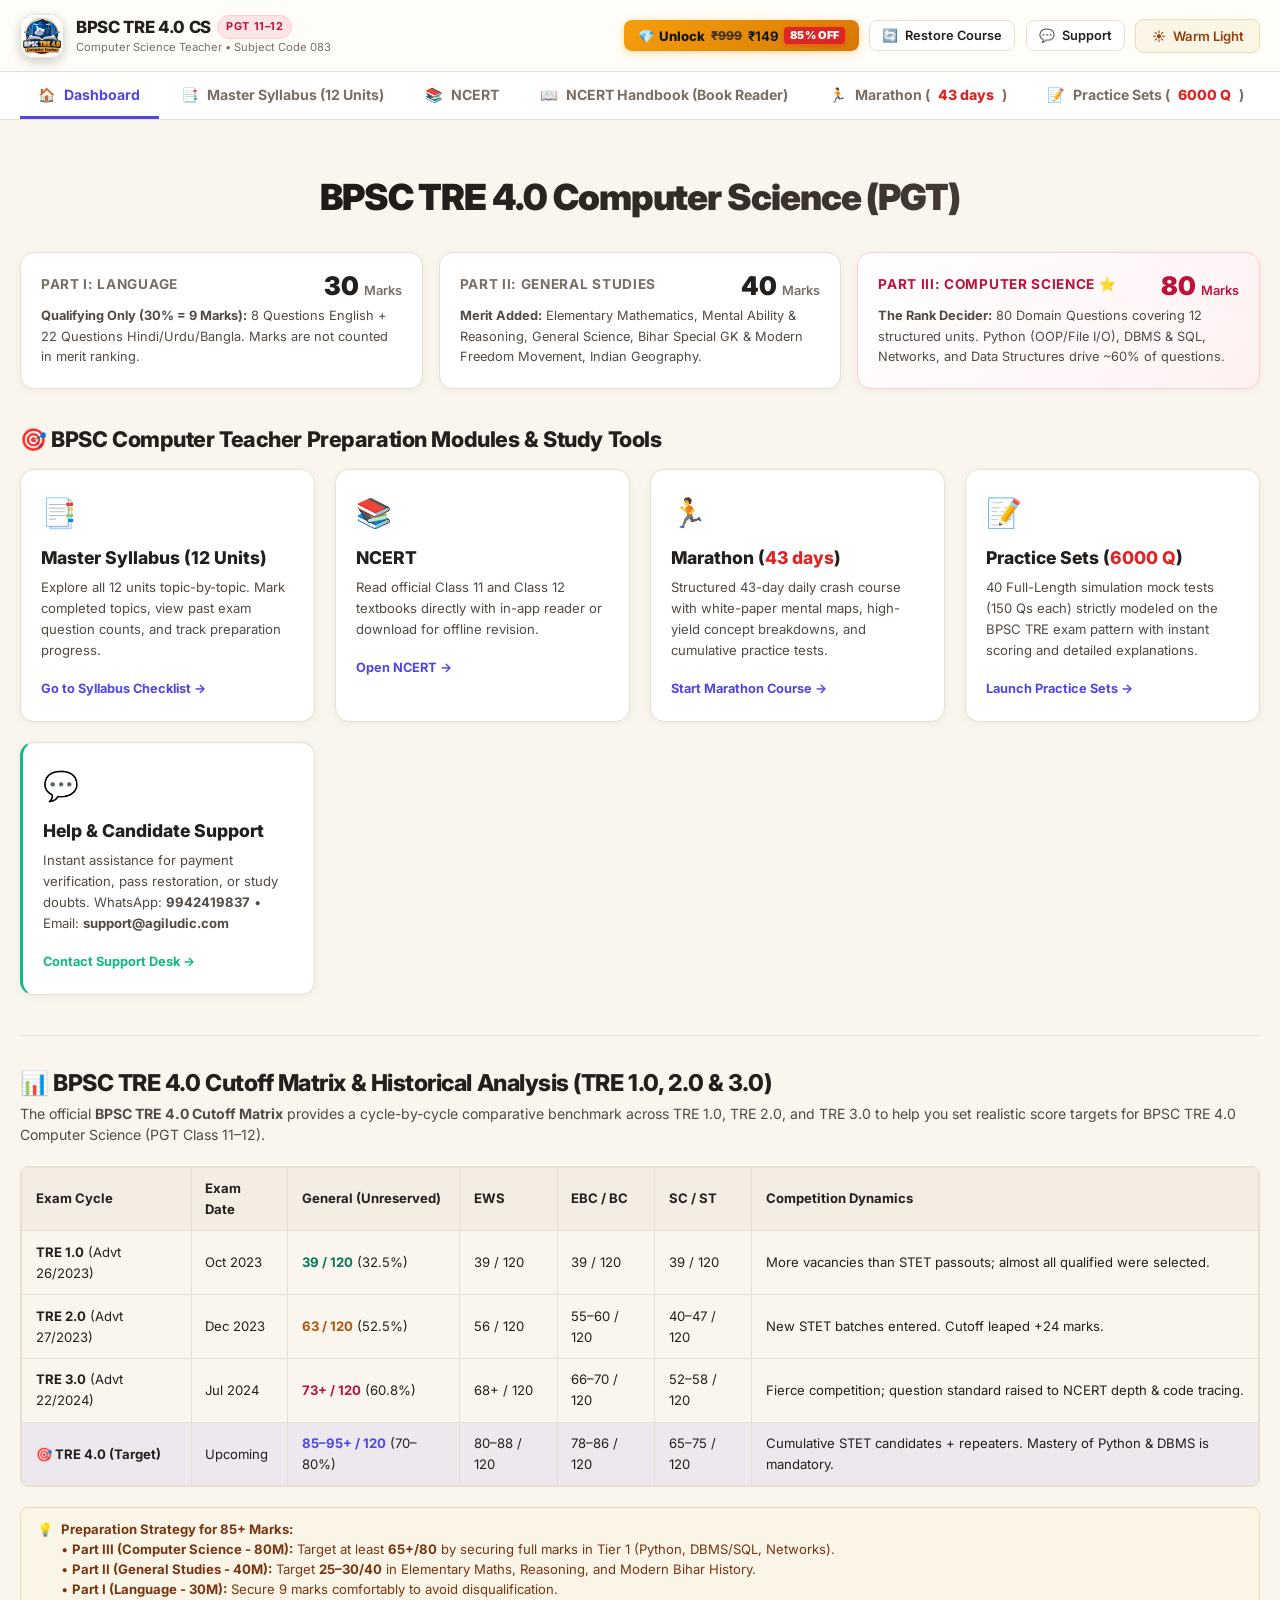
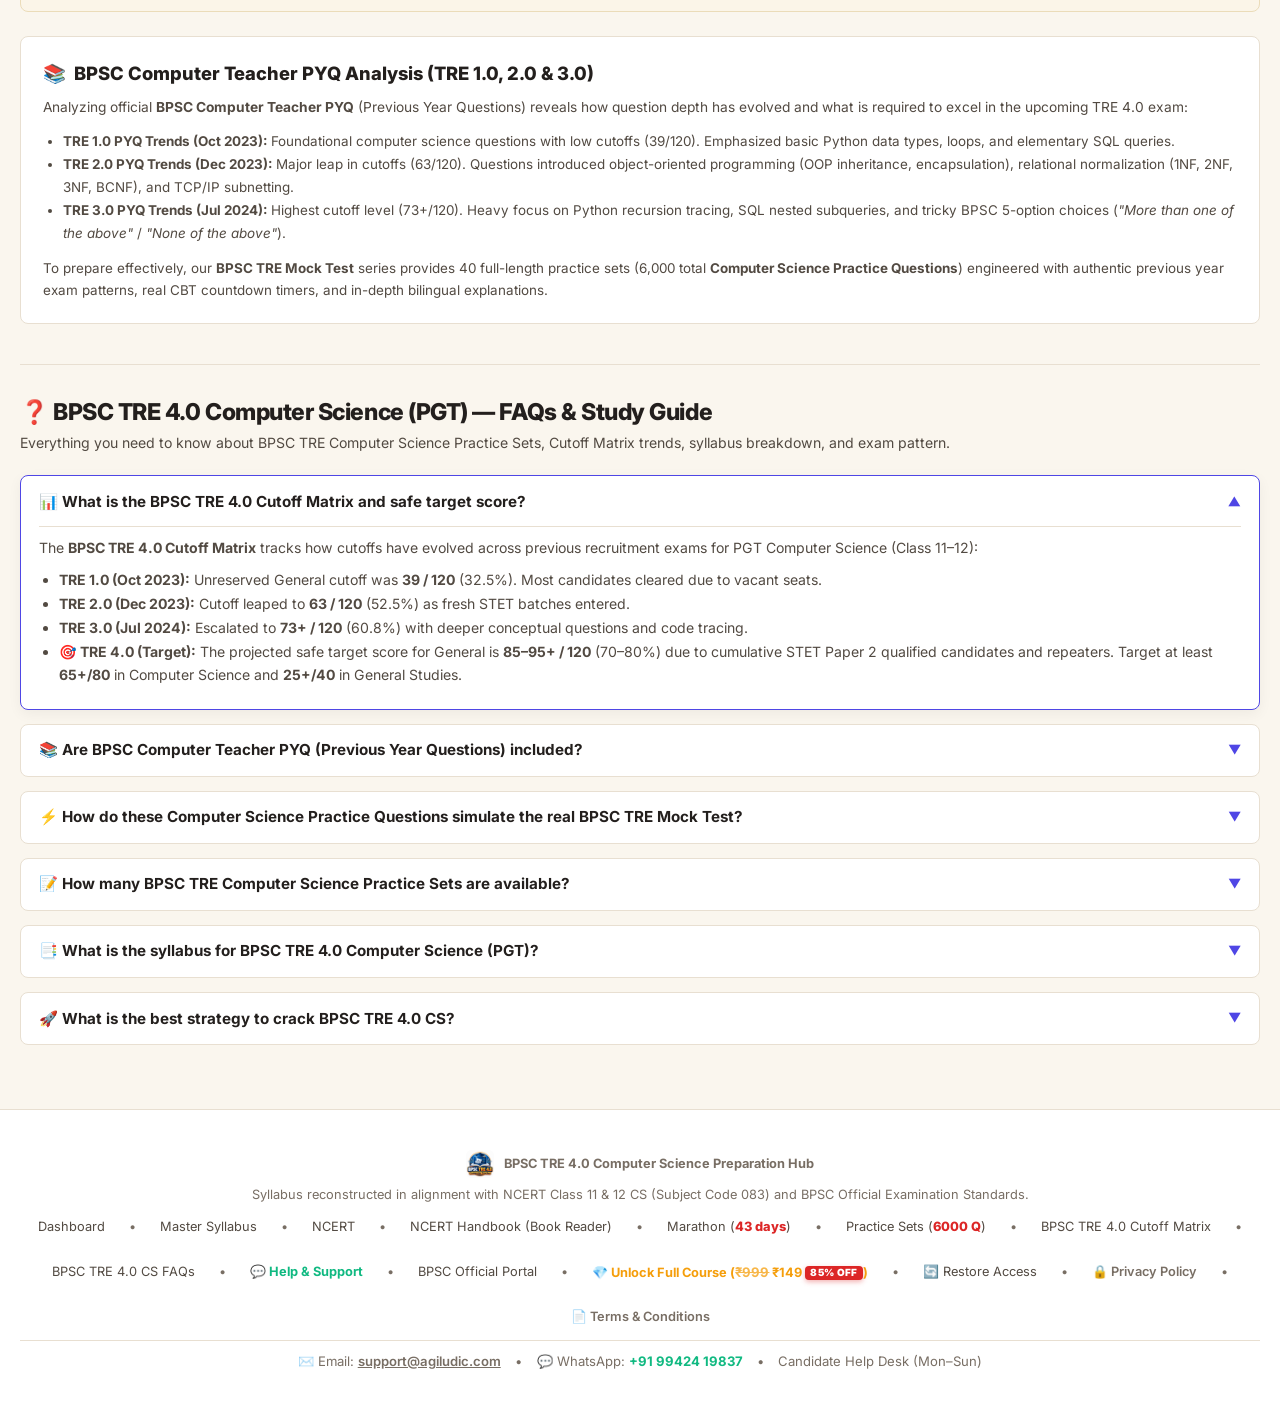
==== index.html @ 174e6bf7 "feat(seo): configure notegov.com as primary domain for ads.txt, canonical URLs, sitemaps, and Razorp" ====
<!DOCTYPE html>
<html lang="en" data-theme="warm">
<head>
  <!-- Google Analytics 4 (GA4) -->
  <script async src="https://www.googletagmanager.com/gtag/js?id=G-Q5CJ9T8TCC"></script>
  <script>
    window.dataLayer = window.dataLayer || [];
    function gtag(){dataLayer.push(arguments);}
    gtag('js', new Date());
    gtag('config', 'G-Q5CJ9T8TCC');
  </script>

  <!-- Google AdSense -->
  <script async src="https://pagead2.googlesyndication.com/pagead/js/adsbygoogle.js?client=ca-pub-3684459472315971"
       crossorigin="anonymous"></script>

  <meta charset="UTF-8">
  <meta name="viewport" content="width=device-width, initial-scale=1.0">
  <title>BPSC TRE 4.0 Computer Science (PGT) — 40 Mock Tests, PYQs &amp; Practice Sets</title>
  <meta name="description" content="Master BPSC TRE 4.0 Computer Science (PGT Class 11-12). Access 40 BPSC TRE Mock Tests (6,000 Practice Questions), TRE 1.0/2.0/3.0 PYQ analysis, Cutoff Matrix &amp; NCERT notes.">
  <meta name="keywords" content="BPSC TRE 4.0 Computer Science, BPSC Computer Teacher PYQ, BPSC TRE Mock Test, Computer Science Practice Questions, BPSC TRE Computer Science Practice Sets, BPSC TRE 4.0 Cutoff Matrix, BPSC Computer Teacher PGT, BPSC TRE 3.0 CS Cutoff, Bihar STET Computer Science Paper 2, BPSC TRE CS Question Bank, BPSC TRE 4.0 Syllabus">
  <meta name="robots" content="index, follow, max-image-preview:large, max-snippet:-1, max-video-preview:-1">
  <link rel="canonical" href="https://notegov.com/">

  <!-- Open Graph / Facebook -->
  <meta property="og:type" content="website">
  <meta property="og:url" content="https://notegov.com/">
  <meta property="og:title" content="BPSC TRE 4.0 Computer Science (PGT) — 40 Mock Tests, PYQs &amp; Practice Sets">
  <meta property="og:description" content="Master BPSC TRE 4.0 Computer Science (PGT 11-12) with 40 BPSC TRE Mock Tests (6,000 Practice Questions), Cutoff Matrix analysis (TRE 1.0/2.0/3.0 PYQs), and 43-Day Marathon.">
  <meta property="og:image" content="https://notegov.com/assets/banner_landscape.jpg">
  <meta property="og:site_name" content="BPSC TRE 4.0 Computer Science Prep Hub">

  <!-- Twitter Card -->
  <meta name="twitter:card" content="summary_large_image">
  <meta name="twitter:url" content="https://notegov.com/">
  <meta name="twitter:title" content="BPSC TRE 4.0 Computer Science (PGT) — 40 Mock Tests, PYQs &amp; Practice Sets">
  <meta name="twitter:description" content="BPSC TRE 4.0 CS portal: 40 full-length mock tests (6,000 Practice Questions), BPSC Computer Teacher PYQ analysis, Cutoff Matrix benchmark, and 43-day marathon.">
  <meta name="twitter:image" content="https://notegov.com/assets/banner_landscape.jpg">

  <!-- Schema.org Structured Data (JSON-LD) -->
  <script type="application/ld+json">
  {
    "@context": "https://schema.org",
    "@graph": [
      {
        "@type": "WebSite",
        "@id": "https://notegov.com/#website",
        "url": "https://notegov.com/",
        "name": "BPSC TRE 4.0 Computer Science (PGT) Prep Hub",
        "alternateName": "BPSC Computer Teacher PYQ & Mock Test Portal",
        "description": "Comprehensive preparation portal for BPSC TRE 4.0 Computer Science (PGT) featuring 40 Mock Tests (6,000 Practice Questions), Cutoff Matrix analysis, and NCERT companion.",
        "publisher": {
          "@id": "https://notegov.com/#organization"
        },
        "inLanguage": ["en-IN", "hi-IN"]
      },
      {
        "@type": "EducationalOrganization",
        "@id": "https://notegov.com/#organization",
        "name": "BPSC TRE 4.0 Computer Science Prep Hub",
        "alternateName": ["NoteGov BPSC Prep", "Agiludic BPSC Prep", "BPSC Computer Teacher Hub"],
        "url": "https://notegov.com/",
        "logo": {
          "@type": "ImageObject",
          "@id": "https://notegov.com/#logo",
          "url": "https://notegov.com/assets/logo.jpg",
          "caption": "BPSC TRE 4.0 Computer Science Prep Hub Logo"
        },
        "image": "https://notegov.com/assets/banner_landscape.jpg",
        "email": "support@agiludic.com",
        "telephone": "+91-99424-19837",
        "contactPoint": [
          {
            "@type": "ContactPoint",
            "telephone": "+91-99424-19837",
            "contactType": "Customer Support",
            "email": "support@agiludic.com",
            "areaServed": "IN",
            "availableLanguage": ["en", "hi"]
          }
        ]
      },
      {
        "@type": "BreadcrumbList",
        "@id": "https://notegov.com/#breadcrumb",
        "itemListElement": [
          {
            "@type": "ListItem",
            "position": 1,
            "name": "Home",
            "item": "https://notegov.com/"
          },
          {
            "@type": "ListItem",
            "position": 2,
            "name": "Master Syllabus",
            "item": "https://notegov.com/#syllabus"
          },
          {
            "@type": "ListItem",
            "position": 3,
            "name": "40 Practice Sets & Mock Tests",
            "item": "https://notegov.com/#practice"
          },
          {
            "@type": "ListItem",
            "position": 4,
            "name": "Cutoff Matrix & PYQ Analysis",
            "item": "https://notegov.com/#cutoff-matrix"
          }
        ]
      },
      {
        "@type": "Course",
        "@id": "https://notegov.com/#course",
        "name": "BPSC TRE 4.0 Computer Science (PGT) Master Course & Practice Questions",
        "description": "Comprehensive preparation course for BPSC TRE 4.0 CS (PGT 11-12) with 40 full-length mock tests (6,000 practice questions), TRE 1.0/2.0/3.0 PYQ breakdown, 43-day marathon crash course, and NCERT digital companion.",
        "provider": {
          "@id": "https://notegov.com/#organization"
        },
        "educationalLevel": "Post Graduate Teacher (Class 11-12) / Bihar STET Paper 2",
        "about": [
          "Computer Science",
          "BPSC TRE 4.0",
          "Python Programming",
          "Database Management Systems",
          "Computer Networks",
          "Operating Systems",
          "Digital Logic and Boolean Algebra"
        ],
        "inLanguage": ["en-IN", "hi-IN"],
        "offers": {
          "@type": "Offer",
          "price": "149",
          "priceCurrency": "INR",
          "availability": "https://schema.org/InStock",
          "validFrom": "2026-01-01",
          "category": "Educational Course"
        }
      },
      {
        "@type": "Quiz",
        "@id": "https://notegov.com/#quiz",
        "name": "BPSC TRE Computer Science Mock Tests & Practice Questions (40 Full-Length Mocks / 6,000 Questions)",
        "description": "40 real-pattern simulation practice sets for BPSC TRE 4.0 CS (PGT 11-12) featuring 150 questions per set (Language 30, General Studies 40, Computer Science 80) with instant scoring and detailed answer keys.",
        "educationalLevel": "Class 11-12 PGT / STET Paper 2 Aspirants"
      },
      {
        "@type": "FAQPage",
        "@id": "https://notegov.com/#faq",
        "mainEntity": [
          {
            "@type": "Question",
            "name": "What is the BPSC TRE 4.0 Cutoff Matrix and safe target score?",
            "acceptedAnswer": {
              "@type": "Answer",
              "text": "The BPSC TRE 4.0 Cutoff Matrix tracks qualifying marks across cycles: TRE 1.0 (Oct 2023) general cutoff was 39/120; TRE 2.0 (Dec 2023) rose to 63/120; TRE 3.0 (Jul 2024) escalated to 73+/120. For TRE 4.0, the safe projected target for General (Unreserved) is 85–95+/120 (70–80%) due to thousands of STET Paper 2 qualified candidates. Target at least 65+/80 in Computer Science and 25+/40 in General Studies."
            }
          },
          {
            "@type": "Question",
            "name": "Where can I find BPSC Computer Teacher PYQ (Previous Year Questions)?",
            "acceptedAnswer": {
              "@type": "Answer",
              "text": "This portal provides comprehensive BPSC Computer Teacher PYQ analysis from TRE 1.0, TRE 2.0, and TRE 3.0 mapped unit-by-unit across the 12 syllabus units. Every previous year question trend—from Python syntax in TRE 1.0 to complex code tracing and SQL subqueries in TRE 3.0—is integrated into our 40 full-length practice sets with detailed step-by-step solutions."
            }
          },
          {
            "@type": "Question",
            "name": "Where can I take a full-length BPSC TRE Mock Test with Computer Science Practice Questions?",
            "acceptedAnswer": {
              "@type": "Answer",
              "text": "This portal features 40 Full-Length BPSC TRE Mock Tests comprising 6,000 Computer Science Practice Questions. Each mock test follows the official 150-question 150-minute NTA-style format (Part I: 30 Language Qs, Part II: 40 General Studies Qs, Part III: 80 Computer Science Qs) with live countdown timers, question palette navigation, instant score cards, and bilingual explanations."
            }
          },
          {
            "@type": "Question",
            "name": "What is the syllabus structure for BPSC TRE 4.0 Computer Science (PGT)?",
            "acceptedAnswer": {
              "@type": "Answer",
              "text": "The BPSC TRE 4.0 CS PGT syllabus is organized into 12 structured units aligned with NCERT Class 11 and 12 Computer Science: Computer Systems & Architecture, Python Programming & Data Structures, Object-Oriented Programming (OOP), Database Management Systems (DBMS) & Relational Algebra, Advanced SQL, Computer Networks & Protocol Suites, Cyber Security & Digital Ethics, Boolean Algebra & Digital Electronics, Web Development Basics, Operating Systems Concepts, Software Engineering, and Emerging AI/Cloud Trends."
            }
          },
          {
            "@type": "Question",
            "name": "What is the best strategy to score 85+ in BPSC TRE 4.0 CS?",
            "acceptedAnswer": {
              "@type": "Answer",
              "text": "To score 85+ in BPSC TRE 4.0 CS: 1) Secure 65+/80 in Computer Science by mastering Tier 1 topics (Python OOP/File Handling, SQL Joins, DBMS Normalization, and TCP/IP Networks). 2) Score 25+/40 in General Studies. 3) Complete the 43-Day Marathon curriculum. 4) Practice consistently across the 40 simulated mock tests."
            }
          }
        ]
      }
    ]
  }
  </script>

  <link rel="preconnect" href="https://fonts.googleapis.com">
  <link rel="preconnect" href="https://fonts.gstatic.com" crossorigin>
  <link href="https://fonts.googleapis.com/css2?family=Inter:wght@400;500;600;700;800;900&family=JetBrains+Mono:wght@500;700&display=swap" rel="stylesheet">
  <link rel="stylesheet" href="css/style.css">
  <link rel="stylesheet" href="css/practice.css">
  <link rel="icon" type="image/jpeg" href="assets/logo.jpg">
  <link rel="apple-touch-icon" href="assets/logo.jpg">
</head>
<body>

  <!-- Top Sticky Header & Tab Navigation Bar (tre4ct style) -->
  <header class="top-header-wrapper">
    <nav class="navbar" role="navigation">
      <div class="nav-container">
        <a href="#dashboard" class="brand" onclick="switchTab('tab-dashboard'); return false;" aria-label="BPSC TRE 4.0 CS Syllabus">
          <div class="brand-icon">
            <img src="assets/logo.jpg" alt="BPSC TRE 4.0 Computer Teacher Logo" class="brand-logo-img" width="36" height="36" fetchpriority="high">
          </div>
          <div>
            <div style="display:flex; align-items:center; gap:0.4rem; flex-wrap:wrap;">
              <span class="brand-title">BPSC TRE 4.0 CS</span>
              <span class="brand-badge">PGT 11–12</span>
            </div>
            <span style="font-size:0.7rem; color:var(--text-muted); display:block;">Computer Science Teacher • Subject Code 083</span>
          </div>
        </a>

        <div class="nav-actions">
          <button class="btn btn-primary btn-unlock-header" id="btnHeaderUnlock" onclick="window.openPaywallModal('Header CTA')" style="background:linear-gradient(135deg, #f59e0b, #d97706); color:#0f172a; font-weight:800; border:none; padding:0.45rem 0.85rem; font-size:0.82rem; border-radius:var(--radius-sm); display:inline-flex; align-items:center; gap:0.35rem; cursor:pointer; box-shadow:0 2px 8px rgba(245,158,11,0.35);" title="Unlock Full Course: ₹999 ₹149 (85% OFF — Limited Time Launch Pass)">
            <span>💎</span> <span class="hide-mobile">Unlock</span> <s style="opacity:0.75; font-size:0.76rem; text-decoration:line-through;">₹999</s> <strong>₹149</strong> <span class="discount-sticker-pill">85% OFF</span>
          </button>
          <button class="btn btn-outline" id="btnHeaderRestore" onclick="window.openRestoreModal()" title="Restore course via Razorpay Payment ID" style="font-size:0.8rem; padding:0.45rem 0.75rem;">
            <span>🔄</span> <span class="hide-mobile">Restore Course</span>
          </button>
          <button class="btn btn-outline" id="btnHeaderSupport" onclick="switchTab('tab-support')" title="Help &amp; Support Desk (WhatsApp &amp; Email)" style="font-size:0.8rem; padding:0.45rem 0.75rem;">
            <span>💬</span> <span class="hide-mobile">Support</span>
          </button>
          <button class="btn btn-outline" id="themeToggleBtn" aria-label="Toggle Theme" title="Switch between Warm Light &amp; Night Mode">
            <span id="themeIcon">☀️</span>
            <span class="hide-mobile" id="themeLabel">Warm Light</span>
          </button>
        </div>
      </div>
    </nav>

    <!-- Navigation Tabs Bar (tre4ct.aiwazir.com style) -->
    <nav class="nav-tabs-bar" aria-label="Main Tabs Navigation">
      <div class="nav-tabs-container">
        <button class="nav-tab-btn active" data-tab="tab-dashboard">
          <span>🏠</span> Dashboard
        </button>
        <button class="nav-tab-btn" data-tab="tab-syllabus">
          <span>📑</span> Master Syllabus (12 Units)
        </button>
        <button class="nav-tab-btn" data-tab="tab-ncert">
          <span>📚</span> NCERT
        </button>
        <button class="nav-tab-btn" data-tab="tab-cheatsheet">
          <span>📖</span> NCERT Handbook (Book Reader)
        </button>
        <button class="nav-tab-btn" data-tab="tab-marathon">
          <span>🏃</span> Marathon (<span class="tab-red-mark">43 days</span>)
        </button>
        <button class="nav-tab-btn" data-tab="tab-practice">
          <span>📝</span> Practice Sets (<span class="tab-red-mark">6000 Q</span>)
        </button>
        <button class="nav-tab-btn" data-tab="tab-support">
          <span>💬</span> Support
        </button>
      </div>
    </nav>
  </header>

  <!-- Main Container with Tab Panes -->
  <main class="main-container">

    <!-- ========================================================
         TAB 1: DASHBOARD
         ======================================================== -->
    <section class="tab-pane active" id="tab-dashboard">

      <!-- Hero Header -->
      <div class="hero-header" style="text-align:center; max-width:850px; margin:1.5rem auto 2rem;">
        <h1 class="hero-title">BPSC TRE 4.0 Computer Science (PGT)</h1>
      </div>

      <!-- 3-Part Exam Framework Cards -->
      <div class="exam-cards-grid">
        <div class="exam-card">
          <div class="exam-card-header">
            <span class="exam-card-title">Part I: Language</span>
            <span class="exam-card-marks">30 <small style="font-size:0.8rem; font-weight:600; color:var(--text-muted);">Marks</small></span>
          </div>
          <p class="exam-card-desc">
            <strong>Qualifying Only (30% = 9 Marks):</strong> 8 Questions English + 22 Questions Hindi/Urdu/Bangla. Marks are not counted in merit ranking.
          </p>
        </div>

        <div class="exam-card">
          <div class="exam-card-header">
            <span class="exam-card-title">Part II: General Studies</span>
            <span class="exam-card-marks">40 <small style="font-size:0.8rem; font-weight:600; color:var(--text-muted);">Marks</small></span>
          </div>
          <p class="exam-card-desc">
            <strong>Merit Added:</strong> Elementary Mathematics, Mental Ability &amp; Reasoning, General Science, Bihar Special GK &amp; Modern Freedom Movement, Indian Geography.
          </p>
        </div>

        <div class="exam-card decisive">
          <div class="exam-card-header">
            <span class="exam-card-title" style="color:var(--tier-1-color);">Part III: Computer Science ⭐</span>
            <span class="exam-card-marks">80 <small style="font-size:0.8rem; font-weight:600; color:var(--tier-1-color);">Marks</small></span>
          </div>
          <p class="exam-card-desc">
            <strong>The Rank Decider:</strong> 80 Domain Questions covering 12 structured units. Python (OOP/File I/O), DBMS &amp; SQL, Networks, and Data Structures drive ~60% of questions.
          </p>
        </div>
      </div>

      <!-- Quick Action Navigation Cards -->
      <h2 class="section-main-heading" style="margin: 2.25rem 0 1rem; font-size: 1.35rem;">🎯 BPSC Computer Teacher Preparation Modules &amp; Study Tools</h2>
      <div style="display:grid; grid-template-columns:repeat(auto-fit, minmax(280px, 1fr)); gap:1.25rem;">
        <div class="exam-card" style="cursor:pointer;" onclick="switchTab('tab-syllabus')">
          <div style="font-size:1.8rem; margin-bottom:0.5rem;">📑</div>
          <h3 style="font-size:1.1rem; font-weight:800; margin-bottom:0.35rem;">Master Syllabus (12 Units)</h3>
          <p style="font-size:0.82rem; color:var(--text-secondary); margin-bottom:0.85rem;">
            Explore all 12 units topic-by-topic. Mark completed topics, view past exam question counts, and track preparation progress.
          </p>
          <span style="font-size:0.8rem; font-weight:700; color:var(--accent-primary);">Go to Syllabus Checklist →</span>
        </div>

        <div class="exam-card" style="cursor:pointer;" onclick="switchTab('tab-ncert')">
          <div style="font-size:1.8rem; margin-bottom:0.5rem;">📚</div>
          <h3 style="font-size:1.1rem; font-weight:800; margin-bottom:0.35rem;">NCERT</h3>
          <p style="font-size:0.82rem; color:var(--text-secondary); margin-bottom:0.85rem;">
            Read official Class 11 and Class 12 textbooks directly with in-app reader or download for offline revision.
          </p>
          <span style="font-size:0.8rem; font-weight:700; color:var(--accent-primary);">Open NCERT →</span>
        </div>

        <div class="exam-card" style="cursor:pointer;" onclick="switchTab('tab-marathon')">
          <div style="font-size:1.8rem; margin-bottom:0.5rem;">🏃</div>
          <h3 style="font-size:1.1rem; font-weight:800; margin-bottom:0.35rem;">Marathon (<span class="tab-red-mark">43 days</span>)</h3>
          <p style="font-size:0.82rem; color:var(--text-secondary); margin-bottom:0.85rem;">
            Structured 43-day daily crash course with white-paper mental maps, high-yield concept breakdowns, and cumulative practice tests.
          </p>
          <span style="font-size:0.8rem; font-weight:700; color:var(--accent-primary);">Start Marathon Course →</span>
        </div>

        <div class="exam-card" style="cursor:pointer;" onclick="switchTab('tab-practice')">
          <div style="font-size:1.8rem; margin-bottom:0.5rem;">📝</div>
          <h3 style="font-size:1.1rem; font-weight:800; margin-bottom:0.35rem;">Practice Sets (<span class="tab-red-mark">6000 Q</span>)</h3>
          <p style="font-size:0.82rem; color:var(--text-secondary); margin-bottom:0.85rem;">
            40 Full-Length simulation mock tests (150 Qs each) strictly modeled on the BPSC TRE exam pattern with instant scoring and detailed explanations.
          </p>
          <span style="font-size:0.8rem; font-weight:700; color:var(--accent-primary);">Launch Practice Sets →</span>
        </div>

        <div class="exam-card" style="cursor:pointer; border-left: 3px solid #10b981;" onclick="switchTab('tab-support')">
          <div style="font-size:1.8rem; margin-bottom:0.5rem;">💬</div>
          <h3 style="font-size:1.1rem; font-weight:800; margin-bottom:0.35rem;">Help &amp; Candidate Support</h3>
          <p style="font-size:0.82rem; color:var(--text-secondary); margin-bottom:0.85rem;">
            Instant assistance for payment verification, pass restoration, or study doubts. WhatsApp: <strong>9942419837</strong> • Email: <strong>support@agiludic.com</strong>
          </p>
          <span style="font-size:0.8rem; font-weight:700; color:#10b981;">Contact Support Desk →</span>
        </div>
      </div>

      <!-- ========================================================
           HISTORICAL CUTOFF MATRIX & EXAM BLUEPRINT (On Dashboard)
           ======================================================== -->
      <div id="blueprintSection" style="margin-top:2.5rem; padding-top:2rem; border-top:1px solid var(--border-color);">
        <div class="section-title-wrap" style="margin-bottom:1.25rem;">
          <div>
            <h2 class="section-main-heading">📊 BPSC TRE 4.0 Cutoff Matrix &amp; Historical Analysis (TRE 1.0, 2.0 &amp; 3.0)</h2>
            <p style="font-size:0.88rem; color:var(--text-secondary); margin-top:0.35rem; line-height:1.5;">
              The official <strong>BPSC TRE 4.0 Cutoff Matrix</strong> provides a cycle-by-cycle comparative benchmark across TRE 1.0, TRE 2.0, and TRE 3.0 to help you set realistic score targets for BPSC TRE 4.0 Computer Science (PGT Class 11–12).
            </p>
          </div>
        </div>

        <div style="overflow-x:auto; margin-bottom:1rem; border-radius:var(--radius-sm); border:1px solid var(--border-color);">
          <table class="data-table" style="margin:0;">
            <thead>
              <tr>
                <th>Exam Cycle</th>
                <th>Exam Date</th>
                <th>General (Unreserved)</th>
                <th>EWS</th>
                <th>EBC / BC</th>
                <th>SC / ST</th>
                <th>Competition Dynamics</th>
              </tr>
            </thead>
            <tbody>
              <tr>
                <td><strong>TRE 1.0</strong> (Advt 26/2023)</td>
                <td>Oct 2023</td>
                <td><strong style="color:#047857;">39 / 120</strong> (32.5%)</td>
                <td>39 / 120</td>
                <td>39 / 120</td>
                <td>39 / 120</td>
                <td>More vacancies than STET passouts; almost all qualified were selected.</td>
              </tr>
              <tr>
                <td><strong>TRE 2.0</strong> (Advt 27/2023)</td>
                <td>Dec 2023</td>
                <td><strong style="color:#b45309;">63 / 120</strong> (52.5%)</td>
                <td>56 / 120</td>
                <td>55–60 / 120</td>
                <td>40–47 / 120</td>
                <td>New STET batches entered. Cutoff leaped +24 marks.</td>
              </tr>
              <tr>
                <td><strong>TRE 3.0</strong> (Advt 22/2024)</td>
                <td>Jul 2024</td>
                <td><strong style="color:#be123c;">73+ / 120</strong> (60.8%)</td>
                <td>68+ / 120</td>
                <td>66–70 / 120</td>
                <td>52–58 / 120</td>
                <td>Fierce competition; question standard raised to NCERT depth &amp; code tracing.</td>
              </tr>
              <tr style="background:rgba(79, 70, 229, 0.08);">
                <td><strong>🎯 TRE 4.0 (Target)</strong></td>
                <td>Upcoming</td>
                <td><strong style="color:var(--accent-primary);">85–95+ / 120</strong> (70–80%)</td>
                <td>80–88 / 120</td>
                <td>78–86 / 120</td>
                <td>65–75 / 120</td>
                <td>Cumulative STET candidates + repeaters. Mastery of Python &amp; DBMS is mandatory.</td>
              </tr>
            </tbody>
          </table>
        </div>

        <div class="pedagogy-callout" style="margin-top:1.25rem;">
          <div>💡</div>
          <div>
            <strong>Preparation Strategy for 85+ Marks:</strong><br>
            • <strong>Part III (Computer Science - 80M):</strong> Target at least <strong>65+/80</strong> by securing full marks in Tier 1 (Python, DBMS/SQL, Networks).<br>
            • <strong>Part II (General Studies - 40M):</strong> Target <strong>25–30/40</strong> in Elementary Maths, Reasoning, and Modern Bihar History.<br>
            • <strong>Part I (Language - 30M):</strong> Secure 9 marks comfortably to avoid disqualification.
          </div>
        </div>

        <!-- BPSC Computer Teacher PYQ & Mock Test Deep Dive Section -->
        <div style="margin-top:1.5rem; background:var(--bg-card); border:1px solid var(--border-color); border-radius:var(--radius-sm); padding:1.35rem;">
          <h3 style="font-size:1.15rem; font-weight:800; color:var(--text-primary); margin-top:0; margin-bottom:0.5rem; display:flex; align-items:center; gap:0.5rem;">
            <span>📚</span> BPSC Computer Teacher PYQ Analysis (TRE 1.0, 2.0 &amp; 3.0)
          </h3>
          <p style="font-size:0.86rem; color:var(--text-secondary); line-height:1.6; margin-bottom:0.75rem;">
            Analyzing official <strong>BPSC Computer Teacher PYQ</strong> (Previous Year Questions) reveals how question depth has evolved and what is required to excel in the upcoming TRE 4.0 exam:
          </p>
          <ul style="font-size:0.84rem; color:var(--text-secondary); line-height:1.7; margin:0 0 0.85rem 1.25rem;">
            <li><strong>TRE 1.0 PYQ Trends (Oct 2023):</strong> Foundational computer science questions with low cutoffs (39/120). Emphasized basic Python data types, loops, and elementary SQL queries.</li>
            <li><strong>TRE 2.0 PYQ Trends (Dec 2023):</strong> Major leap in cutoffs (63/120). Questions introduced object-oriented programming (OOP inheritance, encapsulation), relational normalization (1NF, 2NF, 3NF, BCNF), and TCP/IP subnetting.</li>
            <li><strong>TRE 3.0 PYQ Trends (Jul 2024):</strong> Highest cutoff level (73+/120). Heavy focus on Python recursion tracing, SQL nested subqueries, and tricky BPSC 5-option choices (<em>"More than one of the above"</em> / <em>"None of the above"</em>).</li>
          </ul>
          <p style="font-size:0.84rem; color:var(--text-secondary); line-height:1.6; margin:0;">
            To prepare effectively, our <strong>BPSC TRE Mock Test</strong> series provides 40 full-length practice sets (6,000 total <strong>Computer Science Practice Questions</strong>) engineered with authentic previous year exam patterns, real CBT countdown timers, and in-depth bilingual explanations.
          </p>
        </div>
      </div>

      <!-- ========================================================
           SEO & FREQUENTLY ASKED QUESTIONS (FAQ) SECTION
           Targeting: BPSC TRE Computer Science Practice Sets,
                      BPSC TRE 4.0 Computer Science (PGT),
                      BPSC TRE 4.0 CS, BPSC TRE 4.0 Cutoff Matrix
           ======================================================== -->
      <section id="faqSection" style="margin-top:2.5rem; padding-top:2rem; border-top:1px solid var(--border-color);" aria-labelledby="faqHeading">
        <div class="section-title-wrap" style="margin-bottom:1.25rem;">
          <div>
            <h2 id="faqHeading" class="section-main-heading">❓ BPSC TRE 4.0 Computer Science (PGT) — FAQs &amp; Study Guide</h2>
            <p style="font-size:0.88rem; color:var(--text-secondary); margin-top:0.35rem;">
              Everything you need to know about BPSC TRE Computer Science Practice Sets, Cutoff Matrix trends, syllabus breakdown, and exam pattern.
            </p>
          </div>
        </div>

        <div class="faq-accordion-container">
          <!-- FAQ 1: Cutoff Matrix -->
          <details class="faq-item" open>
            <summary>
              <span>📊 What is the BPSC TRE 4.0 Cutoff Matrix and safe target score?</span>
              <span class="faq-icon">▼</span>
            </summary>
            <div class="faq-content">
              <p>The <strong>BPSC TRE 4.0 Cutoff Matrix</strong> tracks how cutoffs have evolved across previous recruitment exams for PGT Computer Science (Class 11–12):</p>
              <ul style="margin:0.5rem 0 0.5rem 1.25rem; line-height:1.7;">
                <li><strong>TRE 1.0 (Oct 2023):</strong> Unreserved General cutoff was <strong>39 / 120</strong> (32.5%). Most candidates cleared due to vacant seats.</li>
                <li><strong>TRE 2.0 (Dec 2023):</strong> Cutoff leaped to <strong>63 / 120</strong> (52.5%) as fresh STET batches entered.</li>
                <li><strong>TRE 3.0 (Jul 2024):</strong> Escalated to <strong>73+ / 120</strong> (60.8%) with deeper conceptual questions and code tracing.</li>
                <li><strong>🎯 TRE 4.0 (Target):</strong> The projected safe target score for General is <strong>85–95+ / 120</strong> (70–80%) due to cumulative STET Paper 2 qualified candidates and repeaters. Target at least <strong>65+/80</strong> in Computer Science and <strong>25+/40</strong> in General Studies.</li>
              </ul>
            </div>
          </details>

          <!-- FAQ 2: BPSC Computer Teacher PYQ -->
          <details class="faq-item">
            <summary>
              <span>📚 Are BPSC Computer Teacher PYQ (Previous Year Questions) included?</span>
              <span class="faq-icon">▼</span>
            </summary>
            <div class="faq-content">
              <p>Yes, absolutely! Official <strong>BPSC Computer Teacher PYQ</strong> papers from TRE 1.0 (Advt 26/2023), TRE 2.0 (Advt 27/2023), and TRE 3.0 (Advt 22/2024) are deeply analyzed and integrated across the platform. Topic-wise PYQ distributions are highlighted in the Master Syllabus checklist, and authentic question formats have been embedded into all 40 full-length practice sets with detailed bilingual explanations.</p>
            </div>
          </details>

          <!-- FAQ 3: Mock Test & Practice Questions -->
          <details class="faq-item">
            <summary>
              <span>⚡ How do these Computer Science Practice Questions simulate the real BPSC TRE Mock Test?</span>
              <span class="faq-icon">▼</span>
            </summary>
            <div class="faq-content">
              <p>Our <strong>BPSC TRE Mock Test</strong> engine provides 40 full-length tests containing 6,000 authentic <strong>Computer Science Practice Questions</strong>. Each test features:</p>
              <ul style="margin:0.5rem 0 0.5rem 1.25rem; line-height:1.7;">
                <li>Official 150-minute countdown timer with real-time test pause/resume.</li>
                <li>Color-coded NTA-style question palette (Answered, Not Answered, Marked for Review).</li>
                <li>Exact 150-question 3-part layout (30 Language, 40 GS, 80 Computer Science).</li>
                <li>BPSC 5-option format with detailed solutions and negative marking analysis.</li>
              </ul>
            </div>
          </details>

          <!-- FAQ 2: Practice Sets -->
          <details class="faq-item">
            <summary>
              <span>📝 How many BPSC TRE Computer Science Practice Sets are available?</span>
              <span class="faq-icon">▼</span>
            </summary>
            <div class="faq-content">
              <p>Our platform features <strong>40 Full-Length BPSC TRE Computer Science Practice Sets</strong> comprising <strong>6,000 Questions</strong>. Each test follows the official BPSC TRE pattern:</p>
              <ul style="margin:0.5rem 0 0.5rem 1.25rem; line-height:1.7;">
                <li><strong>Part I: Language (30 Qs)</strong> — English (8 Qs) + Hindi/Urdu/Bangla (22 Qs). Qualifying with 30% (9 Marks).</li>
                <li><strong>Part II: General Studies (40 Qs)</strong> — Elementary Maths, Mental Ability, General Science, and Bihar GK.</li>
                <li><strong>Part III: Computer Science (80 Qs)</strong> — Python OOP, SQL, DBMS, Networking, Digital Electronics, and Data Structures.</li>
              </ul>
              <p style="margin-top:0.5rem;">Aspirants can access 13 Free Practice Sets immediately, and unlock all 40 full-length sets with live timer simulation, instant scoring, and step-by-step explanations for ₹149.</p>
            </div>
          </details>

          <!-- FAQ 3: Syllabus -->
          <details class="faq-item">
            <summary>
              <span>📑 What is the syllabus for BPSC TRE 4.0 Computer Science (PGT)?</span>
              <span class="faq-icon">▼</span>
            </summary>
            <div class="faq-content">
              <p>The <strong>BPSC TRE 4.0 CS (PGT 11–12)</strong> syllabus is strictly aligned with NCERT Class 11 and Class 12 Computer Science (Subject Code 083), organized into 12 core units:</p>
              <ol style="margin:0.5rem 0 0.5rem 1.25rem; line-height:1.7;">
                <li>Computer Systems &amp; Organization (Architecture, Memory, Microprocessors)</li>
                <li>Computational Thinking &amp; Python Programming (Flow of control, Functions, Recursion)</li>
                <li>Advanced Python &amp; Data Structures (Strings, Lists, Tuples, Dictionaries, Stacks, Queues)</li>
                <li>Database Management Systems &amp; Relational Algebra</li>
                <li>Structured Query Language (SQL - DDL, DML, Aggregate Functions, Joins)</li>
                <li>Computer Networks &amp; Network Topologies (OSI/TCP-IP models, Protocol Suite)</li>
                <li>Data Communication &amp; Transmission Media</li>
                <li>Cyber Safety, Security &amp; IT Ethics (Indian IT Act, Cyber Crime)</li>
                <li>Boolean Algebra &amp; Logic Circuits (K-Maps, Logic Gates)</li>
                <li>Web Concepts &amp; Full-Stack Fundamentals (HTML5, CSS, Client-Server Architecture)</li>
                <li>Operating Systems Fundamentals (Process scheduling, Memory management, Deadlocks)</li>
                <li>Software Engineering &amp; Emerging Trends (SDLC, AI, Cloud, IoT)</li>
              </ol>
            </div>
          </details>

          <!-- FAQ 4: Preparation Strategy -->
          <details class="faq-item">
            <summary>
              <span>🚀 What is the best strategy to crack BPSC TRE 4.0 CS?</span>
              <span class="faq-icon">▼</span>
            </summary>
            <div class="faq-content">
              <p>To score above 85+ marks in <strong>BPSC TRE 4.0 CS</strong>:</p>
              <ul style="margin:0.5rem 0 0.5rem 1.25rem; line-height:1.7;">
                <li><strong>Master High-Weightage Topics (Tier 1):</strong> Python OOP/File Handling, SQL Joins &amp; Aggregates, Relational Normalization, and TCP/IP Networking contribute 60%+ of Domain questions.</li>
                <li><strong>Complete the 43-Day Marathon:</strong> Follow the day-wise chapter-by-chapter curriculum with high-yield mental maps and revision notes.</li>
                <li><strong>Practice with Full-Length Simulated Mocks:</strong> Attempt the 40 BPSC TRE Computer Science Practice Sets under actual exam time pressure (150 minutes).</li>
                <li><strong>Read Official NCERT:</strong> Directly study the built-in NCERT Class 11 and Class 12 textbook companion.</li>
              </ul>
            </div>
          </details>
        </div>
      </section>

    </section>

    <!-- ========================================================
         TAB 2: MASTER SYLLABUS
         ======================================================== -->
    <section class="tab-pane" id="tab-syllabus">

      <div class="toolbar-section" aria-label="Topic-Wise Questions Section">
        <div class="toolbar-grid">
          <div class="section-title-wrap">
            <h2 class="section-main-heading">Topic-Wise Questions Asked in BPSC Computer Science Teacher Exams</h2>
            <div style="display:flex; align-items:center; gap:0.5rem;">
              <button class="btn btn-outline" id="toggleAllBtn" title="Expand or Collapse All Units">
                <span id="toggleAllIcon">📂</span>
                <span id="toggleAllText">Expand All</span>
              </button>
            </div>
          </div>

          <div class="filter-pills-container" id="filterPillsContainer">
            <button class="filter-pill active" data-filter="ncert-11">📘 Class 11 NCERT</button>
            <button class="filter-pill" data-filter="ncert-12">📙 Class 12 NCERT</button>
            <button class="filter-pill tier-1-pill" data-filter="tier-1">🔴 Tier 1: High Yield (45–50 Qs)</button>
            <button class="filter-pill tier-2-pill" data-filter="tier-2">🟡 Tier 2: Core Engineering (20–25 Qs)</button>
            <button class="filter-pill tier-3-pill" data-filter="tier-3">🟢 Tier 3: Foundation (10–15 Qs)</button>
          </div>
        </div>
      </div>

      <!-- Units Count & Status Bar -->
      <div style="display:flex; align-items:center; justify-content:space-between; margin-bottom:1rem; font-size:0.85rem; color:var(--text-muted); flex-wrap:wrap; gap:0.5rem;">
        <span id="visibleUnitsCount">Showing Units</span>
        <span style="font-size:0.78rem;">💡 Tip: Click any unit header to expand details &amp; checklist • Warm light protects eyes during long study</span>
      </div>

      <!-- Units Cards Dynamic List -->
      <div class="units-container" id="unitsContainer">
        <!-- Populated dynamically by app.js -->
      </div>

      <!-- Empty State -->
      <div id="noResultsState" style="display:none; text-align:center; padding:3.5rem 1rem; background:var(--bg-secondary); border-radius:var(--radius-md); border:1px dashed var(--border-color); margin-top:1rem;">
        <div style="font-size:2.5rem; margin-bottom:0.75rem;">📋</div>
        <h3 style="font-size:1.1rem; font-weight:700; margin-bottom:0.35rem;">No matching units found</h3>
        <p style="font-size:0.85rem; color:var(--text-muted); max-width:400px; margin:0 auto 1.25rem;">
          Try selecting another tier category or view all units.
        </p>
        <button class="btn btn-primary" id="resetSearchBtn">Show All Units</button>
      </div>

    </section>

    <!-- ========================================================
         TAB 3: NCERT DIGITAL COMPANION LIBRARY
         ======================================================== -->
    <section class="tab-pane" id="tab-ncert">

      <div class="ncert-section-header">
        <h2 class="ncert-main-title">
          <span>📚</span> NCERT
        </h2>
        <p class="ncert-sub-title">
          Direct chapter-by-chapter mapping of Class 11 and Class 12 official textbooks for BPSC Computer Science. All 24 PDFs available offline and online for direct study.
        </p>
      </div>

      <!-- NCERT Filter Controls -->
      <div class="ncert-filter-bar" id="ncertFilterBar">
        <button class="btn-ncert-filter active" data-filter="all">All Chapters (24)</button>
        <button class="btn-ncert-filter" data-filter="class11">📘 Class 11 (11 Chapters)</button>
        <button class="btn-ncert-filter" data-filter="class12">📙 Class 12 (13 Chapters)</button>
        <button class="btn-ncert-filter" data-filter="critical">⭐ High &amp; Critical Yield Only</button>
      </div>

      <!-- NCERT Cards Grid -->
      <div class="ncert-grid" id="ncertCardsContainer">
        <!-- Injected dynamically by app.js -->
      </div>

    </section>

    <!-- ========================================================
         TAB 4: NCERT BASIC & HIGH-YIELD BOOK READER
         ======================================================== -->
    <section class="tab-pane" id="tab-cheatsheet">

      <div class="section-intro" style="margin-bottom:1.25rem;">
        <h2 class="ncert-main-title">
          <span>📖</span> NCERT Computer Science Master Handbook &amp; Reader
        </h2>
        <p class="ncert-sub-title">
          Interactive chapter-by-chapter study book featuring high-yield concepts, mental pictures, BPSC interview traps, memory sentences, and SQL/Python pipelines.
        </p>
      </div>

      <!-- Book Reader Stage Container -->
      <div class="book-reader-wrapper reader-theme-dark font-size-md" id="bookReaderWrapper">

        <!-- Top Reader Toolbar -->
        <header class="reader-toolbar" id="bookReaderToolbar">
          <div class="reader-toolbar-left">
            <button class="btn-reader-action" id="btnToggleToc" title="Toggle Table of Contents (Index)">
              <span class="icon">📖</span> <span class="label">Index</span>
            </button>
            <div class="reader-book-meta">
              <span class="reader-tag">NCERT HANDBOOK</span>
              <span class="reader-current-label" id="readerCurrentLabel">Chapter 1 of 12</span>
            </div>
          </div>

          <div class="reader-toolbar-center">
            <div class="reader-progress-wrap" title="Overall Reading Progress">
              <div class="reader-progress-track">
                <div class="reader-progress-fill" id="readerProgressBar" style="width: 8.33%;"></div>
              </div>
              <span class="reader-progress-percent" id="readerProgressPercent">8%</span>
            </div>
          </div>

          <div class="reader-toolbar-right">
            <!-- Text Size Scaler -->
            <div class="reader-control-group font-scaler" title="Adjust Reading Text Size">
              <button class="btn-reader-tool" id="btnFontDec" title="Decrease font size">A-</button>
              <button class="btn-reader-tool active" id="btnFontReset" title="Default font size">A</button>
              <button class="btn-reader-tool" id="btnFontInc" title="Increase font size">A+</button>
            </div>

            <!-- Theme Switcher -->
            <div class="reader-control-group theme-switcher" title="Reading Theme">
              <button class="btn-reader-theme active" data-theme="dark" title="Midnight Dark (OLED-friendly)">🌙</button>
              <button class="btn-reader-theme" data-theme="sepia" title="Warm Sepia / Classic Paper">📜</button>
              <button class="btn-reader-theme" data-theme="paper" title="Crisp Paper White">☀️</button>
            </div>

            <!-- Reading View Mode Switcher -->
            <div class="reader-control-group mode-switcher" title="Switch Reading View">
              <button class="btn-reader-mode active" id="btnModeBook" title="Book Mode (Page by Page)">📖 Book</button>
              <button class="btn-reader-mode" id="btnModeFeed" title="Continuous Feed (All Chapters)">📜 Feed</button>
            </div>
          </div>
        </header>

        <!-- Two-Column Book Reading Desk -->
        <div class="book-desk" id="bookDesk">
          
          <!-- Collapsible Left Sidebar: Table of Contents / Index -->
          <aside class="book-toc-sidebar" id="bookTocSidebar">
            <div class="toc-header">
              <div class="toc-title-row">
                <h3 style="margin:0; font-size:1rem; font-weight:700;">Table of Contents</h3>
                <button class="btn-toc-close" id="btnCloseToc" title="Close Index Drawer">✕</button>
              </div>
              <span class="toc-subtitle">14 NCERT Study Chapters</span>
              <div class="toc-filter-pills" id="tocFilterPills">
                <button class="btn-toc-filter active" data-class="11">📘 Class 11 (2)</button>
                <button class="btn-toc-filter" data-class="12">📙 Class 12 (12)</button>
              </div>
            </div>

            <nav class="toc-list" id="bookTocList">
              <!-- Dynamically populated by app.js -->
            </nav>

            <div class="toc-footer">
              <span class="toc-completed-stat" id="tocCompletedCount">0/12 Chapters Revised</span>
              <button class="btn-toc-reset" id="btnResetReadProgress" title="Reset Reading Checkmarks">Reset</button>
            </div>
          </aside>

          <!-- Backdrop for mobile drawer -->
          <div class="toc-backdrop" id="tocBackdrop"></div>

          <!-- Main Stage: Open Book Page -->
          <main class="book-page-stage" id="bookPageStage">
            
            <!-- Active Book Page Content (Injected by app.js) -->
            <div class="book-page-content" id="bookPageContent">
              <!-- Injected dynamically by app.js -->
            </div>

            <!-- Bottom Page-Turner Bar (Visible in Book Mode) -->
            <nav class="book-page-turner" id="bookPageTurner">
              <button class="btn-turn-page btn-turn-prev" id="btnPrevChapter">
                <span class="turn-arrow">←</span>
                <span class="turn-meta">
                  <span class="turn-sub">PREVIOUS</span>
                  <span class="turn-title" id="prevChapterTitle">Cover</span>
                </span>
              </button>

              <div class="page-indicator-center">
                <span class="page-number-text" id="pageNumberIndicator">Chapter 1 of 12</span>
                <label class="mark-revised-label" title="Toggle chapter completion state">
                  <input type="checkbox" id="chkChapterCompleted">
                  <span class="chk-custom"></span>
                  <span class="mark-revised-text">Mark as Revised</span>
                </label>
                <div class="keyboard-nav-hint hide-mobile">
                  <kbd>←</kbd> <kbd>→</kbd> arrow keys turn pages
                </div>
              </div>

              <button class="btn-turn-page btn-turn-next" id="btnNextChapter">
                <span class="turn-meta">
                  <span class="turn-sub">NEXT</span>
                  <span class="turn-title" id="nextChapterTitle">Ch 2 File Handling</span>
                </span>
                <span class="turn-arrow">→</span>
              </button>
            </nav>

          </main>
        </div>

      </div>

    </section>

    <!-- ========================================================
         TAB 5: MARATHON (FROM DAY 1) — BOOK READER DESK
         ======================================================== -->
    <section class="tab-pane" id="tab-marathon">

      <div class="section-intro" style="margin-bottom:1.25rem;">
        <h2 class="ncert-main-title">
          <span>🏃</span> Marathon (<span class="tab-red-mark">43 days</span>) • Daily Study Book
        </h2>
        <p class="ncert-sub-title">
          Structured high-yield study modules arranged in an interactive book reader. White-paper mental maps, verbatim concept breakdowns, and cumulative practice tests for BPSC TRE 4.0 Computer Science.
        </p>
      </div>

      <!-- Marathon Book Reader Stage Container -->
      <div class="book-reader-wrapper reader-theme-dark font-size-md" id="marathonReaderWrapper">

        <!-- Top Marathon Reader Toolbar -->
        <header class="reader-toolbar" id="marathonReaderToolbar">
          <div class="reader-toolbar-left">
            <button class="btn-reader-action" id="btnToggleMarathonToc" title="Toggle Table of Contents (Day Index)">
              <span class="icon">📖</span> <span class="label">Day Index</span>
            </button>
            <div class="reader-book-meta">
              <span class="reader-tag">MARATHON BOOK</span>
              <span class="reader-current-label" id="marathonCurrentLabel">Day 1 of 10</span>
            </div>
          </div>

          <div class="reader-toolbar-center">
            <div class="reader-progress-wrap" title="Overall Marathon Completion">
              <div class="reader-progress-track">
                <div class="reader-progress-fill" id="marathonProgressBar" style="width: 10%;"></div>
              </div>
              <span class="reader-progress-percent" id="marathonProgressPercent">10%</span>
            </div>
          </div>

          <div class="reader-toolbar-right">
            <!-- Text Size Scaler -->
            <div class="reader-control-group font-scaler" title="Adjust Reading Text Size">
              <button class="btn-reader-tool" id="btnMarathonFontDec" title="Decrease font size">A-</button>
              <button class="btn-reader-tool active" id="btnMarathonFontReset" title="Default font size">A</button>
              <button class="btn-reader-tool" id="btnMarathonFontInc" title="Increase font size">A+</button>
            </div>

            <!-- Theme Switcher -->
            <div class="reader-control-group theme-switcher" title="Reading Theme">
              <button class="btn-reader-theme active" data-theme="dark" id="btnMarathonThemeDark" title="Midnight Dark (OLED-friendly)">🌙</button>
              <button class="btn-reader-theme" data-theme="sepia" id="btnMarathonThemeSepia" title="Warm Sepia / Classic Paper">📜</button>
              <button class="btn-reader-theme" data-theme="paper" id="btnMarathonThemePaper" title="Crisp Paper White">☀️</button>
            </div>

            <!-- Reading View Mode Switcher -->
            <div class="reader-control-group mode-switcher" title="Switch Reading View">
              <button class="btn-reader-mode active" id="btnMarathonModeBook" title="Book Mode (Day by Day)">📖 Book</button>
              <button class="btn-reader-mode" id="btnMarathonModeFeed" title="Continuous Feed (All Days)">📜 Feed</button>
            </div>
          </div>
        </header>

        <!-- Two-Column Book Reading Desk -->
        <div class="book-desk" id="marathonBookDesk">
          
          <!-- Collapsible Left Sidebar: Table of Contents / Day Index -->
          <aside class="book-toc-sidebar" id="marathonTocSidebar">
            <div class="toc-header">
              <div class="toc-title-row">
                <h3 style="margin:0; font-size:1rem; font-weight:700;">Table of Contents</h3>
                <button class="btn-toc-close" id="btnCloseMarathonToc" title="Close Index Drawer">✕</button>
              </div>
              <span class="toc-subtitle">43 Marathon Study Days</span>
              <div class="toc-filter-pills" id="marathonTocFilterPills">
                <button class="btn-toc-filter active" data-filter="all">All (43)</button>
                <button class="btn-toc-filter" data-filter="free" style="color:#10b981; font-weight:700;">🟢 Free (23)</button>
                <button class="btn-toc-filter" data-filter="locked" style="color:#ef4444; font-weight:700;">🔒 Locked (20)</button>
                <button class="btn-toc-filter" data-filter="w1">W1 (7)</button>
                <button class="btn-toc-filter" data-filter="w2">W2 (7)</button>
                <button class="btn-toc-filter" data-filter="w3">W3 (7)</button>
                <button class="btn-toc-filter" data-filter="w4">W4 (7)</button>
                <button class="btn-toc-filter" data-filter="w5">W5 (7)</button>
                <button class="btn-toc-filter" data-filter="w6">W6 (7)</button>
                <button class="btn-toc-filter" data-filter="w7">W7 (1)</button>
              </div>
            </div>

            <nav class="toc-list" id="marathonTocList">
              <!-- Dynamically populated by app.js -->
            </nav>

            <div class="toc-footer">
              <span class="toc-completed-stat" id="marathonTocCompletedCount">0/43 Days Completed</span>
              <button class="btn-toc-reset" id="btnResetMarathonProgress" title="Reset Marathon Streak">Reset</button>
            </div>
          </aside>

          <!-- Backdrop for mobile drawer -->
          <div class="toc-backdrop" id="marathonTocBackdrop"></div>

          <!-- Main Stage: Open Book Page -->
          <main class="book-page-stage" id="marathonPageStage">
            
            <!-- Active Book Page Content (Injected by app.js) -->
            <div class="book-page-content" id="marathonPageContent">
              <!-- Injected dynamically by app.js -->
            </div>

            <!-- Bottom Page-Turner Bar (Visible in Book Mode) -->
            <nav class="book-page-turner" id="marathonPageTurner">
              <button class="btn-turn-page btn-turn-prev" id="btnPrevMarathonDay">
                <span class="turn-arrow">←</span>
                <span class="turn-meta">
                  <span class="turn-sub">PREVIOUS</span>
                  <span class="turn-title" id="prevMarathonDayTitle">Cover</span>
                </span>
              </button>

              <div class="page-indicator-center">
                <span class="page-number-text" id="marathonPageNumberIndicator">Day 1 of 10</span>
                <label class="mark-revised-label" title="Toggle day completion state">
                  <input type="checkbox" id="chkMarathonDayCompleted">
                  <span class="chk-custom"></span>
                  <span class="mark-revised-text" id="markMarathonCompletedText">Mark Day Completed</span>
                </label>
                <div class="keyboard-nav-hint hide-mobile">
                  <kbd>←</kbd> <kbd>→</kbd> arrow keys turn days
                </div>
              </div>

              <button class="btn-turn-page btn-turn-next" id="btnNextMarathonDay">
                <span class="turn-meta">
                  <span class="turn-sub">NEXT</span>
                  <span class="turn-title" id="nextMarathonDayTitle">Day 2: Logic Gates</span>
                </span>
                <span class="turn-arrow">→</span>
              </button>
            </nav>

          </main>
        </div>

      </div>

    </section>

    <!-- ========================================================
         TAB 6: PRACTICE SETS (40) — REAL EXAM SIMULATOR
         ======================================================== -->
    <section class="tab-pane" id="tab-practice">
      <div id="practiceAppRoot">
        <header class="practice-header">
          <div class="practice-top-highlight">
            <span class="red-bullet-pulse">●</span> Practice Sets (<span class="tab-red-mark">6000 Q</span>) • 13 Free Tests + 27 Premium Tests
          </div>
          <h2 class="practice-title"><span>📝</span> BPSC TRE Computer Science Practice Sets</h2>
          <p class="practice-subtitle">
            40 Full-Length Simulation Tests (150 Questions · 150 Marks · 150 Minutes) strictly modeled on the BPSC TRE exam pattern: Part I Language (30 Qs), Part II General Studies (40 Qs), and Part III Computer Science (80 Qs).
          </p>
        </header>
        <div style="padding:1.5rem 0; color:var(--text-secondary); line-height:1.6;">
          <p>Prepare for <strong>BPSC TRE 4.0 Computer Science (PGT Class 11–12)</strong> with comprehensive online mock tests featuring instant scoring, NTA-style question palette, negative marking analysis, and topic breakdown.</p>
        </div>
      </div>
    </section>

    <!-- ========================================================
         TAB 7: CANDIDATE HELP & SUPPORT DESK
         ======================================================== -->
    <section class="tab-pane" id="tab-support">
      <div class="support-container">
        
        <header class="support-header">
          <div style="display:inline-flex; align-items:center; gap:0.4rem; background:rgba(16, 185, 129, 0.1); border:1px solid rgba(16, 185, 129, 0.25); color:#10b981; font-size:0.78rem; font-weight:700; padding:0.25rem 0.75rem; border-radius:var(--radius-full); margin-bottom:0.75rem;">
            <span>🟢</span> Candidate Support Desk • Dedicated Help
          </div>
          <h2 class="support-title"><span>💬</span> Help &amp; Support</h2>
          <p class="support-subtitle">
            Need help with your <strong>₹149 Lifetime Pass</strong>, payment verification, device restoration, or practice sets? Reach out to our support team directly.
          </p>
        </header>

        <!-- Direct Contact Channels Grid -->
        <div class="support-channels-grid">
          
          <!-- Channel 1: WhatsApp Support -->
          <div class="support-channel-card whatsapp">
            <span class="support-channel-badge whatsapp-badge">
              <span>⚡</span> Fastest Response • WhatsApp
            </span>
            <h3 class="support-channel-title">
              <span style="font-size:1.4rem;">💬</span> WhatsApp Support
            </h3>
            <div class="support-channel-val">
              <span>+91 99424 19837</span>
              <button class="btn-copy-chip" onclick="copyTextToClipboard('9942419837', this)" title="Copy WhatsApp Number">📋 Copy</button>
            </div>
            <p class="support-channel-desc">
              Get immediate assistance for instant course activation, payment screenshots, pass restoration, or exam queries. Mon–Sun.
            </p>
            <a href="https://wa.me/919942419837?text=Hello%20BPSC%20TRE%20Support%2C%20I%20am%20preparing%20for%20BPSC%20TRE%204.0%20Computer%20Science%20and%20need%20assistance." target="_blank" rel="noopener noreferrer" class="btn-whatsapp-cta">
              <span>💬</span> Chat on WhatsApp (+91 99424 19837)
            </a>
          </div>

          <!-- Channel 2: Official Email Support -->
          <div class="support-channel-card email">
            <span class="support-channel-badge email-badge">
              <span>✉️</span> Official Support Desk • Email
            </span>
            <h3 class="support-channel-title">
              <span style="font-size:1.4rem;">✉️</span> Email Support
            </h3>
            <div class="support-channel-val">
              <span style="font-size:1.05rem;">support@agiludic.com</span>
              <button class="btn-copy-chip" onclick="copyTextToClipboard('support@agiludic.com', this)" title="Copy Email Address">📋 Copy</button>
            </div>
            <p class="support-channel-desc">
              Send us your payment details, receipts, feedback, or detailed questions. Our support team typically replies promptly.
            </p>
            <a href="mailto:support@agiludic.com?subject=BPSC%20TRE%204.0%20Computer%20Science%20Support%20Request" class="btn-email-cta">
              <span>✉️</span> Send Email to support@agiludic.com
            </a>
          </div>

        </div>

        <!-- Quick Message / Inquiry Form -->
        <div style="background:var(--bg-card); border:1px solid var(--border-color); border-radius:var(--radius-md); padding:1.75rem 1.5rem; margin-bottom:2.5rem; box-shadow:0 4px 14px rgba(0,0,0,0.03);">
          <div style="display:flex; align-items:center; gap:0.5rem; margin-bottom:0.5rem;">
            <span style="font-size:1.3rem;">📝</span>
            <h3 style="font-size:1.15rem; font-weight:800; margin:0;">Send Quick Query or Support Message</h3>
          </div>
          <p style="font-size:0.86rem; color:var(--text-secondary); margin-bottom:1.25rem;">
            Fill in your details below and choose whether to send via WhatsApp or Email:
          </p>

          <div style="display:grid; grid-template-columns:repeat(auto-fit, minmax(240px, 1fr)); gap:1rem; margin-bottom:1rem;">
            <div>
              <label style="font-size:0.82rem; font-weight:600; color:var(--text-muted); display:block; margin-bottom:0.35rem;">Your Name:</label>
              <input type="text" id="support-name" placeholder="e.g. Amit Kumar" style="width:100%; background:var(--bg-tertiary); border:1px solid var(--border-color); color:var(--text-main); padding:0.55rem 0.75rem; border-radius:var(--radius-sm); font-size:0.88rem; box-sizing:border-box;">
            </div>
            <div>
              <label style="font-size:0.82rem; font-weight:600; color:var(--text-muted); display:block; margin-bottom:0.35rem;">WhatsApp / Mobile Number:</label>
              <input type="tel" id="support-phone" placeholder="e.g. 9876543210" style="width:100%; background:var(--bg-tertiary); border:1px solid var(--border-color); color:var(--text-main); padding:0.55rem 0.75rem; border-radius:var(--radius-sm); font-size:0.88rem; box-sizing:border-box;">
            </div>
            <div>
              <label style="font-size:0.82rem; font-weight:600; color:var(--text-muted); display:block; margin-bottom:0.35rem;">Query Category:</label>
              <select id="support-category" style="width:100%; background:var(--bg-tertiary); border:1px solid var(--border-color); color:var(--text-main); padding:0.55rem 0.75rem; border-radius:var(--radius-sm); font-size:0.88rem; box-sizing:border-box;">
                <option value="Payment & Course Unlock">Payment &amp; ₹149 Unlock Verification</option>
                <option value="Cross-Device Pass Restoration">Cross-Device Pass Restoration</option>
                <option value="Practice Sets & Mock Tests">Practice Sets &amp; Mock Tests Query</option>
                <option value="Marathon Course & Notes">Marathon Course &amp; Study Notes</option>
                <option value="Technical Issue or Bug">Technical Issue / Bug Report</option>
                <option value="Other">Other Query</option>
              </select>
            </div>
          </div>

          <div style="margin-bottom:1.25rem;">
            <label style="font-size:0.82rem; font-weight:600; color:var(--text-muted); display:block; margin-bottom:0.35rem;">Message / Describe Your Issue or Query:</label>
            <textarea id="support-message" rows="3" placeholder="Provide any relevant details (e.g. Razorpay Payment ID pay_..., topic doubt, or question)..." style="width:100%; background:var(--bg-tertiary); border:1px solid var(--border-color); color:var(--text-main); padding:0.6rem 0.75rem; border-radius:var(--radius-sm); font-size:0.88rem; box-sizing:border-box; font-family:inherit; resize:vertical;"></textarea>
          </div>

          <div style="display:flex; gap:0.75rem; flex-wrap:wrap;">
            <button onclick="sendSupportMessage('whatsapp')" class="btn-whatsapp-cta" style="border:none; cursor:pointer; font-size:0.88rem; padding:0.6rem 1.15rem;">
              <span>💬</span> Send via WhatsApp
            </button>
            <button onclick="sendSupportMessage('email')" class="btn-email-cta" style="border:none; cursor:pointer; font-size:0.88rem; padding:0.6rem 1.15rem;">
              <span>✉️</span> Send via Email
            </button>
          </div>
        </div>

        <!-- Quick Help FAQs for Common Support Needs -->
        <div style="background:var(--bg-card); border:1px solid var(--border-color); border-radius:var(--radius-md); padding:1.75rem 1.5rem;">
          <h3 style="font-size:1.15rem; font-weight:800; margin-bottom:1rem; display:flex; align-items:center; gap:0.5rem;">
            <span>💡</span> Common Support Solutions
          </h3>
          <div class="faq-accordion-container">
            <details class="faq-item" open>
              <summary>
                <span>💳 I paid ₹149, but content still shows locked. What should I do?</span>
                <span class="faq-icon">▼</span>
              </summary>
              <div class="faq-content">
                <p>Don't worry! Your purchase is safe and permanent. Simply:</p>
                <ol style="margin:0.5rem 0 0.5rem 1.25rem; line-height:1.7;">
                  <li>Click <strong>Restore Course</strong> in the top header.</li>
                  <li>Enter your valid <strong>Razorpay Payment ID</strong> (starts with <code>pay_...</code>, found in your payment receipt SMS or email).</li>
                  <li>Click <strong>Verify &amp; Restore</strong>. All 43 Marathon Days and 40 Practice Sets will unlock instantly.</li>
                </ol>
                <p style="margin-top:0.4rem;">Still need help? Send your payment screenshot to our WhatsApp at <strong>+91 99424 19837</strong> or email <strong>support@agiludic.com</strong> and we will activate it immediately.</p>
              </div>
            </details>

            <details class="faq-item">
              <summary>
                <span>🔄 Can I use my purchase on both my mobile phone and laptop?</span>
                <span class="faq-icon">▼</span>
              </summary>
              <div class="faq-content">
                <p>Yes, absolutely! Your ₹149 Lifetime Pass works across any device without paying again. Simply click <strong>Restore Course</strong> in the top menu on your new device and enter your Razorpay Payment ID.</p>
              </div>
            </details>

            <details class="faq-item">
              <summary>
                <span>⏱️ What are the support response hours?</span>
                <span class="faq-icon">▼</span>
              </summary>
              <div class="faq-content">
                <p>Our WhatsApp support at <strong>+91 99424 19837</strong> operates 7 days a week (Monday to Sunday) from 9:00 AM to 10:00 PM IST with rapid replies. Email inquiries to <strong>support@agiludic.com</strong> are reviewed and responded to within a few hours.</p>
              </div>
            </details>
          </div>
        </div>

      </div>
    </section>

  </main>

  <!-- PDF Preview Modal -->
  <div class="pdf-modal-backdrop" id="pdfModal" role="dialog" aria-modal="true" aria-labelledby="pdfModalTitle">
    <div class="pdf-modal-box">
      <div class="pdf-modal-header">
        <div style="display:flex; align-items:center; gap:0.5rem;">
          <span>📖</span>
          <h3 style="font-size:1.05rem; font-weight:800;" id="pdfModalTitle">NCERT Textbook Reader</h3>
        </div>
        <div style="display:flex; align-items:center; gap:0.75rem;">
          <a href="#" target="_blank" class="btn btn-primary" id="pdfModalExternalLink" style="font-size:0.78rem; padding:0.35rem 0.75rem;">
            Open in Full Tab ↗
          </a>
          <button class="close-btn" id="closePdfModalBtn" aria-label="Close PDF Viewer">&times;</button>
        </div>
      </div>
      <iframe src="" class="pdf-modal-iframe" id="pdfModalIframe" title="NCERT PDF Viewer"></iframe>
    </div>
  </div>

  <!-- Footer -->
  <footer class="footer">
    <div style="display:flex; align-items:center; justify-content:center; gap:0.6rem; margin-bottom:0.4rem;">
      <img src="assets/logo.jpg" alt="BPSC TRE 4.0 Logo" width="28" height="28" loading="lazy" style="width:28px; height:28px; border-radius:6px; object-fit:cover;">
      <div style="font-weight:700;">BPSC TRE 4.0 Computer Science Preparation Hub</div>
    </div>
    <div>Syllabus reconstructed in alignment with NCERT Class 11 &amp; 12 CS (Subject Code 083) and BPSC Official Examination Standards.</div>
    <div class="footer-links">
      <a href="#dashboard" class="footer-link" onclick="switchTab('tab-dashboard'); return false;">Dashboard</a>
      <span>•</span>
      <a href="#syllabus" class="footer-link" onclick="switchTab('tab-syllabus'); return false;">Master Syllabus</a>
      <span>•</span>
      <a href="#ncert" class="footer-link" onclick="switchTab('tab-ncert'); return false;">NCERT</a>
      <span>•</span>
      <a href="#cheatsheet" class="footer-link" onclick="switchTab('tab-cheatsheet'); return false;">NCERT Handbook (Book Reader)</a>
      <span>•</span>
      <a href="#marathon" class="footer-link" onclick="switchTab('tab-marathon'); return false;">Marathon (<span class="tab-red-mark">43 days</span>)</a>
      <span>•</span>
      <a href="#practice" class="footer-link" onclick="switchTab('tab-practice'); return false;">Practice Sets (<span class="tab-red-mark">6000 Q</span>)</a>
      <span>•</span>
      <a href="#blueprintSection" class="footer-link" onclick="switchTab('tab-dashboard'); setTimeout(function(){ document.getElementById('blueprintSection')?.scrollIntoView({behavior:'smooth'}); }, 100); return false;">BPSC TRE 4.0 Cutoff Matrix</a>
      <span>•</span>
      <a href="#faqSection" class="footer-link" onclick="switchTab('tab-dashboard'); setTimeout(function(){ document.getElementById('faqSection')?.scrollIntoView({behavior:'smooth'}); }, 100); return false;">BPSC TRE 4.0 CS FAQs</a>
      <span>•</span>
      <a href="#support" class="footer-link" onclick="switchTab('tab-support'); return false;" style="color:#10b981; font-weight:700;">💬 Help &amp; Support</a>
      <span>•</span>
      <a href="https://bpsc.bihar.gov.in" target="_blank" rel="noopener noreferrer" class="footer-link">BPSC Official Portal</a>
      <span>•</span>
      <a href="javascript:void(0)" class="footer-link" onclick="window.openPaywallModal('Footer'); return false;" style="color:#f59e0b; font-weight:700;">💎 Unlock Full Course (<s style="opacity:0.75; font-size:0.82rem; text-decoration:line-through;">₹999</s> ₹149 <span class="discount-sticker-pill" style="font-size:0.62rem; padding:1px 5px;">85% OFF</span>)</a>
      <span>•</span>
      <a href="javascript:void(0)" class="footer-link" onclick="window.openRestoreModal(); return false;">🔄 Restore Access</a>
      <span>•</span>
      <a href="privacy.html" class="footer-link" style="color:var(--text-main); font-weight:600;">🔒 Privacy Policy</a>
      <span>•</span>
      <a href="terms.html" class="footer-link" style="color:var(--text-main); font-weight:600;">📄 Terms &amp; Conditions</a>
    </div>
    <div style="margin-top:0.75rem; padding-top:0.65rem; border-top:1px solid var(--border-color); font-size:0.82rem; color:var(--text-muted); display:flex; align-items:center; justify-content:center; gap:0.9rem; flex-wrap:wrap;">
      <span>✉️ Email: <a href="mailto:support@agiludic.com" style="color:var(--text-main); font-weight:600; text-decoration:underline;">support@agiludic.com</a></span>
      <span>•</span>
      <span>💬 WhatsApp: <a href="https://wa.me/919942419837" target="_blank" rel="noopener noreferrer" style="color:#10b981; font-weight:700; text-decoration:none;">+91 99424 19837</a></span>
      <span>•</span>
      <span>Candidate Help Desk (Mon–Sun)</span>
    </div>
  </footer>

  <!-- ========================================================
       PAYWALL & RESTORATION MODALS (Option A Jamstack)
       ======================================================== -->

  <!-- 💳 Razorpay ₹149 Paywall Checkout Modal -->
  <div class="modal-overlay" id="paywall-checkout-modal" style="display: none;">
    <div class="modal-content" style="max-width: 560px; text-align: center;">
      <div class="modal-header">
        <div class="modal-title" style="display: flex; align-items: center; gap: 0.75rem;">
          <img src="assets/logo.jpg" alt="BPSC TRE 4.0 Logo" width="38" height="38" loading="lazy" style="width: 38px; height: 38px; border-radius: 8px; object-fit: cover; border: 1px solid var(--border-color); flex-shrink: 0;">
          <span style="font-size: 1.15rem; font-weight:800;">BPSC TRE 4.0 Full Access Pass</span>
        </div>
        <button class="btn-close-modal" onclick="closePaywallModal()">&times;</button>
      </div>

      <div class="price-tag-ribbon">
        <div class="price-tag-row">
          <span class="original-price">₹999</span>
          <span class="current-price">₹149</span>
          <span class="discount-sticker-badge">🔥 85% OFF</span>
        </div>
        <div class="limited-launch-pass-tag">
          ⚡ Limited Time Launch Pass • 1-Time Lifetime Access
        </div>
      </div>
      <p style="font-size: 0.88rem; color: var(--text-muted); margin-bottom: 1.25rem;">
        Complete full access to all 43 Marathon Days, 40 Practice Sets (6,000 Questions), and BPSC Exam Tools.
      </p>

      <ul class="paywall-features-list">
        <li><span style="color: #10b981; font-weight:bold;">✓</span> <strong>All 43 Marathon Days Unlocked:</strong> Release all 20 alternatively locked days (complete 43-day crash course).</li>
        <li><span style="color: #10b981; font-weight:bold;">✓</span> <strong>All 40 Practice Sets Unlocked (6,000 Qs):</strong> Release the 27 locked sets (4,050 domain questions) with full explanations.</li>
        <li><span style="color: #10b981; font-weight:bold;">✓</span> <strong>All 12 Syllabus Units &amp; NCERT Handbook:</strong> Complete Class 11 &amp; 12 chapters and cheatsheets.</li>
        <li><span style="color: #10b981; font-weight:bold;">✓</span> <strong>Verified Candidate Digital Pass:</strong> Issued with your official Transaction ID.</li>
        <li><span style="color: #10b981; font-weight:bold;">✓</span> <strong>1-Time Payment • Free Lifetime Updates:</strong> All future notes, tests, and mock papers included.</li>
      </ul>

      <!-- Aspirant Form -->
      <div style="background: var(--bg-primary); border: 1px solid var(--border-color); border-radius: var(--radius-sm); padding: 1rem; margin-bottom: 1.25rem; text-align: left;">
        <div style="margin-bottom: 0.75rem;">
          <label style="font-size: 0.82rem; font-weight: 600; color: var(--text-muted); display: block; margin-bottom: 0.3rem;">Candidate Name (for Digital Pass):</label>
          <input type="text" id="pay-name" placeholder="Enter your full name" onkeydown="if(event.key==='Enter') startRazorpayPayment()" style="width: 100%; background: var(--bg-tertiary); border: 1px solid var(--border-color); color: var(--text-main); padding: 0.55rem 0.75rem; border-radius: var(--radius-sm); font-size: 0.88rem; box-sizing: border-box;">
        </div>
        <div>
          <label style="font-size: 0.82rem; font-weight: 600; color: var(--text-muted); display: block; margin-bottom: 0.3rem;">WhatsApp / Mobile Number:</label>
          <input type="tel" id="pay-phone" placeholder="10-digit mobile number" onkeydown="if(event.key==='Enter') startRazorpayPayment()" style="width: 100%; background: var(--bg-tertiary); border: 1px solid var(--border-color); color: var(--text-main); padding: 0.55rem 0.75rem; border-radius: var(--radius-sm); font-size: 0.88rem; box-sizing: border-box;">
        </div>
      </div>

      <!-- Razorpay Checkout Action -->
      <button class="btn-razorpay-pay" onclick="startRazorpayPayment()">
        <span>🔒 Pay <s style="opacity:0.75; font-size:0.92rem; text-decoration:line-through;">₹999</s> <strong>₹149</strong> with Razorpay <span class="discount-sticker-pill" style="margin-left:4px;">85% OFF</span></span>
        <span style="font-size: 0.82rem; opacity: 0.9;">Limited Time Launch Pass • Instant Access (UPI / QR / Cards)</span>
      </button>

      <!-- Already Paid Cross-Device Restore Trigger in Modal -->
      <div style="margin-top: 0.85rem; padding: 0.75rem; background: var(--bg-primary); border: 1px solid var(--border-color); border-radius: var(--radius-sm); text-align: center;">
        <div style="font-size: 0.8rem; color: var(--text-muted); margin-bottom: 0.4rem;">
          Already paid ₹149 on another phone, laptop or browser?
        </div>
        <button class="btn-restore-nav" onclick="openRestoreModal()" style="font-size: 0.82rem; padding: 0.35rem 0.85rem; width: 100%; justify-content: center;">
          <span>🔄</span> Restore Course via Razorpay Payment ID
        </button>
      </div>

      <!-- Support Assistance Trigger in Modal -->
      <div style="margin-top: 0.75rem; text-align: center; font-size: 0.8rem; color: var(--text-muted);">
        Need payment help? WhatsApp: <a href="https://wa.me/919942419837" target="_blank" rel="noopener noreferrer" style="color: #10b981; font-weight: 700;">9942419837</a> • Email: <a href="mailto:support@agiludic.com" style="color: var(--text-main); font-weight: 600; text-decoration: underline;">support@agiludic.com</a>
      </div>
    </div>
  </div>

  <!-- Payment Confirmation & Success Screen Modal -->
  <div class="modal-overlay" id="payment-success-modal" style="display: none;">
    <div class="modal-content" style="max-width: 520px; text-align: center;">
      <div class="modal-header" style="justify-content: flex-end; border-bottom: none; padding-bottom: 0;">
        <button class="btn-close-modal" onclick="closeSuccessModal()">&times;</button>
      </div>
      
      <div style="display:flex; justify-content:center; align-items:center; margin-bottom:1rem;">
        <img src="assets/logo.jpg" alt="BPSC TRE 4.0 Logo" width="68" height="68" loading="lazy" style="width:68px; height:68px; border-radius:50%; object-fit:cover; border:2.5px solid #10b981; box-shadow:0 4px 16px rgba(16,185,129,0.35);">
      </div>
      
      <h2 style="font-size: 1.45rem; font-weight: 800; color: #10b981; margin-bottom: 0.35rem;">
        Payment Successful!
      </h2>
      <p style="color: var(--text-muted); font-size: 0.88rem; margin-bottom: 1.25rem;">
        Welcome to the <strong>BPSC TRE 4.0 Computer Teacher</strong> Lifetime Pass. All 43 Marathon Days and 40 Practice Sets (6,000 Questions) are now permanently unlocked!
      </p>

      <!-- Digital Receipt Card -->
      <div class="success-receipt-card" style="background:var(--bg-primary); border:1px solid var(--border-color); border-radius:var(--radius-sm); padding:1rem; margin-bottom:1.25rem; text-align:left;">
        <div style="display:flex; justify-content:space-between; align-items:center; margin-bottom:0.5rem; font-size:0.85rem;">
          <span style="color:var(--text-muted);">Payment ID:</span>
          <span style="display:flex; align-items:center; gap:0.4rem;">
            <code id="success-payment-id-display" style="color:var(--accent-primary); font-weight:700; background:var(--bg-tertiary); padding:0.2rem 0.4rem; border-radius:4px;">pay_...</code>
            <button onclick="copyPaymentIdToClipboard()" id="btn-copy-payment-id" style="background:var(--bg-secondary); border:1px solid var(--border-color); font-size:0.75rem; padding:0.2rem 0.4rem; border-radius:4px; cursor:pointer;">📋 Copy</button>
          </span>
        </div>
        <div style="display:flex; justify-content:space-between; margin-bottom:0.5rem; font-size:0.85rem;">
          <span style="color:var(--text-muted);">Candidate:</span>
          <span id="success-candidate-name" style="font-weight:700; color:var(--text-main);">Teacher Aspirant</span>
        </div>
        <div style="display:flex; justify-content:space-between; margin-bottom:0.5rem; font-size:0.85rem;">
          <span style="color:var(--text-muted);">Amount Paid:</span>
          <span style="font-weight:800; color:#10b981;">₹149.00 INR</span>
        </div>
        <div style="display:flex; justify-content:space-between; font-size:0.85rem;">
          <span style="color:var(--text-muted);">Access Level:</span>
          <span style="font-weight:700; color:var(--accent-primary);">⭐ Lifetime Full Pass</span>
        </div>
      </div>

      <button class="btn-razorpay-pay" onclick="closeSuccessModal()" style="background:#10b981; color:#0f172a; font-weight:800;">
        🚀 Start Studying Now
      </button>
    </div>
  </div>

  <!-- Cross-Device Restoration Modal (Option A: Secure Support Verification & Activation Passcode) -->
  <div class="modal-overlay" id="restore-access-modal" style="display: none;">
    <div class="modal-content" style="max-width: 520px;">
      <div class="modal-header">
        <div style="display: flex; align-items: center; gap: 0.6rem;">
          <img src="assets/logo.jpg" alt="BPSC TRE 4.0 Computer Science Prep Hub Logo" width="32" height="32" loading="lazy" style="width: 32px; height: 32px; border-radius: 6px; object-fit: cover; border: 1px solid var(--border-color); flex-shrink: 0;">
          <h2 style="font-size: 1.25rem; margin: 0; font-weight:800;">Restore Course Access</h2>
        </div>
        <button class="btn-close-modal" onclick="closeRestoreModal()">&times;</button>
      </div>

      <p style="font-size: 0.85rem; color: var(--text-muted); margin-bottom: 0.85rem; line-height: 1.5;">
        Paid ₹149 on another phone, tablet, or browser? To protect genuine buyers and prevent unauthorized access, choose an option below:
      </p>

      <!-- Method 1: Instant WhatsApp Verification (Fastest & Direct) -->
      <div style="background: var(--bg-primary); border: 1px solid var(--border-color); border-radius: var(--radius-sm); padding: 0.85rem 1rem; margin-bottom: 0.85rem; text-align: left;">
        <div style="font-size: 0.86rem; font-weight: 700; color: var(--text-main); margin-bottom: 0.35rem; display: flex; align-items: center; gap: 0.4rem;">
          <span>💬</span> Method 1: Instant WhatsApp Verification (Fastest)
        </div>
        <p style="font-size: 0.8rem; color: var(--text-muted); margin-bottom: 0.65rem; line-height: 1.45;">
          Send your <strong>Razorpay Payment ID</strong> (e.g. <code>pay_...</code> from your SMS/Email receipt) to our support team. We verify it instantly in our merchant dashboard and activate your access.
        </p>
        <a href="https://wa.me/919942419837?text=Hello%20BPSC%20Support,%20I%20have%20paid%20Rs%20149%20for%20the%20course.%20Please%20restore%20my%20access.%20My%20Razorpay%20Payment%20ID%20is:%20" target="_blank" rel="noopener noreferrer" style="display: flex; align-items: center; justify-content: center; gap: 0.5rem; background: #10b981; color: #ffffff; text-decoration: none; padding: 0.6rem 1rem; border-radius: var(--radius-sm); font-size: 0.85rem; font-weight: 700; box-shadow: 0 2px 8px rgba(16,185,129,0.3); transition: var(--transition);">
          <span>📲</span> Message WhatsApp: +91 99424 19837
        </a>
      </div>

      <!-- Method 2: Have an Authorized Passcode? -->
      <div style="background: var(--bg-primary); border: 1px solid var(--border-color); border-radius: var(--radius-sm); padding: 0.85rem 1rem; margin-bottom: 0.85rem; text-align: left;">
        <div style="font-size: 0.86rem; font-weight: 700; color: var(--text-main); margin-bottom: 0.35rem; display: flex; align-items: center; gap: 0.4rem;">
          <span>🔑</span> Method 2: Have an Activation Passcode?
        </div>
        <p style="font-size: 0.8rem; color: var(--text-muted); margin-bottom: 0.55rem; line-height: 1.45;">
          If you received an authorized activation code from our support desk, enter it below to unlock:
        </p>
        <div style="display: flex; gap: 0.5rem; flex-wrap: wrap;">
          <input type="text" id="restore-passcode-input" placeholder="Enter Activation Passcode" onkeydown="if(event.key==='Enter') submitRestorePasscode()" style="flex: 1; min-width: 170px; background: var(--bg-tertiary); border: 1px solid var(--border-color); color: var(--text-main); padding: 0.5rem 0.75rem; border-radius: var(--radius-sm); font-size: 0.85rem; box-sizing: border-box; text-transform: uppercase;">
          <button class="btn btn-primary" onclick="submitRestorePasscode()" style="background: var(--accent-primary); color: white; border: none; padding: 0.5rem 1rem; border-radius: var(--radius-sm); font-size: 0.85rem; font-weight: 700; cursor: pointer;">
            Unlock
          </button>
        </div>
      </div>

      <div id="restore-status-msg" style="margin-bottom: 0.75rem; font-size: 0.84rem;"></div>

      <div style="margin-top: 0.75rem; text-align: center; font-size: 0.8rem; color: var(--text-muted);">
        Haven't purchased yet? <a href="javascript:void(0)" onclick="closeRestoreModal(); openPaywallModal('From Restore');" style="color: var(--accent-primary); text-decoration: underline; font-weight: 600;">Unlock All for <s style="opacity:0.75;">₹999</s> ₹149 (85% OFF)</a>
      </div>

      <div style="margin-top: 0.65rem; text-align: center; font-size: 0.78rem; color: var(--text-muted); border-top: 1px solid var(--border-color); padding-top: 0.6rem;">
        Email Support: <a href="mailto:support@agiludic.com" style="color: var(--text-main); font-weight: 600; text-decoration: underline;">support@agiludic.com</a>
      </div>
    </div>
  </div>

  <!-- Scripts with cache-busting to ensure immediate updates across all devices -->
  <script src="js/syllabus-data.js?v=3.0"></script>
  <script src="js/ncert-data.js?v=3.0"></script>
  <script src="js/cheatsheets-data.js?v=3.0"></script>
  <script src="js/marathon-data.js?v=3.0"></script>
  <script src="js/practice-data/set-manifest.js?v=3.0"></script>
  <script src="js/practice-data/set-01.js?v=3.0"></script>
  <script src="js/practice-engine.js?v=3.0"></script>
  <script src="js/payment.js?v=3.0"></script>
  <script src="js/app.js?v=3.0"></script>
</body>
</html>
---- css/style.css ----
/* ==========================================================================
   BPSC TRE 4.0 Computer Science — Master Dashboard Stylesheet
   Warm Light Eye-Care Mode (Default) + Night Mode (Dark)
   Engineered for multi-hour sustained student study sessions without eye fatigue
   ========================================================================== */

:root,
[data-theme="warm"],
[data-theme="light"] {
  --font-sans: 'Inter', -apple-system, BlinkMacSystemFont, 'Segoe UI', Roboto, Helvetica, Arial, sans-serif;
  --font-mono: 'JetBrains Mono', 'Fira Code', Consolas, Monaco, monospace;

  /* Warm Light Eye-Care Study Palette (Default)
     Soft warm parchment/linen tone (like Kindle Sepia/Warm filter)
     Eliminates high-energy blue-light glare for prolonged reading */
  --bg-primary: #faf6ee;
  --bg-secondary: #ffffff;
  --bg-tertiary: #f3ede2;
  --bg-card: #ffffff;
  --bg-card-hover: #fdfbf7;
  --border-color: #e8dfd1;
  --border-highlight: rgba(99, 102, 241, 0.4);

  --text-primary: #231f1d;
  --text-secondary: #524a42;
  --text-muted: #786e64;
  --text-dim: #a39789;

  --accent-primary: #4f46e5;
  --accent-primary-hover: #4338ca;
  --accent-glow: rgba(79, 70, 229, 0.12);

  --tier-1-color: #be123c;
  --tier-1-bg: #ffe4e6;
  --tier-1-border: #fecdd3;

  --tier-2-color: #b45309;
  --tier-2-bg: #fef3c7;
  --tier-2-border: #fde68a;

  --tier-3-color: #047857;
  --tier-3-bg: #d1fae5;
  --tier-3-border: #a7f3d0;

  --radius-sm: 8px;
  --radius-md: 14px;
  --radius-lg: 20px;
  --radius-full: 9999px;

  --shadow-sm: 0 2px 8px rgba(35, 31, 29, 0.05);
  --shadow-md: 0 8px 24px rgba(35, 31, 29, 0.08);
  --shadow-glow: 0 0 25px rgba(79, 70, 229, 0.12);

  --transition: all 0.2s cubic-bezier(0.16, 1, 0.3, 1);
}

/* Dark Night Theme Overrides (Optional toggle for late night study) */
[data-theme="dark"] {
  --bg-primary: #0b1120;
  --bg-secondary: #0f172a;
  --bg-tertiary: #1e293b;
  --bg-card: rgba(30, 41, 59, 0.7);
  --bg-card-hover: rgba(51, 65, 85, 0.8);
  --border-color: rgba(148, 163, 184, 0.15);
  --border-highlight: rgba(99, 102, 241, 0.4);

  --text-primary: #f8fafc;
  --text-secondary: #cbd5e1;
  --text-muted: #94a3b8;
  --text-dim: #64748b;

  --accent-primary: #6366f1;
  --accent-primary-hover: #4f46e5;
  --accent-glow: rgba(99, 102, 241, 0.25);

  --tier-1-color: #f43f5e;
  --tier-1-bg: rgba(244, 63, 94, 0.12);
  --tier-1-border: rgba(244, 63, 94, 0.35);

  --tier-2-color: #fbbf24;
  --tier-2-bg: rgba(251, 191, 36, 0.12);
  --tier-2-border: rgba(251, 191, 36, 0.35);

  --tier-3-color: #34d399;
  --tier-3-bg: rgba(52, 211, 153, 0.12);
  --tier-3-border: rgba(52, 211, 153, 0.35);

  --shadow-sm: 0 2px 8px rgba(0, 0, 0, 0.2);
  --shadow-md: 0 8px 24px rgba(0, 0, 0, 0.3);
  --shadow-glow: 0 0 30px var(--accent-glow);
}

/* Reset & Base */
*, *::before, *::after {
  box-sizing: border-box;
  margin: 0;
  padding: 0;
}

body {
  font-family: var(--font-sans);
  background-color: var(--bg-primary);
  color: var(--text-primary);
  line-height: 1.6;
  min-height: 100vh;
  transition: background-color 0.3s ease, color 0.3s ease;
  overflow-x: hidden;
}

/* Top Sticky Navigation */
.navbar {
  position: sticky;
  top: 0;
  z-index: 50;
  background: rgba(255, 253, 249, 0.94);
  border-bottom: 1px solid var(--border-color);
  backdrop-filter: blur(12px);
  -webkit-backdrop-filter: blur(12px);
}

[data-theme="dark"] .navbar {
  background: rgba(15, 23, 42, 0.94);
}

/* Navigation Tabs Bar (tre4ct.aiwazir.com style) */
.nav-tabs-bar {
  background: var(--bg-secondary);
  border-bottom: 1px solid var(--border-color);
  overflow-x: auto;
  white-space: nowrap;
  -webkit-overflow-scrolling: touch;
  scrollbar-width: thin;
  position: sticky;
  top: 61px;
  z-index: 45;
  backdrop-filter: blur(12px);
  -webkit-backdrop-filter: blur(12px);
}

.nav-tabs-bar::-webkit-scrollbar {
  height: 3px;
}

.nav-tabs-bar::-webkit-scrollbar-thumb {
  background: var(--border-color);
  border-radius: 3px;
}

.nav-tabs-container {
  max-width: 1300px;
  margin: 0 auto;
  padding: 0 1.25rem;
  display: flex;
  gap: 0.25rem;
}

.nav-tab-btn {
  background: none;
  border: none;
  color: var(--text-muted);
  padding: 0.85rem 1.15rem;
  font-size: 0.88rem;
  font-weight: 700;
  cursor: pointer;
  display: inline-flex;
  align-items: center;
  gap: 0.5rem;
  border-bottom: 3px solid transparent;
  transition: var(--transition);
  font-family: inherit;
  white-space: nowrap;
}

.nav-tab-btn:hover {
  color: var(--text-primary);
  background: var(--bg-tertiary);
}

.nav-tab-btn.active {
  color: var(--accent-primary);
  border-bottom-color: var(--accent-primary);
  background: transparent;
}

.nav-badge-pill {
  font-size: 0.68rem;
  padding: 0.1rem 0.45rem;
  border-radius: var(--radius-full);
  background: var(--accent-primary);
  color: #ffffff;
  font-weight: 800;
}

/* Red Marked Text for Navigation Tabs and Cards */
.tab-red-mark {
  color: #dc2626 !important;
  font-weight: 800;
  display: inline;
}

[data-theme="dark"] .tab-red-mark {
  color: #ef4444 !important;
}

/* Tab Panes */
.tab-pane {
  display: none;
  animation: fadeInPane 0.2s ease-out;
}

.tab-pane.active {
  display: block;
}

@keyframes fadeInPane {
  from { opacity: 0; transform: translateY(5px); }
  to { opacity: 1; transform: translateY(0); }
}

/* Teacher Cadre Ribbon (from tre4ct) */
.teacher-cadre-ribbon {
  background: linear-gradient(135deg, #f7f0e4, #fbf6ec);
  border: 1px solid #e5d7c3;
  border-radius: var(--radius-md);
  padding: 0.85rem 1.25rem;
  margin-bottom: 1.5rem;
  display: flex;
  align-items: center;
  justify-content: space-between;
  flex-wrap: wrap;
  gap: 0.75rem;
}

[data-theme="dark"] .teacher-cadre-ribbon {
  background: linear-gradient(135deg, rgba(99, 102, 241, 0.12), rgba(168, 85, 247, 0.12));
  border-color: rgba(99, 102, 241, 0.3);
}

.cadre-badge-group {
  display: flex;
  align-items: center;
  gap: 0.5rem;
  flex-wrap: wrap;
}

.cadre-badge {
  background: var(--bg-secondary);
  border: 1px solid var(--border-color);
  color: var(--text-secondary);
  padding: 0.25rem 0.65rem;
  border-radius: var(--radius-sm);
  font-size: 0.78rem;
  font-weight: 700;
  display: inline-flex;
  align-items: center;
  gap: 0.35rem;
}

.cadre-badge.highlight {
  background: #d1fae5;
  border-color: #a7f3d0;
  color: #047857;
}

[data-theme="dark"] .cadre-badge.highlight {
  background: rgba(16, 185, 129, 0.2);
  border-color: rgba(16, 185, 129, 0.4);
  color: #34d399;
}

.nav-container {
  max-width: 1300px;
  margin: 0 auto;
  padding: 0.85rem 1.25rem;
  display: flex;
  align-items: center;
  justify-content: space-between;
  gap: 1rem;
}

.brand {
  display: flex;
  align-items: center;
  gap: 0.75rem;
  text-decoration: none;
  color: inherit;
}

.brand-icon {
  width: 44px;
  height: 44px;
  border-radius: var(--radius-md);
  overflow: hidden;
  display: flex;
  align-items: center;
  justify-content: center;
  flex-shrink: 0;
  box-shadow: 0 4px 12px rgba(0, 0, 0, 0.2);
  border: 1px solid var(--border-color);
}

.brand-icon img,
.brand-logo-img {
  width: 100%;
  height: 100%;
  object-fit: cover;
  display: block;
}

.brand-title {
  font-size: 1.05rem;
  font-weight: 800;
  letter-spacing: -0.02em;
  line-height: 1.2;
}

.brand-badge {
  display: inline-block;
  font-size: 0.68rem;
  font-weight: 700;
  padding: 0.15rem 0.5rem;
  border-radius: var(--radius-full);
  background: var(--tier-1-bg);
  color: var(--tier-1-color);
  border: 1px solid var(--tier-1-border);
  text-transform: uppercase;
  letter-spacing: 0.05em;
}

.eye-care-pill {
  display: inline-flex;
  align-items: center;
  gap: 0.35rem;
  font-size: 0.7rem;
  font-weight: 700;
  padding: 0.2rem 0.6rem;
  border-radius: var(--radius-full);
  background: #f4ece0;
  color: #78350f;
  border: 1px solid #e2d2be;
  margin-left: 0.5rem;
}

[data-theme="dark"] .eye-care-pill {
  background: rgba(99, 102, 241, 0.15);
  color: #a5b4fc;
  border-color: rgba(99, 102, 241, 0.3);
}

.nav-actions {
  display: flex;
  align-items: center;
  gap: 0.65rem;
}

.btn {
  display: inline-flex;
  align-items: center;
  justify-content: center;
  gap: 0.45rem;
  padding: 0.5rem 0.95rem;
  font-size: 0.82rem;
  font-weight: 600;
  border-radius: var(--radius-sm);
  border: 1px solid transparent;
  cursor: pointer;
  transition: var(--transition);
  text-decoration: none;
  font-family: inherit;
}

.btn-primary {
  background: var(--accent-primary);
  color: #ffffff;
  box-shadow: 0 4px 14px rgba(79, 70, 229, 0.25);
}

.btn-primary:hover {
  background: var(--accent-primary-hover);
  transform: translateY(-1px);
}

.btn-outline {
  background: var(--bg-secondary);
  color: var(--text-primary);
  border-color: var(--border-color);
}

.btn-outline:hover {
  border-color: var(--text-muted);
  background: var(--bg-card-hover);
}

.btn-warm-active {
  background: #fbf5e6;
  border-color: #ebdcb9;
  color: #92400e;
}

.btn-icon {
  padding: 0.5rem;
  width: 38px;
  height: 38px;
  border-radius: var(--radius-sm);
  display: inline-flex;
  align-items: center;
  justify-content: center;
}

/* Hero Section */
.hero-section {
  position: relative;
  background: linear-gradient(180deg, #f4ede1 0%, var(--bg-primary) 100%);
  border-bottom: 1px solid var(--border-color);
  padding: 2.5rem 1.25rem 2rem;
}

[data-theme="dark"] .hero-section {
  background: linear-gradient(180deg, var(--bg-secondary) 0%, var(--bg-primary) 100%);
}

.hero-container {
  max-width: 1300px;
  margin: 0 auto;
}

.hero-header {
  text-align: center;
  max-width: 850px;
  margin: 0 auto 2rem;
}

.hero-tag {
  display: inline-flex;
  align-items: center;
  gap: 0.5rem;
  font-size: 0.75rem;
  font-weight: 700;
  padding: 0.35rem 0.85rem;
  border-radius: var(--radius-full);
  background: #efe4d3;
  color: #854d0e;
  border: 1px solid #dfcfb8;
  margin-bottom: 1rem;
  text-transform: uppercase;
  letter-spacing: 0.05em;
}

[data-theme="dark"] .hero-tag {
  background: rgba(99, 102, 241, 0.15);
  color: #818cf8;
  border-color: rgba(99, 102, 241, 0.3);
}

.hero-title {
  font-size: 2.25rem;
  font-weight: 900;
  letter-spacing: -0.03em;
  line-height: 1.2;
  margin-bottom: 0.75rem;
  background: linear-gradient(135deg, #1f1b18 20%, #4b4138 100%);
  -webkit-background-clip: text;
  -webkit-text-fill-color: transparent;
}

[data-theme="dark"] .hero-title {
  background: linear-gradient(135deg, #ffffff 30%, #94a3b8 100%);
  -webkit-background-clip: text;
  -webkit-text-fill-color: transparent;
}

.hero-subtitle {
  font-size: 0.95rem;
  color: var(--text-secondary);
  line-height: 1.6;
}

/* 3-Part Exam Framework Cards */
.exam-cards-grid {
  display: grid;
  grid-template-columns: repeat(auto-fit, minmax(280px, 1fr));
  gap: 1rem;
  margin-bottom: 2rem;
}

.exam-card {
  background: var(--bg-card);
  border: 1px solid var(--border-color);
  border-radius: var(--radius-md);
  padding: 1.25rem;
  transition: var(--transition);
  box-shadow: var(--shadow-sm);
}

.exam-card:hover {
  border-color: var(--border-highlight);
  transform: translateY(-2px);
  box-shadow: var(--shadow-md);
}

.exam-card.decisive {
  border-color: #fecdd3;
  background: linear-gradient(135deg, #ffffff 0%, #fff1f2 100%);
}

[data-theme="dark"] .exam-card.decisive {
  border-color: rgba(244, 63, 94, 0.4);
  background: linear-gradient(135deg, rgba(30, 41, 59, 0.8) 0%, rgba(244, 63, 94, 0.08) 100%);
}

.exam-card-header {
  display: flex;
  align-items: center;
  justify-content: space-between;
  margin-bottom: 0.5rem;
}

.exam-card-title {
  font-size: 0.85rem;
  font-weight: 700;
  color: var(--text-muted);
  text-transform: uppercase;
  letter-spacing: 0.05em;
}

.exam-card-marks {
  font-size: 1.6rem;
  font-weight: 900;
  color: var(--text-primary);
  line-height: 1;
}

.exam-card.decisive .exam-card-marks {
  color: var(--tier-1-color);
}

.exam-card-desc {
  font-size: 0.8rem;
  color: var(--text-secondary);
  margin-top: 0.5rem;
}

/* Master Progress Widget */
.progress-widget {
  background: var(--bg-secondary);
  border: 1px solid var(--border-color);
  border-radius: var(--radius-md);
  padding: 1rem 1.5rem;
  display: flex;
  align-items: center;
  justify-content: space-between;
  flex-wrap: wrap;
  gap: 1rem;
  box-shadow: var(--shadow-sm);
}

.progress-info {
  display: flex;
  align-items: center;
  gap: 1rem;
}

.progress-percentage {
  font-size: 1.8rem;
  font-weight: 900;
  color: var(--accent-primary);
  line-height: 1;
}

.progress-label {
  font-size: 0.85rem;
  font-weight: 700;
  color: var(--text-primary);
}

.progress-sub {
  font-size: 0.75rem;
  color: var(--text-muted);
}

.progress-bar-track {
  flex: 1;
  min-width: 220px;
  height: 10px;
  background: var(--bg-tertiary);
  border-radius: var(--radius-full);
  overflow: hidden;
  position: relative;
}

.progress-bar-fill {
  height: 100%;
  width: 0%;
  background: linear-gradient(90deg, #4f46e5, #e11d48);
  border-radius: var(--radius-full);
  transition: width 0.4s ease;
}

/* Main Dashboard Layout */
.main-container {
  max-width: 1300px;
  margin: 0 auto;
  padding: 2rem 1.25rem 4rem;
}

/* Search & Filter Toolbar */
.toolbar-section {
  position: relative;
  background: var(--bg-primary);
  padding: 0.5rem 0 1rem;
  margin-bottom: 1.5rem;
  border-bottom: 1px solid var(--border-color);
}

.toolbar-grid {
  display: flex;
  flex-direction: column;
  gap: 0.85rem;
}

.section-title-wrap {
  display: flex;
  align-items: center;
  justify-content: space-between;
  flex-wrap: wrap;
  gap: 0.5rem;
}

.section-main-heading {
  font-size: 1.45rem;
  font-weight: 800;
  color: var(--text-primary);
  letter-spacing: -0.02em;
  line-height: 1.3;
}

.search-box-wrapper {
  position: relative;
  width: 100%;
}

.search-icon {
  position: absolute;
  left: 1rem;
  top: 50%;
  transform: translateY(-50%);
  color: var(--text-muted);
  pointer-events: none;
}

.search-input {
  width: 100%;
  padding: 0.75rem 1rem 0.75rem 2.85rem;
  font-size: 0.9rem;
  background: var(--bg-secondary);
  border: 1px solid var(--border-color);
  border-radius: var(--radius-md);
  color: var(--text-primary);
  outline: none;
  transition: var(--transition);
  font-family: inherit;
}

.search-input:focus {
  border-color: var(--accent-primary);
  box-shadow: 0 0 0 3px var(--accent-glow);
}

.search-clear-btn {
  position: absolute;
  right: 0.75rem;
  top: 50%;
  transform: translateY(-50%);
  background: none;
  border: none;
  color: var(--text-muted);
  cursor: pointer;
  padding: 0.25rem 0.5rem;
  font-size: 0.85rem;
}

/* Filter Pills */
.filter-pills-container {
  display: flex;
  align-items: center;
  gap: 0.5rem;
  overflow-x: auto;
  padding-bottom: 0.25rem;
  scrollbar-width: none;
}

.filter-pills-container::-webkit-scrollbar {
  display: none;
}

.filter-pill {
  padding: 0.45rem 0.95rem;
  font-size: 0.78rem;
  font-weight: 700;
  border-radius: var(--radius-full);
  border: 1px solid var(--border-color);
  background: var(--bg-secondary);
  color: var(--text-secondary);
  cursor: pointer;
  white-space: nowrap;
  transition: var(--transition);
  font-family: inherit;
}

.filter-pill:hover {
  background: var(--bg-tertiary);
  color: var(--text-primary);
}

.filter-pill.active {
  background: var(--accent-primary);
  color: #ffffff;
  border-color: var(--accent-primary);
  box-shadow: 0 2px 10px rgba(79, 70, 229, 0.3);
}

.filter-pill.tier-1-pill.active {
  background: var(--tier-1-color);
  border-color: var(--tier-1-color);
  color: #ffffff;
  box-shadow: 0 2px 10px rgba(190, 18, 60, 0.3);
}

.filter-pill.tier-2-pill.active {
  background: var(--tier-2-color);
  border-color: var(--tier-2-color);
  color: #ffffff;
  box-shadow: 0 2px 10px rgba(180, 83, 9, 0.3);
}

.filter-pill.tier-3-pill.active {
  background: var(--tier-3-color);
  border-color: var(--tier-3-color);
  color: #ffffff;
  box-shadow: 0 2px 10px rgba(4, 120, 87, 0.3);
}

/* Unit Cards */
.units-container {
  display: flex;
  flex-direction: column;
  gap: 1.25rem;
}

.unit-card {
  background: var(--bg-secondary);
  border: 1px solid var(--border-color);
  border-radius: var(--radius-md);
  overflow: hidden;
  transition: var(--transition);
  box-shadow: var(--shadow-sm);
}

.unit-card:hover {
  border-color: var(--border-highlight);
}

.unit-card.tier-1 {
  border-left: 5px solid var(--tier-1-color);
}

.unit-card.tier-2 {
  border-left: 5px solid var(--tier-2-color);
}

.unit-card.tier-3 {
  border-left: 5px solid var(--tier-3-color);
}

.unit-header {
  padding: 1.25rem 1.5rem;
  display: flex;
  align-items: center;
  justify-content: space-between;
  gap: 1rem;
  cursor: pointer;
  user-select: none;
  background: var(--bg-secondary);
  transition: background-color 0.15s ease;
}

.unit-header:hover {
  background: var(--bg-card-hover);
}

.unit-title-group {
  display: flex;
  align-items: center;
  gap: 1rem;
  flex: 1;
}

.unit-number-badge {
  width: 44px;
  height: 44px;
  border-radius: var(--radius-md);
  background: var(--bg-tertiary);
  display: flex;
  align-items: center;
  justify-content: center;
  font-size: 1.15rem;
  font-weight: 800;
  color: var(--text-primary);
  flex-shrink: 0;
  border: 1px solid var(--border-color);
}

.tier-1 .unit-number-badge {
  background: var(--tier-1-bg);
  color: var(--tier-1-color);
  border-color: var(--tier-1-border);
}

.tier-2 .unit-number-badge {
  background: var(--tier-2-bg);
  color: var(--tier-2-color);
  border-color: var(--tier-2-border);
}

.tier-3 .unit-number-badge {
  background: var(--tier-3-bg);
  color: var(--tier-3-color);
  border-color: var(--tier-3-border);
}

.unit-text-meta {
  flex: 1;
}

.unit-top-badges {
  display: flex;
  align-items: center;
  gap: 0.5rem;
  flex-wrap: wrap;
  margin-bottom: 0.25rem;
}

.badge-tag {
  font-size: 0.68rem;
  font-weight: 700;
  padding: 0.15rem 0.5rem;
  border-radius: var(--radius-full);
  text-transform: uppercase;
}

.badge-tier-1 {
  background: var(--tier-1-bg);
  color: var(--tier-1-color);
  border: 1px solid var(--tier-1-border);
}

.badge-tier-2 {
  background: var(--tier-2-bg);
  color: var(--tier-2-color);
  border: 1px solid var(--tier-2-border);
}

.badge-tier-3 {
  background: var(--tier-3-bg);
  color: var(--tier-3-color);
  border: 1px solid var(--tier-3-border);
}

.badge-weightage {
  background: var(--bg-tertiary);
  color: var(--text-secondary);
  border: 1px solid var(--border-color);
}

.badge-tre {
  background: #fee2e2;
  color: #dc2626;
  border: 1px solid #fca5a5;
  font-weight: 800;
  letter-spacing: 0.03em;
}

[data-theme="dark"] .badge-tre {
  background: rgba(239, 68, 68, 0.16);
  color: #ef4444;
  border-color: rgba(239, 68, 68, 0.4);
  font-weight: 800;
}

.unit-heading {
  font-size: 1.15rem;
  font-weight: 800;
  color: var(--text-primary);
  line-height: 1.3;
}

.unit-summary {
  font-size: 0.8rem;
  color: var(--text-muted);
  margin-top: 0.2rem;
}

.unit-controls {
  display: flex;
  align-items: center;
  gap: 1rem;
}

.unit-progress-pill {
  font-size: 0.75rem;
  font-weight: 700;
  color: var(--text-muted);
  background: var(--bg-tertiary);
  padding: 0.25rem 0.65rem;
  border-radius: var(--radius-full);
  border: 1px solid var(--border-color);
  white-space: nowrap;
}

.chevron-icon {
  font-size: 1.25rem;
  color: var(--text-muted);
  transition: transform 0.3s ease;
}

.unit-card.open .chevron-icon {
  transform: rotate(180deg);
}

/* Collapsible Content Area */
.unit-body {
  display: none;
  padding: 0 1.5rem 1.5rem;
  border-top: 1px solid var(--border-color);
  background: var(--bg-secondary);
}

.unit-card.open .unit-body {
  display: block;
  animation: fadeIn 0.2s ease-out;
}

@keyframes fadeIn {
  from { opacity: 0; transform: translateY(-4px); }
  to { opacity: 1; transform: translateY(0); }
}

/* Pedagogy Callout (Warm Paper / Golden honey in Light Mode) */
.pedagogy-callout {
  margin: 1.25rem 0 1rem;
  background: #fbf5e8;
  border: 1px solid #ebdcb9;
  border-radius: var(--radius-sm);
  padding: 0.75rem 1rem;
  font-size: 0.82rem;
  color: #78350f;
  display: flex;
  align-items: flex-start;
  gap: 0.5rem;
  line-height: 1.5;
}

[data-theme="dark"] .pedagogy-callout {
  background: rgba(99, 102, 241, 0.08);
  border-color: rgba(99, 102, 241, 0.25);
  color: #a5b4fc;
}

/* Chapters & Subtopics */
.chapter-block {
  margin-top: 1.25rem;
  background: var(--bg-tertiary);
  border: 1px solid var(--border-color);
  border-radius: var(--radius-sm);
  padding: 1rem;
}

.chapter-title {
  font-size: 0.92rem;
  font-weight: 700;
  color: var(--text-primary);
  margin-bottom: 0.75rem;
  display: flex;
  align-items: center;
  justify-content: space-between;
}

.topics-checklist {
  list-style: none;
  display: flex;
  flex-direction: column;
  gap: 0.5rem;
}

.topic-item {
  display: flex;
  align-items: flex-start;
  gap: 0.75rem;
  font-size: 0.84rem;
  color: var(--text-secondary);
  padding: 0.35rem 0.5rem;
  border-radius: var(--radius-sm);
  transition: var(--transition);
}

.topic-item:hover {
  background: rgba(0, 0, 0, 0.035);
}

[data-theme="dark"] .topic-item:hover {
  background: rgba(255, 255, 255, 0.035);
}

.topic-checkbox {
  margin-top: 0.25rem;
  width: 17px;
  height: 17px;
  accent-color: var(--accent-primary);
  cursor: pointer;
  flex-shrink: 0;
}

.topic-text {
  flex: 1;
  line-height: 1.45;
}

.topic-item.completed .topic-text {
  text-decoration: line-through;
  color: var(--text-dim);
}

/* Quick Reference Modal */
.modal-backdrop {
  position: fixed;
  inset: 0;
  z-index: 100;
  background: rgba(35, 31, 29, 0.65);
  backdrop-filter: blur(8px);
  display: none;
  align-items: center;
  justify-content: center;
  padding: 1rem;
}

[data-theme="dark"] .modal-backdrop {
  background: rgba(0, 0, 0, 0.75);
}

.modal-backdrop.open {
  display: flex;
}

.modal-box {
  background: var(--bg-secondary);
  border: 1px solid var(--border-color);
  border-radius: var(--radius-lg);
  max-width: 800px;
  width: 100%;
  max-height: 85vh;
  overflow-y: auto;
  padding: 1.75rem;
  box-shadow: var(--shadow-md);
  position: relative;
}

.modal-header {
  display: flex;
  align-items: center;
  justify-content: space-between;
  margin-bottom: 1.25rem;
  padding-bottom: 0.75rem;
  border-bottom: 1px solid var(--border-color);
}

.modal-title {
  font-size: 1.25rem;
  font-weight: 800;
}

.close-btn {
  background: none;
  border: none;
  color: var(--text-muted);
  font-size: 1.5rem;
  cursor: pointer;
  padding: 0.25rem;
}

/* Cutoff Table */
.data-table {
  width: 100%;
  border-collapse: collapse;
  font-size: 0.82rem;
  margin: 1rem 0;
}

.data-table th, .data-table td {
  padding: 0.65rem 0.85rem;
  border: 1px solid var(--border-color);
  text-align: left;
}

.data-table th {
  background: var(--bg-tertiary);
  color: var(--text-primary);
  font-weight: 700;
}

/* Footer */
.footer {
  background: var(--bg-secondary);
  border-top: 1px solid var(--border-color);
  padding: 2.5rem 1.25rem;
  text-align: center;
  font-size: 0.8rem;
  color: var(--text-muted);
}

.footer-links {
  display: flex;
  align-items: center;
  justify-content: center;
  gap: 1.5rem;
  margin-top: 0.75rem;
  flex-wrap: wrap;
}

.footer-link {
  color: var(--text-secondary);
  text-decoration: none;
}

.footer-link:hover {
  color: var(--accent-primary);
}

/* ==========================================================================
   NCERT Digital Companion Library Styles
   ========================================================================== */

.ncert-section {
  margin-top: 3.5rem;
  padding-top: 2rem;
  border-top: 2px dashed var(--border-color);
}

.ncert-section-header {
  margin-bottom: 1.5rem;
}

.ncert-main-title {
  font-size: 1.6rem;
  font-weight: 800;
  color: var(--text-primary);
  display: flex;
  align-items: center;
  gap: 0.6rem;
  line-height: 1.3;
}

.ncert-sub-title {
  font-size: 0.88rem;
  color: var(--text-secondary);
  margin-top: 0.35rem;
}

.ncert-filter-bar {
  display: flex;
  align-items: center;
  gap: 0.5rem;
  overflow-x: auto;
  padding-bottom: 0.5rem;
  margin-bottom: 1.5rem;
}

.btn-ncert-filter {
  padding: 0.45rem 0.95rem;
  font-size: 0.78rem;
  font-weight: 700;
  border-radius: var(--radius-full);
  border: 1px solid var(--border-color);
  background: var(--bg-secondary);
  color: var(--text-secondary);
  cursor: pointer;
  white-space: nowrap;
  transition: var(--transition);
  font-family: inherit;
}

.btn-ncert-filter:hover {
  background: var(--bg-tertiary);
  color: var(--text-primary);
}

.btn-ncert-filter.active {
  background: var(--accent-primary);
  color: #ffffff;
  border-color: var(--accent-primary);
  box-shadow: 0 2px 10px rgba(79, 70, 229, 0.3);
}

.ncert-grid {
  display: grid;
  grid-template-columns: repeat(auto-fill, minmax(350px, 1fr));
  gap: 1.25rem;
}

.ncert-card {
  background: var(--bg-secondary);
  border: 1px solid var(--border-color);
  border-radius: var(--radius-md);
  padding: 1.25rem;
  display: flex;
  flex-direction: column;
  justify-content: space-between;
  transition: var(--transition);
  box-shadow: var(--shadow-sm);
}

.ncert-card:hover {
  transform: translateY(-2px);
  border-color: var(--border-highlight);
  box-shadow: var(--shadow-md);
}

.ncert-card-top {
  margin-bottom: 1rem;
}

.ncert-card-header {
  display: flex;
  align-items: center;
  justify-content: flex-end;
  gap: 0.5rem;
  margin-bottom: 0.6rem;
}

.ncert-file-code {
  font-family: var(--font-mono);
  font-size: 0.75rem;
  font-weight: 700;
  background: var(--bg-tertiary);
  padding: 0.2rem 0.55rem;
  border-radius: var(--radius-sm);
  color: var(--accent-primary);
  border: 1px solid var(--border-color);
}

.ncert-badges-group {
  display: flex;
  align-items: center;
  gap: 0.35rem;
}

.badge-relevance {
  font-size: 0.68rem;
  font-weight: 800;
  padding: 0.15rem 0.5rem;
  border-radius: var(--radius-full);
  text-transform: uppercase;
}

.badge-relevance-critical {
  background: #fee2e2;
  color: #dc2626;
  border: 1px solid #fca5a5;
}

.badge-relevance-high {
  background: #fef3c7;
  color: #b45309;
  border: 1px solid #fde68a;
}

.badge-relevance-medium {
  background: #e0e7ff;
  color: #4338ca;
  border: 1px solid #c7d2fe;
}

.badge-relevance-low {
  background: var(--bg-tertiary);
  color: var(--text-muted);
  border: 1px solid var(--border-color);
}

.ncert-chapter-title {
  font-size: 1.05rem;
  font-weight: 800;
  color: var(--text-primary);
  margin-bottom: 0.5rem;
  line-height: 1.35;
}

.ncert-focus-box {
  background: #fbf5e8;
  border-left: 3px solid #b45309;
  padding: 0.6rem 0.85rem;
  font-size: 0.8rem;
  color: #78350f;
  border-radius: 0 var(--radius-sm) var(--radius-sm) 0;
  margin-bottom: 0.75rem;
  line-height: 1.45;
}

[data-theme="dark"] .ncert-focus-box {
  background: rgba(99, 102, 241, 0.08);
  border-left-color: var(--accent-primary);
  color: #cbd5e1;
}

.ncert-topics-list {
  font-size: 0.8rem;
  color: var(--text-secondary);
  line-height: 1.5;
  margin-bottom: 0.5rem;
}

.ncert-card-footer {
  display: flex;
  align-items: center;
  justify-content: space-between;
  padding-top: 0.85rem;
  border-top: 1px solid var(--border-color);
  gap: 0.5rem;
}

.ncert-class-tag {
  font-size: 0.75rem;
  font-weight: 700;
  color: var(--text-muted);
}

.btn-open-pdf {
  display: inline-flex;
  align-items: center;
  gap: 0.4rem;
  padding: 0.45rem 0.85rem;
  font-size: 0.8rem;
  font-weight: 700;
  border-radius: var(--radius-sm);
  background: var(--accent-primary);
  color: #ffffff;
  text-decoration: none;
  transition: var(--transition);
  box-shadow: 0 2px 8px rgba(79, 70, 229, 0.25);
}

.btn-open-pdf:hover {
  background: var(--accent-primary-hover);
  transform: translateY(-1px);
}

.btn-preview-pdf {
  display: inline-flex;
  align-items: center;
  gap: 0.35rem;
  padding: 0.45rem 0.75rem;
  font-size: 0.8rem;
  font-weight: 600;
  border-radius: var(--radius-sm);
  background: var(--bg-tertiary);
  color: var(--text-primary);
  border: 1px solid var(--border-color);
  cursor: pointer;
  transition: var(--transition);
}

.btn-preview-pdf:hover {
  border-color: var(--text-muted);
}

/* PDF Modal Viewer */
.pdf-modal-backdrop {
  position: fixed;
  inset: 0;
  z-index: 120;
  background: rgba(20, 18, 16, 0.8);
  backdrop-filter: blur(8px);
  display: none;
  align-items: center;
  justify-content: center;
  padding: 1rem;
}

.pdf-modal-backdrop.open {
  display: flex;
}

.pdf-modal-box {
  background: var(--bg-secondary);
  border: 1px solid var(--border-color);
  border-radius: var(--radius-lg);
  max-width: 1000px;
  width: 100%;
  height: 90vh;
  display: flex;
  flex-direction: column;
  box-shadow: var(--shadow-md);
  overflow: hidden;
}

.pdf-modal-header {
  padding: 0.85rem 1.25rem;
  display: flex;
  align-items: center;
  justify-content: space-between;
  border-bottom: 1px solid var(--border-color);
  background: var(--bg-secondary);
}

.pdf-modal-iframe {
  flex: 1;
  width: 100%;
  height: 100%;
  border: none;
  background: #ffffff;
}

/* ==========================================================================
   NCERT Computer Science Master Handbook & Book Reader Styles
   ========================================================================== */

.book-reader-wrapper {
  border-radius: var(--radius-lg, 12px);
  border: 1px solid var(--reader-border, rgba(255, 255, 255, 0.08));
  background-color: var(--reader-bg, #0b1120);
  color: var(--reader-text-primary, #f8fafc);
  box-shadow: 0 10px 30px -10px rgba(0, 0, 0, 0.45);
  margin-bottom: 2.5rem;
  overflow: hidden;
  transition: background-color 0.3s ease, color 0.3s ease, border-color 0.3s ease;
  position: relative;
}

/* --- Themes --- */
/* Theme 1: Midnight Slate (Dark) */
.book-reader-wrapper.reader-theme-dark {
  --reader-bg: #0b1120;
  --reader-surface: #111c35;
  --reader-surface-elevated: #162444;
  --reader-border: rgba(255, 255, 255, 0.08);
  --reader-border-highlight: #38bdf8;
  --reader-text-primary: #f8fafc;
  --reader-text-secondary: #cbd5e1;
  --reader-text-muted: #94a3b8;
  --reader-accent: #38bdf8;
  --reader-accent-hover: #0284c7;
  --reader-code-bg: #060a12;
  --reader-code-border: #1e293b;
  --reader-code-color: #38bdf8;
  --reader-card-shadow: 0 4px 14px rgba(0, 0, 0, 0.3);
  --reader-spine-shadow: inset 18px 0 25px -15px rgba(0, 0, 0, 0.5);
  --callout-trap-bg: rgba(245, 158, 11, 0.12);
  --callout-trap-border: #f59e0b;
  --callout-trap-text: #fde68a;
  --callout-insight-bg: rgba(16, 185, 129, 0.12);
  --callout-insight-border: #10b981;
  --callout-insight-text: #a7f3d0;
  --callout-mental-bg: rgba(99, 102, 241, 0.12);
  --callout-mental-border: #6366f1;
  --callout-mental-text: #c7d2fe;
}

/* Theme 2: Warm Sepia / Classic Paper */
.book-reader-wrapper.reader-theme-sepia {
  --reader-bg: #f8f1e0;
  --reader-surface: #f1e4cc;
  --reader-surface-elevated: #e8d7bb;
  --reader-border: #dec7a4;
  --reader-border-highlight: #c2410c;
  --reader-text-primary: #2c1a0e;
  --reader-text-secondary: #4a3422;
  --reader-text-muted: #7c624b;
  --reader-accent: #c2410c;
  --reader-accent-hover: #9a3412;
  --reader-code-bg: #e6d3b3;
  --reader-code-border: #d4bc94;
  --reader-code-color: #2b180d;
  --reader-card-shadow: 0 4px 14px rgba(60, 40, 20, 0.08);
  --reader-spine-shadow: inset 18px 0 25px -15px rgba(80, 50, 25, 0.2);
  --callout-trap-bg: #fef3c7;
  --callout-trap-border: #d97706;
  --callout-trap-text: #78350f;
  --callout-insight-bg: #ecfdf5;
  --callout-insight-border: #059669;
  --callout-insight-text: #064e3b;
  --callout-mental-bg: #eef2ff;
  --callout-mental-border: #4f46e5;
  --callout-mental-text: #312e81;
}

/* Theme 3: Paper White */
.book-reader-wrapper.reader-theme-paper {
  --reader-bg: #f8fafc;
  --reader-surface: #ffffff;
  --reader-surface-elevated: #f1f5f9;
  --reader-border: #e2e8f0;
  --reader-border-highlight: #2563eb;
  --reader-text-primary: #0f172a;
  --reader-text-secondary: #334155;
  --reader-text-muted: #64748b;
  --reader-accent: #2563eb;
  --reader-accent-hover: #1d4ed8;
  --reader-code-bg: #f1f5f9;
  --reader-code-border: #cbd5e1;
  --reader-code-color: #0f172a;
  --reader-card-shadow: 0 4px 14px rgba(0, 0, 0, 0.05);
  --reader-spine-shadow: inset 18px 0 25px -15px rgba(0, 0, 0, 0.08);
  --callout-trap-bg: #fffbeb;
  --callout-trap-border: #f59e0b;
  --callout-trap-text: #92400e;
  --callout-insight-bg: #f0fdf4;
  --callout-insight-border: #16a34a;
  --callout-insight-text: #14532d;
  --callout-mental-bg: #e0e7ff;
  --callout-mental-border: #4338ca;
  --callout-mental-text: #1e1b4b;
}

/* --- Font Sizing --- */
.book-reader-wrapper.font-size-sm {
  --reader-font-base: 0.88rem;
  --reader-font-h1: 1.45rem;
  --reader-font-h2: 1.15rem;
  --reader-font-h3: 1rem;
  --reader-font-code: 0.82rem;
  --reader-line-height: 1.6;
}

.book-reader-wrapper.font-size-md {
  --reader-font-base: 1rem;
  --reader-font-h1: 1.7rem;
  --reader-font-h2: 1.25rem;
  --reader-font-h3: 1.05rem;
  --reader-font-code: 0.88rem;
  --reader-line-height: 1.7;
}

.book-reader-wrapper.font-size-lg {
  --reader-font-base: 1.12rem;
  --reader-font-h1: 1.95rem;
  --reader-font-h2: 1.4rem;
  --reader-font-h3: 1.18rem;
  --reader-font-code: 0.95rem;
  --reader-line-height: 1.8;
}

/* --- Reader Toolbar --- */
.reader-toolbar {
  display: flex;
  align-items: center;
  justify-content: space-between;
  padding: 0.85rem 1.25rem;
  background-color: var(--reader-surface);
  border-bottom: 1px solid var(--reader-border);
  gap: 1rem;
  flex-wrap: wrap;
}

.reader-toolbar-left,
.reader-toolbar-right,
.reader-toolbar-center {
  display: flex;
  align-items: center;
  gap: 0.75rem;
}

.btn-reader-action {
  display: inline-flex;
  align-items: center;
  gap: 0.4rem;
  padding: 0.45rem 0.8rem;
  background: var(--reader-surface-elevated);
  border: 1px solid var(--reader-border);
  color: var(--reader-text-primary);
  border-radius: var(--radius-sm, 6px);
  font-size: 0.85rem;
  font-weight: 600;
  cursor: pointer;
  transition: all 0.2s ease;
}

.btn-reader-action:hover {
  border-color: var(--reader-accent);
  color: var(--reader-accent);
}

.reader-book-meta {
  display: flex;
  flex-direction: column;
  line-height: 1.2;
}

.reader-tag {
  font-size: 0.65rem;
  font-weight: 800;
  letter-spacing: 0.08em;
  color: var(--reader-accent);
  text-transform: uppercase;
}

.reader-current-label {
  font-size: 0.9rem;
  font-weight: 700;
  color: var(--reader-text-primary);
}

.reader-progress-wrap {
  display: flex;
  align-items: center;
  gap: 0.65rem;
  min-width: 140px;
}

.reader-progress-track {
  flex: 1;
  height: 6px;
  background: var(--reader-surface-elevated);
  border-radius: 99px;
  overflow: hidden;
  border: 1px solid var(--reader-border);
}

.reader-progress-fill {
  height: 100%;
  background: linear-gradient(90deg, var(--reader-accent), #10b981);
  border-radius: 99px;
  transition: width 0.3s ease;
}

.reader-progress-percent {
  font-size: 0.78rem;
  font-weight: 700;
  color: var(--reader-text-muted);
}

.reader-control-group {
  display: inline-flex;
  background: var(--reader-surface-elevated);
  border: 1px solid var(--reader-border);
  border-radius: var(--radius-sm, 6px);
  padding: 2px;
  gap: 2px;
}

.btn-reader-tool,
.btn-reader-theme,
.btn-reader-mode {
  padding: 0.3rem 0.65rem;
  background: transparent;
  border: none;
  border-radius: 4px;
  color: var(--reader-text-secondary);
  font-size: 0.82rem;
  font-weight: 600;
  cursor: pointer;
  transition: all 0.15s ease;
}

.btn-reader-tool:hover,
.btn-reader-theme:hover,
.btn-reader-mode:hover {
  color: var(--reader-text-primary);
}

.btn-reader-tool.active,
.btn-reader-theme.active,
.btn-reader-mode.active {
  background: var(--reader-accent);
  color: #ffffff;
}

.reader-theme-sepia .btn-reader-theme.active,
.reader-theme-sepia .btn-reader-mode.active,
.reader-theme-sepia .btn-reader-tool.active {
  background: var(--reader-accent);
  color: #fff9ed;
}

/* --- Two-Column Book Desk --- */
.book-desk {
  display: flex;
  position: relative;
  min-height: 620px;
}

/* Sidebar TOC */
.book-toc-sidebar {
  width: 290px;
  flex-shrink: 0;
  background-color: var(--reader-surface);
  border-right: 1px solid var(--reader-border);
  display: flex;
  flex-direction: column;
  transition: transform 0.3s cubic-bezier(0.4, 0, 0.2, 1);
  z-index: 20;
  overflow: hidden;
}

.toc-header {
  padding: 1rem 1.15rem 0.75rem;
  border-bottom: 1px solid var(--reader-border);
  flex-shrink: 0;
  overflow: hidden;
}

.toc-title-row {
  display: flex;
  align-items: center;
  justify-content: space-between;
}

.toc-header h4 {
  font-size: 0.95rem;
  font-weight: 800;
  color: var(--reader-text-primary);
  margin: 0;
}

.btn-toc-close {
  display: none;
  background: transparent;
  border: none;
  color: var(--reader-text-muted);
  font-size: 1.1rem;
  cursor: pointer;
}

.toc-subtitle {
  font-size: 0.75rem;
  color: var(--reader-text-muted);
  display: block;
  margin-top: 0.2rem;
}

.toc-filter-pills {
  display: flex;
  flex-wrap: wrap;
  gap: 0.35rem;
  margin-top: 0.65rem;
}

.btn-toc-filter {
  flex: 1 1 auto;
  padding: 0.28rem 0.45rem;
  font-size: 0.7rem;
  font-weight: 700;
  background: var(--reader-surface-elevated);
  border: 1px solid var(--reader-border);
  color: var(--reader-text-muted);
  border-radius: 4px;
  cursor: pointer;
  text-align: center;
  transition: all 0.15s ease;
  white-space: nowrap;
}

.btn-toc-filter:hover {
  color: var(--reader-text-primary);
  border-color: var(--reader-accent);
}

.btn-toc-filter.active {
  background: var(--reader-accent);
  color: #ffffff;
  border-color: var(--reader-accent);
}

.reader-theme-sepia .btn-toc-filter.active {
  color: #fff8eb;
}

.toc-group-header {
  font-size: 0.68rem;
  font-weight: 800;
  letter-spacing: 0.08em;
  color: var(--reader-accent);
  text-transform: uppercase;
  padding: 0.65rem 0.8rem 0.25rem;
  margin-top: 0.35rem;
  display: flex;
  align-items: center;
  gap: 0.35rem;
  opacity: 0.85;
}

.toc-list {
  flex: 1;
  overflow-y: auto;
  padding: 0.5rem;
  max-height: calc(100vh - 250px);
}

.toc-item {
  display: flex;
  align-items: center;
  gap: 0.65rem;
  padding: 0.65rem 0.8rem;
  border-radius: var(--radius-sm, 6px);
  color: var(--reader-text-secondary);
  font-size: 0.85rem;
  cursor: pointer;
  transition: all 0.15s ease;
  margin-bottom: 0.2rem;
  border-left: 3px solid transparent;
}

.toc-item:hover {
  background: var(--reader-surface-elevated);
  color: var(--reader-text-primary);
}

.toc-item.active {
  background: var(--reader-surface-elevated);
  border-left-color: var(--reader-accent);
  color: var(--reader-accent);
  font-weight: 700;
}

.toc-num {
  font-size: 0.72rem;
  font-family: var(--font-mono, monospace);
  font-weight: 700;
  opacity: 0.7;
}

.toc-title {
  flex: 1;
  white-space: nowrap;
  overflow: hidden;
  text-overflow: ellipsis;
  font-size: 0.84rem;
}

.toc-status-icon {
  font-size: 0.8rem;
  opacity: 0.4;
}

.toc-item.completed .toc-status-icon {
  opacity: 1;
  color: #10b981;
}

.toc-footer {
  padding: 0.75rem 1.15rem;
  border-top: 1px solid var(--reader-border);
  display: flex;
  align-items: center;
  justify-content: space-between;
  font-size: 0.78rem;
  color: var(--reader-text-muted);
  background: var(--reader-surface);
}

.btn-toc-reset {
  background: transparent;
  border: 1px solid var(--reader-border);
  padding: 0.2rem 0.5rem;
  border-radius: 4px;
  font-size: 0.72rem;
  color: var(--reader-text-muted);
  cursor: pointer;
}

.btn-toc-reset:hover {
  color: var(--reader-text-primary);
  border-color: var(--reader-accent);
}

/* Main Book Page Stage */
.book-page-stage {
  flex: 1;
  min-width: 0;
  padding: 2.25rem 2.75rem;
  background-color: var(--reader-bg);
  box-shadow: var(--reader-spine-shadow);
  display: flex;
  flex-direction: column;
}

.book-page-content {
  flex: 1;
  font-size: var(--reader-font-base);
  line-height: var(--reader-line-height);
  max-width: 860px;
  margin: 0 auto;
  width: 100%;
}

/* Chapter Heading */
.book-chapter-header {
  border-bottom: 2px solid var(--reader-border);
  padding-bottom: 1.5rem;
  margin-bottom: 2rem;
}

.chapter-number-pill {
  display: inline-flex;
  align-items: center;
  gap: 0.5rem;
  font-size: 0.75rem;
  font-weight: 800;
  letter-spacing: 0.1em;
  color: var(--reader-accent);
  text-transform: uppercase;
  margin-bottom: 0.5rem;
}

.chapter-number-pill::before,
.chapter-number-pill::after {
  content: "—";
  opacity: 0.5;
}

.book-chapter-title {
  font-size: var(--reader-font-h1);
  font-weight: 900;
  color: var(--reader-text-primary);
  margin: 0.25rem 0 0.5rem;
  letter-spacing: -0.02em;
}

.book-chapter-meta {
  display: flex;
  align-items: center;
  gap: 1rem;
  flex-wrap: wrap;
  font-size: 0.84rem;
  color: var(--reader-text-muted);
}

.book-meta-badge {
  background: var(--reader-surface-elevated);
  padding: 0.2rem 0.55rem;
  border-radius: 4px;
  border: 1px solid var(--reader-border);
  font-weight: 600;
  color: var(--reader-text-secondary);
}

.book-chapter-summary {
  margin-top: 0.75rem;
  color: var(--reader-text-secondary);
  font-style: italic;
  font-size: 0.95em;
  line-height: 1.55;
}

/* Book Subcards */
.book-subcard {
  background-color: var(--reader-surface);
  border: 1px solid var(--reader-border);
  border-radius: var(--radius-md, 8px);
  padding: 1.5rem;
  margin-bottom: 1.75rem;
  box-shadow: var(--reader-card-shadow);
  transition: transform 0.15s ease, border-color 0.15s ease;
}

.book-subcard:hover {
  border-color: var(--reader-border-highlight);
}

.book-subcard-title {
  font-size: var(--reader-font-h2);
  font-weight: 800;
  color: var(--reader-accent);
  margin: 0 0 1rem;
  display: flex;
  align-items: center;
  gap: 0.5rem;
}

.book-subcard-title::before {
  content: "§";
  opacity: 0.6;
  font-weight: 400;
}

/* Book Code & Snippet Blocks */
.book-code-wrapper {
  position: relative;
  margin: 1rem 0;
}

pre.code-block.book-code-surface {
  background-color: var(--reader-code-bg) !important;
  border: 1px solid var(--reader-code-border) !important;
  color: var(--reader-code-color) !important;
  padding: 1.1rem 1.25rem;
  border-radius: var(--radius-sm, 6px);
  font-family: var(--font-mono, "SF Mono", Consolas, monospace);
  font-size: var(--reader-font-code);
  line-height: 1.55;
  overflow-x: auto;
  white-space: pre-wrap;
  word-break: break-word;
}

.btn-copy-code {
  position: absolute;
  top: 8px;
  right: 8px;
  background: var(--reader-surface-elevated);
  border: 1px solid var(--reader-border);
  color: var(--reader-text-muted);
  font-size: 0.72rem;
  font-weight: 600;
  padding: 0.25rem 0.55rem;
  border-radius: 4px;
  cursor: pointer;
  transition: all 0.15s ease;
  opacity: 0.7;
}

.btn-copy-code:hover {
  opacity: 1;
  color: var(--reader-text-primary);
  border-color: var(--reader-accent);
}

/* Callout Styling */
.book-callout {
  display: flex;
  gap: 0.85rem;
  padding: 1rem 1.15rem;
  border-radius: var(--radius-sm, 6px);
  margin-top: 1rem;
  font-size: 0.9em;
  line-height: 1.55;
}

.book-callout-insight {
  background: var(--callout-insight-bg);
  border-left: 4px solid var(--callout-insight-border);
  color: var(--callout-insight-text);
}

.book-callout .callout-icon {
  font-size: 1.25rem;
  flex-shrink: 0;
  line-height: 1;
}

.book-callout .callout-title {
  font-weight: 800;
  margin-bottom: 0.25rem;
  font-size: 0.95em;
  text-transform: uppercase;
  letter-spacing: 0.04em;
}

/* Bottom Page Turner */
.book-page-turner {
  display: flex;
  align-items: center;
  justify-content: space-between;
  padding-top: 2rem;
  margin-top: 2rem;
  border-top: 1px solid var(--reader-border);
  gap: 1rem;
  flex-wrap: wrap;
}

.btn-turn-page {
  display: inline-flex;
  align-items: center;
  gap: 0.75rem;
  padding: 0.75rem 1.15rem;
  background: var(--reader-surface);
  border: 1px solid var(--reader-border);
  border-radius: var(--radius-md, 8px);
  color: var(--reader-text-primary);
  cursor: pointer;
  transition: all 0.2s ease;
  min-width: 180px;
}

.btn-turn-page:hover:not(:disabled) {
  border-color: var(--reader-accent);
  background: var(--reader-surface-elevated);
  transform: translateY(-2px);
  box-shadow: 0 4px 12px rgba(0, 0, 0, 0.2);
}

.btn-turn-page:disabled {
  opacity: 0.35;
  cursor: not-allowed;
}

.turn-arrow {
  font-size: 1.3rem;
  font-weight: 800;
  color: var(--reader-accent);
}

.turn-meta {
  display: flex;
  flex-direction: column;
  line-height: 1.25;
}

.turn-sub {
  font-size: 0.65rem;
  font-weight: 800;
  letter-spacing: 0.08em;
  color: var(--reader-text-muted);
}

.turn-title {
  font-size: 0.85rem;
  font-weight: 700;
  white-space: nowrap;
  overflow: hidden;
  text-overflow: ellipsis;
  max-width: 140px;
}

.page-indicator-center {
  display: flex;
  flex-direction: column;
  align-items: center;
  gap: 0.35rem;
}

.page-number-text {
  font-size: 0.95rem;
  font-weight: 800;
  color: var(--reader-text-primary);
}

.mark-revised-label {
  display: inline-flex;
  align-items: center;
  gap: 0.45rem;
  cursor: pointer;
  font-size: 0.82rem;
  color: var(--reader-text-secondary);
  user-select: none;
}

.mark-revised-label input[type="checkbox"] {
  accent-color: #10b981;
  width: 15px;
  height: 15px;
  cursor: pointer;
}

.keyboard-nav-hint {
  font-size: 0.72rem;
  color: var(--reader-text-muted);
}

.keyboard-nav-hint kbd {
  background: var(--reader-surface-elevated);
  border: 1px solid var(--reader-border);
  padding: 0.1rem 0.35rem;
  border-radius: 3px;
  font-family: var(--font-mono, monospace);
  font-size: 0.7rem;
}

/* Mobile responsive drawer */
.toc-backdrop {
  display: none;
  position: fixed;
  top: 0;
  left: 0;
  right: 0;
  bottom: 0;
  background: rgba(0, 0, 0, 0.65);
  backdrop-filter: blur(4px);
  z-index: 99;
}

@media (max-width: 900px) {
  .book-toc-sidebar {
    position: fixed;
    top: 0;
    bottom: 0;
    left: 0;
    width: 300px;
    z-index: 100;
    box-shadow: 10px 0 30px rgba(0, 0, 0, 0.5);
    transform: translateX(-100%);
  }

  .book-toc-sidebar.open {
    transform: translateX(0);
  }

  .toc-backdrop.open {
    display: block;
  }

  .btn-toc-close {
    display: block;
  }

  .book-page-stage {
    padding: 1.5rem 1.25rem;
  }

  .btn-turn-page {
    min-width: 140px;
    padding: 0.6rem 0.85rem;
  }

  .turn-title {
    max-width: 100px;
  }
}

@media (max-width: 600px) {
  .reader-toolbar {
    flex-direction: column;
    align-items: stretch;
    gap: 0.75rem;
  }

  .reader-toolbar-left,
  .reader-toolbar-center,
  .reader-toolbar-right {
    justify-content: space-between;
    width: 100%;
  }

  .book-page-turner {
    flex-direction: column;
    align-items: stretch;
  }

  .btn-turn-page {
    width: 100%;
    justify-content: center;
  }

  .btn-turn-prev {
    order: 2;
  }

  .page-indicator-center {
    order: 1;
    margin-bottom: 0.5rem;
  }

  .btn-turn-next {
    order: 3;
  }
}

/* Legacy cheatsheet compatibility classes */
.cheatsheet-card {
  background-color: var(--bg-card);
  border: 1px solid var(--border-color);
  border-radius: var(--radius-md);
  margin-bottom: 1.5rem;
  overflow: hidden;
  box-shadow: var(--shadow-sm);
  transition: var(--transition);
}

.cheatsheet-header {
  padding: 1.25rem 1.5rem;
  background: var(--bg-secondary);
  border-bottom: 1px solid var(--border-color);
}

.cheatsheet-body {
  padding: 1.5rem;
  display: flex;
  flex-direction: column;
  gap: 1.25rem;
}

.subcard {
  background: var(--bg-tertiary);
  border: 1px solid var(--border-color);
  border-radius: var(--radius-sm);
  padding: 1.15rem;
}

.subcard-title {
  font-size: 0.95rem;
  font-weight: 700;
  color: var(--accent-primary);
  margin-bottom: 0.65rem;
}

pre.code-block {
  background-color: #211c18;
  border: 1px solid #3c342d;
  padding: 0.85rem 1rem;
  border-radius: var(--radius-sm);
  font-family: var(--font-mono);
  font-size: 0.85rem;
  overflow-x: auto;
  color: #fbbf24;
  line-height: 1.5;
  margin-bottom: 0.65rem;
}

[data-theme="dark"] pre.code-block {
  background-color: #0b1120;
  border-color: #1e293b;
  color: #38bdf8;
}

.code-explanation {
  font-size: 0.84rem;
  color: var(--text-secondary);
  border-left: 3px solid var(--accent-primary);
  padding-left: 0.75rem;
  margin-top: 0.5rem;
  line-height: 1.45;
}

/* ==========================================================================
   Marathon (From Day 1) Styles
   ========================================================================== */

.marathon-progress-card {
  background: var(--bg-card);
  border: 1px solid var(--border-color);
  border-radius: var(--radius-md);
  padding: 1.25rem 1.5rem;
  margin-bottom: 1.5rem;
  display: flex;
  flex-direction: column;
  gap: 0.75rem;
  box-shadow: var(--shadow-sm);
}

.marathon-progress-header {
  display: flex;
  justify-content: space-between;
  align-items: center;
  flex-wrap: wrap;
  gap: 0.75rem;
}

.marathon-progress-title {
  font-size: 1rem;
  font-weight: 700;
  color: var(--text-primary);
  display: flex;
  align-items: center;
  gap: 0.5rem;
}

.marathon-progress-bar-bg {
  width: 100%;
  height: 10px;
  background-color: var(--bg-tertiary);
  border-radius: 999px;
  overflow: hidden;
  border: 1px solid var(--border-color);
}

.marathon-progress-bar-fill {
  height: 100%;
  background: linear-gradient(90deg, #4f46e5, #06b6d4, #10b981);
  border-radius: 999px;
  transition: width 0.35s ease;
}

.marathon-filter-bar {
  display: flex;
  align-items: center;
  gap: 0.5rem;
  overflow-x: auto;
  padding-bottom: 0.5rem;
  margin-bottom: 1.5rem;
}

.btn-marathon-filter {
  padding: 0.45rem 0.9rem;
  font-size: 0.85rem;
  font-weight: 600;
  border-radius: 999px;
  border: 1px solid var(--border-color);
  background: var(--bg-card);
  color: var(--text-secondary);
  cursor: pointer;
  white-space: nowrap;
  transition: var(--transition);
}

.btn-marathon-filter:hover {
  background: var(--bg-tertiary);
  border-color: var(--accent-primary);
  color: var(--accent-primary);
}

.btn-marathon-filter.active {
  background: var(--accent-primary);
  color: #ffffff;
  border-color: var(--accent-primary);
}

.marathon-day-card {
  background: var(--bg-card);
  border: 1px solid var(--border-color);
  border-radius: var(--radius-md);
  margin-bottom: 2rem;
  overflow: hidden;
  box-shadow: var(--shadow-sm);
  transition: var(--transition);
}

.marathon-day-card.day-completed {
  border-color: #10b981;
}

.marathon-day-header {
  padding: 1.25rem 1.5rem;
  background: var(--bg-secondary);
  border-bottom: 1px solid var(--border-color);
  display: flex;
  justify-content: space-between;
  align-items: flex-start;
  flex-wrap: wrap;
  gap: 1rem;
}

.marathon-day-title-wrap {
  flex: 1;
  min-width: 250px;
}

.marathon-day-badge-row {
  display: flex;
  align-items: center;
  gap: 0.5rem;
  margin-bottom: 0.5rem;
  flex-wrap: wrap;
}

.marathon-day-badge {
  font-size: 0.78rem;
  font-weight: 700;
  text-transform: uppercase;
  letter-spacing: 0.04em;
  padding: 0.2rem 0.6rem;
  border-radius: 999px;
  background: #eef2ff;
  color: #4f46e5;
  border: 1px solid #c7d2fe;
}

[data-theme="dark"] .marathon-day-badge {
  background: #1e1b4b;
  color: #a5b4fc;
  border-color: #3730a3;
}

.marathon-day-title {
  font-size: 1.25rem;
  font-weight: 800;
  color: var(--text-primary);
  margin-bottom: 0.35rem;
}

.marathon-day-desc {
  font-size: 0.88rem;
  color: var(--text-muted);
  line-height: 1.45;
}

.marathon-day-actions {
  display: flex;
  align-items: center;
  gap: 0.75rem;
}

.btn-day-complete {
  display: inline-flex;
  align-items: center;
  gap: 0.4rem;
  padding: 0.45rem 0.85rem;
  font-size: 0.82rem;
  font-weight: 600;
  border-radius: var(--radius-sm);
  border: 1px solid var(--border-color);
  background: var(--bg-tertiary);
  color: var(--text-primary);
  cursor: pointer;
  transition: var(--transition);
}

.btn-day-complete:hover {
  background: #d1fae5;
  border-color: #10b981;
  color: #065f46;
}

.btn-day-complete.completed {
  background: #10b981;
  color: #ffffff;
  border-color: #059669;
}

.marathon-day-body {
  padding: 1.5rem;
  display: flex;
  flex-direction: column;
  gap: 1.5rem;
}

/* Marathon Book Style Layout */
.marathon-day-card.marathon-book-style {
  background: var(--bg-card);
  border: 1px solid var(--border-color);
  border-radius: var(--radius-lg, 16px);
  margin-bottom: 2.5rem;
  overflow: hidden;
  box-shadow: var(--shadow-sm);
  transition: var(--transition);
}

.marathon-day-card.marathon-book-style.day-completed {
  border-color: #10b981;
  box-shadow: 0 0 0 1px #10b981, var(--shadow-sm);
}

.marathon-book-style .marathon-book-header {
  padding: 1.5rem 1.75rem 1.25rem;
  background: var(--bg-secondary);
  border-bottom: 1px solid var(--border-color);
}

.marathon-book-style .marathon-book-body {
  padding: 1.75rem 1.75rem 2rem;
  background: var(--bg-card);
  display: flex;
  flex-direction: column;
  gap: 1.5rem;
}

.marathon-book-style .book-subcard {
  background: var(--bg-secondary);
  border: 1px solid var(--border-color);
  border-radius: var(--radius-md, 12px);
  padding: 1.5rem;
  margin-bottom: 0;
  box-shadow: var(--shadow-sm);
  transition: border-color 0.2s ease, transform 0.15s ease;
}

.marathon-book-style .book-subcard:hover {
  border-color: var(--accent-primary);
}

.marathon-book-style .book-subcard-title {
  font-size: 1.22rem;
  font-weight: 800;
  color: var(--accent-primary);
  margin: 0 0 1rem;
  display: flex;
  align-items: center;
  gap: 0.5rem;
}

.marathon-book-style .book-subcard-title::before {
  content: "§";
  opacity: 0.6;
  font-weight: 400;
}

.marathon-book-style .book-code-wrapper {
  position: relative;
  margin: 0.85rem 0;
}

.marathon-book-style pre.code-block.book-code-surface {
  background-color: var(--bg-tertiary) !important;
  border: 1px solid var(--border-color) !important;
  color: var(--text-primary) !important;
  padding: 1.1rem 1.25rem;
  border-radius: var(--radius-sm, 8px);
  font-family: var(--font-mono, "SF Mono", Consolas, monospace);
  font-size: 0.92rem;
  line-height: 1.55;
  overflow-x: auto;
  white-space: pre;
}

[data-theme="dark"] .marathon-book-style pre.code-block.book-code-surface {
  background-color: #070d19 !important;
  border-color: rgba(56, 189, 248, 0.2) !important;
  color: #e2e8f0 !important;
}

.marathon-book-style .book-callout {
  display: flex;
  gap: 0.85rem;
  padding: 1rem 1.15rem;
  border-radius: var(--radius-sm, 8px);
  margin: 0.85rem 0;
  font-size: 0.92rem;
  line-height: 1.55;
}

.marathon-book-style .book-callout-insight {
  background: var(--bg-tertiary);
  border-left: 4px solid var(--accent-primary);
  color: var(--text-primary);
}

[data-theme="dark"] .marathon-book-style .book-callout-insight {
  background: rgba(56, 189, 248, 0.08);
  border-left: 4px solid #38bdf8;
  color: #bae6fd;
}

.marathon-book-style .book-callout .callout-icon {
  font-size: 1.25rem;
  flex-shrink: 0;
  line-height: 1.2;
}

.marathon-book-style .book-callout .callout-title {
  font-weight: 800;
  margin-bottom: 0.25rem;
  font-size: 0.92rem;
  text-transform: uppercase;
  letter-spacing: 0.04em;
  color: var(--accent-primary);
}

[data-theme="dark"] .marathon-book-style .book-callout .callout-title {
  color: #38bdf8;
}

/* Marathon Targets Table Box */
.marathon-targets-box {
  background: var(--bg-secondary);
  border: 1px solid var(--border-color);
  border-radius: var(--radius-md, 12px);
  padding: 1.25rem 1.5rem;
  margin-bottom: 1.5rem;
  box-shadow: var(--shadow-sm);
}

.marathon-targets-lead {
  font-size: 1.02rem;
  font-weight: 700;
  color: var(--text-primary);
  margin-bottom: 1rem;
}

.marathon-targets-table {
  width: 100%;
  border-collapse: collapse;
  font-size: 0.92rem;
}

.marathon-targets-table th {
  background: var(--bg-tertiary);
  color: var(--accent-primary);
  font-weight: 800;
  text-align: left;
  padding: 0.65rem 0.9rem;
  border-bottom: 2px solid var(--border-color);
  font-size: 0.85rem;
  text-transform: uppercase;
  letter-spacing: 0.04em;
}

.marathon-targets-table td {
  padding: 0.75rem 0.9rem;
  border-bottom: 1px solid var(--border-color);
  color: var(--text-secondary);
  line-height: 1.45;
}

.marathon-targets-table tr:last-child td {
  border-bottom: none;
}

.marathon-targets-table tr:hover td {
  background: var(--bg-card-hover);
}

/* Marathon Part Headers */
.marathon-part-divider {
  display: flex;
  align-items: center;
  gap: 0.75rem;
  margin: 2rem 0 1.25rem;
  padding-bottom: 0.6rem;
  border-bottom: 2px solid var(--border-color);
}

.marathon-part-pill {
  font-size: 1.15rem;
  font-weight: 900;
  color: var(--accent-primary);
  display: inline-flex;
  align-items: center;
  gap: 0.5rem;
}

/* Marathon Test Card */
.marathon-test-card {
  background: var(--bg-secondary);
  border: 2px solid var(--accent-primary);
  border-radius: var(--radius-md, 14px);
  padding: 1.75rem;
  margin-top: 2rem;
  box-shadow: var(--shadow-md);
}

.marathon-test-header {
  display: flex;
  justify-content: space-between;
  align-items: center;
  flex-wrap: wrap;
  gap: 1rem;
  margin-bottom: 1.5rem;
  padding-bottom: 1rem;
  border-bottom: 1px solid var(--border-color);
}

.marathon-test-title {
  font-size: 1.35rem;
  font-weight: 900;
  color: var(--accent-primary);
  display: flex;
  align-items: center;
  gap: 0.5rem;
  margin: 0;
}

.marathon-test-sub {
  font-size: 0.88rem;
  color: var(--text-muted);
  font-weight: 600;
  margin-top: 0.25rem;
}

.marathon-score-badge {
  display: inline-flex;
  align-items: center;
  gap: 0.4rem;
  padding: 0.45rem 0.85rem;
  background: var(--bg-tertiary);
  border: 1px solid var(--border-color);
  border-radius: 999px;
  font-size: 0.85rem;
  font-weight: 700;
  color: var(--text-primary);
}

.marathon-keypoints-box {
  background: var(--bg-tertiary);
  border: 1px solid var(--border-color);
  border-radius: var(--radius-sm);
  padding: 1rem 1.25rem;
}

.marathon-keypoints-title {
  font-size: 0.88rem;
  font-weight: 700;
  color: var(--accent-primary);
  margin-bottom: 0.5rem;
  display: flex;
  align-items: center;
  gap: 0.4rem;
}

.marathon-keypoints-list {
  margin: 0;
  padding-left: 1.25rem;
  font-size: 0.85rem;
  color: var(--text-secondary);
  line-height: 1.6;
}

.marathon-keypoints-list li {
  margin-bottom: 0.25rem;
}

.marathon-questions-list {
  display: flex;
  flex-direction: column;
  gap: 1.25rem;
}

.marathon-q-item {
  background: var(--bg-secondary);
  border: 1px solid var(--border-color);
  border-radius: var(--radius-sm);
  padding: 1.15rem;
  transition: var(--transition);
}

.marathon-q-header {
  display: flex;
  justify-content: space-between;
  align-items: center;
  margin-bottom: 0.65rem;
}

.marathon-q-num {
  font-size: 0.78rem;
  font-weight: 700;
  color: var(--text-muted);
  text-transform: uppercase;
}

.marathon-q-text {
  font-size: 0.95rem;
  font-weight: 600;
  color: var(--text-primary);
  margin-bottom: 0.85rem;
  line-height: 1.5;
  white-space: pre-line;
}

.marathon-options-grid {
  display: flex;
  flex-direction: column;
  gap: 0.45rem;
  margin-bottom: 0.75rem;
}

.marathon-option-btn {
  display: flex;
  align-items: flex-start;
  gap: 0.65rem;
  padding: 0.65rem 0.9rem;
  font-size: 0.88rem;
  border-radius: var(--radius-sm);
  border: 1px solid var(--border-color);
  background: var(--bg-primary);
  color: var(--text-primary);
  cursor: pointer;
  text-align: left;
  line-height: 1.4;
  transition: var(--transition);
}

.marathon-option-btn:hover:not(:disabled) {
  border-color: var(--accent-primary);
  background: var(--bg-card-hover);
}

.marathon-option-label {
  font-weight: 700;
  min-width: 1.6rem;
  color: var(--text-secondary);
}

.marathon-option-btn.opt-correct {
  background-color: #ecfdf5 !important;
  border-color: #10b981 !important;
  color: #065f46 !important;
  font-weight: 600;
}

[data-theme="dark"] .marathon-option-btn.opt-correct {
  background-color: rgba(16, 185, 129, 0.15) !important;
  border-color: #10b981 !important;
  color: #6ee7b7 !important;
}

.marathon-option-btn.opt-wrong {
  background-color: #fef2f2 !important;
  border-color: #ef4444 !important;
  color: #991b1b !important;
}

[data-theme="dark"] .marathon-option-btn.opt-wrong {
  background-color: rgba(239, 68, 68, 0.15) !important;
  border-color: #ef4444 !important;
  color: #fca5a5 !important;
}

.marathon-q-explanation {
  background: #fdfaf3;
  border: 1px solid #ebd9b8;
  border-left: 4px solid #b45309;
  border-radius: var(--radius-sm);
  padding: 0.75rem 1rem;
  font-size: 0.84rem;
  line-height: 1.5;
  color: #451a03;
  margin-top: 0.5rem;
  display: none;
}

[data-theme="dark"] .marathon-q-explanation {
  background: #1c1917;
  border-color: #44403c;
  border-left-color: #f59e0b;
  color: #fef3c7;
}

.marathon-q-explanation.show {
  display: block;
}

/* Print Styles */
@media print {
  .navbar, .toolbar-section, .btn, .footer, .chevron-icon {
    display: none !important;
  }

  body {
    background: #ffffff !important;
    color: #000000 !important;
  }

  .unit-body {
    display: block !important;
  }

  .unit-card {
    border: 1px solid #cccccc !important;
    break-inside: avoid;
    margin-bottom: 1.5rem;
  }
}

/* Mobile Responsive */
@media (max-width: 768px) {
  .hero-title {
    font-size: 1.7rem;
  }
  .unit-header {
    padding: 1rem;
    flex-direction: column;
    align-items: flex-start;
  }
  .unit-controls {
    width: 100%;
    justify-content: space-between;
    margin-top: 0.5rem;
  }
  .eye-care-pill {
    display: none;
  }
}

/* ==========================================================================
   Marathon Book Reader Theme Adaptations & Enhancements
   ========================================================================== */

#marathonReaderWrapper .marathon-day-card {
  border: none;
  border-radius: 0;
  box-shadow: none;
  background: transparent;
  margin-bottom: 0;
}

#marathonReaderWrapper .marathon-book-header {
  background: transparent;
  padding: 0 0 1.5rem 0;
  border-bottom: 1px solid var(--reader-border);
  margin-bottom: 1.5rem;
}

#marathonReaderWrapper .marathon-book-body {
  background: transparent;
  padding: 0;
}

/* Theme 2: Sepia Adaptations for Marathon Book Elements */
.reader-theme-sepia .marathon-targets-box,
.reader-theme-sepia .book-subcard,
.reader-theme-sepia .marathon-test-card {
  background: var(--reader-surface) !important;
  border-color: var(--reader-border) !important;
  color: var(--reader-text-primary) !important;
}

.reader-theme-sepia .marathon-targets-lead,
.reader-theme-sepia .marathon-test-title,
.reader-theme-sepia .book-subcard-title {
  color: var(--reader-accent) !important;
}

.reader-theme-sepia .marathon-targets-table th {
  background: var(--reader-surface-elevated) !important;
  color: var(--reader-accent) !important;
  border-color: var(--reader-border) !important;
}

.reader-theme-sepia .marathon-targets-table td {
  border-color: var(--reader-border) !important;
  color: var(--reader-text-secondary) !important;
}

.reader-theme-sepia .marathon-option-btn {
  background: var(--reader-surface-elevated) !important;
  border-color: var(--reader-border) !important;
  color: var(--reader-text-primary) !important;
}

.reader-theme-sepia .marathon-option-btn:hover {
  border-color: var(--reader-accent) !important;
  background: var(--reader-surface) !important;
}

.reader-theme-sepia pre.code-block.book-code-surface {
  background-color: #f1e4cc !important;
  border-color: #dec7a4 !important;
  color: #2c1a0e !important;
}

/* Theme 3: Paper White Adaptations for Marathon Book Elements */
.reader-theme-paper .marathon-targets-box,
.reader-theme-paper .book-subcard,
.reader-theme-paper .marathon-test-card {
  background: var(--reader-surface) !important;
  border-color: var(--reader-border) !important;
  color: var(--reader-text-primary) !important;
}

.reader-theme-paper .marathon-targets-lead,
.reader-theme-paper .marathon-test-title,
.reader-theme-paper .book-subcard-title {
  color: var(--reader-accent) !important;
}

.reader-theme-paper .marathon-targets-table th {
  background: var(--reader-surface-elevated) !important;
  color: var(--reader-accent) !important;
  border-color: var(--reader-border) !important;
}

.reader-theme-paper .marathon-targets-table td {
  border-color: var(--reader-border) !important;
  color: var(--reader-text-secondary) !important;
}

.reader-theme-paper .marathon-option-btn {
  background: var(--reader-surface) !important;
  border-color: var(--reader-border) !important;
  color: var(--reader-text-primary) !important;
}

.reader-theme-paper .marathon-option-btn:hover {
  border-color: var(--reader-accent) !important;
  background: var(--reader-surface-elevated) !important;
}

.reader-theme-paper pre.code-block.book-code-surface {
  background-color: #f8fafc !important;
  border-color: #e2e8f0 !important;
  color: #0f172a !important;
}

/* View Mode Toggles for Marathon Book Reader */
#marathonReaderWrapper.view-mode-feed #marathonPageTurner {
  display: none !important;
}

#marathonReaderWrapper.view-mode-feed .book-page-stage {
  padding-bottom: 3.5rem;
}

/* ==========================================================================
   Razorpay Paywall & Modal Styling (Option A Jamstack Integration)
   ========================================================================== */
.modal-overlay {
  position: fixed;
  top: 0;
  left: 0;
  right: 0;
  bottom: 0;
  background: rgba(15, 23, 42, 0.78);
  backdrop-filter: blur(6px);
  -webkit-backdrop-filter: blur(6px);
  display: none;
  align-items: center;
  justify-content: center;
  z-index: 10000;
  padding: 1.25rem;
}

.modal-overlay.open {
  display: flex !important;
}

.modal-content {
  background: var(--bg-secondary);
  border: 1px solid var(--border-color);
  border-radius: var(--radius-lg);
  max-width: 650px;
  width: 100%;
  padding: 1.75rem;
  box-shadow: 0 20px 25px -5px rgba(0, 0, 0, 0.5), 0 8px 10px -6px rgba(0, 0, 0, 0.3);
  max-height: 90vh;
  overflow-y: auto;
  position: relative;
  animation: modalPop 0.22s cubic-bezier(0.16, 1, 0.3, 1) forwards;
}

@keyframes modalPop {
  from { opacity: 0; transform: scale(0.94) translateY(8px); }
  to { opacity: 1; transform: scale(1) translateY(0); }
}

.modal-header {
  display: flex;
  align-items: center;
  justify-content: space-between;
  margin-bottom: 1.25rem;
  padding-bottom: 0.75rem;
  border-bottom: 1px solid var(--border-color);
}

.modal-title {
  font-size: 1.25rem;
  font-weight: 700;
  color: var(--text-primary);
}

.btn-close-modal {
  background: var(--bg-tertiary);
  border: 1px solid var(--border-color);
  color: var(--text-muted);
  font-size: 1.25rem;
  width: 32px;
  height: 32px;
  border-radius: 50%;
  cursor: pointer;
  display: flex;
  align-items: center;
  justify-content: center;
  line-height: 1;
  transition: all 0.2s;
}

.btn-close-modal:hover {
  background: var(--bg-hover, rgba(255, 255, 255, 0.1));
  color: var(--text-primary);
  transform: rotate(90deg);
}

.price-tag-ribbon {
  display: flex;
  flex-direction: column;
  align-items: center;
  justify-content: center;
  gap: 0.5rem;
  margin: 1.25rem 0 1.5rem 0;
}

.price-tag-row {
  display: inline-flex;
  align-items: center;
  justify-content: center;
  gap: 0.75rem;
  flex-wrap: wrap;
}

.current-price {
  font-size: 2.85rem;
  font-weight: 900;
  color: #10b981;
  line-height: 1;
}

.original-price {
  font-size: 1.45rem;
  font-weight: 700;
  color: var(--text-muted);
  text-decoration: line-through;
  opacity: 0.85;
}

.discount-badge,
.discount-sticker-badge {
  background: linear-gradient(135deg, #ef4444, #dc2626);
  color: #ffffff;
  border: 1px solid rgba(239, 68, 68, 0.4);
  font-size: 0.85rem;
  font-weight: 900;
  padding: 0.35rem 0.75rem;
  border-radius: 6px;
  box-shadow: 0 4px 12px rgba(239, 68, 68, 0.4);
  letter-spacing: 0.5px;
  text-transform: uppercase;
  display: inline-flex;
  align-items: center;
  gap: 0.35rem;
  animation: pulseBadge 2.2s infinite ease-in-out;
  transform: rotate(-2deg);
}

.discount-sticker-pill {
  background: #dc2626;
  color: #ffffff !important;
  font-weight: 900;
  font-size: 0.68rem;
  padding: 2px 6px;
  border-radius: 4px;
  box-shadow: 0 2px 5px rgba(220, 38, 38, 0.35);
  letter-spacing: 0.3px;
  text-transform: uppercase;
  display: inline-block;
  vertical-align: middle;
  line-height: 1.2;
}

.limited-launch-pass-tag {
  display: inline-flex;
  align-items: center;
  gap: 0.4rem;
  background: rgba(245, 158, 11, 0.15);
  border: 1px solid rgba(245, 158, 11, 0.45);
  color: #d97706;
  font-size: 0.82rem;
  font-weight: 800;
  padding: 0.3rem 0.85rem;
  border-radius: 20px;
  letter-spacing: 0.03em;
  text-transform: uppercase;
}

[data-theme="dark"] .limited-launch-pass-tag {
  color: #fbbf24;
  border-color: rgba(251, 191, 36, 0.4);
}

@keyframes pulseBadge {
  0%, 100% { transform: rotate(-2deg) scale(1); }
  50% { transform: rotate(-2deg) scale(1.06); }
}

.paywall-features-list {
  list-style: none;
  display: flex;
  flex-direction: column;
  gap: 0.5rem;
  margin-bottom: 1.5rem;
  font-size: 0.88rem;
  text-align: left;
  padding: 0;
}

.paywall-features-list li {
  display: flex;
  align-items: flex-start;
  gap: 0.5rem;
  line-height: 1.45;
  color: var(--text-secondary);
}

.btn-razorpay-pay {
  background: linear-gradient(135deg, #0284c7, #2563eb);
  color: white;
  border: none;
  width: 100%;
  padding: 0.85rem 1.25rem;
  border-radius: var(--radius-sm);
  font-weight: 700;
  font-size: 1.05rem;
  cursor: pointer;
  display: flex;
  align-items: center;
  justify-content: center;
  gap: 0.65rem;
  box-shadow: 0 4px 14px rgba(2, 132, 199, 0.4);
  transition: all 0.2s;
}

.btn-razorpay-pay:hover {
  background: linear-gradient(135deg, #0369a1, #1d4ed8);
  transform: translateY(-2px);
}

.btn-restore-nav {
  background: rgba(56, 189, 248, 0.12);
  border: 1px solid rgba(56, 189, 248, 0.35);
  color: var(--accent-primary);
  padding: 0.45rem 0.85rem;
  border-radius: var(--radius-sm);
  font-size: 0.82rem;
  font-weight: 600;
  cursor: pointer;
  display: inline-flex;
  align-items: center;
  gap: 0.4rem;
  transition: all 0.2s;
}

.btn-restore-nav:hover {
  background: rgba(56, 189, 248, 0.22);
  border-color: var(--accent-primary);
}

/* Marathon Locked Card Banner in Reader Stage */
.locked-paywall-banner {
  background: linear-gradient(135deg, rgba(15, 23, 42, 0.95), rgba(30, 41, 59, 0.98));
  border: 2px dashed rgba(245, 158, 11, 0.6);
  border-radius: var(--radius-md);
  padding: 2rem 1.5rem;
  text-align: center;
  margin: 1.5rem 0;
  box-shadow: 0 10px 25px -5px rgba(0, 0, 0, 0.4);
}

[data-theme="light"] .locked-paywall-banner {
  background: linear-gradient(135deg, #fffbeb, #fef3c7);
  border-color: #f59e0b;
  color: #1e293b;
}

.btn-unlock-course {
  background: linear-gradient(135deg, #f59e0b, #d97706);
  color: #0f172a !important;
  border: none;
  padding: 0.75rem 1.6rem;
  border-radius: var(--radius-sm);
  font-weight: 800;
  font-size: 1rem;
  cursor: pointer;
  display: inline-flex;
  align-items: center;
  gap: 0.5rem;
  box-shadow: 0 4px 14px rgba(245, 158, 11, 0.4);
  transition: all 0.2s;
}

.btn-unlock-course:hover {
  transform: translateY(-2px);
  box-shadow: 0 6px 18px rgba(245, 158, 11, 0.6);
  background: linear-gradient(135deg, #fbbf24, #f59e0b);
}

/* Practice Card Locked Styles */
.practice-card.is-locked {
  border-color: rgba(245, 158, 11, 0.35);
  background: linear-gradient(to bottom, var(--bg-card), rgba(245, 158, 11, 0.03));
}

.btn-practice-act.btn-practice-locked {
  background: linear-gradient(135deg, #f59e0b, #d97706);
  color: #0f172a !important;
  font-weight: 800;
  border: none;
  box-shadow: 0 2px 8px rgba(245, 158, 11, 0.35);
}

.btn-practice-act.btn-practice-locked:hover {
  background: linear-gradient(135deg, #fbbf24, #f59e0b);
  transform: translateY(-1px);
}

/* ==========================================================================
   Enhanced Marathon Blocked vs Unblocked Styles
   ========================================================================== */
.toc-item.toc-item-free {
  border-left: 3px solid #10b981;
}

.toc-item.toc-item-locked {
  border-left: 3px solid #f59e0b;
}

.toc-badge-pill {
  font-size: 0.65rem;
  font-weight: 800;
  padding: 0.12rem 0.45rem;
  border-radius: 4px;
  line-height: 1.2;
  white-space: nowrap;
  letter-spacing: 0.2px;
  margin-left: auto;
}

.toc-badge-pill.pill-free {
  background: rgba(16, 185, 129, 0.15);
  color: #10b981;
  border: 1px solid rgba(16, 185, 129, 0.4);
}

.toc-badge-pill.pill-locked {
  background: rgba(239, 68, 68, 0.15);
  color: #ef4444;
  border: 1px solid rgba(239, 68, 68, 0.4);
}

[data-theme="dark"] .toc-badge-pill.pill-free {
  background: rgba(16, 185, 129, 0.22);
  color: #34d399;
}

[data-theme="dark"] .toc-badge-pill.pill-locked {
  background: rgba(239, 68, 68, 0.25);
  color: #fca5a5;
}

.marathon-locked-preview-wrapper {
  position: relative;
  margin: 1.5rem 0;
  border-radius: var(--radius-md);
  overflow: hidden;
}

.marathon-locked-gate {
  position: absolute;
  top: 15px;
  left: 0;
  right: 0;
  display: flex;
  justify-content: center;
  z-index: 5;
  padding: 0 1rem;
}

.marathon-locked-card {
  background: rgba(15, 23, 42, 0.94);
  border: 2px solid #f59e0b;
  border-radius: 12px;
  padding: 2rem 1.75rem;
  max-width: 580px;
  width: 100%;
  text-align: center;
  box-shadow: 0 15px 35px -5px rgba(0, 0, 0, 0.6), 0 0 25px rgba(245, 158, 11, 0.25);
}

[data-theme="light"] .marathon-locked-card {
  background: rgba(255, 255, 255, 0.97);
  box-shadow: 0 15px 35px -5px rgba(0, 0, 0, 0.15), 0 0 25px rgba(245, 158, 11, 0.2);
}

[data-theme="light"] .marathon-locked-card h3 {
  color: #0f172a !important;
}

[data-theme="light"] .marathon-locked-card p {
  color: #475569 !important;
}

/* ==========================================================================
   SEO FAQ ACCORDION STYLES
   ========================================================================== */
.faq-accordion-container {
  display: flex;
  flex-direction: column;
  gap: 0.85rem;
}

.faq-item {
  background: var(--bg-card);
  border: 1px solid var(--border-color);
  border-radius: var(--radius-sm);
  padding: 0.85rem 1.15rem;
  transition: border-color 0.2s, box-shadow 0.2s;
}

.faq-item[open] {
  border-color: var(--accent-primary);
  box-shadow: 0 4px 14px rgba(0, 0, 0, 0.05);
}

.faq-item summary {
  list-style: none;
  display: flex;
  justify-content: space-between;
  align-items: center;
  font-weight: 700;
  font-size: 0.95rem;
  color: var(--text-main);
  cursor: pointer;
  user-select: none;
}

.faq-item summary::-webkit-details-marker {
  display: none;
}

.faq-item summary .faq-icon {
  font-size: 0.8rem;
  color: var(--accent-primary);
  transition: transform 0.2s ease;
  display: inline-block;
}

.faq-item[open] summary .faq-icon {
  transform: rotate(180deg);
}

.faq-content {
  margin-top: 0.75rem;
  padding-top: 0.65rem;
  border-top: 1px solid var(--border-color);
  font-size: 0.88rem;
  color: var(--text-secondary);
  line-height: 1.6;
}

/* ==========================================================================
   CANDIDATE SUPPORT PAGE STYLES
   ========================================================================== */
.support-container {
  max-width: 960px;
  margin: 0 auto;
  padding: 1.5rem 0 3rem;
}

.support-header {
  text-align: center;
  margin-bottom: 2.5rem;
}

.support-title {
  font-size: 1.85rem;
  font-weight: 800;
  margin-bottom: 0.5rem;
  display: flex;
  align-items: center;
  justify-content: center;
  gap: 0.6rem;
}

.support-subtitle {
  font-size: 0.95rem;
  color: var(--text-secondary);
  max-width: 650px;
  margin: 0 auto;
  line-height: 1.6;
}

.support-channels-grid {
  display: grid;
  grid-template-columns: repeat(auto-fit, minmax(300px, 1fr));
  gap: 1.5rem;
  margin-bottom: 2.5rem;
}

.support-channel-card {
  background: var(--bg-card);
  border: 1px solid var(--border-color);
  border-radius: var(--radius-md);
  padding: 1.75rem 1.5rem;
  display: flex;
  flex-direction: column;
  transition: transform 0.2s, box-shadow 0.2s, border-color 0.2s;
  position: relative;
  overflow: hidden;
}

.support-channel-card:hover {
  transform: translateY(-3px);
  box-shadow: 0 10px 25px rgba(0, 0, 0, 0.08);
}

.support-channel-card.whatsapp {
  border-top: 4px solid #10b981;
}

.support-channel-card.email {
  border-top: 4px solid var(--accent-primary);
}

.support-channel-badge {
  display: inline-flex;
  align-items: center;
  gap: 0.35rem;
  font-size: 0.72rem;
  font-weight: 700;
  padding: 0.2rem 0.55rem;
  border-radius: var(--radius-full);
  margin-bottom: 1rem;
  width: fit-content;
}

.support-channel-badge.whatsapp-badge {
  background: rgba(16, 185, 129, 0.12);
  color: #10b981;
  border: 1px solid rgba(16, 185, 129, 0.25);
}

.support-channel-badge.email-badge {
  background: rgba(99, 102, 241, 0.12);
  color: var(--accent-primary);
  border: 1px solid rgba(99, 102, 241, 0.25);
}

.support-channel-title {
  font-size: 1.25rem;
  font-weight: 800;
  margin-bottom: 0.5rem;
  display: flex;
  align-items: center;
  gap: 0.5rem;
}

.support-channel-val {
  font-family: var(--font-mono, monospace);
  font-size: 1.2rem;
  font-weight: 700;
  color: var(--text-main);
  margin-bottom: 0.75rem;
  display: flex;
  align-items: center;
  gap: 0.5rem;
  word-break: break-all;
}

.support-channel-desc {
  font-size: 0.86rem;
  color: var(--text-secondary);
  line-height: 1.5;
  margin-bottom: 1.5rem;
  flex: 1;
}

.btn-whatsapp-cta {
  background: #10b981;
  color: #ffffff !important;
  font-weight: 700;
  font-size: 0.92rem;
  padding: 0.7rem 1.25rem;
  border-radius: var(--radius-sm);
  text-decoration: none;
  display: inline-flex;
  align-items: center;
  justify-content: center;
  gap: 0.5rem;
  box-shadow: 0 4px 12px rgba(16, 185, 129, 0.3);
  transition: background 0.2s, transform 0.15s;
  cursor: pointer;
}

.btn-whatsapp-cta:hover {
  background: #059669;
  transform: translateY(-1px);
}

.btn-email-cta {
  background: var(--accent-primary);
  color: #ffffff !important;
  font-weight: 700;
  font-size: 0.92rem;
  padding: 0.7rem 1.25rem;
  border-radius: var(--radius-sm);
  text-decoration: none;
  display: inline-flex;
  align-items: center;
  justify-content: center;
  gap: 0.5rem;
  box-shadow: 0 4px 12px rgba(99, 102, 241, 0.3);
  transition: background 0.2s, transform 0.15s;
  cursor: pointer;
}

.btn-email-cta:hover {
  background: var(--accent-hover, #4f46e5);
  transform: translateY(-1px);
}

.btn-copy-chip {
  background: var(--bg-tertiary);
  border: 1px solid var(--border-color);
  color: var(--text-muted);
  font-size: 0.75rem;
  padding: 0.25rem 0.5rem;
  border-radius: 4px;
  cursor: pointer;
  transition: color 0.15s, border-color 0.15s;
}

.btn-copy-chip:hover {
  color: var(--text-main);
  border-color: var(--accent-primary);
}
---- css/practice.css ----
/* ==========================================================================
   BPSC TRE 4.0 Computer Science — Practice Sets (40) Exam Engine Styles
   Eye-care warm palette, real-exam palette, responsive mobile & desktop
   ========================================================================== */

/* Top Navigation Tab Highlight Badge */
.tab-red-pill {
  display: inline-flex;
  align-items: center;
  gap: 0.35rem;
  background: #fee2e2;
  border: 1px solid #fca5a5;
  color: #b91c1c;
  font-size: 0.72rem;
  font-weight: 800;
  padding: 0.15rem 0.55rem;
  border-radius: var(--radius-full);
  margin-left: 0.45rem;
  vertical-align: middle;
  line-height: 1.2;
  letter-spacing: 0.2px;
  white-space: nowrap;
}

[data-theme="dark"] .tab-red-pill {
  background: rgba(220, 38, 38, 0.25);
  border-color: rgba(239, 68, 68, 0.45);
  color: #fca5a5;
}

.nav-tab-btn.active .tab-red-pill {
  background: #ffffff;
  border-color: #ffffff;
  color: #dc2626;
  box-shadow: 0 1px 4px rgba(0, 0, 0, 0.15);
}

/* Red Bullet Elements */
.red-bullet {
  color: #ef4444;
  font-size: 0.95rem;
  line-height: 1;
  display: inline-block;
}

/* Red Marked Text for Tabs & Cards */
.tab-red-mark {
  color: #dc2626 !important;
  font-weight: 800;
  display: inline;
}

[data-theme="dark"] .tab-red-mark {
  color: #ef4444 !important;
}

.red-bullet-pulse {
  color: #ef4444;
  font-size: 1.15rem;
  line-height: 1;
  display: inline-block;
  animation: redBulletPulse 1.6s infinite ease-in-out;
}

@keyframes redBulletPulse {
  0% { transform: scale(1); opacity: 1; }
  50% { transform: scale(1.35); opacity: 0.75; }
  100% { transform: scale(1); opacity: 1; }
}

/* Top Highlight Banner in Practice Sets Hub */
.practice-top-highlight {
  display: inline-flex;
  align-items: center;
  gap: 0.55rem;
  background: #fee2e2;
  border: 1px solid #fca5a5;
  color: #991b1b;
  padding: 0.45rem 1.25rem;
  border-radius: var(--radius-full);
  font-size: 0.95rem;
  font-weight: 800;
  letter-spacing: 0.3px;
  margin-bottom: 1.15rem;
  box-shadow: 0 2px 10px rgba(220, 38, 38, 0.15);
}

[data-theme="dark"] .practice-top-highlight {
  background: rgba(220, 38, 38, 0.2);
  border-color: rgba(239, 68, 68, 0.45);
  color: #fca5a5;
}

/* --------------------------------------------------------------------------
   Practice Hub View
   -------------------------------------------------------------------------- */
.practice-hub {
  max-width: 1200px;
  margin: 0 auto;
  padding: 1.5rem 1rem 3rem;
}

.practice-header {
  text-align: center;
  margin-bottom: 2rem;
}

.practice-title {
  font-size: 2rem;
  font-weight: 800;
  color: var(--text-primary);
  margin-bottom: 0.5rem;
  display: flex;
  align-items: center;
  justify-content: center;
  gap: 0.6rem;
}

.practice-subtitle {
  color: var(--text-secondary);
  font-size: 1rem;
  max-width: 720px;
  margin: 0 auto 1.5rem;
  line-height: 1.5;
}

/* Practice Stats Summary Banner */
.practice-stats-grid {
  display: grid;
  grid-template-columns: repeat(auto-fit, minmax(180px, 1fr));
  gap: 1rem;
  margin-bottom: 2rem;
}

.practice-stat-card {
  background: var(--bg-card);
  border: 1px solid var(--border-color);
  border-radius: var(--radius-md);
  padding: 1rem 1.25rem;
  display: flex;
  align-items: center;
  gap: 1rem;
  box-shadow: var(--shadow-sm);
}

.practice-stat-icon {
  font-size: 1.8rem;
  width: 44px;
  height: 44px;
  border-radius: 10px;
  display: flex;
  align-items: center;
  justify-content: center;
  background: var(--bg-tertiary);
  flex-shrink: 0;
}

.practice-stat-val {
  font-size: 1.35rem;
  font-weight: 800;
  color: var(--text-primary);
  line-height: 1.2;
}

.practice-stat-lbl {
  font-size: 0.78rem;
  color: var(--text-muted);
  font-weight: 600;
  text-transform: uppercase;
  letter-spacing: 0.5px;
}

/* Hub Filter Bar */
.practice-filter-bar {
  display: flex;
  flex-wrap: wrap;
  align-items: center;
  justify-content: space-between;
  gap: 1rem;
  margin-bottom: 1.75rem;
  padding: 0.75rem 1rem;
  background: var(--bg-card);
  border: 1px solid var(--border-color);
  border-radius: var(--radius-md);
}

.practice-filter-pills {
  display: flex;
  flex-wrap: wrap;
  gap: 0.5rem;
}

.btn-practice-filter {
  background: transparent;
  border: 1px solid var(--border-color);
  color: var(--text-secondary);
  padding: 0.4rem 0.9rem;
  border-radius: var(--radius-full);
  font-size: 0.85rem;
  font-weight: 600;
  cursor: pointer;
  transition: var(--transition);
}

.btn-practice-filter:hover {
  background: var(--bg-tertiary);
  color: var(--text-primary);
}

.btn-practice-filter.active {
  background: var(--accent-primary);
  border-color: var(--accent-primary);
  color: #ffffff;
}

/* Practice Sets Card Grid */
.practice-grid {
  display: grid;
  grid-template-columns: repeat(auto-fill, minmax(280px, 1fr));
  gap: 1.25rem;
}

.practice-card {
  background: var(--bg-card);
  border: 1px solid var(--border-color);
  border-radius: var(--radius-md);
  padding: 1.25rem;
  box-shadow: var(--shadow-sm);
  display: flex;
  flex-direction: column;
  transition: transform 0.2s ease, box-shadow 0.2s ease, border-color 0.2s ease;
  position: relative;
}

.practice-card:hover {
  transform: translateY(-3px);
  box-shadow: var(--shadow-md);
  border-color: var(--border-highlight);
}

.practice-card-header {
  display: flex;
  align-items: flex-start;
  justify-content: space-between;
  gap: 0.5rem;
  margin-bottom: 0.75rem;
}

.practice-card-title {
  font-size: 1.15rem;
  font-weight: 800;
  color: var(--text-primary);
}

.practice-status-badge {
  font-size: 0.72rem;
  font-weight: 700;
  padding: 0.2rem 0.55rem;
  border-radius: var(--radius-full);
  text-transform: uppercase;
  letter-spacing: 0.4px;
}

.badge-not-started {
  background: var(--bg-tertiary);
  color: var(--text-muted);
  border: 1px solid var(--border-color);
}

.badge-in-progress {
  background: #fef3c7;
  color: #92400e;
  border: 1px solid #fde68a;
}

.badge-completed {
  background: #d1fae5;
  color: #065f46;
  border: 1px solid #a7f3d0;
}

.practice-card-meta {
  font-size: 0.82rem;
  color: var(--text-secondary);
  margin-bottom: 0.75rem;
  line-height: 1.4;
}

.practice-sections-chips {
  display: flex;
  flex-wrap: wrap;
  gap: 0.35rem;
  margin-bottom: 1rem;
}

.section-chip {
  font-size: 0.72rem;
  padding: 0.2rem 0.45rem;
  border-radius: 4px;
  background: var(--bg-tertiary);
  color: var(--text-secondary);
  font-weight: 600;
}

.practice-card-score-row {
  margin-top: auto;
  padding-top: 0.75rem;
  border-top: 1px dashed var(--border-color);
  display: flex;
  align-items: center;
  justify-content: space-between;
  margin-bottom: 0.85rem;
}

.practice-score-label {
  font-size: 0.78rem;
  color: var(--text-muted);
}

.practice-score-value {
  font-size: 0.95rem;
  font-weight: 800;
  color: var(--accent-primary);
}

.practice-card-actions {
  display: flex;
  gap: 0.5rem;
}

.btn-practice-act {
  flex: 1;
  padding: 0.55rem 0.85rem;
  border-radius: var(--radius-sm);
  font-size: 0.85rem;
  font-weight: 700;
  cursor: pointer;
  text-align: center;
  transition: var(--transition);
  border: none;
  display: inline-flex;
  align-items: center;
  justify-content: center;
  gap: 0.4rem;
}

.btn-practice-start {
  background: var(--accent-primary);
  color: #ffffff;
}

.btn-practice-start:hover {
  background: var(--accent-primary-hover);
}

.btn-practice-resume {
  background: #d97706;
  color: #ffffff;
}

.btn-practice-resume:hover {
  background: #b45309;
}

.btn-practice-result {
  background: var(--bg-tertiary);
  color: var(--text-primary);
  border: 1px solid var(--border-color);
}

.btn-practice-result:hover {
  background: var(--border-color);
}

/* --------------------------------------------------------------------------
   Instructions View
   -------------------------------------------------------------------------- */
.practice-instructions-wrap {
  max-width: 820px;
  margin: 1.5rem auto 3rem;
  background: var(--bg-card);
  border: 1px solid var(--border-color);
  border-radius: var(--radius-lg);
  padding: 2rem;
  box-shadow: var(--shadow-md);
}

.instruct-header {
  border-bottom: 1px solid var(--border-color);
  padding-bottom: 1.25rem;
  margin-bottom: 1.5rem;
  display: flex;
  align-items: center;
  justify-content: space-between;
  flex-wrap: wrap;
  gap: 1rem;
}

.instruct-title {
  font-size: 1.5rem;
  font-weight: 800;
  color: var(--text-primary);
}

.instruct-badge {
  background: var(--accent-glow);
  color: var(--accent-primary);
  border: 1px solid var(--border-highlight);
  padding: 0.35rem 0.85rem;
  border-radius: var(--radius-full);
  font-size: 0.82rem;
  font-weight: 700;
}

.instruct-grid {
  display: grid;
  grid-template-columns: repeat(auto-fit, minmax(180px, 1fr));
  gap: 1rem;
  margin-bottom: 1.5rem;
}

.instruct-item {
  background: var(--bg-tertiary);
  padding: 0.85rem 1rem;
  border-radius: var(--radius-sm);
  border-left: 3px solid var(--accent-primary);
}

.instruct-item-val {
  font-size: 1.15rem;
  font-weight: 800;
  color: var(--text-primary);
}

.instruct-item-lbl {
  font-size: 0.75rem;
  color: var(--text-muted);
  font-weight: 600;
  text-transform: uppercase;
}

.instruct-sections-table {
  width: 100%;
  border-collapse: collapse;
  margin-bottom: 1.5rem;
  font-size: 0.88rem;
}

.instruct-sections-table th,
.instruct-sections-table td {
  padding: 0.75rem 1rem;
  border: 1px solid var(--border-color);
  text-align: left;
}

.instruct-sections-table th {
  background: var(--bg-tertiary);
  color: var(--text-primary);
  font-weight: 700;
}

.instruct-rules-list {
  color: var(--text-secondary);
  font-size: 0.9rem;
  line-height: 1.6;
  margin-bottom: 2rem;
  padding-left: 1.25rem;
}

.instruct-rules-list li {
  margin-bottom: 0.4rem;
}

.instruct-actions {
  display: flex;
  gap: 1rem;
  justify-content: flex-end;
  border-top: 1px solid var(--border-color);
  padding-top: 1.25rem;
}

/* --------------------------------------------------------------------------
   Real-Exam Mode Interface
   -------------------------------------------------------------------------- */
.exam-stage {
  max-width: 1350px;
  margin: 0 auto;
  padding: 0.75rem 1rem 2rem;
}

/* Exam Top Bar */
.exam-topbar {
  display: flex;
  flex-wrap: wrap;
  align-items: center;
  justify-content: space-between;
  gap: 1rem;
  background: var(--bg-card);
  border: 1px solid var(--border-color);
  border-radius: var(--radius-md);
  padding: 0.75rem 1.25rem;
  margin-bottom: 1rem;
  box-shadow: var(--shadow-sm);
  position: sticky;
  top: 10px;
  z-index: 40;
}

.exam-info-col {
  display: flex;
  align-items: center;
  gap: 0.75rem;
}

.exam-info-title {
  font-size: 1.05rem;
  font-weight: 800;
  color: var(--text-primary);
}

/* Countdown Timer */
.exam-timer-wrap {
  display: flex;
  align-items: center;
  gap: 0.5rem;
  background: var(--bg-tertiary);
  border: 1px solid var(--border-color);
  padding: 0.4rem 0.85rem;
  border-radius: var(--radius-sm);
  font-family: var(--font-mono);
  font-size: 1.15rem;
  font-weight: 800;
  color: var(--text-primary);
}

.exam-timer-wrap.warning {
  background: #fee2e2;
  border-color: #fca5a5;
  color: #dc2626;
  animation: pulseTimer 1.2s infinite;
}

@keyframes pulseTimer {
  0% { transform: scale(1); }
  50% { transform: scale(1.03); }
  100% { transform: scale(1); }
}

.exam-quick-stats {
  display: flex;
  gap: 1rem;
  font-size: 0.82rem;
  font-weight: 600;
}

.stat-chip-ans {
  color: #059669;
}

.stat-chip-rem {
  color: #d97706;
}

.stat-chip-mark {
  color: #7c3aed;
}

/* Exam Main Layout: Question Area (left) + Palette Sidebar (right) */
.exam-layout {
  display: grid;
  grid-template-columns: 1fr 340px;
  gap: 1rem;
  align-items: start;
}

@media (max-width: 980px) {
  .exam-layout {
    grid-template-columns: 1fr;
  }
}

/* Section Switcher Tabs */
.exam-sections-bar {
  display: flex;
  flex-wrap: wrap;
  gap: 0.5rem;
  margin-bottom: 0.75rem;
}

.btn-exam-section {
  background: var(--bg-card);
  border: 1px solid var(--border-color);
  color: var(--text-secondary);
  padding: 0.45rem 0.85rem;
  border-radius: var(--radius-sm);
  font-size: 0.82rem;
  font-weight: 700;
  cursor: pointer;
  transition: var(--transition);
}

.btn-exam-section:hover {
  background: var(--bg-tertiary);
  color: var(--text-primary);
}

.btn-exam-section.active {
  background: var(--accent-primary);
  border-color: var(--accent-primary);
  color: #ffffff;
}

/* Question Box Container */
.exam-question-card {
  background: var(--bg-card);
  border: 1px solid var(--border-color);
  border-radius: var(--radius-md);
  padding: 1.5rem;
  box-shadow: var(--shadow-sm);
  display: flex;
  flex-direction: column;
  min-height: 480px;
}

.exam-q-header {
  display: flex;
  align-items: center;
  justify-content: space-between;
  padding-bottom: 0.75rem;
  border-bottom: 1px solid var(--border-color);
  margin-bottom: 1rem;
}

.exam-q-num {
  font-size: 1.1rem;
  font-weight: 800;
  color: var(--accent-primary);
}

.exam-q-topic {
  font-size: 0.75rem;
  font-weight: 700;
  background: var(--bg-tertiary);
  color: var(--text-secondary);
  padding: 0.25rem 0.6rem;
  border-radius: var(--radius-full);
}

.exam-q-text {
  font-size: 1.05rem;
  line-height: 1.6;
  color: var(--text-primary);
  font-weight: 600;
  margin-bottom: 1.25rem;
}

/* Bilingual Question Presentation */
.q-bilingual-block {
  display: flex;
  flex-direction: column;
  gap: 0.6rem;
}

.q-lang-primary {
  font-size: 1.05rem;
  font-weight: 700;
  line-height: 1.6;
  color: var(--text-primary);
}

.q-lang-divider {
  height: 1px;
  background: var(--border-color);
  opacity: 0.75;
  margin: 0.15rem 0;
}

.q-lang-secondary {
  font-size: 0.98rem;
  font-weight: 600;
  line-height: 1.55;
  color: var(--text-secondary);
}

.q-text-single {
  font-size: 1.05rem;
  font-weight: 600;
  line-height: 1.6;
  color: var(--text-primary);
}

/* 5 Options Styling */
.exam-options-list {
  display: flex;
  flex-direction: column;
  gap: 0.65rem;
  margin-bottom: 1.5rem;
}

.exam-option-item {
  display: flex;
  align-items: flex-start;
  gap: 0.75rem;
  padding: 0.75rem 1rem;
  background: var(--bg-tertiary);
  border: 1px solid var(--border-color);
  border-radius: var(--radius-sm);
  cursor: pointer;
  transition: var(--transition);
  font-size: 0.95rem;
  line-height: 1.45;
  color: var(--text-primary);
}

.exam-option-item:hover {
  border-color: var(--border-highlight);
  background: var(--bg-card);
}

.exam-option-item.selected {
  background: var(--accent-glow);
  border-color: var(--accent-primary);
  font-weight: 700;
  color: var(--accent-primary);
}

.exam-option-radio {
  margin-top: 0.2rem;
  accent-color: var(--accent-primary);
  cursor: pointer;
}

/* Exam Action Toolbar */
.exam-actions-toolbar {
  margin-top: auto;
  padding-top: 1.25rem;
  border-top: 1px solid var(--border-color);
  display: flex;
  flex-wrap: wrap;
  align-items: center;
  justify-content: space-between;
  gap: 0.75rem;
}

.exam-left-actions,
.exam-right-actions {
  display: flex;
  flex-wrap: wrap;
  gap: 0.5rem;
}

.btn-exam-ctrl {
  padding: 0.5rem 0.9rem;
  border-radius: var(--radius-sm);
  font-size: 0.82rem;
  font-weight: 700;
  cursor: pointer;
  transition: var(--transition);
  border: 1px solid transparent;
}

.btn-ctrl-prev {
  background: var(--bg-tertiary);
  border-color: var(--border-color);
  color: var(--text-primary);
}

.btn-ctrl-clear {
  background: transparent;
  border-color: var(--border-color);
  color: var(--text-muted);
}

.btn-ctrl-clear:hover {
  background: #fee2e2;
  color: #dc2626;
  border-color: #fca5a5;
}

.btn-ctrl-review {
  background: #ede9fe;
  color: #6d28d9;
  border-color: #ddd6fe;
}

.btn-ctrl-review:hover {
  background: #ddd6fe;
}

.btn-ctrl-next {
  background: var(--accent-primary);
  color: #ffffff;
}

.btn-ctrl-next:hover {
  background: var(--accent-primary-hover);
}

/* --------------------------------------------------------------------------
   Question Palette (NTA / BPSC Real Exam Format)
   -------------------------------------------------------------------------- */
.exam-palette-sidebar {
  background: var(--bg-card);
  border: 1px solid var(--border-color);
  border-radius: var(--radius-md);
  padding: 1rem;
  box-shadow: var(--shadow-sm);
  max-height: calc(100vh - 120px);
  position: sticky;
  top: 80px;
  display: flex;
  flex-direction: column;
}

.palette-title {
  font-size: 0.92rem;
  font-weight: 800;
  color: var(--text-primary);
  margin-bottom: 0.75rem;
  display: flex;
  justify-content: space-between;
  align-items: center;
}

/* Palette Legend */
.palette-legend {
  display: grid;
  grid-template-columns: 1fr 1fr;
  gap: 0.4rem;
  padding: 0.5rem;
  background: var(--bg-tertiary);
  border-radius: var(--radius-sm);
  margin-bottom: 0.75rem;
  font-size: 0.7rem;
  color: var(--text-secondary);
}

.legend-item {
  display: flex;
  align-items: center;
  gap: 0.4rem;
}

.legend-swatch {
  width: 14px;
  height: 14px;
  border-radius: 3px;
  flex-shrink: 0;
}

/* Swatch & Button States */
.state-not-visited,
.state-not_visited {
  background: #f1f5f9;
  color: #334155;
  border: 1px solid #cbd5e1;
}

.state-not-answered,
.state-not_answered {
  background: #ef4444;
  color: #ffffff;
  border: 1px solid #dc2626;
}

.state-answered {
  background: #10b981;
  color: #ffffff;
  border: 1px solid #059669;
}

.state-marked {
  background: #8b5cf6;
  color: #ffffff;
  border: 1px solid #7c3aed;
}

.state-marked-answered,
.state-marked_answered {
  background: #8b5cf6;
  color: #ffffff;
  border: 2px solid #10b981;
  position: relative;
}

.state-marked-answered::after,
.state-marked_answered::after {
  content: '';
  position: absolute;
  top: 2px;
  right: 2px;
  width: 6px;
  height: 6px;
  border-radius: 50%;
  background: #10b981;
  border: 1px solid #ffffff;
}

[data-theme="dark"] .state-not-visited,
[data-theme="dark"] .state-not_visited {
  background: #1e293b;
  color: #cbd5e1;
  border-color: #475569;
}

/* Palette Button Grid */
.palette-grid-scroll {
  overflow-y: auto;
  max-height: 380px;
  padding: 0.25rem;
  margin-bottom: 1rem;
  scrollbar-width: thin;
}

.palette-buttons-grid {
  display: grid;
  grid-template-columns: repeat(5, 1fr);
  gap: 0.45rem;
}

.btn-palette-q {
  aspect-ratio: 1;
  min-height: 38px;
  display: flex;
  align-items: center;
  justify-content: center;
  font-size: 0.82rem;
  font-weight: 700;
  border-radius: 8px;
  cursor: pointer;
  box-sizing: border-box;
  position: relative;
  transition: transform 0.12s ease, box-shadow 0.12s ease;
  user-select: none;
}

.btn-palette-q:hover {
  transform: translateY(-1px) scale(1.06);
  z-index: 2;
}

.btn-palette-q.current {
  outline: 2.5px solid var(--accent-primary);
  outline-offset: 2px;
  font-weight: 900;
  z-index: 3;
  box-shadow: 0 0 10px rgba(79, 70, 229, 0.45);
}

.palette-submit-wrap {
  margin-top: auto;
  padding-top: 0.75rem;
  border-top: 1px solid var(--border-color);
}

.btn-exam-submit {
  width: 100%;
  padding: 0.65rem 1rem;
  background: #059669;
  color: #ffffff;
  border: none;
  border-radius: var(--radius-sm);
  font-size: 0.9rem;
  font-weight: 800;
  cursor: pointer;
  transition: var(--transition);
  display: flex;
  align-items: center;
  justify-content: center;
  gap: 0.5rem;
}

.btn-exam-submit:hover {
  background: #047857;
}

/* --------------------------------------------------------------------------
   Submit Confirmation Modal
   -------------------------------------------------------------------------- */
.exam-modal-backdrop {
  position: fixed;
  inset: 0;
  background: rgba(15, 23, 42, 0.65);
  backdrop-filter: blur(4px);
  display: flex;
  align-items: center;
  justify-content: center;
  z-index: 100;
  padding: 1rem;
}

.exam-modal-box {
  background: var(--bg-card);
  border: 1px solid var(--border-color);
  border-radius: var(--radius-lg);
  padding: 1.75rem;
  max-width: 480px;
  width: 100%;
  box-shadow: var(--shadow-md);
  animation: modalPop 0.2s cubic-bezier(0.16, 1, 0.3, 1);
}

@keyframes modalPop {
  from { opacity: 0; transform: scale(0.95); }
  to { opacity: 1; transform: scale(1); }
}

.exam-modal-title {
  font-size: 1.25rem;
  font-weight: 800;
  color: var(--text-primary);
  margin-bottom: 0.5rem;
}

.exam-modal-summary-table {
  width: 100%;
  border-collapse: collapse;
  margin: 1rem 0 1.5rem;
  font-size: 0.85rem;
}

.exam-modal-summary-table td {
  padding: 0.45rem 0.5rem;
  border-bottom: 1px solid var(--border-color);
}

.exam-modal-summary-table td:last-child {
  text-align: right;
  font-weight: 800;
}

.exam-modal-actions {
  display: flex;
  gap: 0.75rem;
  justify-content: flex-end;
}

/* --------------------------------------------------------------------------
   Result View
   -------------------------------------------------------------------------- */
.practice-result-wrap {
  max-width: 1050px;
  margin: 1.5rem auto 3rem;
  padding: 0 1rem;
}

.result-hero-card {
  background: var(--bg-card);
  border: 1px solid var(--border-color);
  border-radius: var(--radius-lg);
  padding: 2rem;
  box-shadow: var(--shadow-md);
  margin-bottom: 1.5rem;
  text-align: center;
}

.result-set-title {
  font-size: 1.35rem;
  font-weight: 800;
  color: var(--text-primary);
  margin-bottom: 0.25rem;
}

.result-score-circle {
  width: 140px;
  height: 140px;
  border-radius: 50%;
  margin: 1.25rem auto;
  display: flex;
  flex-direction: column;
  align-items: center;
  justify-content: center;
  border: 6px solid var(--accent-primary);
  background: var(--bg-tertiary);
}

.result-score-big {
  font-size: 2.2rem;
  font-weight: 900;
  color: var(--accent-primary);
  line-height: 1;
}

.result-score-denom {
  font-size: 0.85rem;
  color: var(--text-muted);
  font-weight: 700;
}

.result-metrics-row {
  display: grid;
  grid-template-columns: repeat(auto-fit, minmax(130px, 1fr));
  gap: 0.75rem;
  margin: 1.5rem 0;
}

.result-metric-box {
  background: var(--bg-tertiary);
  padding: 0.75rem 0.5rem;
  border-radius: var(--radius-sm);
  text-align: center;
}

.result-metric-val {
  font-size: 1.25rem;
  font-weight: 800;
  color: var(--text-primary);
}

.result-metric-lbl {
  font-size: 0.72rem;
  color: var(--text-muted);
  font-weight: 600;
  text-transform: uppercase;
}

/* Section Scores Cards */
.result-sections-grid {
  display: grid;
  grid-template-columns: repeat(auto-fit, minmax(260px, 1fr));
  gap: 1rem;
  margin-bottom: 1.5rem;
}

.result-sec-card {
  background: var(--bg-card);
  border: 1px solid var(--border-color);
  border-radius: var(--radius-md);
  padding: 1.25rem;
  box-shadow: var(--shadow-sm);
}

.result-sec-title {
  font-size: 0.95rem;
  font-weight: 800;
  color: var(--text-primary);
  margin-bottom: 0.5rem;
  display: flex;
  justify-content: space-between;
}

/* Topic Breakdown & Feedback Grid */
.result-analytics-grid {
  display: grid;
  grid-template-columns: 1fr 1fr;
  gap: 1.25rem;
  margin-bottom: 1.5rem;
}

@media (max-width: 820px) {
  .result-analytics-grid {
    grid-template-columns: 1fr;
  }
}

.result-panel {
  background: var(--bg-card);
  border: 1px solid var(--border-color);
  border-radius: var(--radius-md);
  padding: 1.25rem;
  box-shadow: var(--shadow-sm);
}

.result-panel-title {
  font-size: 1.05rem;
  font-weight: 800;
  color: var(--text-primary);
  margin-bottom: 1rem;
  display: flex;
  align-items: center;
  gap: 0.5rem;
}

.topic-bar-row {
  margin-bottom: 0.75rem;
}

.topic-bar-header {
  display: flex;
  justify-content: space-between;
  font-size: 0.8rem;
  font-weight: 700;
  margin-bottom: 0.25rem;
}

.topic-bar-bg {
  height: 8px;
  background: var(--bg-tertiary);
  border-radius: 4px;
  overflow: hidden;
}

.topic-bar-fill {
  height: 100%;
  border-radius: 4px;
  background: var(--accent-primary);
  transition: width 0.4s ease;
}

.feedback-section {
  margin-bottom: 1rem;
}

.feedback-tag {
  display: inline-block;
  padding: 0.25rem 0.6rem;
  border-radius: var(--radius-full);
  font-size: 0.75rem;
  font-weight: 700;
  margin: 0.2rem;
}

.tag-strong {
  background: #d1fae5;
  color: #065f46;
}

.tag-weak {
  background: #fee2e2;
  color: #991b1b;
}

.recommendations-box {
  background: var(--bg-tertiary);
  border-left: 3px solid var(--accent-primary);
  padding: 0.85rem 1rem;
  border-radius: var(--radius-sm);
  font-size: 0.85rem;
  line-height: 1.5;
  color: var(--text-secondary);
}

.result-actions-bar {
  display: flex;
  flex-wrap: wrap;
  gap: 0.75rem;
  justify-content: center;
  margin-top: 1.5rem;
}

/* --------------------------------------------------------------------------
   Review Answers View
   -------------------------------------------------------------------------- */
.practice-review-wrap {
  max-width: 1050px;
  margin: 1.5rem auto 3rem;
  padding: 0 1rem;
}

.review-header {
  background: var(--bg-card);
  border: 1px solid var(--border-color);
  border-radius: var(--radius-md);
  padding: 1.25rem;
  margin-bottom: 1.5rem;
  display: flex;
  flex-wrap: wrap;
  align-items: center;
  justify-content: space-between;
  gap: 1rem;
}

.review-filter-pills {
  display: flex;
  flex-wrap: wrap;
  gap: 0.4rem;
}

.review-card {
  background: var(--bg-card);
  border: 1px solid var(--border-color);
  border-radius: var(--radius-md);
  padding: 1.25rem;
  margin-bottom: 1.25rem;
  box-shadow: var(--shadow-sm);
}

.review-card.correct {
  border-left: 4px solid #10b981;
}

.review-card.wrong {
  border-left: 4px solid #ef4444;
}

.review-card.unattempted {
  border-left: 4px solid #94a3b8;
}

.review-card-header {
  display: flex;
  justify-content: space-between;
  align-items: center;
  margin-bottom: 0.75rem;
}

.review-badge-status {
  font-size: 0.75rem;
  font-weight: 800;
  padding: 0.2rem 0.6rem;
  border-radius: var(--radius-full);
}

.review-options-list {
  display: flex;
  flex-direction: column;
  gap: 0.5rem;
  margin: 1rem 0;
}

.review-opt-item {
  padding: 0.65rem 0.85rem;
  border-radius: var(--radius-sm);
  font-size: 0.9rem;
  line-height: 1.4;
  border: 1px solid var(--border-color);
  background: var(--bg-tertiary);
}

.review-opt-item.user-wrong {
  background: #fee2e2;
  border-color: #f87171;
  color: #991b1b;
  font-weight: 700;
}

.review-opt-item.is-correct {
  background: #d1fae5;
  border-color: #34d399;
  color: #065f46;
  font-weight: 700;
}

.review-explanation-box {
  background: var(--bg-tertiary);
  border: 1px solid var(--border-color);
  border-radius: var(--radius-sm);
  padding: 0.85rem;
  font-size: 0.85rem;
  line-height: 1.5;
  color: var(--text-secondary);
}
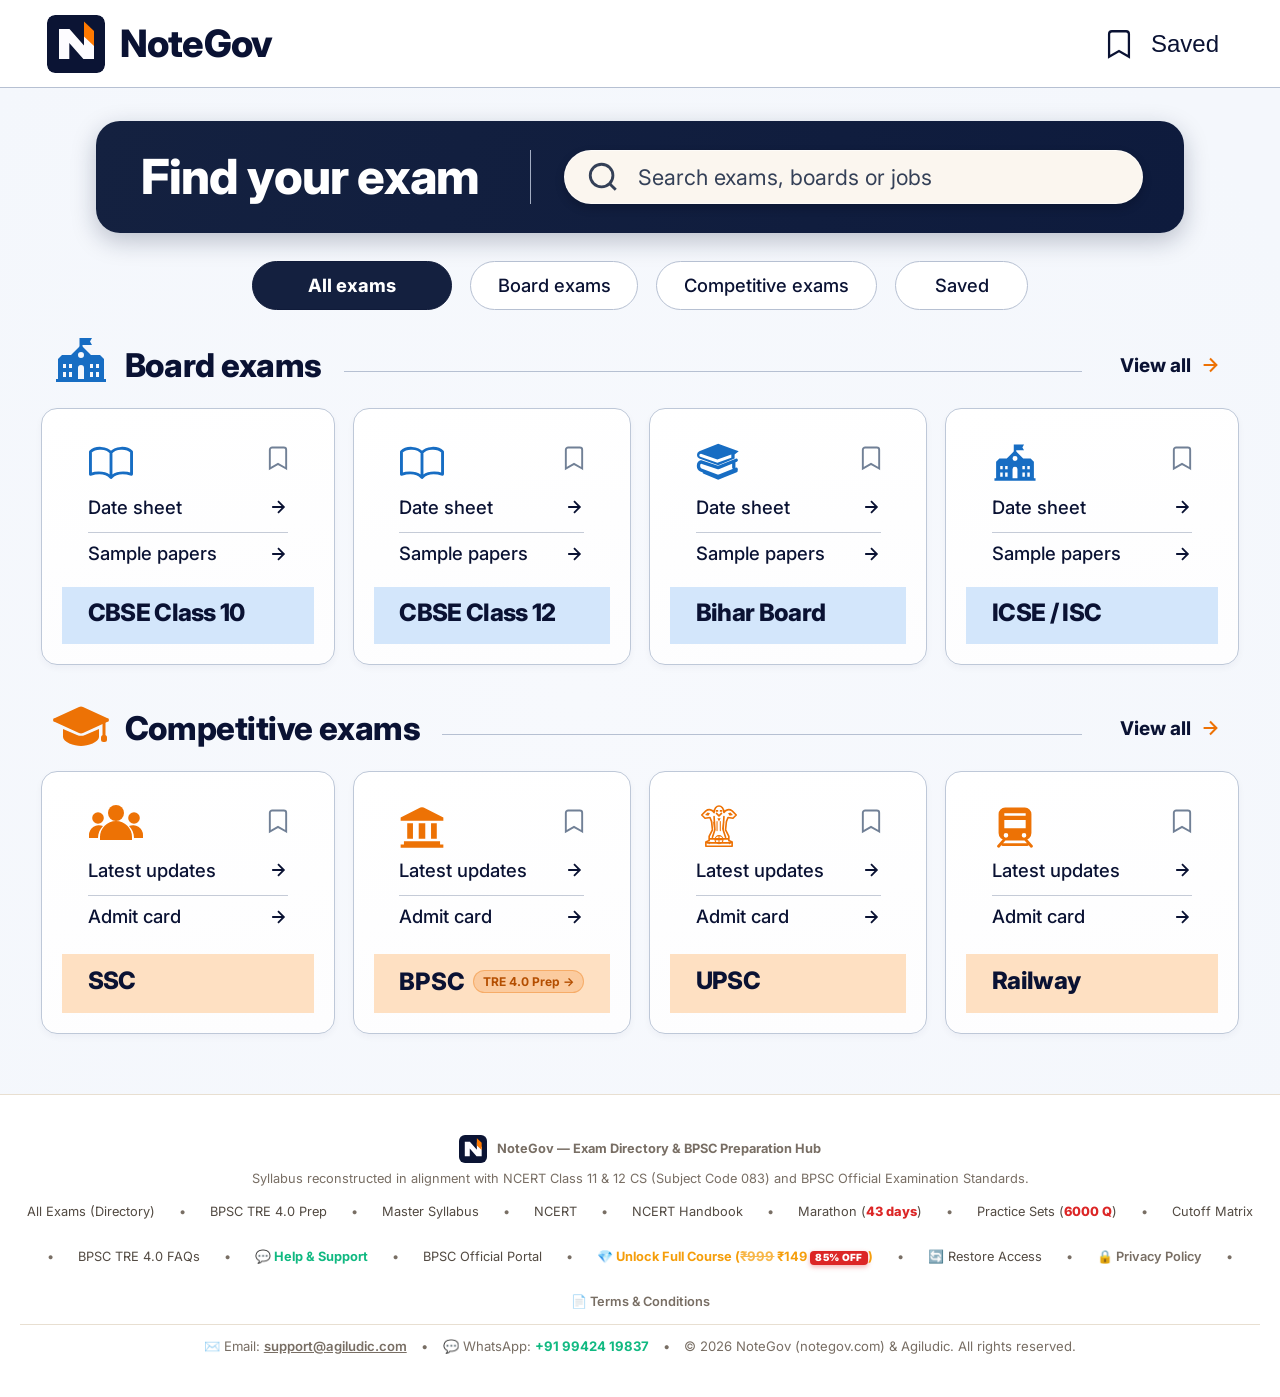
==== commit c3119c62: "feat(ui): refactor dashboard to NoteGov exam directory reference design with BPSC suite integration" ====
--- a/index.html
+++ b/index.html
@@ -200,13 +200,393 @@
   <link href="https://fonts.googleapis.com/css2?family=Inter:wght@400;500;600;700;800;900&family=JetBrains+Mono:wght@500;700&display=swap" rel="stylesheet">
   <link rel="stylesheet" href="css/style.css">
   <link rel="stylesheet" href="css/practice.css">
+  <link rel="stylesheet" href="css/directory.css">
   <link rel="icon" type="image/jpeg" href="assets/logo.jpg">
   <link rel="apple-touch-icon" href="assets/logo.jpg">
 </head>
 <body>
 
-  <!-- Top Sticky Header & Tab Navigation Bar (tre4ct style) -->
-  <header class="top-header-wrapper">
+  <!-- ========================================================
+       NOTEGOV EXAM DIRECTORY HEADER
+       ======================================================== -->
+  <header class="directory-header" id="notegov-header">
+    <div class="directory-header-inner">
+      <a href="#/" class="brand" onclick="showDirectoryView(); return false;" aria-label="NoteGov home">
+        <img src="assets/notegov.svg" alt="NoteGov Logo" width="58" height="58">
+        <span>NoteGov</span>
+      </a>
+      <button type="button" class="directory-saved" id="btnDirectorySaved" onclick="setDirectoryFilter('saved');" aria-label="Saved exams">
+        <svg viewBox="0 0 24 24" width="34" height="34" stroke="currentColor" stroke-width="1.6" fill="none" aria-hidden="true">
+          <path d="m19 21-7-4-7 4V5a2 2 0 0 1 2-2h10a2 2 0 0 1 2 2v16z"/>
+        </svg>
+        <span>Saved</span>
+      </button>
+    </div>
+  </header>
+
+  <!-- ========================================================
+       NOTEGOV EXAM DIRECTORY MAIN VIEW
+       ======================================================== -->
+  <main class="exam-directory" id="directory-view">
+    <!-- Hero Search Banner -->
+    <div class="directory-search-banner">
+      <h1>Find your exam</h1>
+      <span class="directory-search-divider" aria-hidden="true"></span>
+      <div class="directory-search" role="search">
+        <svg viewBox="0 0 24 24" width="34" height="34" stroke="currentColor" stroke-width="2" fill="none" aria-hidden="true"><circle cx="11" cy="11" r="8"/><path d="m21 21-4.3-4.3"/></svg>
+        <input type="search" id="directorySearchInput" aria-label="Search exams, boards or jobs" placeholder="Search exams, boards or jobs">
+        <button type="button" class="clear-search-btn" id="clearDirectorySearch" aria-label="Clear search" style="display:none;" onclick="clearDirectorySearch();">
+          <svg viewBox="0 0 24 24" width="20" height="20" stroke="currentColor" stroke-width="2" fill="none"><path d="M18 6 6 18M6 6l12 12"/></svg>
+        </button>
+      </div>
+    </div>
+
+    <!-- Category Filter Pills -->
+    <nav class="directory-filters" aria-label="Filter exams">
+      <button type="button" class="active" data-filter="all" onclick="setDirectoryFilter('all')">All exams</button>
+      <button type="button" data-filter="board" onclick="setDirectoryFilter('board')">Board exams</button>
+      <button type="button" data-filter="competitive" onclick="setDirectoryFilter('competitive')">Competitive exams</button>
+      <button type="button" data-filter="saved" onclick="setDirectoryFilter('saved')">Saved</button>
+    </nav>
+
+    <!-- SECTION 1: Board Exams -->
+    <section class="exam-group board" data-group="board" aria-labelledby="board-exams-title">
+      <div class="exam-group-header">
+        <svg class="directory-group-icon" viewBox="0 0 56 54" aria-hidden="true" focusable="false">
+          <path fill="currentColor" fill-rule="evenodd" d="M3 45h2V25l4-4h9L28 11l10 10h9l4 4v20h2v3H3Zm7-15h3v4h-3Zm6 0h3v4h-3Zm-6 8h3v5h-3Zm6 0h3v5h-3Zm21-8h3v4h-3Zm6 0h3v4h-3Zm-6 8h3v5h-3Zm6 0h3v5h-3Zm-18 7h6V34a3 3 0 0 0-6 0Zm0-24a3 3 0 1 0 6 0 3 3 0 0 0-6 0Z"/>
+          <path fill="currentColor" d="M26.5 4h3v9h-3zM29 4h10l-2 3.5L39 11H29z"/>
+        </svg>
+        <h2 id="board-exams-title">Board exams</h2>
+        <span class="exam-group-rule" aria-hidden="true"></span>
+        <button type="button" class="view-all-link" onclick="setDirectoryFilter('board')">
+          View all <svg viewBox="0 0 24 24" width="22" height="22" stroke="currentColor" stroke-width="2.2" fill="none"><path d="M5 12h14m-7-7 7 7-7 7"/></svg>
+        </button>
+      </div>
+
+      <div class="exam-grid">
+        <!-- Card 1: CBSE Class 10 -->
+        <article class="exam-card board" data-id="cbse-10" data-group="board" data-title="CBSE Class 10" data-terms="Central Board Secondary Education X tenth matric 10th date sheet sample papers">
+          <div class="exam-card-body">
+            <div class="exam-card-heading">
+              <svg class="directory-card-icon" viewBox="0 0 56 54" aria-hidden="true" focusable="false">
+                <path fill="none" stroke="currentColor" stroke-width="3.5" stroke-linejoin="round" stroke-linecap="round" d="M28 44c-5.6-5.9-15.7-6.6-25-3.8V12.7C9 6.5 23 7.4 28 13.8c5-6.4 19-7.3 25-1.1v27.5c-9.3-2.8-19.4-2.1-25 3.8Zm0 0V14"/>
+              </svg>
+              <button type="button" class="icon-btn directory-bookmark" aria-label="Save CBSE Class 10" onclick="toggleDirectorySaved('cbse-10', event)">
+                <svg viewBox="0 0 24 24" width="28" height="28" stroke="currentColor" stroke-width="1.65" fill="none" aria-hidden="true"><path d="m19 21-7-4-7 4V5a2 2 0 0 1 2-2h10a2 2 0 0 1 2 2v16z"/></svg>
+              </button>
+            </div>
+            <ul class="directory-links">
+              <li>
+                <a href="https://www.cbse.gov.in/cbsenew/examination_circular.html" target="_blank" rel="noreferrer">
+                  <span>Date sheet</span>
+                  <svg viewBox="0 0 24 24" width="20" height="20" stroke="currentColor" stroke-width="2.2" fill="none"><path d="M5 12h14m-7-7 7 7-7 7"/></svg>
+                </a>
+              </li>
+              <li>
+                <a href="https://cbseacademic.nic.in/sqp_archive.html" target="_blank" rel="noreferrer">
+                  <span>Sample papers</span>
+                  <svg viewBox="0 0 24 24" width="20" height="20" stroke="currentColor" stroke-width="2.2" fill="none"><path d="M5 12h14m-7-7 7 7-7 7"/></svg>
+                </a>
+              </li>
+            </ul>
+          </div>
+          <h3>
+            <a class="notebook-link" href="https://www.cbse.gov.in/" target="_blank" rel="noreferrer">
+              CBSE Class 10
+            </a>
+          </h3>
+        </article>
+
+        <!-- Card 2: CBSE Class 12 -->
+        <article class="exam-card board" data-id="cbse-12" data-group="board" data-title="CBSE Class 12" data-terms="Central Board Secondary Education XII twelfth senior secondary 12th date sheet sample papers">
+          <div class="exam-card-body">
+            <div class="exam-card-heading">
+              <svg class="directory-card-icon" viewBox="0 0 56 54" aria-hidden="true" focusable="false">
+                <path fill="none" stroke="currentColor" stroke-width="3.5" stroke-linejoin="round" stroke-linecap="round" d="M28 44c-5.6-5.9-15.7-6.6-25-3.8V12.7C9 6.5 23 7.4 28 13.8c5-6.4 19-7.3 25-1.1v27.5c-9.3-2.8-19.4-2.1-25 3.8Zm0 0V14"/>
+              </svg>
+              <button type="button" class="icon-btn directory-bookmark" aria-label="Save CBSE Class 12" onclick="toggleDirectorySaved('cbse-12', event)">
+                <svg viewBox="0 0 24 24" width="28" height="28" stroke="currentColor" stroke-width="1.65" fill="none" aria-hidden="true"><path d="m19 21-7-4-7 4V5a2 2 0 0 1 2-2h10a2 2 0 0 1 2 2v16z"/></svg>
+              </button>
+            </div>
+            <ul class="directory-links">
+              <li>
+                <a href="https://www.cbse.gov.in/cbsenew/examination_circular.html" target="_blank" rel="noreferrer">
+                  <span>Date sheet</span>
+                  <svg viewBox="0 0 24 24" width="20" height="20" stroke="currentColor" stroke-width="2.2" fill="none"><path d="M5 12h14m-7-7 7 7-7 7"/></svg>
+                </a>
+              </li>
+              <li>
+                <a href="https://cbseacademic.nic.in/sqp_archive.html" target="_blank" rel="noreferrer">
+                  <span>Sample papers</span>
+                  <svg viewBox="0 0 24 24" width="20" height="20" stroke="currentColor" stroke-width="2.2" fill="none"><path d="M5 12h14m-7-7 7 7-7 7"/></svg>
+                </a>
+              </li>
+            </ul>
+          </div>
+          <h3>
+            <a class="notebook-link" href="https://www.cbse.gov.in/" target="_blank" rel="noreferrer">
+              CBSE Class 12
+            </a>
+          </h3>
+        </article>
+
+        <!-- Card 3: Bihar Board -->
+        <article class="exam-card board" data-id="bihar-board" data-group="board" data-title="Bihar Board" data-terms="BSEB Bihar School Examination Board matric intermediate 10 12 date sheet sample papers">
+          <div class="exam-card-body">
+            <div class="exam-card-heading">
+              <svg class="directory-card-icon" viewBox="0 0 56 54" aria-hidden="true" focusable="false">
+                <path fill="currentColor" d="M4 12 27 3l25 9-5 4v5l-20 8-23-8a5 5 0 0 1 0-9Z"/>
+                <path fill="none" stroke="currentColor" stroke-width="4" stroke-linecap="round" stroke-linejoin="round" d="m49 23-22 9L6 25c-2 .5-3 2.5-3 5s1 4 3 5l21 8 22-9M46 25v7"/>
+                <path fill="#fff" d="m6 15 20 7 17-6v4l-17 6L6 19a2 2 0 0 1 0-4Z"/>
+                <path fill="none" stroke="currentColor" stroke-width="3.5" stroke-linecap="round" d="m10 38 17 7 22-9"/>
+              </svg>
+              <button type="button" class="icon-btn directory-bookmark" aria-label="Save Bihar Board" onclick="toggleDirectorySaved('bihar-board', event)">
+                <svg viewBox="0 0 24 24" width="28" height="28" stroke="currentColor" stroke-width="1.65" fill="none" aria-hidden="true"><path d="m19 21-7-4-7 4V5a2 2 0 0 1 2-2h10a2 2 0 0 1 2 2v16z"/></svg>
+              </button>
+            </div>
+            <ul class="directory-links">
+              <li>
+                <a href="https://biharboardonline.bihar.gov.in/" target="_blank" rel="noreferrer">
+                  <span>Date sheet</span>
+                  <svg viewBox="0 0 24 24" width="20" height="20" stroke="currentColor" stroke-width="2.2" fill="none"><path d="M5 12h14m-7-7 7 7-7 7"/></svg>
+                </a>
+              </li>
+              <li>
+                <a href="https://biharboardonline.com/modelpapermatric.html" target="_blank" rel="noreferrer">
+                  <span>Sample papers</span>
+                  <svg viewBox="0 0 24 24" width="20" height="20" stroke="currentColor" stroke-width="2.2" fill="none"><path d="M5 12h14m-7-7 7 7-7 7"/></svg>
+                </a>
+              </li>
+            </ul>
+          </div>
+          <h3>
+            <a class="notebook-link" href="https://biharboardonline.bihar.gov.in/" target="_blank" rel="noreferrer">
+              Bihar Board
+            </a>
+          </h3>
+        </article>
+
+        <!-- Card 4: ICSE / ISC -->
+        <article class="exam-card board" data-id="icse-isc" data-group="board" data-title="ICSE / ISC" data-terms="CISCE Indian School Certificate council 10 12 class X XII date sheet sample papers">
+          <div class="exam-card-body">
+            <div class="exam-card-heading">
+              <svg class="directory-card-icon" viewBox="0 0 56 54" aria-hidden="true" focusable="false">
+                <path fill="currentColor" fill-rule="evenodd" d="M3 45h2V25l4-4h9L28 11l10 10h9l4 4v20h2v3H3Zm7-15h3v4h-3Zm6 0h3v4h-3Zm-6 8h3v5h-3Zm6 0h3v5h-3Zm21-8h3v4h-3Zm6 0h3v4h-3Zm-6 8h3v5h-3Zm6 0h3v5h-3Zm-18 7h6V34a3 3 0 0 0-6 0Zm0-24a3 3 0 1 0 6 0 3 3 0 0 0-6 0Z"/>
+                <path fill="currentColor" d="M26.5 4h3v9h-3zM29 4h10l-2 3.5L39 11H29z"/>
+              </svg>
+              <button type="button" class="icon-btn directory-bookmark" aria-label="Save ICSE / ISC" onclick="toggleDirectorySaved('icse-isc', event)">
+                <svg viewBox="0 0 24 24" width="28" height="28" stroke="currentColor" stroke-width="1.65" fill="none" aria-hidden="true"><path d="m19 21-7-4-7 4V5a2 2 0 0 1 2-2h10a2 2 0 0 1 2 2v16z"/></svg>
+              </button>
+            </div>
+            <ul class="directory-links">
+              <li>
+                <a href="https://cisce.org/examination/" target="_blank" rel="noreferrer">
+                  <span>Date sheet</span>
+                  <svg viewBox="0 0 24 24" width="20" height="20" stroke="currentColor" stroke-width="2.2" fill="none"><path d="M5 12h14m-7-7 7 7-7 7"/></svg>
+                </a>
+              </li>
+              <li>
+                <a href="https://cisce.org/icse-specimen-question-papers/" target="_blank" rel="noreferrer">
+                  <span>Sample papers</span>
+                  <svg viewBox="0 0 24 24" width="20" height="20" stroke="currentColor" stroke-width="2.2" fill="none"><path d="M5 12h14m-7-7 7 7-7 7"/></svg>
+                </a>
+              </li>
+            </ul>
+          </div>
+          <h3>
+            <a class="notebook-link" href="https://cisce.org/" target="_blank" rel="noreferrer">
+              ICSE / ISC
+            </a>
+          </h3>
+        </article>
+      </div>
+    </section>
+
+    <!-- SECTION 2: Competitive Exams -->
+    <section class="exam-group competitive" data-group="competitive" aria-labelledby="competitive-exams-title">
+      <div class="exam-group-header">
+        <svg class="directory-group-icon" viewBox="0 0 56 54" aria-hidden="true" focusable="false">
+          <path fill="currentColor" d="M2 21 26 10a5 5 0 0 1 4 0l24 11a2 2 0 0 1 0 4L30 36a5 5 0 0 1-4 0L2 25a2 2 0 0 1 0-4Z"/>
+          <path fill="currentColor" d="m10 32 14 6a10 10 0 0 0 8 0l14-6v8c0 5-11 9-18 9s-18-4-18-9Z"/>
+          <path fill="none" stroke="currentColor" stroke-width="3" stroke-linecap="round" d="M51 25v15"/>
+          <rect fill="currentColor" x="48" y="38" width="6" height="7" rx="2.5"/>
+        </svg>
+        <h2 id="competitive-exams-title">Competitive exams</h2>
+        <span class="exam-group-rule" aria-hidden="true"></span>
+        <button type="button" class="view-all-link" onclick="setDirectoryFilter('competitive')">
+          View all <svg viewBox="0 0 24 24" width="22" height="22" stroke="currentColor" stroke-width="2.2" fill="none"><path d="M5 12h14m-7-7 7 7-7 7"/></svg>
+        </button>
+      </div>
+
+      <div class="exam-grid">
+        <!-- Card 1: SSC -->
+        <article class="exam-card competitive" data-id="ssc-cgl" data-group="competitive" data-title="SSC" data-terms="Staff Selection Commission CGL combined graduate level CHSL MTS GD jobs latest updates admit card">
+          <div class="exam-card-body">
+            <div class="exam-card-heading">
+              <svg class="directory-card-icon" data-icon="people" viewBox="0 0 56 54" aria-hidden="true" focusable="false">
+                <circle fill="currentColor" cx="28" cy="12" r="8"/>
+                <circle fill="currentColor" cx="10" cy="17" r="5.8"/>
+                <circle fill="currentColor" cx="46" cy="17" r="5.8"/>
+                <path fill="currentColor" d="M12 39v-3a16 16 0 0 1 32 0v3ZM1 37v-3a10 10 0 0 1 14-9c-3 3-5 7-5 12Zm54 0h-9c0-5-2-9-5-12a10 10 0 0 1 14 9Z"/>
+              </svg>
+              <button type="button" class="icon-btn directory-bookmark" aria-label="Save SSC" onclick="toggleDirectorySaved('ssc-cgl', event)">
+                <svg viewBox="0 0 24 24" width="28" height="28" stroke="currentColor" stroke-width="1.65" fill="none" aria-hidden="true"><path d="m19 21-7-4-7 4V5a2 2 0 0 1 2-2h10a2 2 0 0 1 2 2v16z"/></svg>
+              </button>
+            </div>
+            <ul class="directory-links">
+              <li>
+                <a href="https://ssc.gov.in/home/noticeboard" target="_blank" rel="noreferrer">
+                  <span>Latest updates</span>
+                  <svg viewBox="0 0 24 24" width="20" height="20" stroke="currentColor" stroke-width="2.2" fill="none"><path d="M5 12h14m-7-7 7 7-7 7"/></svg>
+                </a>
+              </li>
+              <li>
+                <a href="https://ssc.gov.in/home/admit-card" target="_blank" rel="noreferrer">
+                  <span>Admit card</span>
+                  <svg viewBox="0 0 24 24" width="20" height="20" stroke="currentColor" stroke-width="2.2" fill="none"><path d="M5 12h14m-7-7 7 7-7 7"/></svg>
+                </a>
+              </li>
+            </ul>
+          </div>
+          <h3>
+            <a class="notebook-link" href="https://ssc.gov.in/" target="_blank" rel="noreferrer">
+              SSC
+            </a>
+          </h3>
+        </article>
+
+        <!-- Card 2: BPSC (Opens full BPSC suite) -->
+        <article class="exam-card competitive" data-id="bpsc-tre" data-group="competitive" data-title="BPSC" data-terms="Bihar Public Service Commission teacher recruitment TRE teaching jobs BPSC TRE 4.0 Computer Science PGT latest updates admit card syllabus mock test practice sets">
+          <div class="exam-card-body" onclick="openBpscSection('dashboard');" style="cursor:pointer;" title="Click to open BPSC TRE 4.0 Preparation Portal">
+            <div class="exam-card-heading">
+              <svg class="directory-card-icon" viewBox="0 0 56 54" aria-hidden="true" focusable="false">
+                <path fill="currentColor" d="m2 16 24-12a4 4 0 0 1 4 0l24 12v4H2Zm4 29h44v4H6Zm4-22h7v19h-7Zm14 0h8v19h-8Zm15 0h7v19h-7ZM2 49h52v4H2Z"/>
+              </svg>
+              <button type="button" class="icon-btn directory-bookmark" aria-label="Save BPSC" onclick="toggleDirectorySaved('bpsc-tre', event)">
+                <svg viewBox="0 0 24 24" width="28" height="28" stroke="currentColor" stroke-width="1.65" fill="none" aria-hidden="true"><path d="m19 21-7-4-7 4V5a2 2 0 0 1 2-2h10a2 2 0 0 1 2 2v16z"/></svg>
+              </button>
+            </div>
+            <ul class="directory-links" onclick="event.stopPropagation();">
+              <li>
+                <a href="https://bpsc.bihar.gov.in/" target="_blank" rel="noreferrer">
+                  <span>Latest updates</span>
+                  <svg viewBox="0 0 24 24" width="20" height="20" stroke="currentColor" stroke-width="2.2" fill="none"><path d="M5 12h14m-7-7 7 7-7 7"/></svg>
+                </a>
+              </li>
+              <li>
+                <a href="https://bpsconline.bihar.gov.in/candidate/login" target="_blank" rel="noreferrer">
+                  <span>Admit card</span>
+                  <svg viewBox="0 0 24 24" width="20" height="20" stroke="currentColor" stroke-width="2.2" fill="none"><path d="M5 12h14m-7-7 7 7-7 7"/></svg>
+                </a>
+              </li>
+            </ul>
+          </div>
+          <h3>
+            <button type="button" class="notebook-link" onclick="openBpscSection('dashboard');" title="Open BPSC TRE 4.0 Preparation Portal">
+              <span>BPSC</span>
+              <span class="bpsc-badge-indicator" style="font-size:0.75rem; font-weight:700; background:rgba(237,114,5,0.18); color:#b44e00; padding:3px 9px; border-radius:12px; border:1px solid rgba(237,114,5,0.35); text-decoration:none;">TRE 4.0 Prep →</span>
+            </button>
+          </h3>
+        </article>
+
+        <!-- Card 3: UPSC -->
+        <article class="exam-card competitive" data-id="upsc" data-group="competitive" data-title="UPSC" data-terms="Union Public Service Commission civil services IAS IFS IPS NDA CDS jobs latest updates admit card">
+          <div class="exam-card-body">
+            <div class="exam-card-heading">
+              <svg class="directory-card-icon" viewBox="0 0 56 54" aria-hidden="true" focusable="false">
+                <path fill="none" stroke="currentColor" stroke-width="2" stroke-linecap="round" stroke-linejoin="round" d="M22 10c0-5 3-8 6-8s6 3 6 8c2-3 6-5 10-2l5 5-4 4-6-1-2 5-1 10 4 8v5l4 2v5H12v-5l4-2v-5l4-8-1-10-2-5-6 1-4-4 5-5c4-3 8-1 10 2Z M17 42h22M14 47h28M22 15l1 16-3 9m14-25-1 16 3 9M25 11l3 3 3-3"/>
+                <path fill="currentColor" d="m11 13 3-3 3 1-2 3Zm34 0-3-3-3 1 2 3ZM24 7h3v2h-3Zm5 0h3v2h-3Zm-3 10h4l-2 4Z"/>
+                <circle fill="none" stroke="currentColor" stroke-width="1.5" cx="28" cy="43" r="4.8"/>
+                <path fill="none" stroke="currentColor" stroke-width="1.3" stroke-linecap="round" d="M28 38.4v9.2m-4.6-4.6h9.2m-11-21 1 8m11-8-1 8m-7-9v11m4-11v11M17 46l-1 2m24-2 1 2"/>
+              </svg>
+              <button type="button" class="icon-btn directory-bookmark" aria-label="Save UPSC" onclick="toggleDirectorySaved('upsc', event)">
+                <svg viewBox="0 0 24 24" width="28" height="28" stroke="currentColor" stroke-width="1.65" fill="none" aria-hidden="true"><path d="m19 21-7-4-7 4V5a2 2 0 0 1 2-2h10a2 2 0 0 1 2 2v16z"/></svg>
+              </button>
+            </div>
+            <ul class="directory-links">
+              <li>
+                <a href="https://upsc.gov.in/" target="_blank" rel="noreferrer">
+                  <span>Latest updates</span>
+                  <svg viewBox="0 0 24 24" width="20" height="20" stroke="currentColor" stroke-width="2.2" fill="none"><path d="M5 12h14m-7-7 7 7-7 7"/></svg>
+                </a>
+              </li>
+              <li>
+                <a href="https://upsconline.nic.in/" target="_blank" rel="noreferrer">
+                  <span>Admit card</span>
+                  <svg viewBox="0 0 24 24" width="20" height="20" stroke="currentColor" stroke-width="2.2" fill="none"><path d="M5 12h14m-7-7 7 7-7 7"/></svg>
+                </a>
+              </li>
+            </ul>
+          </div>
+          <h3>
+            <a class="notebook-link" href="https://upsc.gov.in/" target="_blank" rel="noreferrer">
+              UPSC
+            </a>
+          </h3>
+        </article>
+
+        <!-- Card 4: Railway -->
+        <article class="exam-card competitive" data-id="rrb-ntpc" data-group="competitive" data-title="Railway" data-terms="Railways RRB Railway Recruitment Board NTPC group D ALP technician jobs latest updates admit card">
+          <div class="exam-card-body">
+            <div class="exam-card-heading">
+              <svg class="directory-card-icon" viewBox="0 0 56 54" aria-hidden="true" focusable="false">
+                <path fill="currentColor" fill-rule="evenodd" d="M8 12A8 8 0 0 1 16 4h24a8 8 0 0 1 8 8v23a9 9 0 0 1-9 9H17a9 9 0 0 1-9-9Zm7-1v3h26v-3Zm0 8v10h26V19Zm2 16a2.8 2.8 0 1 0 0 5.6 2.8 2.8 0 0 0 0-5.6Zm22 0a2.8 2.8 0 1 0 0 5.6 2.8 2.8 0 0 0 0-5.6Z"/>
+                <path fill="none" stroke="currentColor" stroke-width="3.5" stroke-linecap="round" d="m15 43-7 8m33-8 7 8M13 49h30"/>
+              </svg>
+              <button type="button" class="icon-btn directory-bookmark" aria-label="Save Railway" onclick="toggleDirectorySaved('rrb-ntpc', event)">
+                <svg viewBox="0 0 24 24" width="28" height="28" stroke="currentColor" stroke-width="1.65" fill="none" aria-hidden="true"><path d="m19 21-7-4-7 4V5a2 2 0 0 1 2-2h10a2 2 0 0 1 2 2v16z"/></svg>
+              </button>
+            </div>
+            <ul class="directory-links">
+              <li>
+                <a href="https://www.rrbcdg.gov.in/index.php" target="_blank" rel="noreferrer">
+                  <span>Latest updates</span>
+                  <svg viewBox="0 0 24 24" width="20" height="20" stroke="currentColor" stroke-width="2.2" fill="none"><path d="M5 12h14m-7-7 7 7-7 7"/></svg>
+                </a>
+              </li>
+              <li>
+                <a href="https://www.rrbcdg.gov.in/2025-06-ntpcg.php" target="_blank" rel="noreferrer">
+                  <span>Admit card</span>
+                  <svg viewBox="0 0 24 24" width="20" height="20" stroke="currentColor" stroke-width="2.2" fill="none"><path d="M5 12h14m-7-7 7 7-7 7"/></svg>
+                </a>
+              </li>
+            </ul>
+          </div>
+          <h3>
+            <a class="notebook-link" href="https://www.rrbcdg.gov.in/" target="_blank" rel="noreferrer">
+              Railway
+            </a>
+          </h3>
+        </article>
+      </div>
+    </section>
+
+    <!-- Empty Results State (shown when 0 matches) -->
+    <div class="directory-empty" id="directoryEmpty" style="display:none;">
+      <h3 id="directoryEmptyTitle">No exams found</h3>
+      <p id="directoryEmptyDesc">Try a different search term or clear your filters.</p>
+      <button type="button" class="btn btn-primary" id="directoryEmptyBtn" style="background:#14203f; color:#fff; border:none; padding:0.6rem 1.4rem; border-radius:999px; font-weight:700;">Clear search</button>
+    </div>
+  </main>
+
+  <!-- ========================================================
+       BPSC SECTION (Complete BPSC TRE 4.0 Suite)
+       ======================================================== -->
+  <div id="bpsc-section" style="display:none;">
+
+    <!-- Breadcrumb back navigation to NoteGov Directory -->
+    <div class="bpsc-top-nav-bar">
+      <button type="button" class="btn-back-directory" onclick="showDirectoryView(); return false;">
+        <svg viewBox="0 0 24 24" width="18" height="18" stroke="currentColor" stroke-width="2.2" fill="none"><path d="M19 12H5m7 7-7-7 7-7"/></svg>
+        <span>← Back to All Exams (NoteGov)</span>
+      </button>
+      <div class="bpsc-status-pill">
+        <span class="live-dot"></span> BPSC TRE 4.0 Computer Science Suite Active
+      </div>
+    </div>
+
+    <!-- Top Sticky Header & Tab Navigation Bar (tre4ct style) -->
+    <header class="top-header-wrapper">
     <nav class="navbar" role="navigation">
       <div class="nav-container">
         <a href="#dashboard" class="brand" onclick="switchTab('tab-dashboard'); return false;" aria-label="BPSC TRE 4.0 CS Syllabus">
@@ -278,7 +658,7 @@
 
       <!-- Hero Header -->
       <div class="hero-header" style="text-align:center; max-width:850px; margin:1.5rem auto 2rem;">
-        <h1 class="hero-title">BPSC TRE 4.0 Computer Science (PGT)</h1>
+        <h2 class="hero-title">BPSC TRE 4.0 Computer Science (PGT)</h2>
       </div>
 
       <!-- 3-Part Exam Framework Cards -->
@@ -1121,6 +1501,7 @@
     </section>
 
   </main>
+  </div> <!-- /#bpsc-section -->
 
   <!-- PDF Preview Modal -->
   <div class="pdf-modal-backdrop" id="pdfModal" role="dialog" aria-modal="true" aria-labelledby="pdfModalTitle">
@@ -1144,28 +1525,30 @@
   <!-- Footer -->
   <footer class="footer">
     <div style="display:flex; align-items:center; justify-content:center; gap:0.6rem; margin-bottom:0.4rem;">
-      <img src="assets/logo.jpg" alt="BPSC TRE 4.0 Logo" width="28" height="28" loading="lazy" style="width:28px; height:28px; border-radius:6px; object-fit:cover;">
-      <div style="font-weight:700;">BPSC TRE 4.0 Computer Science Preparation Hub</div>
+      <img src="assets/notegov.svg" alt="NoteGov Logo" width="28" height="28" loading="lazy" style="width:28px; height:28px; border-radius:6px; object-fit:contain;">
+      <div style="font-weight:700;">NoteGov — Exam Directory &amp; BPSC Preparation Hub</div>
     </div>
     <div>Syllabus reconstructed in alignment with NCERT Class 11 &amp; 12 CS (Subject Code 083) and BPSC Official Examination Standards.</div>
     <div class="footer-links">
-      <a href="#dashboard" class="footer-link" onclick="switchTab('tab-dashboard'); return false;">Dashboard</a>
+      <a href="#/" class="footer-link" onclick="showDirectoryView(); return false;">All Exams (Directory)</a>
       <span>•</span>
-      <a href="#syllabus" class="footer-link" onclick="switchTab('tab-syllabus'); return false;">Master Syllabus</a>
+      <a href="#dashboard" class="footer-link" onclick="openBpscSection('dashboard'); return false;">BPSC TRE 4.0 Prep</a>
       <span>•</span>
-      <a href="#ncert" class="footer-link" onclick="switchTab('tab-ncert'); return false;">NCERT</a>
+      <a href="#syllabus" class="footer-link" onclick="openBpscSection('syllabus'); return false;">Master Syllabus</a>
       <span>•</span>
-      <a href="#cheatsheet" class="footer-link" onclick="switchTab('tab-cheatsheet'); return false;">NCERT Handbook (Book Reader)</a>
+      <a href="#ncert" class="footer-link" onclick="openBpscSection('ncert'); return false;">NCERT</a>
       <span>•</span>
-      <a href="#marathon" class="footer-link" onclick="switchTab('tab-marathon'); return false;">Marathon (<span class="tab-red-mark">43 days</span>)</a>
+      <a href="#cheatsheet" class="footer-link" onclick="openBpscSection('cheatsheet'); return false;">NCERT Handbook</a>
       <span>•</span>
-      <a href="#practice" class="footer-link" onclick="switchTab('tab-practice'); return false;">Practice Sets (<span class="tab-red-mark">6000 Q</span>)</a>
+      <a href="#marathon" class="footer-link" onclick="openBpscSection('marathon'); return false;">Marathon (<span class="tab-red-mark">43 days</span>)</a>
       <span>•</span>
-      <a href="#blueprintSection" class="footer-link" onclick="switchTab('tab-dashboard'); setTimeout(function(){ document.getElementById('blueprintSection')?.scrollIntoView({behavior:'smooth'}); }, 100); return false;">BPSC TRE 4.0 Cutoff Matrix</a>
+      <a href="#practice" class="footer-link" onclick="openBpscSection('practice'); return false;">Practice Sets (<span class="tab-red-mark">6000 Q</span>)</a>
       <span>•</span>
-      <a href="#faqSection" class="footer-link" onclick="switchTab('tab-dashboard'); setTimeout(function(){ document.getElementById('faqSection')?.scrollIntoView({behavior:'smooth'}); }, 100); return false;">BPSC TRE 4.0 CS FAQs</a>
+      <a href="#blueprintSection" class="footer-link" onclick="openBpscSection('dashboard'); setTimeout(function(){ document.getElementById('blueprintSection')?.scrollIntoView({behavior:'smooth'}); }, 100); return false;">Cutoff Matrix</a>
       <span>•</span>
-      <a href="#support" class="footer-link" onclick="switchTab('tab-support'); return false;" style="color:#10b981; font-weight:700;">💬 Help &amp; Support</a>
+      <a href="#faqSection" class="footer-link" onclick="openBpscSection('dashboard'); setTimeout(function(){ document.getElementById('faqSection')?.scrollIntoView({behavior:'smooth'}); }, 100); return false;">BPSC TRE 4.0 FAQs</a>
+      <span>•</span>
+      <a href="#support" class="footer-link" onclick="openBpscSection('support'); return false;" style="color:#10b981; font-weight:700;">💬 Help &amp; Support</a>
       <span>•</span>
       <a href="https://bpsc.bihar.gov.in" target="_blank" rel="noopener noreferrer" class="footer-link">BPSC Official Portal</a>
       <span>•</span>
@@ -1182,7 +1565,7 @@
       <span>•</span>
       <span>💬 WhatsApp: <a href="https://wa.me/919942419837" target="_blank" rel="noopener noreferrer" style="color:#10b981; font-weight:700; text-decoration:none;">+91 99424 19837</a></span>
       <span>•</span>
-      <span>Candidate Help Desk (Mon–Sun)</span>
+      <span>&copy; 2026 NoteGov (notegov.com) &amp; Agiludic. All rights reserved.</span>
     </div>
   </footer>
 
@@ -1371,5 +1754,6 @@
   <script src="js/practice-engine.js?v=3.0"></script>
   <script src="js/payment.js?v=3.0"></script>
   <script src="js/app.js?v=3.0"></script>
+  <script src="js/directory.js?v=3.0"></script>
 </body>
 </html>
--- a/css/directory.css
+++ b/css/directory.css
@@ -0,0 +1,715 @@
+/* ==========================================================================
+   NoteGov Exam Directory Styles
+   Matches http://127.0.0.1:3000/#/ and the NoteGov Reference Design
+   ========================================================================== */
+
+:root {
+  --directory-ink: #0a1233;
+  --directory-line: #b6c0d2;
+  --directory-blue: #176dc3;
+  --directory-orange: #ed7205;
+}
+
+body:has(.directory-header) {
+  background: radial-gradient(ellipse at 45% 50%, #f7f9fd, #f4f7fc 85%);
+  color-scheme: light;
+}
+
+/* -------------------------------------------------------------
+   Top Directory Header
+   ------------------------------------------------------------- */
+.directory-header {
+  border-bottom: 1px solid var(--directory-line);
+  background: #ffffff;
+  position: sticky;
+  top: 0;
+  z-index: 100;
+  color: var(--directory-ink);
+}
+
+.directory-header-inner {
+  width: min(1440px, calc(100% - 6.4vw));
+  margin-inline: auto;
+  display: flex;
+  min-height: 87px;
+  align-items: center;
+  justify-content: space-between;
+  gap: 20px;
+  padding-inline: 6px;
+}
+
+.directory-header .brand {
+  display: inline-flex;
+  align-items: center;
+  gap: 15px;
+  color: var(--directory-ink);
+  font-family: Inter, system-ui, -apple-system, sans-serif;
+  font-size: clamp(27px, 2.95vw, 45px);
+  font-weight: 800;
+  letter-spacing: -0.022em;
+  line-height: 1;
+  text-decoration: none;
+  cursor: pointer;
+}
+
+.directory-header .brand img {
+  width: 58px;
+  height: 58px;
+  border: 0;
+  border-radius: 8px;
+}
+
+.directory-saved {
+  display: inline-flex;
+  min-height: 44px;
+  align-items: center;
+  gap: 15px;
+  border: none;
+  background: transparent;
+  border-radius: 7px;
+  font-size: 24px;
+  font-weight: 500;
+  color: var(--directory-ink);
+  cursor: pointer;
+  text-decoration: none;
+  padding: 6px 14px;
+  transition: all 0.15s ease;
+}
+
+.directory-saved:hover,
+.directory-saved.active,
+.directory-saved[aria-current="page"] {
+  color: var(--directory-blue);
+  background: rgba(23, 109, 195, 0.08);
+}
+
+.directory-saved svg {
+  flex-shrink: 0;
+}
+
+/* -------------------------------------------------------------
+   Main Directory Container
+   ------------------------------------------------------------- */
+.exam-directory {
+  width: min(1440px, calc(100% - 6.4vw));
+  margin-inline: auto;
+  padding: 33px 0 60px;
+  color: var(--directory-ink);
+}
+
+/* -------------------------------------------------------------
+   Search Hero Banner
+   ------------------------------------------------------------- */
+.directory-search-banner {
+  display: grid;
+  width: 90.85%;
+  min-height: 112px;
+  grid-template-columns: minmax(max-content, 35.65%) 1px minmax(0, 1fr);
+  align-items: center;
+  gap: clamp(22px, 2.55vw, 39px);
+  margin-inline: auto;
+  padding: 16px clamp(25px, 3.5vw, 54px);
+  padding-inline-end: clamp(25px, 3.25vw, 50px);
+  border-radius: 24px;
+  background: linear-gradient(108deg, #142140, #0e1b3d);
+  color: #fff;
+  box-shadow: 0 8px 24px rgba(14, 27, 61, 0.25);
+}
+
+.directory-search-banner h1,
+.directory-search-banner .banner-title {
+  font-family: Inter, system-ui, -apple-system, sans-serif;
+  font-size: clamp(32px, 3.78vw, 58px);
+  font-weight: 800;
+  letter-spacing: -0.017em;
+  white-space: nowrap;
+  margin: 0;
+  color: #ffffff;
+}
+
+.directory-search-divider {
+  width: 1px;
+  height: 54px;
+  background: #a3adc2;
+}
+
+.directory-search {
+  display: flex;
+  min-width: 0;
+  min-height: 54px;
+  align-items: center;
+  gap: 18px;
+  padding-inline: 21px 12px;
+  border: 1px solid rgba(255, 255, 255, 0.6);
+  border-radius: 40px;
+  background: #fbf6ef;
+  color: var(--directory-ink);
+  box-shadow: 0 4px 9px rgba(2, 9, 24, 0.26);
+  transition: all 0.2s ease;
+}
+
+.directory-search:focus-within {
+  outline: 3px solid #85b9ff;
+  outline-offset: 3px;
+}
+
+.directory-search svg {
+  flex: none;
+  color: #344057;
+}
+
+.directory-search input {
+  min-width: 0;
+  min-height: 50px;
+  flex: 1;
+  color: #0a1233;
+  font-family: Inter, system-ui, sans-serif;
+  font-size: clamp(16px, 1.68vw, 26px);
+  background: transparent;
+  border: none;
+  outline: none;
+}
+
+.directory-search input::placeholder {
+  color: #344057;
+  opacity: 1;
+}
+
+.directory-search input::-webkit-search-cancel-button {
+  display: none;
+}
+
+.directory-search .clear-search-btn {
+  background: transparent;
+  border: none;
+  border-radius: 50%;
+  width: 34px;
+  height: 34px;
+  display: inline-grid;
+  place-items: center;
+  cursor: pointer;
+  color: #344057;
+  padding: 0;
+}
+
+.directory-search .clear-search-btn:hover {
+  background: #e9ebf1;
+}
+
+/* -------------------------------------------------------------
+   Category Filter Pills
+   ------------------------------------------------------------- */
+.directory-filters {
+  display: flex;
+  flex-wrap: wrap;
+  justify-content: center;
+  gap: 18px;
+  margin: 28px 0 24px;
+}
+
+.directory-filters button {
+  display: inline-grid;
+  min-height: 49px;
+  min-width: 133px;
+  place-items: center;
+  padding: 4px clamp(19px, 2.1vw, 32px);
+  border: 1px solid var(--directory-line);
+  border-radius: 999px;
+  background: #ffffff;
+  color: var(--directory-ink);
+  font-family: Inter, system-ui, sans-serif;
+  font-size: clamp(16px, 1.43vw, 22px);
+  font-weight: 500;
+  line-height: 1.15;
+  cursor: pointer;
+  text-decoration: none;
+  transition: all 0.15s ease;
+}
+
+.directory-filters button:first-child {
+  min-width: 200px;
+}
+
+.directory-filters button:hover {
+  background: #e8eff8;
+  border-color: #8da4c4;
+}
+
+.directory-filters button.active,
+.directory-filters button[aria-current="page"] {
+  border-color: #101b3a;
+  background: #14203f;
+  color: #fff;
+  font-weight: 750;
+}
+
+/* -------------------------------------------------------------
+   Exam Groups & Grids
+   ------------------------------------------------------------- */
+.exam-group + .exam-group {
+  margin-top: 32px;
+}
+
+.exam-group-header {
+  display: flex;
+  min-height: 54px;
+  align-items: center;
+  gap: 16px;
+  margin-bottom: 20px;
+  padding-inline: 12px;
+}
+
+.exam-group-header h2 {
+  flex: none;
+  font-family: Inter, system-ui, sans-serif;
+  font-size: clamp(25px, 2.56vw, 39px);
+  font-weight: 800;
+  letter-spacing: -0.014em;
+  transform: translateY(4px);
+  margin: 0;
+  color: var(--directory-ink);
+}
+
+.directory-group-icon {
+  width: 56px;
+  height: 54px;
+  flex: none;
+  color: var(--directory-blue);
+}
+
+.competitive .directory-group-icon,
+.view-all-link svg {
+  color: var(--directory-orange);
+}
+
+.exam-group-rule {
+  min-width: 12px;
+  flex: 1;
+  align-self: center;
+  margin-inline: 6px 16px;
+  transform: translateY(10px);
+  border-block-start: 1px solid var(--directory-line);
+}
+
+.view-all-link {
+  display: inline-flex;
+  flex: none;
+  align-items: center;
+  gap: 8px;
+  border-radius: 5px;
+  font-family: Inter, system-ui, sans-serif;
+  font-size: clamp(15px, 1.48vw, 23px);
+  font-weight: 750;
+  color: var(--directory-ink);
+  transform: translateY(4px);
+  background: transparent;
+  border: none;
+  cursor: pointer;
+  padding: 4px 6px;
+}
+
+.view-all-link:hover {
+  text-decoration: underline;
+  text-underline-offset: 4px;
+}
+
+.exam-directory .exam-grid {
+  display: grid;
+  grid-template-columns: minmax(0, 1.055fr) repeat(2, minmax(0, 1fr)) minmax(0, 1.055fr);
+  gap: 18px;
+}
+
+/* -------------------------------------------------------------
+   Directory Exam Cards
+   ------------------------------------------------------------- */
+.exam-directory .exam-card {
+  display: flex;
+  min-width: 0;
+  flex-direction: column;
+  overflow: hidden;
+  border: 1px solid #bec8d8;
+  border-radius: 16px;
+  background: linear-gradient(170deg, #fff, #fdfdfe);
+  box-shadow: 0 3px 7px rgba(16, 34, 73, 0.04);
+  transition: transform 0.18s ease, box-shadow 0.18s ease;
+  position: relative;
+}
+
+.exam-directory .exam-card:hover {
+  transform: translateY(-2px);
+  box-shadow: 0 8px 18px rgba(16, 34, 73, 0.1);
+}
+
+.exam-directory .exam-card-body {
+  flex: 1;
+  padding: 12px clamp(15px, 2vw, 30px) 9px;
+}
+
+.exam-directory .competitive .exam-card-body {
+  padding-bottom: 13px;
+}
+
+.exam-directory .exam-card-heading {
+  display: flex;
+  height: 45px;
+  align-items: flex-start;
+  justify-content: space-between;
+  gap: 12px;
+}
+
+.directory-card-icon {
+  width: 46px;
+  height: 45px;
+  flex: none;
+  color: var(--directory-blue);
+}
+
+.competitive .directory-card-icon {
+  color: var(--directory-orange);
+}
+
+.directory-card-icon[data-icon="people"] {
+  width: 56px;
+  height: 54px;
+  transform: translateY(-3px);
+}
+
+.directory-bookmark {
+  width: 38px;
+  height: 38px;
+  margin: -2px -9px 0 0;
+  border: none;
+  background: transparent;
+  border-radius: 6px;
+  cursor: pointer;
+  display: inline-grid;
+  place-items: center;
+  color: #718096;
+  padding: 0;
+  transition: all 0.15s ease;
+}
+
+.directory-bookmark:hover,
+.directory-bookmark.saved,
+.directory-bookmark[aria-pressed="true"] {
+  background: #eaf1fa;
+  color: var(--directory-blue);
+}
+
+.directory-links {
+  display: grid;
+  grid-auto-rows: minmax(46px, auto);
+  margin: 0;
+  padding: 0;
+  list-style: none;
+}
+
+.directory-links li + li {
+  border-top: 1px solid #c5cbd7;
+}
+
+.directory-links a {
+  display: flex;
+  min-height: 100%;
+  align-items: center;
+  justify-content: space-between;
+  gap: 8px;
+  padding-bottom: 4px;
+  border-radius: 4px;
+  font-family: Inter, system-ui, sans-serif;
+  font-size: clamp(17px, 1.44vw, 22px);
+  font-weight: 500;
+  line-height: 1.2;
+  color: var(--directory-ink);
+  text-decoration: none;
+}
+
+.directory-links a:hover {
+  color: var(--directory-blue);
+}
+
+.directory-links a svg {
+  flex: none;
+  transition: transform 0.15s ease;
+}
+
+.directory-links a:hover svg {
+  transform: translateX(3px);
+}
+
+.exam-directory .exam-card h3 {
+  margin: 0;
+  font-family: Inter, system-ui, sans-serif;
+  font-size: clamp(20px, 1.88vw, 29px);
+  font-weight: 800;
+  letter-spacing: -0.028em;
+}
+
+.notebook-link {
+  display: flex;
+  min-height: 57px;
+  align-items: center;
+  justify-content: space-between;
+  padding: 6px clamp(15px, 2vw, 30px) 10px;
+  background: #d3e6fb;
+  color: var(--directory-ink);
+  text-decoration: none;
+  font-family: Inter, system-ui, sans-serif;
+  font-size: inherit;
+  font-weight: 800;
+  width: 100%;
+  border: none;
+  text-align: left;
+  cursor: pointer;
+  transition: background 0.15s ease;
+}
+
+.competitive .notebook-link {
+  min-height: 59px;
+  background: #fee0c2;
+}
+
+.notebook-link:hover {
+  text-decoration: underline;
+  text-underline-offset: 4px;
+  filter: brightness(0.97);
+}
+
+.notebook-link:focus-visible {
+  outline-offset: -4px;
+}
+
+/* -------------------------------------------------------------
+   Empty Results State
+   ------------------------------------------------------------- */
+.directory-empty {
+  max-width: 640px;
+  margin: 36px auto 0;
+  padding: 40px 24px;
+  border: 1px solid #bec8d8;
+  border-radius: 16px;
+  background: #ffffff;
+  color: #344057;
+  text-align: center;
+}
+
+.directory-empty h3 {
+  font-size: 24px;
+  font-weight: 700;
+  color: var(--directory-ink);
+  margin-bottom: 8px;
+}
+
+.directory-empty p {
+  font-size: 16px;
+  color: #59637a;
+  margin-bottom: 20px;
+}
+
+/* -------------------------------------------------------------
+   BPSC Section Integration Styles
+   ------------------------------------------------------------- */
+.bpsc-top-nav-bar {
+  width: min(1440px, calc(100% - 6.4vw));
+  margin: 0 auto 1rem;
+  padding: 0.75rem 1rem;
+  background: #ffffff;
+  border: 1px solid var(--border-color);
+  border-radius: var(--radius-sm);
+  display: flex;
+  align-items: center;
+  justify-content: space-between;
+  gap: 1rem;
+}
+
+.btn-back-directory {
+  display: inline-flex;
+  align-items: center;
+  gap: 0.5rem;
+  background: #14203f;
+  color: #ffffff;
+  border: none;
+  border-radius: 999px;
+  padding: 0.5rem 1.15rem;
+  font-size: 0.88rem;
+  font-weight: 700;
+  cursor: pointer;
+  transition: background 0.15s ease;
+}
+
+.btn-back-directory:hover {
+  background: #233560;
+}
+
+.bpsc-status-pill {
+  display: inline-flex;
+  align-items: center;
+  gap: 0.45rem;
+  font-size: 0.85rem;
+  font-weight: 600;
+  color: var(--text-secondary);
+}
+
+.bpsc-status-pill .live-dot {
+  width: 9px;
+  height: 9px;
+  border-radius: 50%;
+  background: #10b981;
+  box-shadow: 0 0 0 3px rgba(16, 185, 129, 0.25);
+}
+
+/* -------------------------------------------------------------
+   Responsive Breakpoints
+   ------------------------------------------------------------- */
+@media (max-width: 1050px) {
+  .directory-header-inner {
+    min-height: 73px;
+  }
+
+  .directory-header .brand img {
+    width: 47px;
+    height: 47px;
+  }
+
+  .directory-saved {
+    font-size: 19px;
+  }
+
+  .directory-saved svg {
+    width: 25px;
+  }
+
+  .directory-search-banner {
+    width: 96%;
+    min-height: 94px;
+  }
+
+  .directory-filters button:first-child {
+    min-width: 145px;
+  }
+
+  .directory-filters button {
+    min-width: auto;
+  }
+
+  .exam-directory .exam-grid {
+    grid-template-columns: repeat(2, minmax(0, 1fr));
+  }
+}
+
+@media (max-width: 650px) {
+  .directory-header-inner,
+  .exam-directory {
+    width: calc(100% - 32px);
+  }
+
+  .directory-header-inner {
+    min-height: 63px;
+    padding-inline: 0;
+  }
+
+  .directory-header .brand {
+    gap: 8px;
+  }
+
+  .directory-header .brand img {
+    width: 39px;
+    height: 39px;
+  }
+
+  .directory-saved {
+    gap: 5px;
+    font-size: 16px;
+  }
+
+  .directory-saved svg {
+    width: 21px;
+  }
+
+  .exam-directory {
+    padding: 18px 0 35px;
+  }
+
+  .directory-search-banner {
+    width: 100%;
+    grid-template-columns: minmax(0, 1fr);
+    gap: 10px;
+    padding: 13px 17px;
+    border-radius: 17px;
+  }
+
+  .directory-search-divider {
+    display: none;
+  }
+
+  .directory-search {
+    min-height: 43px;
+    gap: 8px;
+    padding-inline: 12px 7px;
+  }
+
+  .directory-search input {
+    min-height: 43px;
+  }
+
+  .directory-search svg {
+    width: 22px;
+  }
+
+  .directory-filters {
+    display: grid;
+    grid-template-columns: repeat(2, minmax(0, 1fr));
+    gap: 7px;
+    margin: 16px 0 19px;
+  }
+
+  .directory-filters button,
+  .directory-filters button:first-child {
+    min-width: 0;
+    min-height: 42px;
+    padding-inline: 5px;
+    text-align: center;
+  }
+
+  .exam-group-header {
+    min-height: 39px;
+    gap: 7px;
+    margin-bottom: 10px;
+    padding-inline: 0;
+  }
+
+  .directory-group-icon {
+    width: 31px;
+    height: 31px;
+  }
+
+  .exam-group-header h2 {
+    flex: initial;
+    font-size: clamp(21px, 4.6vw, 28px);
+    transform: none;
+  }
+
+  .exam-group-rule {
+    min-width: 0;
+    margin-inline: 1px;
+  }
+
+  .view-all-link {
+    gap: 3px;
+    transform: none;
+  }
+
+  .view-all-link svg {
+    width: 17px;
+  }
+
+  .exam-directory .exam-grid {
+    gap: 10px;
+  }
+}
+
+@media (max-width: 420px) {
+  .exam-directory .exam-grid {
+    grid-template-columns: minmax(0, 1fr);
+  }
+}
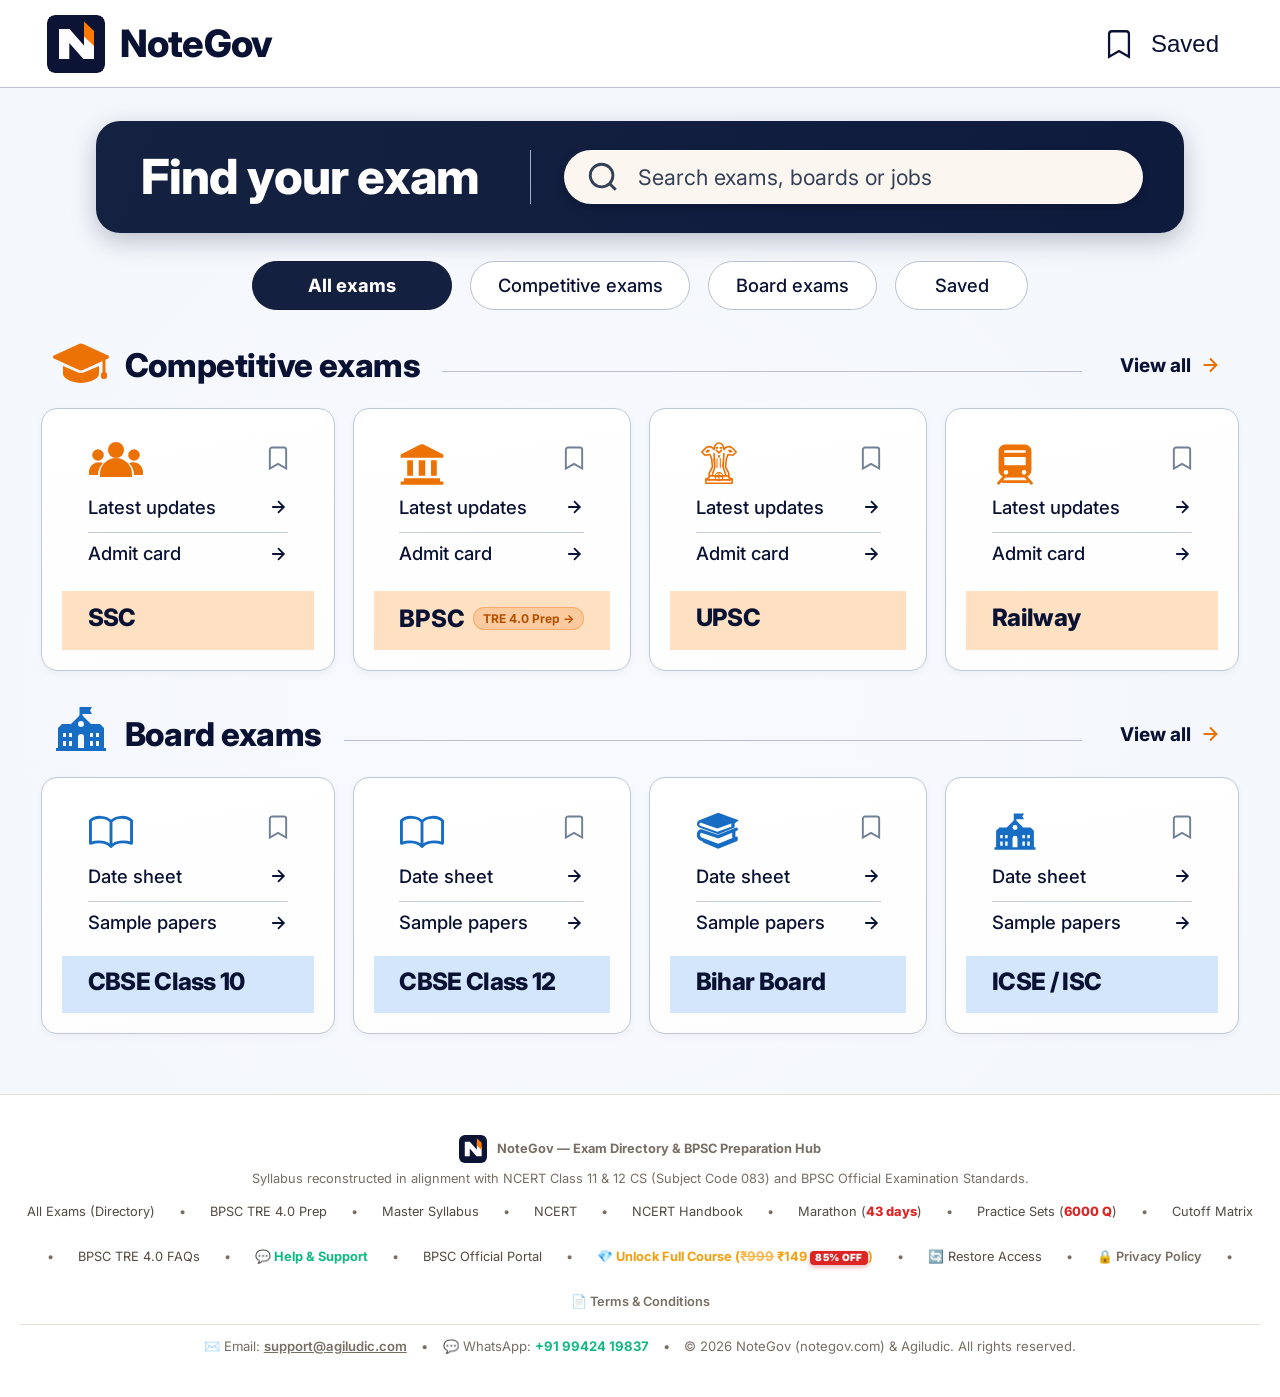
==== commit dfca0f25: "feat(ui): move Competitive exams section and filter to top of directory" ====
--- a/index.html
+++ b/index.html
@@ -244,12 +244,171 @@
     <!-- Category Filter Pills -->
     <nav class="directory-filters" aria-label="Filter exams">
       <button type="button" class="active" data-filter="all" onclick="setDirectoryFilter('all')">All exams</button>
+      <button type="button" data-filter="competitive" onclick="setDirectoryFilter('competitive')">Competitive exams</button>
       <button type="button" data-filter="board" onclick="setDirectoryFilter('board')">Board exams</button>
-      <button type="button" data-filter="competitive" onclick="setDirectoryFilter('competitive')">Competitive exams</button>
       <button type="button" data-filter="saved" onclick="setDirectoryFilter('saved')">Saved</button>
     </nav>
 
-    <!-- SECTION 1: Board Exams -->
+    <!-- SECTION 1: Competitive Exams -->
+    <section class="exam-group competitive" data-group="competitive" aria-labelledby="competitive-exams-title">
+      <div class="exam-group-header">
+        <svg class="directory-group-icon" viewBox="0 0 56 54" aria-hidden="true" focusable="false">
+          <path fill="currentColor" d="M2 21 26 10a5 5 0 0 1 4 0l24 11a2 2 0 0 1 0 4L30 36a5 5 0 0 1-4 0L2 25a2 2 0 0 1 0-4Z"/>
+          <path fill="currentColor" d="m10 32 14 6a10 10 0 0 0 8 0l14-6v8c0 5-11 9-18 9s-18-4-18-9Z"/>
+          <path fill="none" stroke="currentColor" stroke-width="3" stroke-linecap="round" d="M51 25v15"/>
+          <rect fill="currentColor" x="48" y="38" width="6" height="7" rx="2.5"/>
+        </svg>
+        <h2 id="competitive-exams-title">Competitive exams</h2>
+        <span class="exam-group-rule" aria-hidden="true"></span>
+        <button type="button" class="view-all-link" onclick="setDirectoryFilter('competitive')">
+          View all <svg viewBox="0 0 24 24" width="22" height="22" stroke="currentColor" stroke-width="2.2" fill="none"><path d="M5 12h14m-7-7 7 7-7 7"/></svg>
+        </button>
+      </div>
+
+      <div class="exam-grid">
+        <!-- Card 1: SSC -->
+        <article class="exam-card competitive" data-id="ssc-cgl" data-group="competitive" data-title="SSC" data-terms="Staff Selection Commission CGL combined graduate level CHSL MTS GD jobs latest updates admit card">
+          <div class="exam-card-body">
+            <div class="exam-card-heading">
+              <svg class="directory-card-icon" data-icon="people" viewBox="0 0 56 54" aria-hidden="true" focusable="false">
+                <circle fill="currentColor" cx="28" cy="12" r="8"/>
+                <circle fill="currentColor" cx="10" cy="17" r="5.8"/>
+                <circle fill="currentColor" cx="46" cy="17" r="5.8"/>
+                <path fill="currentColor" d="M12 39v-3a16 16 0 0 1 32 0v3ZM1 37v-3a10 10 0 0 1 14-9c-3 3-5 7-5 12Zm54 0h-9c0-5-2-9-5-12a10 10 0 0 1 14 9Z"/>
+              </svg>
+              <button type="button" class="icon-btn directory-bookmark" aria-label="Save SSC" onclick="toggleDirectorySaved('ssc-cgl', event)">
+                <svg viewBox="0 0 24 24" width="28" height="28" stroke="currentColor" stroke-width="1.65" fill="none" aria-hidden="true"><path d="m19 21-7-4-7 4V5a2 2 0 0 1 2-2h10a2 2 0 0 1 2 2v16z"/></svg>
+              </button>
+            </div>
+            <ul class="directory-links">
+              <li>
+                <a href="https://ssc.gov.in/home/noticeboard" target="_blank" rel="noreferrer">
+                  <span>Latest updates</span>
+                  <svg viewBox="0 0 24 24" width="20" height="20" stroke="currentColor" stroke-width="2.2" fill="none"><path d="M5 12h14m-7-7 7 7-7 7"/></svg>
+                </a>
+              </li>
+              <li>
+                <a href="https://ssc.gov.in/home/admit-card" target="_blank" rel="noreferrer">
+                  <span>Admit card</span>
+                  <svg viewBox="0 0 24 24" width="20" height="20" stroke="currentColor" stroke-width="2.2" fill="none"><path d="M5 12h14m-7-7 7 7-7 7"/></svg>
+                </a>
+              </li>
+            </ul>
+          </div>
+          <h3>
+            <a class="notebook-link" href="https://ssc.gov.in/" target="_blank" rel="noreferrer">
+              SSC
+            </a>
+          </h3>
+        </article>
+
+        <!-- Card 2: BPSC (Opens full BPSC suite) -->
+        <article class="exam-card competitive" data-id="bpsc-tre" data-group="competitive" data-title="BPSC" data-terms="Bihar Public Service Commission teacher recruitment TRE teaching jobs BPSC TRE 4.0 Computer Science PGT latest updates admit card syllabus mock test practice sets">
+          <div class="exam-card-body" onclick="openBpscSection('dashboard');" style="cursor:pointer;" title="Click to open BPSC TRE 4.0 Preparation Portal">
+            <div class="exam-card-heading">
+              <svg class="directory-card-icon" viewBox="0 0 56 54" aria-hidden="true" focusable="false">
+                <path fill="currentColor" d="m2 16 24-12a4 4 0 0 1 4 0l24 12v4H2Zm4 29h44v4H6Zm4-22h7v19h-7Zm14 0h8v19h-8Zm15 0h7v19h-7ZM2 49h52v4H2Z"/>
+              </svg>
+              <button type="button" class="icon-btn directory-bookmark" aria-label="Save BPSC" onclick="toggleDirectorySaved('bpsc-tre', event)">
+                <svg viewBox="0 0 24 24" width="28" height="28" stroke="currentColor" stroke-width="1.65" fill="none" aria-hidden="true"><path d="m19 21-7-4-7 4V5a2 2 0 0 1 2-2h10a2 2 0 0 1 2 2v16z"/></svg>
+              </button>
+            </div>
+            <ul class="directory-links" onclick="event.stopPropagation();">
+              <li>
+                <a href="https://bpsc.bihar.gov.in/" target="_blank" rel="noreferrer">
+                  <span>Latest updates</span>
+                  <svg viewBox="0 0 24 24" width="20" height="20" stroke="currentColor" stroke-width="2.2" fill="none"><path d="M5 12h14m-7-7 7 7-7 7"/></svg>
+                </a>
+              </li>
+              <li>
+                <a href="https://bpsconline.bihar.gov.in/candidate/login" target="_blank" rel="noreferrer">
+                  <span>Admit card</span>
+                  <svg viewBox="0 0 24 24" width="20" height="20" stroke="currentColor" stroke-width="2.2" fill="none"><path d="M5 12h14m-7-7 7 7-7 7"/></svg>
+                </a>
+              </li>
+            </ul>
+          </div>
+          <h3>
+            <button type="button" class="notebook-link" onclick="openBpscSection('dashboard');" title="Open BPSC TRE 4.0 Preparation Portal">
+              <span>BPSC</span>
+              <span class="bpsc-badge-indicator" style="font-size:0.75rem; font-weight:700; background:rgba(237,114,5,0.18); color:#b44e00; padding:3px 9px; border-radius:12px; border:1px solid rgba(237,114,5,0.35); text-decoration:none;">TRE 4.0 Prep →</span>
+            </button>
+          </h3>
+        </article>
+
+        <!-- Card 3: UPSC -->
+        <article class="exam-card competitive" data-id="upsc" data-group="competitive" data-title="UPSC" data-terms="Union Public Service Commission civil services IAS IFS IPS NDA CDS jobs latest updates admit card">
+          <div class="exam-card-body">
+            <div class="exam-card-heading">
+              <svg class="directory-card-icon" viewBox="0 0 56 54" aria-hidden="true" focusable="false">
+                <path fill="none" stroke="currentColor" stroke-width="2" stroke-linecap="round" stroke-linejoin="round" d="M22 10c0-5 3-8 6-8s6 3 6 8c2-3 6-5 10-2l5 5-4 4-6-1-2 5-1 10 4 8v5l4 2v5H12v-5l4-2v-5l4-8-1-10-2-5-6 1-4-4 5-5c4-3 8-1 10 2Z M17 42h22M14 47h28M22 15l1 16-3 9m14-25-1 16 3 9M25 11l3 3 3-3"/>
+                <path fill="currentColor" d="m11 13 3-3 3 1-2 3Zm34 0-3-3-3 1 2 3ZM24 7h3v2h-3Zm5 0h3v2h-3Zm-3 10h4l-2 4Z"/>
+                <circle fill="none" stroke="currentColor" stroke-width="1.5" cx="28" cy="43" r="4.8"/>
+                <path fill="none" stroke="currentColor" stroke-width="1.3" stroke-linecap="round" d="M28 38.4v9.2m-4.6-4.6h9.2m-11-21 1 8m11-8-1 8m-7-9v11m4-11v11M17 46l-1 2m24-2 1 2"/>
+              </svg>
+              <button type="button" class="icon-btn directory-bookmark" aria-label="Save UPSC" onclick="toggleDirectorySaved('upsc', event)">
+                <svg viewBox="0 0 24 24" width="28" height="28" stroke="currentColor" stroke-width="1.65" fill="none" aria-hidden="true"><path d="m19 21-7-4-7 4V5a2 2 0 0 1 2-2h10a2 2 0 0 1 2 2v16z"/></svg>
+              </button>
+            </div>
+            <ul class="directory-links">
+              <li>
+                <a href="https://upsc.gov.in/" target="_blank" rel="noreferrer">
+                  <span>Latest updates</span>
+                  <svg viewBox="0 0 24 24" width="20" height="20" stroke="currentColor" stroke-width="2.2" fill="none"><path d="M5 12h14m-7-7 7 7-7 7"/></svg>
+                </a>
+              </li>
+              <li>
+                <a href="https://upsconline.nic.in/" target="_blank" rel="noreferrer">
+                  <span>Admit card</span>
+                  <svg viewBox="0 0 24 24" width="20" height="20" stroke="currentColor" stroke-width="2.2" fill="none"><path d="M5 12h14m-7-7 7 7-7 7"/></svg>
+                </a>
+              </li>
+            </ul>
+          </div>
+          <h3>
+            <a class="notebook-link" href="https://upsc.gov.in/" target="_blank" rel="noreferrer">
+              UPSC
+            </a>
+          </h3>
+        </article>
+
+        <!-- Card 4: Railway -->
+        <article class="exam-card competitive" data-id="rrb-ntpc" data-group="competitive" data-title="Railway" data-terms="Railways RRB Railway Recruitment Board NTPC group D ALP technician jobs latest updates admit card">
+          <div class="exam-card-body">
+            <div class="exam-card-heading">
+              <svg class="directory-card-icon" viewBox="0 0 56 54" aria-hidden="true" focusable="false">
+                <path fill="currentColor" fill-rule="evenodd" d="M8 12A8 8 0 0 1 16 4h24a8 8 0 0 1 8 8v23a9 9 0 0 1-9 9H17a9 9 0 0 1-9-9Zm7-1v3h26v-3Zm0 8v10h26V19Zm2 16a2.8 2.8 0 1 0 0 5.6 2.8 2.8 0 0 0 0-5.6Zm22 0a2.8 2.8 0 1 0 0 5.6 2.8 2.8 0 0 0 0-5.6Z"/>
+                <path fill="none" stroke="currentColor" stroke-width="3.5" stroke-linecap="round" d="m15 43-7 8m33-8 7 8M13 49h30"/>
+              </svg>
+              <button type="button" class="icon-btn directory-bookmark" aria-label="Save Railway" onclick="toggleDirectorySaved('rrb-ntpc', event)">
+                <svg viewBox="0 0 24 24" width="28" height="28" stroke="currentColor" stroke-width="1.65" fill="none" aria-hidden="true"><path d="m19 21-7-4-7 4V5a2 2 0 0 1 2-2h10a2 2 0 0 1 2 2v16z"/></svg>
+              </button>
+            </div>
+            <ul class="directory-links">
+              <li>
+                <a href="https://www.rrbcdg.gov.in/index.php" target="_blank" rel="noreferrer">
+                  <span>Latest updates</span>
+                  <svg viewBox="0 0 24 24" width="20" height="20" stroke="currentColor" stroke-width="2.2" fill="none"><path d="M5 12h14m-7-7 7 7-7 7"/></svg>
+                </a>
+              </li>
+              <li>
+                <a href="https://www.rrbcdg.gov.in/2025-06-ntpcg.php" target="_blank" rel="noreferrer">
+                  <span>Admit card</span>
+                  <svg viewBox="0 0 24 24" width="20" height="20" stroke="currentColor" stroke-width="2.2" fill="none"><path d="M5 12h14m-7-7 7 7-7 7"/></svg>
+                </a>
+              </li>
+            </ul>
+          </div>
+          <h3>
+            <a class="notebook-link" href="https://www.rrbcdg.gov.in/" target="_blank" rel="noreferrer">
+              Railway
+            </a>
+          </h3>
+        </article>
+      </div>
+    </section>
+
+    <!-- SECTION 2: Board Exams -->
     <section class="exam-group board" data-group="board" aria-labelledby="board-exams-title">
       <div class="exam-group-header">
         <svg class="directory-group-icon" viewBox="0 0 56 54" aria-hidden="true" focusable="false">
@@ -396,165 +555,6 @@
           <h3>
             <a class="notebook-link" href="https://cisce.org/" target="_blank" rel="noreferrer">
               ICSE / ISC
-            </a>
-          </h3>
-        </article>
-      </div>
-    </section>
-
-    <!-- SECTION 2: Competitive Exams -->
-    <section class="exam-group competitive" data-group="competitive" aria-labelledby="competitive-exams-title">
-      <div class="exam-group-header">
-        <svg class="directory-group-icon" viewBox="0 0 56 54" aria-hidden="true" focusable="false">
-          <path fill="currentColor" d="M2 21 26 10a5 5 0 0 1 4 0l24 11a2 2 0 0 1 0 4L30 36a5 5 0 0 1-4 0L2 25a2 2 0 0 1 0-4Z"/>
-          <path fill="currentColor" d="m10 32 14 6a10 10 0 0 0 8 0l14-6v8c0 5-11 9-18 9s-18-4-18-9Z"/>
-          <path fill="none" stroke="currentColor" stroke-width="3" stroke-linecap="round" d="M51 25v15"/>
-          <rect fill="currentColor" x="48" y="38" width="6" height="7" rx="2.5"/>
-        </svg>
-        <h2 id="competitive-exams-title">Competitive exams</h2>
-        <span class="exam-group-rule" aria-hidden="true"></span>
-        <button type="button" class="view-all-link" onclick="setDirectoryFilter('competitive')">
-          View all <svg viewBox="0 0 24 24" width="22" height="22" stroke="currentColor" stroke-width="2.2" fill="none"><path d="M5 12h14m-7-7 7 7-7 7"/></svg>
-        </button>
-      </div>
-
-      <div class="exam-grid">
-        <!-- Card 1: SSC -->
-        <article class="exam-card competitive" data-id="ssc-cgl" data-group="competitive" data-title="SSC" data-terms="Staff Selection Commission CGL combined graduate level CHSL MTS GD jobs latest updates admit card">
-          <div class="exam-card-body">
-            <div class="exam-card-heading">
-              <svg class="directory-card-icon" data-icon="people" viewBox="0 0 56 54" aria-hidden="true" focusable="false">
-                <circle fill="currentColor" cx="28" cy="12" r="8"/>
-                <circle fill="currentColor" cx="10" cy="17" r="5.8"/>
-                <circle fill="currentColor" cx="46" cy="17" r="5.8"/>
-                <path fill="currentColor" d="M12 39v-3a16 16 0 0 1 32 0v3ZM1 37v-3a10 10 0 0 1 14-9c-3 3-5 7-5 12Zm54 0h-9c0-5-2-9-5-12a10 10 0 0 1 14 9Z"/>
-              </svg>
-              <button type="button" class="icon-btn directory-bookmark" aria-label="Save SSC" onclick="toggleDirectorySaved('ssc-cgl', event)">
-                <svg viewBox="0 0 24 24" width="28" height="28" stroke="currentColor" stroke-width="1.65" fill="none" aria-hidden="true"><path d="m19 21-7-4-7 4V5a2 2 0 0 1 2-2h10a2 2 0 0 1 2 2v16z"/></svg>
-              </button>
-            </div>
-            <ul class="directory-links">
-              <li>
-                <a href="https://ssc.gov.in/home/noticeboard" target="_blank" rel="noreferrer">
-                  <span>Latest updates</span>
-                  <svg viewBox="0 0 24 24" width="20" height="20" stroke="currentColor" stroke-width="2.2" fill="none"><path d="M5 12h14m-7-7 7 7-7 7"/></svg>
-                </a>
-              </li>
-              <li>
-                <a href="https://ssc.gov.in/home/admit-card" target="_blank" rel="noreferrer">
-                  <span>Admit card</span>
-                  <svg viewBox="0 0 24 24" width="20" height="20" stroke="currentColor" stroke-width="2.2" fill="none"><path d="M5 12h14m-7-7 7 7-7 7"/></svg>
-                </a>
-              </li>
-            </ul>
-          </div>
-          <h3>
-            <a class="notebook-link" href="https://ssc.gov.in/" target="_blank" rel="noreferrer">
-              SSC
-            </a>
-          </h3>
-        </article>
-
-        <!-- Card 2: BPSC (Opens full BPSC suite) -->
-        <article class="exam-card competitive" data-id="bpsc-tre" data-group="competitive" data-title="BPSC" data-terms="Bihar Public Service Commission teacher recruitment TRE teaching jobs BPSC TRE 4.0 Computer Science PGT latest updates admit card syllabus mock test practice sets">
-          <div class="exam-card-body" onclick="openBpscSection('dashboard');" style="cursor:pointer;" title="Click to open BPSC TRE 4.0 Preparation Portal">
-            <div class="exam-card-heading">
-              <svg class="directory-card-icon" viewBox="0 0 56 54" aria-hidden="true" focusable="false">
-                <path fill="currentColor" d="m2 16 24-12a4 4 0 0 1 4 0l24 12v4H2Zm4 29h44v4H6Zm4-22h7v19h-7Zm14 0h8v19h-8Zm15 0h7v19h-7ZM2 49h52v4H2Z"/>
-              </svg>
-              <button type="button" class="icon-btn directory-bookmark" aria-label="Save BPSC" onclick="toggleDirectorySaved('bpsc-tre', event)">
-                <svg viewBox="0 0 24 24" width="28" height="28" stroke="currentColor" stroke-width="1.65" fill="none" aria-hidden="true"><path d="m19 21-7-4-7 4V5a2 2 0 0 1 2-2h10a2 2 0 0 1 2 2v16z"/></svg>
-              </button>
-            </div>
-            <ul class="directory-links" onclick="event.stopPropagation();">
-              <li>
-                <a href="https://bpsc.bihar.gov.in/" target="_blank" rel="noreferrer">
-                  <span>Latest updates</span>
-                  <svg viewBox="0 0 24 24" width="20" height="20" stroke="currentColor" stroke-width="2.2" fill="none"><path d="M5 12h14m-7-7 7 7-7 7"/></svg>
-                </a>
-              </li>
-              <li>
-                <a href="https://bpsconline.bihar.gov.in/candidate/login" target="_blank" rel="noreferrer">
-                  <span>Admit card</span>
-                  <svg viewBox="0 0 24 24" width="20" height="20" stroke="currentColor" stroke-width="2.2" fill="none"><path d="M5 12h14m-7-7 7 7-7 7"/></svg>
-                </a>
-              </li>
-            </ul>
-          </div>
-          <h3>
-            <button type="button" class="notebook-link" onclick="openBpscSection('dashboard');" title="Open BPSC TRE 4.0 Preparation Portal">
-              <span>BPSC</span>
-              <span class="bpsc-badge-indicator" style="font-size:0.75rem; font-weight:700; background:rgba(237,114,5,0.18); color:#b44e00; padding:3px 9px; border-radius:12px; border:1px solid rgba(237,114,5,0.35); text-decoration:none;">TRE 4.0 Prep →</span>
-            </button>
-          </h3>
-        </article>
-
-        <!-- Card 3: UPSC -->
-        <article class="exam-card competitive" data-id="upsc" data-group="competitive" data-title="UPSC" data-terms="Union Public Service Commission civil services IAS IFS IPS NDA CDS jobs latest updates admit card">
-          <div class="exam-card-body">
-            <div class="exam-card-heading">
-              <svg class="directory-card-icon" viewBox="0 0 56 54" aria-hidden="true" focusable="false">
-                <path fill="none" stroke="currentColor" stroke-width="2" stroke-linecap="round" stroke-linejoin="round" d="M22 10c0-5 3-8 6-8s6 3 6 8c2-3 6-5 10-2l5 5-4 4-6-1-2 5-1 10 4 8v5l4 2v5H12v-5l4-2v-5l4-8-1-10-2-5-6 1-4-4 5-5c4-3 8-1 10 2Z M17 42h22M14 47h28M22 15l1 16-3 9m14-25-1 16 3 9M25 11l3 3 3-3"/>
-                <path fill="currentColor" d="m11 13 3-3 3 1-2 3Zm34 0-3-3-3 1 2 3ZM24 7h3v2h-3Zm5 0h3v2h-3Zm-3 10h4l-2 4Z"/>
-                <circle fill="none" stroke="currentColor" stroke-width="1.5" cx="28" cy="43" r="4.8"/>
-                <path fill="none" stroke="currentColor" stroke-width="1.3" stroke-linecap="round" d="M28 38.4v9.2m-4.6-4.6h9.2m-11-21 1 8m11-8-1 8m-7-9v11m4-11v11M17 46l-1 2m24-2 1 2"/>
-              </svg>
-              <button type="button" class="icon-btn directory-bookmark" aria-label="Save UPSC" onclick="toggleDirectorySaved('upsc', event)">
-                <svg viewBox="0 0 24 24" width="28" height="28" stroke="currentColor" stroke-width="1.65" fill="none" aria-hidden="true"><path d="m19 21-7-4-7 4V5a2 2 0 0 1 2-2h10a2 2 0 0 1 2 2v16z"/></svg>
-              </button>
-            </div>
-            <ul class="directory-links">
-              <li>
-                <a href="https://upsc.gov.in/" target="_blank" rel="noreferrer">
-                  <span>Latest updates</span>
-                  <svg viewBox="0 0 24 24" width="20" height="20" stroke="currentColor" stroke-width="2.2" fill="none"><path d="M5 12h14m-7-7 7 7-7 7"/></svg>
-                </a>
-              </li>
-              <li>
-                <a href="https://upsconline.nic.in/" target="_blank" rel="noreferrer">
-                  <span>Admit card</span>
-                  <svg viewBox="0 0 24 24" width="20" height="20" stroke="currentColor" stroke-width="2.2" fill="none"><path d="M5 12h14m-7-7 7 7-7 7"/></svg>
-                </a>
-              </li>
-            </ul>
-          </div>
-          <h3>
-            <a class="notebook-link" href="https://upsc.gov.in/" target="_blank" rel="noreferrer">
-              UPSC
-            </a>
-          </h3>
-        </article>
-
-        <!-- Card 4: Railway -->
-        <article class="exam-card competitive" data-id="rrb-ntpc" data-group="competitive" data-title="Railway" data-terms="Railways RRB Railway Recruitment Board NTPC group D ALP technician jobs latest updates admit card">
-          <div class="exam-card-body">
-            <div class="exam-card-heading">
-              <svg class="directory-card-icon" viewBox="0 0 56 54" aria-hidden="true" focusable="false">
-                <path fill="currentColor" fill-rule="evenodd" d="M8 12A8 8 0 0 1 16 4h24a8 8 0 0 1 8 8v23a9 9 0 0 1-9 9H17a9 9 0 0 1-9-9Zm7-1v3h26v-3Zm0 8v10h26V19Zm2 16a2.8 2.8 0 1 0 0 5.6 2.8 2.8 0 0 0 0-5.6Zm22 0a2.8 2.8 0 1 0 0 5.6 2.8 2.8 0 0 0 0-5.6Z"/>
-                <path fill="none" stroke="currentColor" stroke-width="3.5" stroke-linecap="round" d="m15 43-7 8m33-8 7 8M13 49h30"/>
-              </svg>
-              <button type="button" class="icon-btn directory-bookmark" aria-label="Save Railway" onclick="toggleDirectorySaved('rrb-ntpc', event)">
-                <svg viewBox="0 0 24 24" width="28" height="28" stroke="currentColor" stroke-width="1.65" fill="none" aria-hidden="true"><path d="m19 21-7-4-7 4V5a2 2 0 0 1 2-2h10a2 2 0 0 1 2 2v16z"/></svg>
-              </button>
-            </div>
-            <ul class="directory-links">
-              <li>
-                <a href="https://www.rrbcdg.gov.in/index.php" target="_blank" rel="noreferrer">
-                  <span>Latest updates</span>
-                  <svg viewBox="0 0 24 24" width="20" height="20" stroke="currentColor" stroke-width="2.2" fill="none"><path d="M5 12h14m-7-7 7 7-7 7"/></svg>
-                </a>
-              </li>
-              <li>
-                <a href="https://www.rrbcdg.gov.in/2025-06-ntpcg.php" target="_blank" rel="noreferrer">
-                  <span>Admit card</span>
-                  <svg viewBox="0 0 24 24" width="20" height="20" stroke="currentColor" stroke-width="2.2" fill="none"><path d="M5 12h14m-7-7 7 7-7 7"/></svg>
-                </a>
-              </li>
-            </ul>
-          </div>
-          <h3>
-            <a class="notebook-link" href="https://www.rrbcdg.gov.in/" target="_blank" rel="noreferrer">
-              Railway
             </a>
           </h3>
         </article>
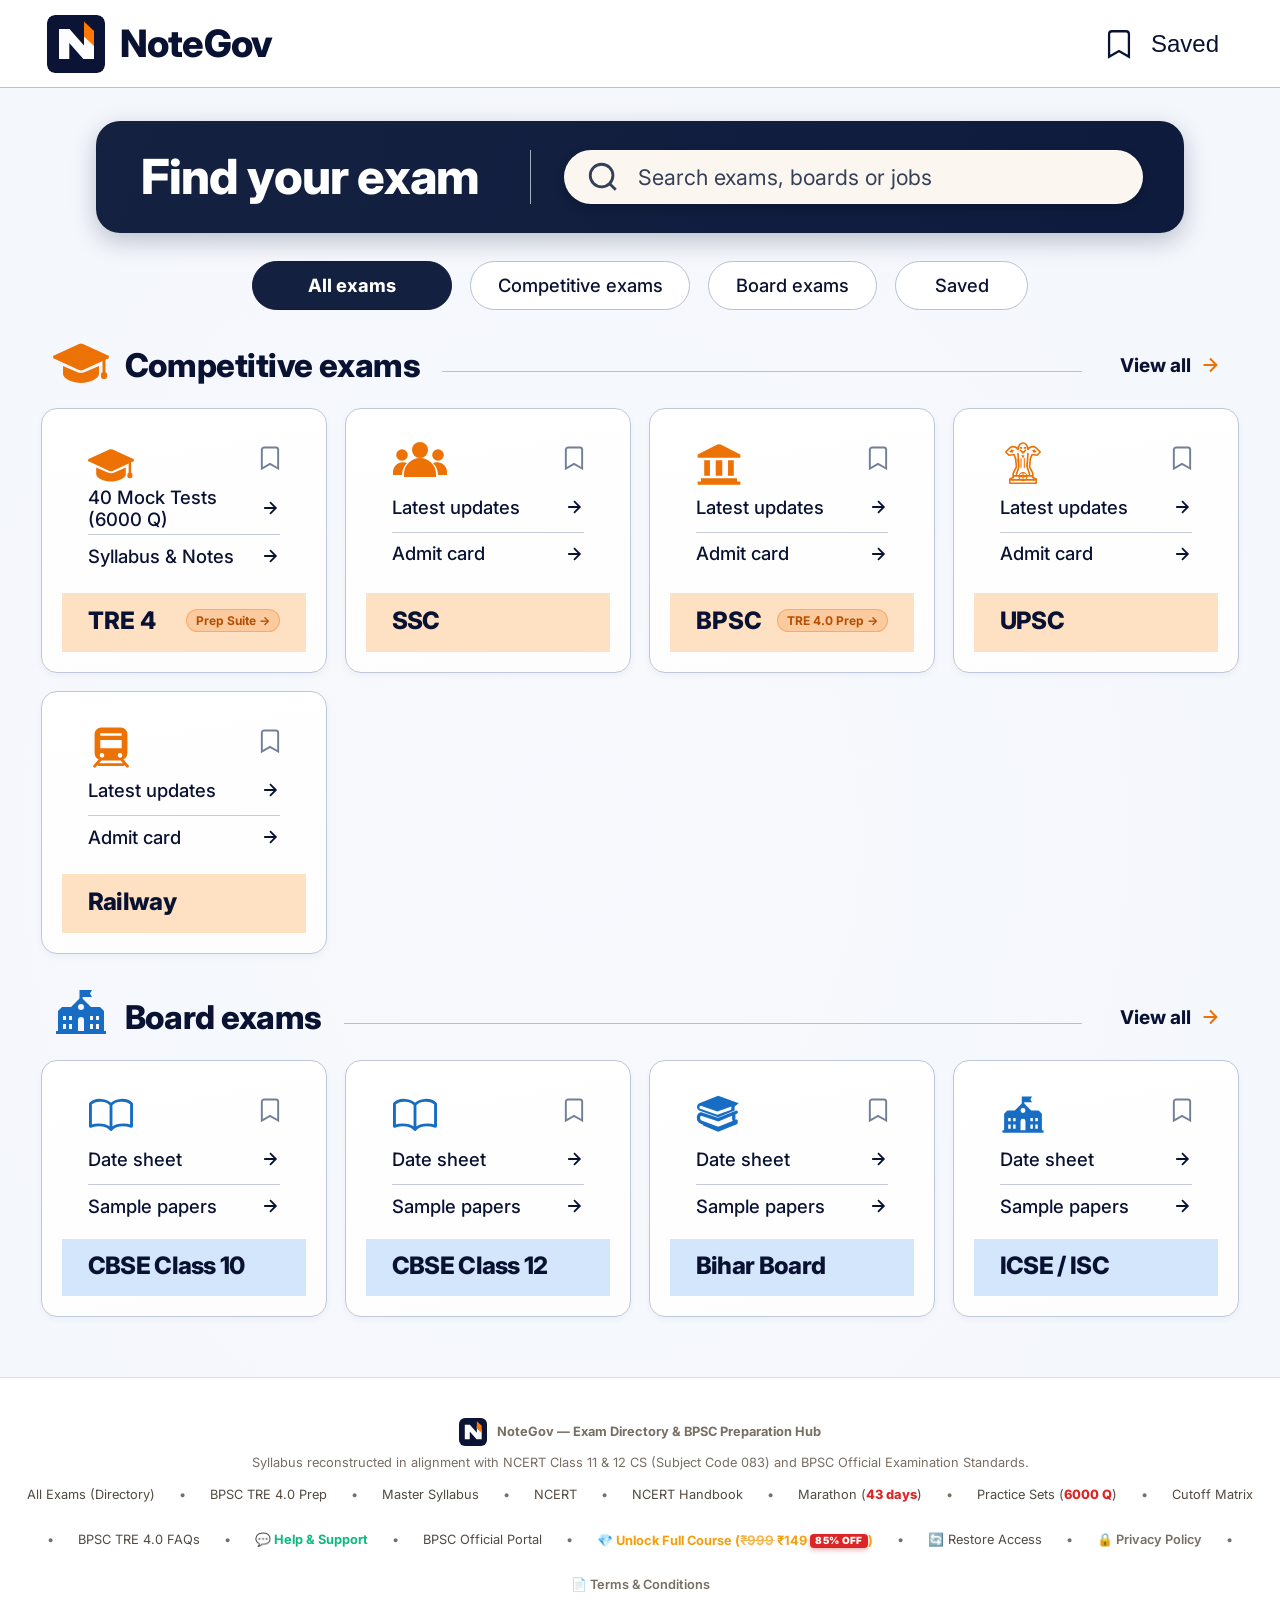
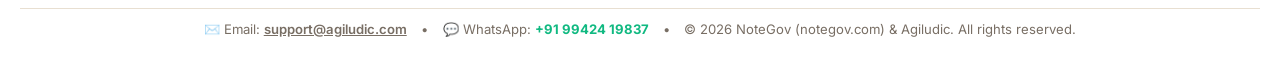
==== commit 4d599e10: "feat(ui): add dedicated TRE 4 card view at index 0 in Competitive exams" ====
--- a/index.html
+++ b/index.html
@@ -266,7 +266,44 @@
       </div>
 
       <div class="exam-grid">
-        <!-- Card 1: SSC -->
+        <!-- Card 1: TRE 4 (Index 0 in Competitive exams) -->
+        <article class="exam-card competitive" data-id="bpsc-tre-4" data-group="competitive" data-title="TRE 4" data-terms="BPSC TRE 4.0 TRE 4 Computer Science PGT Class 11-12 Bihar Teacher Recruitment 40 Mock Tests 6000 Questions Syllabus Marathon NCERT Cutoff Matrix">
+          <div class="exam-card-body" onclick="openBpscSection('dashboard');" style="cursor:pointer;" title="Click to open BPSC TRE 4.0 Preparation Portal">
+            <div class="exam-card-heading">
+              <svg class="directory-card-icon" viewBox="0 0 56 54" aria-hidden="true" focusable="false">
+                <path fill="currentColor" d="M2 21 26 10a5 5 0 0 1 4 0l24 11a2 2 0 0 1 0 4L30 36a5 5 0 0 1-4 0L2 25a2 2 0 0 1 0-4Z"/>
+                <path fill="currentColor" d="m10 32 14 6a10 10 0 0 0 8 0l14-6v8c0 5-11 9-18 9s-18-4-18-9Z"/>
+                <path fill="none" stroke="currentColor" stroke-width="3" stroke-linecap="round" d="M51 25v15"/>
+                <rect fill="currentColor" x="48" y="38" width="6" height="7" rx="2.5"/>
+              </svg>
+              <button type="button" class="icon-btn directory-bookmark" aria-label="Save TRE 4" onclick="toggleDirectorySaved('bpsc-tre-4', event)">
+                <svg viewBox="0 0 24 24" width="28" height="28" stroke="currentColor" stroke-width="1.65" fill="none" aria-hidden="true"><path d="m19 21-7-4-7 4V5a2 2 0 0 1 2-2h10a2 2 0 0 1 2 2v16z"/></svg>
+              </button>
+            </div>
+            <ul class="directory-links" onclick="event.stopPropagation();">
+              <li>
+                <a href="#practice" onclick="openBpscSection('practice'); return false;">
+                  <span>40 Mock Tests (6000 Q)</span>
+                  <svg viewBox="0 0 24 24" width="20" height="20" stroke="currentColor" stroke-width="2.2" fill="none"><path d="M5 12h14m-7-7 7 7-7 7"/></svg>
+                </a>
+              </li>
+              <li>
+                <a href="#syllabus" onclick="openBpscSection('syllabus'); return false;">
+                  <span>Syllabus &amp; Notes</span>
+                  <svg viewBox="0 0 24 24" width="20" height="20" stroke="currentColor" stroke-width="2.2" fill="none"><path d="M5 12h14m-7-7 7 7-7 7"/></svg>
+                </a>
+              </li>
+            </ul>
+          </div>
+          <h3>
+            <button type="button" class="notebook-link" onclick="openBpscSection('dashboard');" title="Open BPSC TRE 4.0 Preparation Portal">
+              <span>TRE 4</span>
+              <span class="bpsc-badge-indicator" style="font-size:0.75rem; font-weight:700; background:rgba(237,114,5,0.18); color:#b44e00; padding:3px 9px; border-radius:12px; border:1px solid rgba(237,114,5,0.35); text-decoration:none;">Prep Suite →</span>
+            </button>
+          </h3>
+        </article>
+
+        <!-- Card 2: SSC -->
         <article class="exam-card competitive" data-id="ssc-cgl" data-group="competitive" data-title="SSC" data-terms="Staff Selection Commission CGL combined graduate level CHSL MTS GD jobs latest updates admit card">
           <div class="exam-card-body">
             <div class="exam-card-heading">
--- a/css/directory.css
+++ b/css/directory.css
@@ -315,7 +315,7 @@
 
 .exam-directory .exam-grid {
   display: grid;
-  grid-template-columns: minmax(0, 1.055fr) repeat(2, minmax(0, 1fr)) minmax(0, 1.055fr);
+  grid-template-columns: repeat(auto-fit, minmax(230px, 1fr));
   gap: 18px;
 }
 
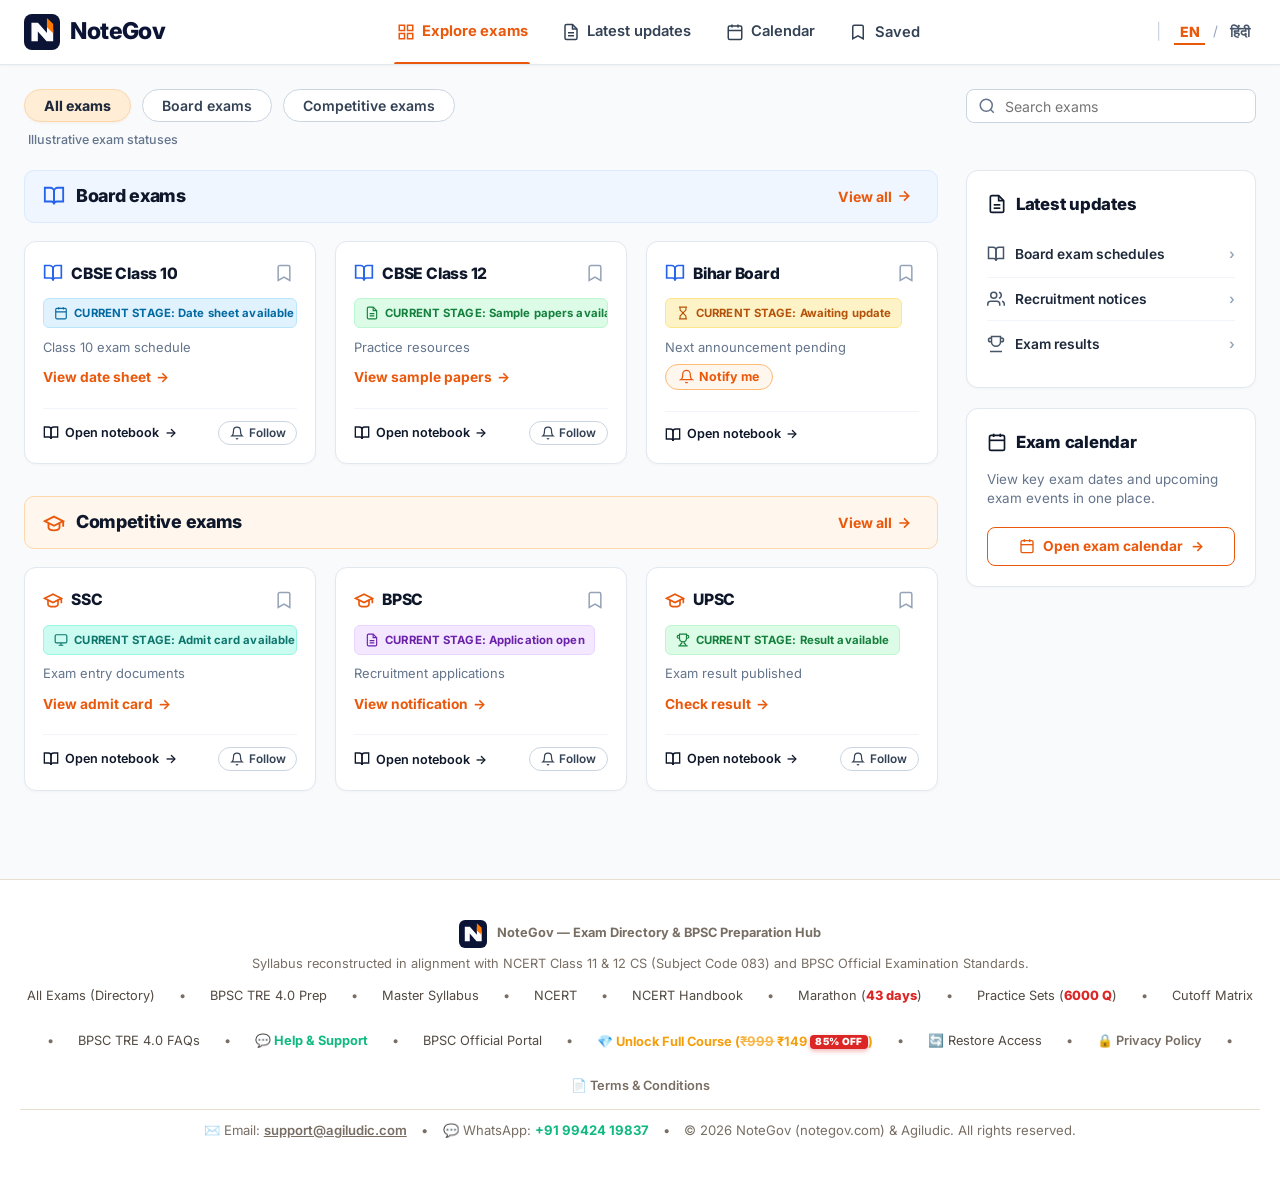
==== commit 106e477f: "feat(dashboard): redesign dashboard directory to match 2026 SaaS layout exactly - Reconstruct top na" ====
--- a/index.html
+++ b/index.html
@@ -212,15 +212,35 @@
   <header class="directory-header" id="notegov-header">
     <div class="directory-header-inner">
       <a href="#/" class="brand" onclick="showDirectoryView(); return false;" aria-label="NoteGov home">
-        <img src="assets/notegov.svg" alt="NoteGov Logo" width="58" height="58">
+        <img src="assets/notegov.svg" alt="NoteGov Logo" width="36" height="36">
         <span>NoteGov</span>
       </a>
-      <button type="button" class="directory-saved" id="btnDirectorySaved" onclick="setDirectoryFilter('saved');" aria-label="Saved exams">
-        <svg viewBox="0 0 24 24" width="34" height="34" stroke="currentColor" stroke-width="1.6" fill="none" aria-hidden="true">
-          <path d="m19 21-7-4-7 4V5a2 2 0 0 1 2-2h10a2 2 0 0 1 2 2v16z"/>
-        </svg>
-        <span>Saved</span>
-      </button>
+
+      <nav class="dir-main-nav" aria-label="Main Navigation">
+        <a href="#/" class="dir-nav-link active" onclick="setDirectoryFilter('all'); return false;">
+          <svg viewBox="0 0 24 24" width="18" height="18" stroke="currentColor" stroke-width="2" fill="none"><rect x="3" y="3" width="7" height="7"/><rect x="14" y="3" width="7" height="7"/><rect x="14" y="14" width="7" height="7"/><rect x="3" y="14" width="7" height="7"/></svg>
+          <span>Explore exams</span>
+        </a>
+        <a href="#updates" class="dir-nav-link" onclick="scrollToUpdates(); return false;">
+          <svg viewBox="0 0 24 24" width="18" height="18" stroke="currentColor" stroke-width="2" fill="none"><path d="M14 2H6a2 2 0 0 0-2 2v16a2 2 0 0 0 2 2h12a2 2 0 0 0 2-2V8z"/><polyline points="14 2 14 8 20 8"/><line x1="16" y1="13" x2="8" y2="13"/><line x1="16" y1="17" x2="8" y2="17"/></svg>
+          <span>Latest updates</span>
+        </a>
+        <a href="#calendar" class="dir-nav-link" onclick="openExamCalendarModal(); return false;">
+          <svg viewBox="0 0 24 24" width="18" height="18" stroke="currentColor" stroke-width="2" fill="none"><rect x="3" y="4" width="18" height="18" rx="2" ry="2"/><line x1="16" y1="2" x2="16" y2="6"/><line x1="8" y1="2" x2="8" y2="6"/><line x1="3" y1="10" x2="21" y2="10"/></svg>
+          <span>Calendar</span>
+        </a>
+        <button type="button" class="dir-nav-link directory-saved" id="btnDirectorySaved" onclick="setDirectoryFilter('saved');" aria-label="Saved exams">
+          <svg viewBox="0 0 24 24" width="18" height="18" stroke="currentColor" stroke-width="2" fill="none"><path d="m19 21-7-4-7 4V5a2 2 0 0 1 2-2h10a2 2 0 0 1 2 2v16z"/></svg>
+          <span>Saved</span>
+        </button>
+      </nav>
+
+      <div class="header-lang-wrap">
+        <span class="lang-divider" aria-hidden="true">|</span>
+        <button type="button" class="lang-btn active" id="btnLangEn" onclick="setLanguage('en');" title="English">EN</button>
+        <span class="lang-slash">/</span>
+        <button type="button" class="lang-btn" id="btnLangHi" onclick="setLanguage('hi');" title="हिन्दी">हिंदी</button>
+      </div>
     </div>
   </header>
 
@@ -228,381 +248,429 @@
        NOTEGOV EXAM DIRECTORY MAIN VIEW
        ======================================================== -->
   <main class="exam-directory" id="directory-view">
-    <!-- Hero Search Banner -->
-    <div class="directory-search-banner">
-      <h1>Find your exam</h1>
-      <span class="directory-search-divider" aria-hidden="true"></span>
-      <div class="directory-search" role="search">
-        <svg viewBox="0 0 24 24" width="34" height="34" stroke="currentColor" stroke-width="2" fill="none" aria-hidden="true"><circle cx="11" cy="11" r="8"/><path d="m21 21-4.3-4.3"/></svg>
-        <input type="search" id="directorySearchInput" aria-label="Search exams, boards or jobs" placeholder="Search exams, boards or jobs">
-        <button type="button" class="clear-search-btn" id="clearDirectorySearch" aria-label="Clear search" style="display:none;" onclick="clearDirectorySearch();">
-          <svg viewBox="0 0 24 24" width="20" height="20" stroke="currentColor" stroke-width="2" fill="none"><path d="M18 6 6 18M6 6l12 12"/></svg>
-        </button>
+    <h1 class="sr-only">NoteGov Exam Hub — Board Exams &amp; Competitive Exams</h1>
+
+    <!-- Sub-Header Toolbar (Filter Pills & Search Bar) -->
+    <div class="directory-toolbar">
+      <div class="toolbar-left">
+        <nav class="directory-filters" aria-label="Filter exams">
+          <button type="button" class="dir-pill-btn active" data-filter="all" onclick="setDirectoryFilter('all')">All exams</button>
+          <button type="button" class="dir-pill-btn" data-filter="board" onclick="setDirectoryFilter('board')">Board exams</button>
+          <button type="button" class="dir-pill-btn" data-filter="competitive" onclick="setDirectoryFilter('competitive')">Competitive exams</button>
+        </nav>
+        <div class="illustrative-status-text">Illustrative exam statuses</div>
+      </div>
+
+      <div class="toolbar-right">
+        <div class="dir-search-wrap">
+          <svg class="search-icon" viewBox="0 0 24 24" width="18" height="18" stroke="currentColor" stroke-width="2" fill="none"><circle cx="11" cy="11" r="8"/><path d="m21 21-4.3-4.3"/></svg>
+          <input type="search" id="directorySearchInput" aria-label="Search exams" placeholder="Search exams">
+          <button type="button" class="clear-search-btn" id="clearDirectorySearch" aria-label="Clear search" style="display:none;" onclick="clearDirectorySearch();">
+            <svg viewBox="0 0 24 24" width="16" height="16" stroke="currentColor" stroke-width="2" fill="none"><path d="M18 6 6 18M6 6l12 12"/></svg>
+          </button>
+        </div>
       </div>
     </div>
 
-    <!-- Category Filter Pills -->
-    <nav class="directory-filters" aria-label="Filter exams">
-      <button type="button" class="active" data-filter="all" onclick="setDirectoryFilter('all')">All exams</button>
-      <button type="button" data-filter="competitive" onclick="setDirectoryFilter('competitive')">Competitive exams</button>
-      <button type="button" data-filter="board" onclick="setDirectoryFilter('board')">Board exams</button>
-      <button type="button" data-filter="saved" onclick="setDirectoryFilter('saved')">Saved</button>
-    </nav>
-
-    <!-- SECTION 1: Competitive Exams -->
-    <section class="exam-group competitive" data-group="competitive" aria-labelledby="competitive-exams-title">
-      <div class="exam-group-header">
-        <svg class="directory-group-icon" viewBox="0 0 56 54" aria-hidden="true" focusable="false">
-          <path fill="currentColor" d="M2 21 26 10a5 5 0 0 1 4 0l24 11a2 2 0 0 1 0 4L30 36a5 5 0 0 1-4 0L2 25a2 2 0 0 1 0-4Z"/>
-          <path fill="currentColor" d="m10 32 14 6a10 10 0 0 0 8 0l14-6v8c0 5-11 9-18 9s-18-4-18-9Z"/>
-          <path fill="none" stroke="currentColor" stroke-width="3" stroke-linecap="round" d="M51 25v15"/>
-          <rect fill="currentColor" x="48" y="38" width="6" height="7" rx="2.5"/>
-        </svg>
-        <h2 id="competitive-exams-title">Competitive exams</h2>
-        <span class="exam-group-rule" aria-hidden="true"></span>
-        <button type="button" class="view-all-link" onclick="setDirectoryFilter('competitive')">
-          View all <svg viewBox="0 0 24 24" width="22" height="22" stroke="currentColor" stroke-width="2.2" fill="none"><path d="M5 12h14m-7-7 7 7-7 7"/></svg>
-        </button>
-      </div>
-
-      <div class="exam-grid">
-        <!-- Card 1: TRE 4 (Index 0 in Competitive exams) -->
-        <article class="exam-card competitive" data-id="bpsc-tre-4" data-group="competitive" data-title="TRE 4" data-terms="BPSC TRE 4.0 TRE 4 Computer Science PGT Class 11-12 Bihar Teacher Recruitment 40 Mock Tests 6000 Questions Syllabus Marathon NCERT Cutoff Matrix">
-          <div class="exam-card-body" onclick="openBpscSection('dashboard');" style="cursor:pointer;" title="Click to open BPSC TRE 4.0 Preparation Portal">
-            <div class="exam-card-heading">
-              <svg class="directory-card-icon" viewBox="0 0 56 54" aria-hidden="true" focusable="false">
-                <path fill="currentColor" d="M2 21 26 10a5 5 0 0 1 4 0l24 11a2 2 0 0 1 0 4L30 36a5 5 0 0 1-4 0L2 25a2 2 0 0 1 0-4Z"/>
-                <path fill="currentColor" d="m10 32 14 6a10 10 0 0 0 8 0l14-6v8c0 5-11 9-18 9s-18-4-18-9Z"/>
-                <path fill="none" stroke="currentColor" stroke-width="3" stroke-linecap="round" d="M51 25v15"/>
-                <rect fill="currentColor" x="48" y="38" width="6" height="7" rx="2.5"/>
+    <!-- 2-Column Layout (Main Cards Grid + Sidebar Widgets) -->
+    <div class="directory-layout-container">
+      <!-- Main Content (Left Column) -->
+      <div class="directory-main-content">
+
+        <!-- SECTION 1: Board Exams -->
+        <section class="exam-group board" data-group="board" aria-labelledby="board-exams-title">
+          <div class="section-banner board-banner">
+            <div class="banner-title-wrap">
+              <svg class="banner-icon blue-icon" viewBox="0 0 24 24" width="22" height="22" stroke="currentColor" stroke-width="2" fill="none" aria-hidden="true">
+                <path d="M2 3h6a4 4 0 0 1 4 4v14a3 3 0 0 0-3-3H2z"/><path d="M22 3h-6a4 4 0 0 0-4 4v14a3 3 0 0 1 3-3h7z"/>
               </svg>
-              <button type="button" class="icon-btn directory-bookmark" aria-label="Save TRE 4" onclick="toggleDirectorySaved('bpsc-tre-4', event)">
-                <svg viewBox="0 0 24 24" width="28" height="28" stroke="currentColor" stroke-width="1.65" fill="none" aria-hidden="true"><path d="m19 21-7-4-7 4V5a2 2 0 0 1 2-2h10a2 2 0 0 1 2 2v16z"/></svg>
+              <h2 id="board-exams-title">Board exams</h2>
+            </div>
+            <button type="button" class="view-all-link" onclick="setDirectoryFilter('board')">
+              <span>View all</span>
+              <svg viewBox="0 0 24 24" width="16" height="16" stroke="currentColor" stroke-width="2.4" fill="none" aria-hidden="true"><path d="M5 12h14m-7-7 7 7-7 7"/></svg>
+            </button>
+          </div>
+
+          <div class="exam-grid">
+            <!-- Card 1: CBSE Class 10 -->
+            <article class="exam-card board" data-id="cbse-10" data-group="board" data-title="CBSE Class 10" data-terms="CBSE Class 10 Central Board Secondary Education date sheet schedule sample papers matric">
+              <div class="card-head">
+                <div class="card-brand">
+                  <svg class="card-type-icon blue-icon" viewBox="0 0 24 24" width="20" height="20" stroke="currentColor" stroke-width="2" fill="none" aria-hidden="true"><path d="M2 3h6a4 4 0 0 1 4 4v14a3 3 0 0 0-3-3H2z"/><path d="M22 3h-6a4 4 0 0 0-4 4v14a3 3 0 0 1 3-3h7z"/></svg>
+                  <h3>CBSE Class 10</h3>
+                </div>
+                <button type="button" class="icon-btn directory-bookmark" aria-label="Save CBSE Class 10" onclick="toggleDirectorySaved('cbse-10', event)">
+                  <svg viewBox="0 0 24 24" width="20" height="20" stroke="currentColor" stroke-width="1.8" fill="none" aria-hidden="true"><path d="m19 21-7-4-7 4V5a2 2 0 0 1 2-2h10a2 2 0 0 1 2 2v16z"/></svg>
+                </button>
+              </div>
+
+              <div class="stage-badge stage-blue">
+                <svg viewBox="0 0 24 24" width="14" height="14" stroke="currentColor" stroke-width="2" fill="none" aria-hidden="true"><rect x="3" y="4" width="18" height="18" rx="2" ry="2"/><line x1="16" y1="2" x2="16" y2="6"/><line x1="8" y1="2" x2="8" y2="6"/><line x1="3" y1="10" x2="21" y2="10"/></svg>
+                <span>CURRENT STAGE: Date sheet available</span>
+              </div>
+
+              <div class="card-subtitle">Class 10 exam schedule</div>
+
+              <div class="card-action-primary">
+                <a href="https://www.cbse.gov.in/" target="_blank" rel="noreferrer" class="primary-action-link">
+                  <span>View date sheet</span>
+                  <span class="action-arrow">→</span>
+                </a>
+              </div>
+
+              <div class="card-foot">
+                <a href="https://www.cbse.gov.in/" target="_blank" rel="noreferrer" class="btn-open-notebook">
+                  <svg viewBox="0 0 24 24" width="16" height="16" stroke="currentColor" stroke-width="2" fill="none" aria-hidden="true"><path d="M2 3h6a4 4 0 0 1 4 4v14a3 3 0 0 0-3-3H2z"/><path d="M22 3h-6a4 4 0 0 0-4 4v14a3 3 0 0 1 3-3h7z"/></svg>
+                  <span>Open notebook</span>
+                  <span class="foot-arrow">→</span>
+                </a>
+                <button type="button" class="btn-follow" data-id="cbse-10" onclick="toggleFollow('cbse-10', event)">
+                  <svg viewBox="0 0 24 24" width="14" height="14" stroke="currentColor" stroke-width="2" fill="none" aria-hidden="true"><path d="M18 8A6 6 0 0 0 6 8c0 7-3 9-3 9h18s-3-2-3-9"/><path d="M13.73 21a2 2 0 0 1-3.46 0"/></svg>
+                  <span class="follow-text">Follow</span>
+                </button>
+              </div>
+            </article>
+
+            <!-- Card 2: CBSE Class 12 -->
+            <article class="exam-card board" data-id="cbse-12" data-group="board" data-title="CBSE Class 12" data-terms="CBSE Class 12 Central Board Secondary Education senior secondary sample papers date sheet science commerce arts">
+              <div class="card-head">
+                <div class="card-brand">
+                  <svg class="card-type-icon blue-icon" viewBox="0 0 24 24" width="20" height="20" stroke="currentColor" stroke-width="2" fill="none" aria-hidden="true"><path d="M2 3h6a4 4 0 0 1 4 4v14a3 3 0 0 0-3-3H2z"/><path d="M22 3h-6a4 4 0 0 0-4 4v14a3 3 0 0 1 3-3h7z"/></svg>
+                  <h3>CBSE Class 12</h3>
+                </div>
+                <button type="button" class="icon-btn directory-bookmark" aria-label="Save CBSE Class 12" onclick="toggleDirectorySaved('cbse-12', event)">
+                  <svg viewBox="0 0 24 24" width="20" height="20" stroke="currentColor" stroke-width="1.8" fill="none" aria-hidden="true"><path d="m19 21-7-4-7 4V5a2 2 0 0 1 2-2h10a2 2 0 0 1 2 2v16z"/></svg>
+                </button>
+              </div>
+
+              <div class="stage-badge stage-green">
+                <svg viewBox="0 0 24 24" width="14" height="14" stroke="currentColor" stroke-width="2" fill="none" aria-hidden="true"><path d="M14 2H6a2 2 0 0 0-2 2v16a2 2 0 0 0 2 2h12a2 2 0 0 0 2-2V8z"/><polyline points="14 2 14 8 20 8"/><line x1="16" y1="13" x2="8" y2="13"/><line x1="16" y1="17" x2="8" y2="17"/></svg>
+                <span>CURRENT STAGE: Sample papers available</span>
+              </div>
+
+              <div class="card-subtitle">Practice resources</div>
+
+              <div class="card-action-primary">
+                <a href="https://www.cbse.gov.in/" target="_blank" rel="noreferrer" class="primary-action-link">
+                  <span>View sample papers</span>
+                  <span class="action-arrow">→</span>
+                </a>
+              </div>
+
+              <div class="card-foot">
+                <a href="https://www.cbse.gov.in/" target="_blank" rel="noreferrer" class="btn-open-notebook">
+                  <svg viewBox="0 0 24 24" width="16" height="16" stroke="currentColor" stroke-width="2" fill="none" aria-hidden="true"><path d="M2 3h6a4 4 0 0 1 4 4v14a3 3 0 0 0-3-3H2z"/><path d="M22 3h-6a4 4 0 0 0-4 4v14a3 3 0 0 1 3-3h7z"/></svg>
+                  <span>Open notebook</span>
+                  <span class="foot-arrow">→</span>
+                </a>
+                <button type="button" class="btn-follow" data-id="cbse-12" onclick="toggleFollow('cbse-12', event)">
+                  <svg viewBox="0 0 24 24" width="14" height="14" stroke="currentColor" stroke-width="2" fill="none" aria-hidden="true"><path d="M18 8A6 6 0 0 0 6 8c0 7-3 9-3 9h18s-3-2-3-9"/><path d="M13.73 21a2 2 0 0 1-3.46 0"/></svg>
+                  <span class="follow-text">Follow</span>
+                </button>
+              </div>
+            </article>
+
+            <!-- Card 3: Bihar Board -->
+            <article class="exam-card board" data-id="bihar-board" data-group="board" data-title="Bihar Board" data-terms="BSEB Bihar School Examination Board matric intermediate 10 12 date sheet sample papers">
+              <div class="card-head">
+                <div class="card-brand">
+                  <svg class="card-type-icon blue-icon" viewBox="0 0 24 24" width="20" height="20" stroke="currentColor" stroke-width="2" fill="none" aria-hidden="true"><path d="M2 3h6a4 4 0 0 1 4 4v14a3 3 0 0 0-3-3H2z"/><path d="M22 3h-6a4 4 0 0 0-4 4v14a3 3 0 0 1 3-3h7z"/></svg>
+                  <h3>Bihar Board</h3>
+                </div>
+                <button type="button" class="icon-btn directory-bookmark" aria-label="Save Bihar Board" onclick="toggleDirectorySaved('bihar-board', event)">
+                  <svg viewBox="0 0 24 24" width="20" height="20" stroke="currentColor" stroke-width="1.8" fill="none" aria-hidden="true"><path d="m19 21-7-4-7 4V5a2 2 0 0 1 2-2h10a2 2 0 0 1 2 2v16z"/></svg>
+                </button>
+              </div>
+
+              <div class="stage-badge stage-amber">
+                <svg viewBox="0 0 24 24" width="14" height="14" stroke="currentColor" stroke-width="2" fill="none" aria-hidden="true"><path d="M5 22h14"/><path d="M5 2h14"/><path d="M17 22v-4.172a2 2 0 0 0-.586-1.414L12 12l-4.414 4.414A2 2 0 0 0 7 17.828V22"/><path d="M7 2v4.172a2 2 0 0 0 .586 1.414L12 12l4.414-4.414A2 2 0 0 0 17 6.172V2"/></svg>
+                <span>CURRENT STAGE: Awaiting update</span>
+              </div>
+
+              <div class="card-subtitle">Next announcement pending</div>
+
+              <div class="card-action-primary">
+                <button type="button" class="btn-notify-me" onclick="notifyMe('Bihar Board', event)">
+                  <svg viewBox="0 0 24 24" width="15" height="15" stroke="currentColor" stroke-width="2" fill="none" aria-hidden="true"><path d="M18 8A6 6 0 0 0 6 8c0 7-3 9-3 9h18s-3-2-3-9"/><path d="M13.73 21a2 2 0 0 1-3.46 0"/></svg>
+                  <span>Notify me</span>
+                </button>
+              </div>
+
+              <div class="card-foot">
+                <a href="https://biharboardonline.bihar.gov.in/" target="_blank" rel="noreferrer" class="btn-open-notebook">
+                  <svg viewBox="0 0 24 24" width="16" height="16" stroke="currentColor" stroke-width="2" fill="none" aria-hidden="true"><path d="M2 3h6a4 4 0 0 1 4 4v14a3 3 0 0 0-3-3H2z"/><path d="M22 3h-6a4 4 0 0 0-4 4v14a3 3 0 0 1 3-3h7z"/></svg>
+                  <span>Open notebook</span>
+                  <span class="foot-arrow">→</span>
+                </a>
+              </div>
+            </article>
+          </div>
+        </section>
+
+        <!-- SECTION 2: Competitive Exams -->
+        <section class="exam-group competitive" data-group="competitive" aria-labelledby="competitive-exams-title">
+          <div class="section-banner competitive-banner">
+            <div class="banner-title-wrap">
+              <svg class="banner-icon orange-icon" viewBox="0 0 24 24" width="22" height="22" stroke="currentColor" stroke-width="2" fill="none" aria-hidden="true">
+                <path d="M22 10v6M2 10l10-5 10 5-10 5z"/>
+                <path d="M6 12v5c0 2 2 3 6 3s6-1 6-3v-5"/>
+              </svg>
+              <h2 id="competitive-exams-title">Competitive exams</h2>
+            </div>
+            <button type="button" class="view-all-link" onclick="setDirectoryFilter('competitive')">
+              <span>View all</span>
+              <svg viewBox="0 0 24 24" width="16" height="16" stroke="currentColor" stroke-width="2.4" fill="none" aria-hidden="true"><path d="M5 12h14m-7-7 7 7-7 7"/></svg>
+            </button>
+          </div>
+
+          <div class="exam-grid">
+            <!-- Card 1: SSC -->
+            <article class="exam-card competitive" data-id="ssc-cgl" data-group="competitive" data-title="SSC" data-terms="Staff Selection Commission CGL combined graduate level CHSL MTS GD jobs latest updates admit card">
+              <div class="card-head">
+                <div class="card-brand">
+                  <svg class="card-type-icon orange-icon" viewBox="0 0 24 24" width="20" height="20" stroke="currentColor" stroke-width="2" fill="none" aria-hidden="true"><path d="M22 10v6M2 10l10-5 10 5-10 5z"/><path d="M6 12v5c0 2 2 3 6 3s6-1 6-3v-5"/></svg>
+                  <h3>SSC</h3>
+                </div>
+                <button type="button" class="icon-btn directory-bookmark" aria-label="Save SSC" onclick="toggleDirectorySaved('ssc-cgl', event)">
+                  <svg viewBox="0 0 24 24" width="20" height="20" stroke="currentColor" stroke-width="1.8" fill="none" aria-hidden="true"><path d="m19 21-7-4-7 4V5a2 2 0 0 1 2-2h10a2 2 0 0 1 2 2v16z"/></svg>
+                </button>
+              </div>
+
+              <div class="stage-badge stage-teal">
+                <svg viewBox="0 0 24 24" width="14" height="14" stroke="currentColor" stroke-width="2" fill="none" aria-hidden="true"><rect x="2" y="3" width="20" height="14" rx="2"/><line x1="8" y1="21" x2="16" y2="21"/><line x1="12" y1="17" x2="12" y2="21"/></svg>
+                <span>CURRENT STAGE: Admit card available</span>
+              </div>
+
+              <div class="card-subtitle">Exam entry documents</div>
+
+              <div class="card-action-primary">
+                <a href="https://ssc.gov.in/home/admit-card" target="_blank" rel="noreferrer" class="primary-action-link">
+                  <span>View admit card</span>
+                  <span class="action-arrow">→</span>
+                </a>
+              </div>
+
+              <div class="card-foot">
+                <a href="https://ssc.gov.in/" target="_blank" rel="noreferrer" class="btn-open-notebook">
+                  <svg viewBox="0 0 24 24" width="16" height="16" stroke="currentColor" stroke-width="2" fill="none" aria-hidden="true"><path d="M2 3h6a4 4 0 0 1 4 4v14a3 3 0 0 0-3-3H2z"/><path d="M22 3h-6a4 4 0 0 0-4 4v14a3 3 0 0 1 3-3h7z"/></svg>
+                  <span>Open notebook</span>
+                  <span class="foot-arrow">→</span>
+                </a>
+                <button type="button" class="btn-follow" data-id="ssc-cgl" onclick="toggleFollow('ssc-cgl', event)">
+                  <svg viewBox="0 0 24 24" width="14" height="14" stroke="currentColor" stroke-width="2" fill="none" aria-hidden="true"><path d="M18 8A6 6 0 0 0 6 8c0 7-3 9-3 9h18s-3-2-3-9"/><path d="M13.73 21a2 2 0 0 1-3.46 0"/></svg>
+                  <span class="follow-text">Follow</span>
+                </button>
+              </div>
+            </article>
+
+            <!-- Card 2: BPSC (Opens full BPSC TRE 4.0 Suite) -->
+            <article class="exam-card competitive" data-id="bpsc-tre" data-group="competitive" data-title="BPSC" data-terms="BPSC Bihar Public Service Commission TRE 4 TRE 4.0 Computer Science PGT Class 11-12 Recruitment applications 40 Mock Tests 6000 Questions Syllabus Notes Marathon">
+              <div class="card-head">
+                <div class="card-brand">
+                  <svg class="card-type-icon orange-icon" viewBox="0 0 24 24" width="20" height="20" stroke="currentColor" stroke-width="2" fill="none" aria-hidden="true"><path d="M22 10v6M2 10l10-5 10 5-10 5z"/><path d="M6 12v5c0 2 2 3 6 3s6-1 6-3v-5"/></svg>
+                  <h3>BPSC</h3>
+                </div>
+                <button type="button" class="icon-btn directory-bookmark" aria-label="Save BPSC" onclick="toggleDirectorySaved('bpsc-tre', event)">
+                  <svg viewBox="0 0 24 24" width="20" height="20" stroke="currentColor" stroke-width="1.8" fill="none" aria-hidden="true"><path d="m19 21-7-4-7 4V5a2 2 0 0 1 2-2h10a2 2 0 0 1 2 2v16z"/></svg>
+                </button>
+              </div>
+
+              <div class="stage-badge stage-purple">
+                <svg viewBox="0 0 24 24" width="14" height="14" stroke="currentColor" stroke-width="2" fill="none" aria-hidden="true"><path d="M14 2H6a2 2 0 0 0-2 2v16a2 2 0 0 0 2 2h12a2 2 0 0 0 2-2V8z"/><polyline points="14 2 14 8 20 8"/><line x1="16" y1="13" x2="8" y2="13"/><line x1="16" y1="17" x2="8" y2="17"/></svg>
+                <span>CURRENT STAGE: Application open</span>
+              </div>
+
+              <div class="card-subtitle">Recruitment applications</div>
+
+              <div class="card-action-primary">
+                <button type="button" class="primary-action-link" onclick="openBpscSection('dashboard');" title="Open BPSC TRE 4.0 Preparation Portal">
+                  <span>View notification</span>
+                  <span class="action-arrow">→</span>
+                </button>
+              </div>
+
+              <div class="card-foot">
+                <button type="button" class="btn-open-notebook" onclick="openBpscSection('dashboard');" title="Open BPSC TRE 4.0 Preparation Portal">
+                  <svg viewBox="0 0 24 24" width="16" height="16" stroke="currentColor" stroke-width="2" fill="none" aria-hidden="true"><path d="M2 3h6a4 4 0 0 1 4 4v14a3 3 0 0 0-3-3H2z"/><path d="M22 3h-6a4 4 0 0 0-4 4v14a3 3 0 0 1 3-3h7z"/></svg>
+                  <span>Open notebook</span>
+                  <span class="foot-arrow">→</span>
+                </button>
+                <button type="button" class="btn-follow" data-id="bpsc-tre" onclick="toggleFollow('bpsc-tre', event)">
+                  <svg viewBox="0 0 24 24" width="14" height="14" stroke="currentColor" stroke-width="2" fill="none" aria-hidden="true"><path d="M18 8A6 6 0 0 0 6 8c0 7-3 9-3 9h18s-3-2-3-9"/><path d="M13.73 21a2 2 0 0 1-3.46 0"/></svg>
+                  <span class="follow-text">Follow</span>
+                </button>
+              </div>
+            </article>
+
+            <!-- Card 3: UPSC -->
+            <article class="exam-card competitive" data-id="upsc" data-group="competitive" data-title="UPSC" data-terms="Union Public Service Commission Civil Services CSE IAS IPS IFS Prelims Mains result latest updates admit card">
+              <div class="card-head">
+                <div class="card-brand">
+                  <svg class="card-type-icon orange-icon" viewBox="0 0 24 24" width="20" height="20" stroke="currentColor" stroke-width="2" fill="none" aria-hidden="true"><path d="M22 10v6M2 10l10-5 10 5-10 5z"/><path d="M6 12v5c0 2 2 3 6 3s6-1 6-3v-5"/></svg>
+                  <h3>UPSC</h3>
+                </div>
+                <button type="button" class="icon-btn directory-bookmark" aria-label="Save UPSC" onclick="toggleDirectorySaved('upsc', event)">
+                  <svg viewBox="0 0 24 24" width="20" height="20" stroke="currentColor" stroke-width="1.8" fill="none" aria-hidden="true"><path d="m19 21-7-4-7 4V5a2 2 0 0 1 2-2h10a2 2 0 0 1 2 2v16z"/></svg>
+                </button>
+              </div>
+
+              <div class="stage-badge stage-green">
+                <svg viewBox="0 0 24 24" width="14" height="14" stroke="currentColor" stroke-width="2" fill="none" aria-hidden="true"><path d="M6 9H4.5a2.5 2.5 0 0 1 0-5H6"/><path d="M18 9h1.5a2.5 2.5 0 0 0 0-5H18"/><path d="M4 22h16"/><path d="M10 14.66V17c0 .55-.47.98-.97 1.21C7.85 18.75 7 20.24 7 22"/><path d="M14 14.66V17c0 .55.47.98.97 1.21C16.15 18.75 17 20.24 17 22"/><path d="M18 2H6v7a6 6 0 0 0 12 0V2Z"/></svg>
+                <span>CURRENT STAGE: Result available</span>
+              </div>
+
+              <div class="card-subtitle">Exam result published</div>
+
+              <div class="card-action-primary">
+                <a href="https://upsc.gov.in/" target="_blank" rel="noreferrer" class="primary-action-link">
+                  <span>Check result</span>
+                  <span class="action-arrow">→</span>
+                </a>
+              </div>
+
+              <div class="card-foot">
+                <a href="https://upsc.gov.in/" target="_blank" rel="noreferrer" class="btn-open-notebook">
+                  <svg viewBox="0 0 24 24" width="16" height="16" stroke="currentColor" stroke-width="2" fill="none" aria-hidden="true"><path d="M2 3h6a4 4 0 0 1 4 4v14a3 3 0 0 0-3-3H2z"/><path d="M22 3h-6a4 4 0 0 0-4 4v14a3 3 0 0 1 3-3h7z"/></svg>
+                  <span>Open notebook</span>
+                  <span class="foot-arrow">→</span>
+                </a>
+                <button type="button" class="btn-follow" data-id="upsc" onclick="toggleFollow('upsc', event)">
+                  <svg viewBox="0 0 24 24" width="14" height="14" stroke="currentColor" stroke-width="2" fill="none" aria-hidden="true"><path d="M18 8A6 6 0 0 0 6 8c0 7-3 9-3 9h18s-3-2-3-9"/><path d="M13.73 21a2 2 0 0 1-3.46 0"/></svg>
+                  <span class="follow-text">Follow</span>
+                </button>
+              </div>
+            </article>
+          </div>
+        </section>
+
+        <!-- Empty Results State (shown when 0 matches) -->
+        <div class="directory-empty" id="directoryEmpty" style="display:none;">
+          <h2 id="directoryEmptyTitle">No exams found</h2>
+          <p id="directoryEmptyDesc">Try a different search term or clear your filters.</p>
+          <button type="button" class="btn-clear-search-pill" id="directoryEmptyBtn" onclick="clearDirectorySearch();">Clear search</button>
+        </div>
+      </div><!-- .directory-main-content -->
+
+      <!-- Right Sidebar Column -->
+      <aside class="directory-sidebar" id="directorySidebar" aria-label="Updates and Calendar">
+        <!-- Widget 1: Latest Updates -->
+        <div class="sidebar-card" id="widgetUpdates">
+          <div class="widget-head">
+            <svg class="widget-head-icon" viewBox="0 0 24 24" width="20" height="20" stroke="currentColor" stroke-width="2" fill="none" aria-hidden="true">
+              <path d="M14 2H6a2 2 0 0 0-2 2v16a2 2 0 0 0 2 2h12a2 2 0 0 0 2-2V8z"/>
+              <polyline points="14 2 14 8 20 8"/>
+              <line x1="16" y1="13" x2="8" y2="13"/>
+              <line x1="16" y1="17" x2="8" y2="17"/>
+            </svg>
+            <h2>Latest updates</h2>
+          </div>
+          <ul class="updates-list">
+            <li>
+              <a href="https://www.cbse.gov.in/" target="_blank" rel="noreferrer" class="update-item-link">
+                <span class="update-left">
+                  <svg viewBox="0 0 24 24" width="18" height="18" stroke="currentColor" stroke-width="2" fill="none" aria-hidden="true"><path d="M2 3h6a4 4 0 0 1 4 4v14a3 3 0 0 0-3-3H2z"/><path d="M22 3h-6a4 4 0 0 0-4 4v14a3 3 0 0 1 3-3h7z"/></svg>
+                  <span>Board exam schedules</span>
+                </span>
+                <span class="update-arrow" aria-hidden="true">&rsaquo;</span>
+              </a>
+            </li>
+            <li>
+              <button type="button" class="update-item-link" onclick="openBpscSection('dashboard');">
+                <span class="update-left">
+                  <svg viewBox="0 0 24 24" width="18" height="18" stroke="currentColor" stroke-width="2" fill="none" aria-hidden="true"><path d="M17 21v-2a4 4 0 0 0-4-4H5a4 4 0 0 0-4 4v2"/><circle cx="9" cy="7" r="4"/><path d="M23 21v-2a4 4 0 0 0-3-3.87"/><path d="M16 3.13a4 4 0 0 1 0 7.75"/></svg>
+                  <span>Recruitment notices</span>
+                </span>
+                <span class="update-arrow" aria-hidden="true">&rsaquo;</span>
               </button>
-            </div>
-            <ul class="directory-links" onclick="event.stopPropagation();">
-              <li>
-                <a href="#practice" onclick="openBpscSection('practice'); return false;">
-                  <span>40 Mock Tests (6000 Q)</span>
-                  <svg viewBox="0 0 24 24" width="20" height="20" stroke="currentColor" stroke-width="2.2" fill="none"><path d="M5 12h14m-7-7 7 7-7 7"/></svg>
-                </a>
-              </li>
-              <li>
-                <a href="#syllabus" onclick="openBpscSection('syllabus'); return false;">
-                  <span>Syllabus &amp; Notes</span>
-                  <svg viewBox="0 0 24 24" width="20" height="20" stroke="currentColor" stroke-width="2.2" fill="none"><path d="M5 12h14m-7-7 7 7-7 7"/></svg>
-                </a>
-              </li>
-            </ul>
-          </div>
-          <h3>
-            <button type="button" class="notebook-link" onclick="openBpscSection('dashboard');" title="Open BPSC TRE 4.0 Preparation Portal">
-              <span>TRE 4</span>
-              <span class="bpsc-badge-indicator" style="font-size:0.75rem; font-weight:700; background:rgba(237,114,5,0.18); color:#b44e00; padding:3px 9px; border-radius:12px; border:1px solid rgba(237,114,5,0.35); text-decoration:none;">Prep Suite →</span>
-            </button>
+            </li>
+            <li>
+              <a href="https://upsc.gov.in/" target="_blank" rel="noreferrer" class="update-item-link">
+                <span class="update-left">
+                  <svg viewBox="0 0 24 24" width="18" height="18" stroke="currentColor" stroke-width="2" fill="none" aria-hidden="true"><path d="M6 9H4.5a2.5 2.5 0 0 1 0-5H6"/><path d="M18 9h1.5a2.5 2.5 0 0 0 0-5H18"/><path d="M4 22h16"/><path d="M18 2H6v7a6 6 0 0 0 12 0V2Z"/></svg>
+                  <span>Exam results</span>
+                </span>
+                <span class="update-arrow" aria-hidden="true">&rsaquo;</span>
+              </a>
+            </li>
+          </ul>
+        </div>
+
+        <!-- Widget 2: Exam Calendar -->
+        <div class="sidebar-card" id="widgetCalendar">
+          <div class="widget-head">
+            <svg class="widget-head-icon" viewBox="0 0 24 24" width="20" height="20" stroke="currentColor" stroke-width="2" fill="none" aria-hidden="true">
+              <rect x="3" y="4" width="18" height="18" rx="2" ry="2"/>
+              <line x1="16" y1="2" x2="16" y2="6"/>
+              <line x1="8" y1="2" x2="8" y2="6"/>
+              <line x1="3" y1="10" x2="21" y2="10"/>
+            </svg>
+            <h2>Exam calendar</h2>
+          </div>
+          <p class="calendar-desc">View key exam dates and upcoming exam events in one place.</p>
+          <button type="button" class="btn-open-calendar" onclick="openExamCalendarModal();">
+            <svg viewBox="0 0 24 24" width="16" height="16" stroke="currentColor" stroke-width="2" fill="none" aria-hidden="true"><rect x="3" y="4" width="18" height="18" rx="2" ry="2"/><line x1="16" y1="2" x2="16" y2="6"/><line x1="8" y1="2" x2="8" y2="6"/><line x1="3" y1="10" x2="21" y2="10"/></svg>
+            <span>Open exam calendar</span>
+            <span class="cal-btn-arrow">→</span>
+          </button>
+        </div>
+      </aside>
+    </div><!-- .directory-layout-container -->
+
+    <!-- Interactive Exam Calendar Modal -->
+    <div class="calendar-modal-backdrop" id="calendarModal" onclick="if(event.target===this)closeExamCalendarModal();" aria-modal="true" role="dialog" aria-labelledby="calModalTitle">
+      <div class="calendar-modal-box">
+        <div class="calendar-modal-head">
+          <h3 id="calModalTitle">
+            <svg viewBox="0 0 24 24" width="22" height="22" stroke="currentColor" stroke-width="2" fill="none" aria-hidden="true"><rect x="3" y="4" width="18" height="18" rx="2" ry="2"/><line x1="16" y1="2" x2="16" y2="6"/><line x1="8" y1="2" x2="8" y2="6"/><line x1="3" y1="10" x2="21" y2="10"/></svg>
+            <span>2026 Key Exam Calendar</span>
           </h3>
-        </article>
-
-        <!-- Card 2: SSC -->
-        <article class="exam-card competitive" data-id="ssc-cgl" data-group="competitive" data-title="SSC" data-terms="Staff Selection Commission CGL combined graduate level CHSL MTS GD jobs latest updates admit card">
-          <div class="exam-card-body">
-            <div class="exam-card-heading">
-              <svg class="directory-card-icon" data-icon="people" viewBox="0 0 56 54" aria-hidden="true" focusable="false">
-                <circle fill="currentColor" cx="28" cy="12" r="8"/>
-                <circle fill="currentColor" cx="10" cy="17" r="5.8"/>
-                <circle fill="currentColor" cx="46" cy="17" r="5.8"/>
-                <path fill="currentColor" d="M12 39v-3a16 16 0 0 1 32 0v3ZM1 37v-3a10 10 0 0 1 14-9c-3 3-5 7-5 12Zm54 0h-9c0-5-2-9-5-12a10 10 0 0 1 14 9Z"/>
-              </svg>
-              <button type="button" class="icon-btn directory-bookmark" aria-label="Save SSC" onclick="toggleDirectorySaved('ssc-cgl', event)">
-                <svg viewBox="0 0 24 24" width="28" height="28" stroke="currentColor" stroke-width="1.65" fill="none" aria-hidden="true"><path d="m19 21-7-4-7 4V5a2 2 0 0 1 2-2h10a2 2 0 0 1 2 2v16z"/></svg>
-              </button>
-            </div>
-            <ul class="directory-links">
-              <li>
-                <a href="https://ssc.gov.in/home/noticeboard" target="_blank" rel="noreferrer">
-                  <span>Latest updates</span>
-                  <svg viewBox="0 0 24 24" width="20" height="20" stroke="currentColor" stroke-width="2.2" fill="none"><path d="M5 12h14m-7-7 7 7-7 7"/></svg>
-                </a>
-              </li>
-              <li>
-                <a href="https://ssc.gov.in/home/admit-card" target="_blank" rel="noreferrer">
-                  <span>Admit card</span>
-                  <svg viewBox="0 0 24 24" width="20" height="20" stroke="currentColor" stroke-width="2.2" fill="none"><path d="M5 12h14m-7-7 7 7-7 7"/></svg>
-                </a>
-              </li>
-            </ul>
-          </div>
-          <h3>
-            <a class="notebook-link" href="https://ssc.gov.in/" target="_blank" rel="noreferrer">
-              SSC
-            </a>
-          </h3>
-        </article>
-
-        <!-- Card 2: BPSC (Opens full BPSC suite) -->
-        <article class="exam-card competitive" data-id="bpsc-tre" data-group="competitive" data-title="BPSC" data-terms="Bihar Public Service Commission teacher recruitment TRE teaching jobs BPSC TRE 4.0 Computer Science PGT latest updates admit card syllabus mock test practice sets">
-          <div class="exam-card-body" onclick="openBpscSection('dashboard');" style="cursor:pointer;" title="Click to open BPSC TRE 4.0 Preparation Portal">
-            <div class="exam-card-heading">
-              <svg class="directory-card-icon" viewBox="0 0 56 54" aria-hidden="true" focusable="false">
-                <path fill="currentColor" d="m2 16 24-12a4 4 0 0 1 4 0l24 12v4H2Zm4 29h44v4H6Zm4-22h7v19h-7Zm14 0h8v19h-8Zm15 0h7v19h-7ZM2 49h52v4H2Z"/>
-              </svg>
-              <button type="button" class="icon-btn directory-bookmark" aria-label="Save BPSC" onclick="toggleDirectorySaved('bpsc-tre', event)">
-                <svg viewBox="0 0 24 24" width="28" height="28" stroke="currentColor" stroke-width="1.65" fill="none" aria-hidden="true"><path d="m19 21-7-4-7 4V5a2 2 0 0 1 2-2h10a2 2 0 0 1 2 2v16z"/></svg>
-              </button>
-            </div>
-            <ul class="directory-links" onclick="event.stopPropagation();">
-              <li>
-                <a href="https://bpsc.bihar.gov.in/" target="_blank" rel="noreferrer">
-                  <span>Latest updates</span>
-                  <svg viewBox="0 0 24 24" width="20" height="20" stroke="currentColor" stroke-width="2.2" fill="none"><path d="M5 12h14m-7-7 7 7-7 7"/></svg>
-                </a>
-              </li>
-              <li>
-                <a href="https://bpsconline.bihar.gov.in/candidate/login" target="_blank" rel="noreferrer">
-                  <span>Admit card</span>
-                  <svg viewBox="0 0 24 24" width="20" height="20" stroke="currentColor" stroke-width="2.2" fill="none"><path d="M5 12h14m-7-7 7 7-7 7"/></svg>
-                </a>
-              </li>
-            </ul>
-          </div>
-          <h3>
-            <button type="button" class="notebook-link" onclick="openBpscSection('dashboard');" title="Open BPSC TRE 4.0 Preparation Portal">
-              <span>BPSC</span>
-              <span class="bpsc-badge-indicator" style="font-size:0.75rem; font-weight:700; background:rgba(237,114,5,0.18); color:#b44e00; padding:3px 9px; border-radius:12px; border:1px solid rgba(237,114,5,0.35); text-decoration:none;">TRE 4.0 Prep →</span>
-            </button>
-          </h3>
-        </article>
-
-        <!-- Card 3: UPSC -->
-        <article class="exam-card competitive" data-id="upsc" data-group="competitive" data-title="UPSC" data-terms="Union Public Service Commission civil services IAS IFS IPS NDA CDS jobs latest updates admit card">
-          <div class="exam-card-body">
-            <div class="exam-card-heading">
-              <svg class="directory-card-icon" viewBox="0 0 56 54" aria-hidden="true" focusable="false">
-                <path fill="none" stroke="currentColor" stroke-width="2" stroke-linecap="round" stroke-linejoin="round" d="M22 10c0-5 3-8 6-8s6 3 6 8c2-3 6-5 10-2l5 5-4 4-6-1-2 5-1 10 4 8v5l4 2v5H12v-5l4-2v-5l4-8-1-10-2-5-6 1-4-4 5-5c4-3 8-1 10 2Z M17 42h22M14 47h28M22 15l1 16-3 9m14-25-1 16 3 9M25 11l3 3 3-3"/>
-                <path fill="currentColor" d="m11 13 3-3 3 1-2 3Zm34 0-3-3-3 1 2 3ZM24 7h3v2h-3Zm5 0h3v2h-3Zm-3 10h4l-2 4Z"/>
-                <circle fill="none" stroke="currentColor" stroke-width="1.5" cx="28" cy="43" r="4.8"/>
-                <path fill="none" stroke="currentColor" stroke-width="1.3" stroke-linecap="round" d="M28 38.4v9.2m-4.6-4.6h9.2m-11-21 1 8m11-8-1 8m-7-9v11m4-11v11M17 46l-1 2m24-2 1 2"/>
-              </svg>
-              <button type="button" class="icon-btn directory-bookmark" aria-label="Save UPSC" onclick="toggleDirectorySaved('upsc', event)">
-                <svg viewBox="0 0 24 24" width="28" height="28" stroke="currentColor" stroke-width="1.65" fill="none" aria-hidden="true"><path d="m19 21-7-4-7 4V5a2 2 0 0 1 2-2h10a2 2 0 0 1 2 2v16z"/></svg>
-              </button>
-            </div>
-            <ul class="directory-links">
-              <li>
-                <a href="https://upsc.gov.in/" target="_blank" rel="noreferrer">
-                  <span>Latest updates</span>
-                  <svg viewBox="0 0 24 24" width="20" height="20" stroke="currentColor" stroke-width="2.2" fill="none"><path d="M5 12h14m-7-7 7 7-7 7"/></svg>
-                </a>
-              </li>
-              <li>
-                <a href="https://upsconline.nic.in/" target="_blank" rel="noreferrer">
-                  <span>Admit card</span>
-                  <svg viewBox="0 0 24 24" width="20" height="20" stroke="currentColor" stroke-width="2.2" fill="none"><path d="M5 12h14m-7-7 7 7-7 7"/></svg>
-                </a>
-              </li>
-            </ul>
-          </div>
-          <h3>
-            <a class="notebook-link" href="https://upsc.gov.in/" target="_blank" rel="noreferrer">
-              UPSC
-            </a>
-          </h3>
-        </article>
-
-        <!-- Card 4: Railway -->
-        <article class="exam-card competitive" data-id="rrb-ntpc" data-group="competitive" data-title="Railway" data-terms="Railways RRB Railway Recruitment Board NTPC group D ALP technician jobs latest updates admit card">
-          <div class="exam-card-body">
-            <div class="exam-card-heading">
-              <svg class="directory-card-icon" viewBox="0 0 56 54" aria-hidden="true" focusable="false">
-                <path fill="currentColor" fill-rule="evenodd" d="M8 12A8 8 0 0 1 16 4h24a8 8 0 0 1 8 8v23a9 9 0 0 1-9 9H17a9 9 0 0 1-9-9Zm7-1v3h26v-3Zm0 8v10h26V19Zm2 16a2.8 2.8 0 1 0 0 5.6 2.8 2.8 0 0 0 0-5.6Zm22 0a2.8 2.8 0 1 0 0 5.6 2.8 2.8 0 0 0 0-5.6Z"/>
-                <path fill="none" stroke="currentColor" stroke-width="3.5" stroke-linecap="round" d="m15 43-7 8m33-8 7 8M13 49h30"/>
-              </svg>
-              <button type="button" class="icon-btn directory-bookmark" aria-label="Save Railway" onclick="toggleDirectorySaved('rrb-ntpc', event)">
-                <svg viewBox="0 0 24 24" width="28" height="28" stroke="currentColor" stroke-width="1.65" fill="none" aria-hidden="true"><path d="m19 21-7-4-7 4V5a2 2 0 0 1 2-2h10a2 2 0 0 1 2 2v16z"/></svg>
-              </button>
-            </div>
-            <ul class="directory-links">
-              <li>
-                <a href="https://www.rrbcdg.gov.in/index.php" target="_blank" rel="noreferrer">
-                  <span>Latest updates</span>
-                  <svg viewBox="0 0 24 24" width="20" height="20" stroke="currentColor" stroke-width="2.2" fill="none"><path d="M5 12h14m-7-7 7 7-7 7"/></svg>
-                </a>
-              </li>
-              <li>
-                <a href="https://www.rrbcdg.gov.in/2025-06-ntpcg.php" target="_blank" rel="noreferrer">
-                  <span>Admit card</span>
-                  <svg viewBox="0 0 24 24" width="20" height="20" stroke="currentColor" stroke-width="2.2" fill="none"><path d="M5 12h14m-7-7 7 7-7 7"/></svg>
-                </a>
-              </li>
-            </ul>
-          </div>
-          <h3>
-            <a class="notebook-link" href="https://www.rrbcdg.gov.in/" target="_blank" rel="noreferrer">
-              Railway
-            </a>
-          </h3>
-        </article>
-      </div>
-    </section>
-
-    <!-- SECTION 2: Board Exams -->
-    <section class="exam-group board" data-group="board" aria-labelledby="board-exams-title">
-      <div class="exam-group-header">
-        <svg class="directory-group-icon" viewBox="0 0 56 54" aria-hidden="true" focusable="false">
-          <path fill="currentColor" fill-rule="evenodd" d="M3 45h2V25l4-4h9L28 11l10 10h9l4 4v20h2v3H3Zm7-15h3v4h-3Zm6 0h3v4h-3Zm-6 8h3v5h-3Zm6 0h3v5h-3Zm21-8h3v4h-3Zm6 0h3v4h-3Zm-6 8h3v5h-3Zm6 0h3v5h-3Zm-18 7h6V34a3 3 0 0 0-6 0Zm0-24a3 3 0 1 0 6 0 3 3 0 0 0-6 0Z"/>
-          <path fill="currentColor" d="M26.5 4h3v9h-3zM29 4h10l-2 3.5L39 11H29z"/>
-        </svg>
-        <h2 id="board-exams-title">Board exams</h2>
-        <span class="exam-group-rule" aria-hidden="true"></span>
-        <button type="button" class="view-all-link" onclick="setDirectoryFilter('board')">
-          View all <svg viewBox="0 0 24 24" width="22" height="22" stroke="currentColor" stroke-width="2.2" fill="none"><path d="M5 12h14m-7-7 7 7-7 7"/></svg>
-        </button>
-      </div>
-
-      <div class="exam-grid">
-        <!-- Card 1: CBSE Class 10 -->
-        <article class="exam-card board" data-id="cbse-10" data-group="board" data-title="CBSE Class 10" data-terms="Central Board Secondary Education X tenth matric 10th date sheet sample papers">
-          <div class="exam-card-body">
-            <div class="exam-card-heading">
-              <svg class="directory-card-icon" viewBox="0 0 56 54" aria-hidden="true" focusable="false">
-                <path fill="none" stroke="currentColor" stroke-width="3.5" stroke-linejoin="round" stroke-linecap="round" d="M28 44c-5.6-5.9-15.7-6.6-25-3.8V12.7C9 6.5 23 7.4 28 13.8c5-6.4 19-7.3 25-1.1v27.5c-9.3-2.8-19.4-2.1-25 3.8Zm0 0V14"/>
-              </svg>
-              <button type="button" class="icon-btn directory-bookmark" aria-label="Save CBSE Class 10" onclick="toggleDirectorySaved('cbse-10', event)">
-                <svg viewBox="0 0 24 24" width="28" height="28" stroke="currentColor" stroke-width="1.65" fill="none" aria-hidden="true"><path d="m19 21-7-4-7 4V5a2 2 0 0 1 2-2h10a2 2 0 0 1 2 2v16z"/></svg>
-              </button>
-            </div>
-            <ul class="directory-links">
-              <li>
-                <a href="https://www.cbse.gov.in/cbsenew/examination_circular.html" target="_blank" rel="noreferrer">
-                  <span>Date sheet</span>
-                  <svg viewBox="0 0 24 24" width="20" height="20" stroke="currentColor" stroke-width="2.2" fill="none"><path d="M5 12h14m-7-7 7 7-7 7"/></svg>
-                </a>
-              </li>
-              <li>
-                <a href="https://cbseacademic.nic.in/sqp_archive.html" target="_blank" rel="noreferrer">
-                  <span>Sample papers</span>
-                  <svg viewBox="0 0 24 24" width="20" height="20" stroke="currentColor" stroke-width="2.2" fill="none"><path d="M5 12h14m-7-7 7 7-7 7"/></svg>
-                </a>
-              </li>
-            </ul>
-          </div>
-          <h3>
-            <a class="notebook-link" href="https://www.cbse.gov.in/" target="_blank" rel="noreferrer">
-              CBSE Class 10
-            </a>
-          </h3>
-        </article>
-
-        <!-- Card 2: CBSE Class 12 -->
-        <article class="exam-card board" data-id="cbse-12" data-group="board" data-title="CBSE Class 12" data-terms="Central Board Secondary Education XII twelfth senior secondary 12th date sheet sample papers">
-          <div class="exam-card-body">
-            <div class="exam-card-heading">
-              <svg class="directory-card-icon" viewBox="0 0 56 54" aria-hidden="true" focusable="false">
-                <path fill="none" stroke="currentColor" stroke-width="3.5" stroke-linejoin="round" stroke-linecap="round" d="M28 44c-5.6-5.9-15.7-6.6-25-3.8V12.7C9 6.5 23 7.4 28 13.8c5-6.4 19-7.3 25-1.1v27.5c-9.3-2.8-19.4-2.1-25 3.8Zm0 0V14"/>
-              </svg>
-              <button type="button" class="icon-btn directory-bookmark" aria-label="Save CBSE Class 12" onclick="toggleDirectorySaved('cbse-12', event)">
-                <svg viewBox="0 0 24 24" width="28" height="28" stroke="currentColor" stroke-width="1.65" fill="none" aria-hidden="true"><path d="m19 21-7-4-7 4V5a2 2 0 0 1 2-2h10a2 2 0 0 1 2 2v16z"/></svg>
-              </button>
-            </div>
-            <ul class="directory-links">
-              <li>
-                <a href="https://www.cbse.gov.in/cbsenew/examination_circular.html" target="_blank" rel="noreferrer">
-                  <span>Date sheet</span>
-                  <svg viewBox="0 0 24 24" width="20" height="20" stroke="currentColor" stroke-width="2.2" fill="none"><path d="M5 12h14m-7-7 7 7-7 7"/></svg>
-                </a>
-              </li>
-              <li>
-                <a href="https://cbseacademic.nic.in/sqp_archive.html" target="_blank" rel="noreferrer">
-                  <span>Sample papers</span>
-                  <svg viewBox="0 0 24 24" width="20" height="20" stroke="currentColor" stroke-width="2.2" fill="none"><path d="M5 12h14m-7-7 7 7-7 7"/></svg>
-                </a>
-              </li>
-            </ul>
-          </div>
-          <h3>
-            <a class="notebook-link" href="https://www.cbse.gov.in/" target="_blank" rel="noreferrer">
-              CBSE Class 12
-            </a>
-          </h3>
-        </article>
-
-        <!-- Card 3: Bihar Board -->
-        <article class="exam-card board" data-id="bihar-board" data-group="board" data-title="Bihar Board" data-terms="BSEB Bihar School Examination Board matric intermediate 10 12 date sheet sample papers">
-          <div class="exam-card-body">
-            <div class="exam-card-heading">
-              <svg class="directory-card-icon" viewBox="0 0 56 54" aria-hidden="true" focusable="false">
-                <path fill="currentColor" d="M4 12 27 3l25 9-5 4v5l-20 8-23-8a5 5 0 0 1 0-9Z"/>
-                <path fill="none" stroke="currentColor" stroke-width="4" stroke-linecap="round" stroke-linejoin="round" d="m49 23-22 9L6 25c-2 .5-3 2.5-3 5s1 4 3 5l21 8 22-9M46 25v7"/>
-                <path fill="#fff" d="m6 15 20 7 17-6v4l-17 6L6 19a2 2 0 0 1 0-4Z"/>
-                <path fill="none" stroke="currentColor" stroke-width="3.5" stroke-linecap="round" d="m10 38 17 7 22-9"/>
-              </svg>
-              <button type="button" class="icon-btn directory-bookmark" aria-label="Save Bihar Board" onclick="toggleDirectorySaved('bihar-board', event)">
-                <svg viewBox="0 0 24 24" width="28" height="28" stroke="currentColor" stroke-width="1.65" fill="none" aria-hidden="true"><path d="m19 21-7-4-7 4V5a2 2 0 0 1 2-2h10a2 2 0 0 1 2 2v16z"/></svg>
-              </button>
-            </div>
-            <ul class="directory-links">
-              <li>
-                <a href="https://biharboardonline.bihar.gov.in/" target="_blank" rel="noreferrer">
-                  <span>Date sheet</span>
-                  <svg viewBox="0 0 24 24" width="20" height="20" stroke="currentColor" stroke-width="2.2" fill="none"><path d="M5 12h14m-7-7 7 7-7 7"/></svg>
-                </a>
-              </li>
-              <li>
-                <a href="https://biharboardonline.com/modelpapermatric.html" target="_blank" rel="noreferrer">
-                  <span>Sample papers</span>
-                  <svg viewBox="0 0 24 24" width="20" height="20" stroke="currentColor" stroke-width="2.2" fill="none"><path d="M5 12h14m-7-7 7 7-7 7"/></svg>
-                </a>
-              </li>
-            </ul>
-          </div>
-          <h3>
-            <a class="notebook-link" href="https://biharboardonline.bihar.gov.in/" target="_blank" rel="noreferrer">
-              Bihar Board
-            </a>
-          </h3>
-        </article>
-
-        <!-- Card 4: ICSE / ISC -->
-        <article class="exam-card board" data-id="icse-isc" data-group="board" data-title="ICSE / ISC" data-terms="CISCE Indian School Certificate council 10 12 class X XII date sheet sample papers">
-          <div class="exam-card-body">
-            <div class="exam-card-heading">
-              <svg class="directory-card-icon" viewBox="0 0 56 54" aria-hidden="true" focusable="false">
-                <path fill="currentColor" fill-rule="evenodd" d="M3 45h2V25l4-4h9L28 11l10 10h9l4 4v20h2v3H3Zm7-15h3v4h-3Zm6 0h3v4h-3Zm-6 8h3v5h-3Zm6 0h3v5h-3Zm21-8h3v4h-3Zm6 0h3v4h-3Zm-6 8h3v5h-3Zm6 0h3v5h-3Zm-18 7h6V34a3 3 0 0 0-6 0Zm0-24a3 3 0 1 0 6 0 3 3 0 0 0-6 0Z"/>
-                <path fill="currentColor" d="M26.5 4h3v9h-3zM29 4h10l-2 3.5L39 11H29z"/>
-              </svg>
-              <button type="button" class="icon-btn directory-bookmark" aria-label="Save ICSE / ISC" onclick="toggleDirectorySaved('icse-isc', event)">
-                <svg viewBox="0 0 24 24" width="28" height="28" stroke="currentColor" stroke-width="1.65" fill="none" aria-hidden="true"><path d="m19 21-7-4-7 4V5a2 2 0 0 1 2-2h10a2 2 0 0 1 2 2v16z"/></svg>
-              </button>
-            </div>
-            <ul class="directory-links">
-              <li>
-                <a href="https://cisce.org/examination/" target="_blank" rel="noreferrer">
-                  <span>Date sheet</span>
-                  <svg viewBox="0 0 24 24" width="20" height="20" stroke="currentColor" stroke-width="2.2" fill="none"><path d="M5 12h14m-7-7 7 7-7 7"/></svg>
-                </a>
-              </li>
-              <li>
-                <a href="https://cisce.org/icse-specimen-question-papers/" target="_blank" rel="noreferrer">
-                  <span>Sample papers</span>
-                  <svg viewBox="0 0 24 24" width="20" height="20" stroke="currentColor" stroke-width="2.2" fill="none"><path d="M5 12h14m-7-7 7 7-7 7"/></svg>
-                </a>
-              </li>
-            </ul>
-          </div>
-          <h3>
-            <a class="notebook-link" href="https://cisce.org/" target="_blank" rel="noreferrer">
-              ICSE / ISC
-            </a>
-          </h3>
-        </article>
-      </div>
-    </section>
-
-    <!-- Empty Results State (shown when 0 matches) -->
-    <div class="directory-empty" id="directoryEmpty" style="display:none;">
-      <h3 id="directoryEmptyTitle">No exams found</h3>
-      <p id="directoryEmptyDesc">Try a different search term or clear your filters.</p>
-      <button type="button" class="btn btn-primary" id="directoryEmptyBtn" style="background:#14203f; color:#fff; border:none; padding:0.6rem 1.4rem; border-radius:999px; font-weight:700;">Clear search</button>
+          <button type="button" class="btn-close-modal" onclick="closeExamCalendarModal();" aria-label="Close calendar modal">&times;</button>
+        </div>
+        <div class="calendar-modal-body">
+          <table class="calendar-dates-table">
+            <thead>
+              <tr>
+                <th scope="col">Exam</th>
+                <th scope="col">Event / Stage</th>
+                <th scope="col">Status</th>
+              </tr>
+            </thead>
+            <tbody>
+              <tr>
+                <td><strong>CBSE Class 10</strong></td>
+                <td>Annual Board Exams</td>
+                <td><span class="stage-badge stage-blue" style="display:inline-flex;">Date sheet out</span></td>
+              </tr>
+              <tr>
+                <td><strong>CBSE Class 12</strong></td>
+                <td>Senior School Exams</td>
+                <td><span class="stage-badge stage-green" style="display:inline-flex;">Sample papers live</span></td>
+              </tr>
+              <tr>
+                <td><strong>Bihar Board (BSEB)</strong></td>
+                <td>Matric &amp; Intermediate</td>
+                <td><span class="stage-badge stage-amber" style="display:inline-flex;">Awaiting update</span></td>
+              </tr>
+              <tr>
+                <td><strong>BPSC TRE 4.0 (CS)</strong></td>
+                <td>Recruitment &amp; CBT</td>
+                <td><span class="stage-badge stage-purple" style="display:inline-flex;">Application open</span></td>
+              </tr>
+              <tr>
+                <td><strong>SSC CGL / CHSL</strong></td>
+                <td>Tier 1 &amp; Tier 2</td>
+                <td><span class="stage-badge stage-teal" style="display:inline-flex;">Admit card available</span></td>
+              </tr>
+              <tr>
+                <td><strong>UPSC Civil Services</strong></td>
+                <td>CSE Prelims / Final</td>
+                <td><span class="stage-badge stage-green" style="display:inline-flex;">Result available</span></td>
+              </tr>
+            </tbody>
+          </table>
+        </div>
+      </div>
     </div>
   </main>
 
@@ -611,79 +679,72 @@
        ======================================================== -->
   <div id="bpsc-section" style="display:none;">
 
-    <!-- Breadcrumb back navigation to NoteGov Directory -->
-    <div class="bpsc-top-nav-bar">
-      <button type="button" class="btn-back-directory" onclick="showDirectoryView(); return false;">
-        <svg viewBox="0 0 24 24" width="18" height="18" stroke="currentColor" stroke-width="2.2" fill="none"><path d="M19 12H5m7 7-7-7 7-7"/></svg>
-        <span>← Back to All Exams (NoteGov)</span>
-      </button>
-      <div class="bpsc-status-pill">
-        <span class="live-dot"></span> BPSC TRE 4.0 Computer Science Suite Active
-      </div>
-    </div>
-
-    <!-- Top Sticky Header & Tab Navigation Bar (tre4ct style) -->
+    <!-- Top Sticky Header & Tab Navigation Bar (Unified SaaS Layout) -->
     <header class="top-header-wrapper">
-    <nav class="navbar" role="navigation">
-      <div class="nav-container">
-        <a href="#dashboard" class="brand" onclick="switchTab('tab-dashboard'); return false;" aria-label="BPSC TRE 4.0 CS Syllabus">
-          <div class="brand-icon">
-            <img src="assets/logo.jpg" alt="BPSC TRE 4.0 Computer Teacher Logo" class="brand-logo-img" width="36" height="36" fetchpriority="high">
-          </div>
-          <div>
-            <div style="display:flex; align-items:center; gap:0.4rem; flex-wrap:wrap;">
-              <span class="brand-title">BPSC TRE 4.0 CS</span>
-              <span class="brand-badge">PGT 11–12</span>
-            </div>
-            <span style="font-size:0.7rem; color:var(--text-muted); display:block;">Computer Science Teacher • Subject Code 083</span>
-          </div>
-        </a>
-
-        <div class="nav-actions">
-          <button class="btn btn-primary btn-unlock-header" id="btnHeaderUnlock" onclick="window.openPaywallModal('Header CTA')" style="background:linear-gradient(135deg, #f59e0b, #d97706); color:#0f172a; font-weight:800; border:none; padding:0.45rem 0.85rem; font-size:0.82rem; border-radius:var(--radius-sm); display:inline-flex; align-items:center; gap:0.35rem; cursor:pointer; box-shadow:0 2px 8px rgba(245,158,11,0.35);" title="Unlock Full Course: ₹999 ₹149 (85% OFF — Limited Time Launch Pass)">
-            <span>💎</span> <span class="hide-mobile">Unlock</span> <s style="opacity:0.75; font-size:0.76rem; text-decoration:line-through;">₹999</s> <strong>₹149</strong> <span class="discount-sticker-pill">85% OFF</span>
+      <nav class="navbar" role="navigation" aria-label="BPSC Main Navigation">
+        <div class="nav-container">
+          <div class="nav-left-group">
+            <button type="button" class="btn-back-directory" onclick="showDirectoryView(); return false;" title="Back to All Exams (NoteGov)">
+              <svg viewBox="0 0 24 24" width="16" height="16" stroke="currentColor" stroke-width="2.4" fill="none" aria-hidden="true"><path d="M15 19l-7-7 7-7"/></svg>
+              <span>All Exams</span>
+            </button>
+            <span class="header-divider" aria-hidden="true"></span>
+            <a href="#dashboard" class="brand" onclick="switchTab('tab-dashboard'); return false;" aria-label="BPSC TRE 4.0 Computer Science">
+              <div class="brand-icon">
+                <img src="assets/notegov.svg" alt="NoteGov Logo" class="brand-logo-img" width="30" height="30" fetchpriority="high">
+              </div>
+              <div class="brand-text-group">
+                <span class="brand-title">BPSC TRE 4.0 Computer Science</span>
+                <span class="brand-badge">PGT 11–12</span>
+              </div>
+            </a>
+          </div>
+
+          <div class="nav-actions">
+            <button class="btn btn-primary btn-unlock-header" id="btnHeaderUnlock" onclick="window.openPaywallModal('Header CTA')" title="Unlock Full Course: ₹999 ₹149 (85% OFF — Limited Time Launch Pass)">
+              <span>💎</span> <span class="hide-mobile">Unlock Pass</span> <s style="opacity:0.75; font-size:0.76rem; text-decoration:line-through;">₹999</s> <strong>₹149</strong> <span class="discount-sticker-pill">85% OFF</span>
+            </button>
+            <button class="btn btn-outline" id="btnHeaderRestore" onclick="window.openRestoreModal()" title="Restore course via Razorpay Payment ID">
+              <span>🔄</span> <span class="hide-mobile">Restore Access</span>
+            </button>
+            <button class="btn btn-outline" id="btnHeaderSupport" onclick="switchTab('tab-support')" title="Help &amp; Support Desk (WhatsApp &amp; Email)">
+              <span>💬</span> <span class="hide-mobile">Support</span>
+            </button>
+            <button class="btn btn-outline" id="themeToggleBtn" aria-label="Toggle Theme" title="Switch between Warm Light &amp; Night Mode">
+              <span id="themeIcon">☀️</span>
+              <span class="hide-mobile" id="themeLabel">Warm Light</span>
+            </button>
+          </div>
+        </div>
+      </nav>
+
+      <!-- Navigation Tabs Bar -->
+      <nav class="nav-tabs-bar" aria-label="Main Tabs Navigation">
+        <div class="nav-tabs-container">
+          <button class="nav-tab-btn active" data-tab="tab-dashboard">
+            <span>🏠</span> Dashboard
           </button>
-          <button class="btn btn-outline" id="btnHeaderRestore" onclick="window.openRestoreModal()" title="Restore course via Razorpay Payment ID" style="font-size:0.8rem; padding:0.45rem 0.75rem;">
-            <span>🔄</span> <span class="hide-mobile">Restore Course</span>
+          <button class="nav-tab-btn" data-tab="tab-syllabus">
+            <span>📑</span> Master Syllabus (12 Units)
           </button>
-          <button class="btn btn-outline" id="btnHeaderSupport" onclick="switchTab('tab-support')" title="Help &amp; Support Desk (WhatsApp &amp; Email)" style="font-size:0.8rem; padding:0.45rem 0.75rem;">
-            <span>💬</span> <span class="hide-mobile">Support</span>
+          <button class="nav-tab-btn" data-tab="tab-ncert">
+            <span>📚</span> NCERT
           </button>
-          <button class="btn btn-outline" id="themeToggleBtn" aria-label="Toggle Theme" title="Switch between Warm Light &amp; Night Mode">
-            <span id="themeIcon">☀️</span>
-            <span class="hide-mobile" id="themeLabel">Warm Light</span>
+          <button class="nav-tab-btn" data-tab="tab-cheatsheet">
+            <span>📖</span> Handbook
           </button>
-        </div>
-      </div>
-    </nav>
-
-    <!-- Navigation Tabs Bar (tre4ct.aiwazir.com style) -->
-    <nav class="nav-tabs-bar" aria-label="Main Tabs Navigation">
-      <div class="nav-tabs-container">
-        <button class="nav-tab-btn active" data-tab="tab-dashboard">
-          <span>🏠</span> Dashboard
-        </button>
-        <button class="nav-tab-btn" data-tab="tab-syllabus">
-          <span>📑</span> Master Syllabus (12 Units)
-        </button>
-        <button class="nav-tab-btn" data-tab="tab-ncert">
-          <span>📚</span> NCERT
-        </button>
-        <button class="nav-tab-btn" data-tab="tab-cheatsheet">
-          <span>📖</span> NCERT Handbook (Book Reader)
-        </button>
-        <button class="nav-tab-btn" data-tab="tab-marathon">
-          <span>🏃</span> Marathon (<span class="tab-red-mark">43 days</span>)
-        </button>
-        <button class="nav-tab-btn" data-tab="tab-practice">
-          <span>📝</span> Practice Sets (<span class="tab-red-mark">6000 Q</span>)
-        </button>
-        <button class="nav-tab-btn" data-tab="tab-support">
-          <span>💬</span> Support
-        </button>
-      </div>
-    </nav>
-  </header>
+          <button class="nav-tab-btn" data-tab="tab-marathon">
+            <span>🏃</span> 43-Day Marathon
+          </button>
+          <button class="nav-tab-btn" data-tab="tab-practice">
+            <span>📝</span> 40 Mock Tests (<span class="tab-red-mark">6000 Q</span>)
+          </button>
+          <button class="nav-tab-btn" data-tab="tab-support">
+            <span>💬</span> Support
+          </button>
+        </div>
+      </nav>
+    </header>
 
   <!-- Main Container with Tab Panes -->
   <main class="main-container">
--- a/css/style.css
+++ b/css/style.css
@@ -107,47 +107,42 @@
   overflow-x: hidden;
 }
 
-/* Top Sticky Navigation */
-.navbar {
+/* Top Sticky Navigation Wrapper (Keeps unified app bar & tabs sticky together) */
+.top-header-wrapper {
   position: sticky;
   top: 0;
   z-index: 50;
-  background: rgba(255, 253, 249, 0.94);
+  background: var(--bg-primary);
+  box-shadow: 0 1px 3px rgba(0, 0, 0, 0.05);
+}
+
+.navbar {
+  background: rgba(255, 253, 249, 0.96);
   border-bottom: 1px solid var(--border-color);
   backdrop-filter: blur(12px);
   -webkit-backdrop-filter: blur(12px);
 }
 
 [data-theme="dark"] .navbar {
-  background: rgba(15, 23, 42, 0.94);
-}
-
-/* Navigation Tabs Bar (tre4ct.aiwazir.com style) */
+  background: rgba(15, 23, 42, 0.96);
+}
+
+/* Navigation Tabs Bar */
 .nav-tabs-bar {
-  background: var(--bg-secondary);
+  background: var(--bg-primary);
   border-bottom: 1px solid var(--border-color);
   overflow-x: auto;
   white-space: nowrap;
   -webkit-overflow-scrolling: touch;
-  scrollbar-width: thin;
-  position: sticky;
-  top: 61px;
-  z-index: 45;
-  backdrop-filter: blur(12px);
-  -webkit-backdrop-filter: blur(12px);
+  scrollbar-width: none;
 }
 
 .nav-tabs-bar::-webkit-scrollbar {
-  height: 3px;
-}
-
-.nav-tabs-bar::-webkit-scrollbar-thumb {
-  background: var(--border-color);
-  border-radius: 3px;
+  display: none;
 }
 
 .nav-tabs-container {
-  max-width: 1300px;
+  max-width: 1400px;
   margin: 0 auto;
   padding: 0 1.25rem;
   display: flex;
@@ -158,15 +153,15 @@
   background: none;
   border: none;
   color: var(--text-muted);
-  padding: 0.85rem 1.15rem;
+  padding: 0.75rem 1rem;
   font-size: 0.88rem;
-  font-weight: 700;
+  font-weight: 600;
   cursor: pointer;
   display: inline-flex;
   align-items: center;
-  gap: 0.5rem;
+  gap: 0.45rem;
   border-bottom: 3px solid transparent;
-  transition: var(--transition);
+  transition: all 0.15s ease;
   font-family: inherit;
   white-space: nowrap;
 }
@@ -178,7 +173,8 @@
 
 .nav-tab-btn.active {
   color: var(--accent-primary);
-  border-bottom-color: var(--accent-primary);
+  font-weight: 700;
+  border-bottom: 3px solid var(--accent-primary);
   background: transparent;
 }
 
@@ -269,33 +265,42 @@
 }
 
 .nav-container {
-  max-width: 1300px;
+  max-width: 1400px;
   margin: 0 auto;
-  padding: 0.85rem 1.25rem;
+  padding: 0.55rem 1.25rem;
   display: flex;
   align-items: center;
   justify-content: space-between;
   gap: 1rem;
 }
 
+.nav-left-group {
+  display: flex;
+  align-items: center;
+  gap: 0.75rem;
+  min-width: 0;
+  flex: 1 1 auto;
+}
+
 .brand {
   display: flex;
   align-items: center;
-  gap: 0.75rem;
+  gap: 0.6rem;
   text-decoration: none;
   color: inherit;
+  min-width: 0;
 }
 
 .brand-icon {
-  width: 44px;
-  height: 44px;
-  border-radius: var(--radius-md);
+  width: 32px;
+  height: 32px;
+  border-radius: 7px;
   overflow: hidden;
   display: flex;
   align-items: center;
   justify-content: center;
   flex-shrink: 0;
-  box-shadow: 0 4px 12px rgba(0, 0, 0, 0.2);
+  box-shadow: 0 2px 6px rgba(0, 0, 0, 0.08);
   border: 1px solid var(--border-color);
 }
 
@@ -307,24 +312,45 @@
   display: block;
 }
 
+.brand-text-group {
+  display: flex;
+  align-items: center;
+  gap: 0.5rem;
+  min-width: 0;
+  flex-wrap: nowrap;
+}
+
 .brand-title {
-  font-size: 1.05rem;
+  font-size: 1.02rem;
   font-weight: 800;
   letter-spacing: -0.02em;
   line-height: 1.2;
+  color: var(--text-primary);
+  white-space: nowrap;
+  overflow: hidden;
+  text-overflow: ellipsis;
 }
 
 .brand-badge {
-  display: inline-block;
+  display: inline-flex;
+  align-items: center;
   font-size: 0.68rem;
-  font-weight: 700;
-  padding: 0.15rem 0.5rem;
-  border-radius: var(--radius-full);
-  background: var(--tier-1-bg);
-  color: var(--tier-1-color);
-  border: 1px solid var(--tier-1-border);
+  font-weight: 800;
+  padding: 0.15rem 0.55rem;
+  border-radius: 999px;
+  background: #fef3c7;
+  color: #b45309;
+  border: 1px solid #fde68a;
   text-transform: uppercase;
-  letter-spacing: 0.05em;
+  letter-spacing: 0.04em;
+  white-space: nowrap;
+  flex-shrink: 0;
+}
+
+[data-theme="dark"] .brand-badge {
+  background: rgba(245, 158, 11, 0.18);
+  color: #fbbf24;
+  border-color: rgba(245, 158, 11, 0.35);
 }
 
 .eye-care-pill {
@@ -350,7 +376,40 @@
 .nav-actions {
   display: flex;
   align-items: center;
-  gap: 0.65rem;
+  gap: 0.5rem;
+  flex-shrink: 0;
+}
+
+.btn-unlock-header {
+  background: linear-gradient(135deg, #f59e0b, #d97706);
+  color: #0f172a !important;
+  font-weight: 800;
+  border: none;
+  padding: 0.45rem 0.85rem;
+  font-size: 0.82rem;
+  border-radius: var(--radius-sm);
+  display: inline-flex;
+  align-items: center;
+  gap: 0.35rem;
+  cursor: pointer;
+  box-shadow: 0 2px 8px rgba(245, 158, 11, 0.35);
+  white-space: nowrap;
+  transition: transform 0.15s ease, box-shadow 0.15s ease;
+}
+
+.btn-unlock-header:hover {
+  transform: translateY(-1px);
+  box-shadow: 0 4px 12px rgba(245, 158, 11, 0.45);
+}
+
+.discount-sticker-pill {
+  background: #dc2626;
+  color: #ffffff;
+  font-size: 0.65rem;
+  padding: 0.1rem 0.35rem;
+  border-radius: 3px;
+  font-weight: 800;
+  letter-spacing: 0.02em;
 }
 
 .btn {
@@ -2928,6 +2987,47 @@
 
 /* Mobile Responsive */
 @media (max-width: 768px) {
+  .hide-mobile {
+    display: none !important;
+  }
+  .nav-container {
+    padding: 0.45rem 0.75rem;
+    gap: 0.5rem;
+  }
+  .nav-left-group {
+    gap: 0.45rem;
+  }
+  .btn-back-directory {
+    padding: 0.35rem 0.55rem;
+    font-size: 0.78rem;
+  }
+  .brand-icon {
+    width: 28px;
+    height: 28px;
+  }
+  .nav-actions {
+    gap: 0.35rem;
+  }
+  .brand-title {
+    font-size: 0.92rem;
+    white-space: nowrap;
+    max-width: 170px;
+  }
+  .brand-badge {
+    font-size: 0.62rem;
+    padding: 0.1rem 0.4rem;
+  }
+  .btn-unlock-header {
+    padding: 0.38rem 0.6rem;
+    font-size: 0.78rem;
+  }
+  .nav-tabs-container {
+    padding: 0 0.75rem;
+  }
+  .nav-tab-btn {
+    padding: 0.65rem 0.75rem;
+    font-size: 0.82rem;
+  }
   .hero-title {
     font-size: 1.7rem;
   }
@@ -2946,6 +3046,30 @@
   }
 }
 
+@media (max-width: 480px) {
+  .nav-container {
+    padding: 0.4rem 0.5rem;
+    gap: 0.35rem;
+  }
+  .header-divider {
+    display: none;
+  }
+  .btn-back-directory span {
+    display: none;
+  }
+  .btn-back-directory {
+    padding: 0.35rem 0.45rem;
+  }
+  .brand-title {
+    max-width: 120px;
+    font-size: 0.82rem;
+  }
+  .nav-tab-btn {
+    padding: 0.6rem 0.65rem;
+    font-size: 0.78rem;
+  }
+}
+
 /* ==========================================================================
    Marathon Book Reader Theme Adaptations & Enhancements
    ========================================================================== */
--- a/css/directory.css
+++ b/css/directory.css
@@ -1,715 +1,964 @@
 /* ==========================================================================
-   NoteGov Exam Directory Styles
-   Matches http://127.0.0.1:3000/#/ and the NoteGov Reference Design
+   NoteGov Exam Directory & Dashboard Styles
+   Matches the 2026 NoteGov Reference Design with 2-Column SaaS Layout
    ========================================================================== */
 
 :root {
-  --directory-ink: #0a1233;
-  --directory-line: #b6c0d2;
-  --directory-blue: #176dc3;
-  --directory-orange: #ed7205;
+  --dir-ink: #0b1434;
+  --dir-text: #1e293b;
+  --dir-muted: #64748b;
+  --dir-border: #e2e8f0;
+  --dir-bg: #f8fafc;
+  --dir-card-bg: #ffffff;
+  --dir-orange: #ea580c;
+  --dir-orange-hover: #c2410c;
+  --dir-orange-light: #fff7ed;
+  --dir-orange-border: #fed7aa;
+  --dir-blue: #2563eb;
+  --dir-blue-light: #eff6ff;
+  --dir-blue-border: #dbeafe;
 }
 
 body:has(.directory-header) {
-  background: radial-gradient(ellipse at 45% 50%, #f7f9fd, #f4f7fc 85%);
+  background-color: var(--dir-bg);
+  color: var(--dir-text);
   color-scheme: light;
 }
 
+/* Screen reader only utility (Accessible SEO H1) */
+.sr-only {
+  position: absolute !important;
+  width: 1px !important;
+  height: 1px !important;
+  padding: 0 !important;
+  margin: -1px !important;
+  overflow: hidden !important;
+  clip: rect(0, 0, 0, 0) !important;
+  white-space: nowrap !important;
+  border: 0 !important;
+}
+
 /* -------------------------------------------------------------
-   Top Directory Header
+   1. Top Directory Header
    ------------------------------------------------------------- */
 .directory-header {
-  border-bottom: 1px solid var(--directory-line);
   background: #ffffff;
+  border-bottom: 1px solid var(--dir-border);
   position: sticky;
   top: 0;
   z-index: 100;
-  color: var(--directory-ink);
+  box-shadow: 0 1px 3px rgba(0, 0, 0, 0.04);
 }
 
 .directory-header-inner {
-  width: min(1440px, calc(100% - 6.4vw));
-  margin-inline: auto;
-  display: flex;
-  min-height: 87px;
+  max-width: 1380px;
+  margin: 0 auto;
+  padding: 0 1.5rem;
+  height: 64px;
+  display: flex;
   align-items: center;
   justify-content: space-between;
-  gap: 20px;
-  padding-inline: 6px;
+  gap: 1.5rem;
 }
 
 .directory-header .brand {
   display: inline-flex;
   align-items: center;
-  gap: 15px;
-  color: var(--directory-ink);
+  gap: 0.65rem;
+  text-decoration: none;
+  color: var(--dir-ink);
   font-family: Inter, system-ui, -apple-system, sans-serif;
-  font-size: clamp(27px, 2.95vw, 45px);
+  font-size: 1.45rem;
   font-weight: 800;
-  letter-spacing: -0.022em;
-  line-height: 1;
+  letter-spacing: -0.025em;
+  flex-shrink: 0;
+}
+
+.directory-header .brand img {
+  width: 36px;
+  height: 36px;
+  border-radius: 8px;
+  object-fit: contain;
+}
+
+/* Navigation Links */
+.dir-main-nav {
+  display: flex;
+  align-items: center;
+  gap: 1.85rem;
+  height: 100%;
+}
+
+.dir-nav-link {
+  display: inline-flex;
+  align-items: center;
+  gap: 0.45rem;
+  font-size: 0.92rem;
+  font-weight: 600;
+  color: #334155;
   text-decoration: none;
-  cursor: pointer;
-}
-
-.directory-header .brand img {
-  width: 58px;
-  height: 58px;
-  border: 0;
+  background: none;
+  border: none;
+  cursor: pointer;
+  height: 100%;
+  position: relative;
+  padding: 0 0.15rem;
+  transition: color 0.15s ease;
+  font-family: inherit;
+}
+
+.dir-nav-link:hover {
+  color: var(--dir-orange);
+}
+
+.dir-nav-link.active {
+  color: var(--dir-orange);
+  font-weight: 700;
+}
+
+.dir-nav-link.active::after {
+  content: '';
+  position: absolute;
+  bottom: 0;
+  left: 0;
+  right: 0;
+  height: 2.5px;
+  background: var(--dir-orange);
+  border-radius: 2px 2px 0 0;
+}
+
+.dir-nav-link svg {
+  flex-shrink: 0;
+}
+
+/* Language Switcher */
+.header-lang-wrap {
+  display: inline-flex;
+  align-items: center;
+  gap: 0.45rem;
+  flex-shrink: 0;
+}
+
+.lang-divider {
+  color: #cbd5e1;
+  margin: 0 0.35rem;
+  user-select: none;
+}
+
+.lang-btn {
+  background: none;
+  border: none;
+  padding: 0.2rem 0.35rem;
+  font-size: 0.88rem;
+  font-weight: 600;
+  color: #475569;
+  cursor: pointer;
+  font-family: inherit;
+  transition: color 0.15s ease;
+}
+
+.lang-btn:hover {
+  color: var(--dir-orange);
+}
+
+.lang-btn.active {
+  color: var(--dir-orange);
+  font-weight: 800;
+  border-bottom: 2px solid var(--dir-orange);
+}
+
+.lang-slash {
+  color: #94a3b8;
+  font-size: 0.85rem;
+}
+
+/* -------------------------------------------------------------
+   2. Sub-Header Toolbar (Filter Pills & Search)
+   ------------------------------------------------------------- */
+.directory-toolbar {
+  max-width: 1380px;
+  margin: 1.5rem auto 1.25rem;
+  padding: 0 1.5rem;
+  display: flex;
+  align-items: flex-start;
+  justify-content: space-between;
+  gap: 1.5rem;
+  flex-wrap: wrap;
+}
+
+.toolbar-left {
+  display: flex;
+  flex-direction: column;
+  gap: 0.45rem;
+}
+
+.directory-filters {
+  display: flex;
+  align-items: center;
+  gap: 0.65rem;
+  flex-wrap: wrap;
+}
+
+.dir-pill-btn {
+  background: #ffffff;
+  border: 1px solid #cbd5e1;
+  border-radius: 999px;
+  padding: 0.45rem 1.2rem;
+  font-size: 0.88rem;
+  font-weight: 600;
+  color: #334155;
+  cursor: pointer;
+  transition: all 0.15s ease;
+  font-family: inherit;
+}
+
+.dir-pill-btn:hover {
+  border-color: #94a3b8;
+  background: #f1f5f9;
+}
+
+.dir-pill-btn.active {
+  background: #ffedd5;
+  border-color: #fed7aa;
+  color: #1e293b;
+  font-weight: 750;
+  box-shadow: 0 1px 2px rgba(234, 88, 12, 0.08);
+}
+
+.illustrative-status-text {
+  font-size: 0.78rem;
+  color: var(--dir-muted);
+  font-weight: 500;
+  padding-left: 0.25rem;
+}
+
+/* Search Bar */
+.toolbar-right {
+  display: flex;
+  align-items: center;
+}
+
+.dir-search-wrap {
+  position: relative;
+  width: 290px;
+  max-width: 100%;
+}
+
+.dir-search-wrap .search-icon {
+  position: absolute;
+  left: 0.75rem;
+  top: 50%;
+  transform: translateY(-50%);
+  color: #64748b;
+  pointer-events: none;
+}
+
+.dir-search-wrap input {
+  width: 100%;
+  padding: 0.48rem 2.2rem 0.48rem 2.35rem;
+  border: 1px solid #cbd5e1;
   border-radius: 8px;
-}
-
-.directory-saved {
-  display: inline-flex;
-  min-height: 44px;
-  align-items: center;
-  gap: 15px;
+  font-size: 0.88rem;
+  background: #ffffff;
+  color: #0f172a;
+  outline: none;
+  font-family: inherit;
+  transition: all 0.15s ease;
+}
+
+.dir-search-wrap input:focus {
+  border-color: var(--dir-orange);
+  box-shadow: 0 0 0 3px rgba(234, 88, 12, 0.14);
+}
+
+.dir-search-wrap input::-webkit-search-cancel-button {
+  display: none;
+}
+
+.dir-search-wrap .clear-search-btn {
+  position: absolute;
+  right: 0.5rem;
+  top: 50%;
+  transform: translateY(-50%);
+  background: none;
   border: none;
-  background: transparent;
-  border-radius: 7px;
-  font-size: 24px;
-  font-weight: 500;
-  color: var(--directory-ink);
-  cursor: pointer;
+  cursor: pointer;
+  color: #64748b;
+  padding: 4px;
+  border-radius: 50%;
+  display: inline-flex;
+  align-items: center;
+}
+
+.dir-search-wrap .clear-search-btn:hover {
+  background: #f1f5f9;
+  color: #0f172a;
+}
+
+/* -------------------------------------------------------------
+   3. Two-Column Layout Container
+   ------------------------------------------------------------- */
+.directory-layout-container {
+  max-width: 1380px;
+  margin: 0 auto 3.5rem;
+  padding: 0 1.5rem;
+  display: grid;
+  grid-template-columns: minmax(0, 1fr) 290px;
+  gap: 1.75rem;
+  align-items: start;
+}
+
+.directory-main-content {
+  min-width: 0;
+}
+
+/* -------------------------------------------------------------
+   4. Section Banners (Board & Competitive Headers)
+   ------------------------------------------------------------- */
+.section-banner {
+  display: flex;
+  align-items: center;
+  justify-content: space-between;
+  padding: 0.7rem 1.15rem;
+  border-radius: 10px;
+  margin-bottom: 1.15rem;
+}
+
+.board-banner {
+  background: var(--dir-blue-light);
+  border: 1px solid var(--dir-blue-border);
+}
+
+.competitive-banner {
+  background: var(--dir-orange-light);
+  border: 1px solid var(--dir-orange-border);
+}
+
+.banner-title-wrap {
+  display: flex;
+  align-items: center;
+  gap: 0.65rem;
+}
+
+.banner-icon {
+  flex-shrink: 0;
+}
+
+.blue-icon {
+  color: var(--dir-blue);
+}
+
+.orange-icon {
+  color: var(--dir-orange);
+}
+
+.section-banner h2 {
+  font-size: 1.12rem;
+  font-weight: 800;
+  letter-spacing: -0.015em;
+  color: #0f172a;
+  margin: 0;
+}
+
+.view-all-link {
+  color: var(--dir-orange);
+  font-weight: 700;
+  font-size: 0.88rem;
   text-decoration: none;
-  padding: 6px 14px;
+  background: none;
+  border: none;
+  cursor: pointer;
+  display: inline-flex;
+  align-items: center;
+  gap: 0.25rem;
+  padding: 0.2rem 0.4rem;
+  border-radius: 4px;
   transition: all 0.15s ease;
-}
-
-.directory-saved:hover,
-.directory-saved.active,
-.directory-saved[aria-current="page"] {
-  color: var(--directory-blue);
-  background: rgba(23, 109, 195, 0.08);
-}
-
-.directory-saved svg {
+  font-family: inherit;
+}
+
+.view-all-link:hover {
+  color: var(--dir-orange-hover);
+  text-decoration: underline;
+  text-underline-offset: 3px;
+}
+
+/* -------------------------------------------------------------
+   5. Cards Grid & Modern Exam Card
+   ------------------------------------------------------------- */
+.exam-group {
+  margin-bottom: 2rem;
+}
+
+.exam-grid {
+  display: grid;
+  grid-template-columns: repeat(3, minmax(0, 1fr));
+  gap: 1.15rem;
+}
+
+.exam-card {
+  background: var(--dir-card-bg);
+  border: 1px solid var(--dir-border);
+  border-radius: 12px;
+  padding: 1.15rem;
+  box-shadow: 0 1px 3px rgba(0, 0, 0, 0.03);
+  display: flex;
+  flex-direction: column;
+  position: relative;
+  transition: transform 0.18s ease, box-shadow 0.18s ease, border-color 0.18s ease;
+}
+
+.exam-card:hover {
+  transform: translateY(-2px);
+  box-shadow: 0 6px 16px rgba(15, 23, 42, 0.08);
+  border-color: #cbd5e1;
+}
+
+/* Card Header */
+.card-head {
+  display: flex;
+  align-items: center;
+  justify-content: space-between;
+  margin-bottom: 0.75rem;
+}
+
+.card-brand {
+  display: flex;
+  align-items: center;
+  gap: 0.5rem;
+  min-width: 0;
+}
+
+.card-type-icon {
   flex-shrink: 0;
 }
 
-/* -------------------------------------------------------------
-   Main Directory Container
-   ------------------------------------------------------------- */
-.exam-directory {
-  width: min(1440px, calc(100% - 6.4vw));
-  margin-inline: auto;
-  padding: 33px 0 60px;
-  color: var(--directory-ink);
-}
-
-/* -------------------------------------------------------------
-   Search Hero Banner
-   ------------------------------------------------------------- */
-.directory-search-banner {
-  display: grid;
-  width: 90.85%;
-  min-height: 112px;
-  grid-template-columns: minmax(max-content, 35.65%) 1px minmax(0, 1fr);
-  align-items: center;
-  gap: clamp(22px, 2.55vw, 39px);
-  margin-inline: auto;
-  padding: 16px clamp(25px, 3.5vw, 54px);
-  padding-inline-end: clamp(25px, 3.25vw, 50px);
-  border-radius: 24px;
-  background: linear-gradient(108deg, #142140, #0e1b3d);
-  color: #fff;
-  box-shadow: 0 8px 24px rgba(14, 27, 61, 0.25);
-}
-
-.directory-search-banner h1,
-.directory-search-banner .banner-title {
-  font-family: Inter, system-ui, -apple-system, sans-serif;
-  font-size: clamp(32px, 3.78vw, 58px);
+.card-head h3 {
+  font-size: 0.98rem;
   font-weight: 800;
-  letter-spacing: -0.017em;
+  letter-spacing: -0.015em;
+  color: #0f172a;
+  margin: 0;
   white-space: nowrap;
-  margin: 0;
-  color: #ffffff;
-}
-
-.directory-search-divider {
-  width: 1px;
-  height: 54px;
-  background: #a3adc2;
-}
-
-.directory-search {
-  display: flex;
-  min-width: 0;
-  min-height: 54px;
-  align-items: center;
-  gap: 18px;
-  padding-inline: 21px 12px;
-  border: 1px solid rgba(255, 255, 255, 0.6);
-  border-radius: 40px;
-  background: #fbf6ef;
-  color: var(--directory-ink);
-  box-shadow: 0 4px 9px rgba(2, 9, 24, 0.26);
-  transition: all 0.2s ease;
-}
-
-.directory-search:focus-within {
-  outline: 3px solid #85b9ff;
-  outline-offset: 3px;
-}
-
-.directory-search svg {
-  flex: none;
-  color: #344057;
-}
-
-.directory-search input {
-  min-width: 0;
-  min-height: 50px;
-  flex: 1;
-  color: #0a1233;
-  font-family: Inter, system-ui, sans-serif;
-  font-size: clamp(16px, 1.68vw, 26px);
+  overflow: hidden;
+  text-overflow: ellipsis;
+}
+
+.directory-bookmark {
   background: transparent;
   border: none;
-  outline: none;
-}
-
-.directory-search input::placeholder {
-  color: #344057;
-  opacity: 1;
-}
-
-.directory-search input::-webkit-search-cancel-button {
-  display: none;
-}
-
-.directory-search .clear-search-btn {
-  background: transparent;
-  border: none;
-  border-radius: 50%;
-  width: 34px;
-  height: 34px;
-  display: inline-grid;
-  place-items: center;
-  cursor: pointer;
-  color: #344057;
-  padding: 0;
-}
-
-.directory-search .clear-search-btn:hover {
-  background: #e9ebf1;
-}
-
-/* -------------------------------------------------------------
-   Category Filter Pills
-   ------------------------------------------------------------- */
-.directory-filters {
-  display: flex;
-  flex-wrap: wrap;
+  cursor: pointer;
+  color: #94a3b8;
+  padding: 3px;
+  border-radius: 4px;
+  display: inline-flex;
+  align-items: center;
   justify-content: center;
-  gap: 18px;
-  margin: 28px 0 24px;
-}
-
-.directory-filters button {
-  display: inline-grid;
-  min-height: 49px;
-  min-width: 133px;
-  place-items: center;
-  padding: 4px clamp(19px, 2.1vw, 32px);
-  border: 1px solid var(--directory-line);
-  border-radius: 999px;
-  background: #ffffff;
-  color: var(--directory-ink);
-  font-family: Inter, system-ui, sans-serif;
-  font-size: clamp(16px, 1.43vw, 22px);
-  font-weight: 500;
-  line-height: 1.15;
-  cursor: pointer;
-  text-decoration: none;
   transition: all 0.15s ease;
-}
-
-.directory-filters button:first-child {
-  min-width: 200px;
-}
-
-.directory-filters button:hover {
-  background: #e8eff8;
-  border-color: #8da4c4;
-}
-
-.directory-filters button.active,
-.directory-filters button[aria-current="page"] {
-  border-color: #101b3a;
-  background: #14203f;
-  color: #fff;
-  font-weight: 750;
-}
-
-/* -------------------------------------------------------------
-   Exam Groups & Grids
-   ------------------------------------------------------------- */
-.exam-group + .exam-group {
-  margin-top: 32px;
-}
-
-.exam-group-header {
-  display: flex;
-  min-height: 54px;
-  align-items: center;
-  gap: 16px;
-  margin-bottom: 20px;
-  padding-inline: 12px;
-}
-
-.exam-group-header h2 {
-  flex: none;
-  font-family: Inter, system-ui, sans-serif;
-  font-size: clamp(25px, 2.56vw, 39px);
-  font-weight: 800;
-  letter-spacing: -0.014em;
-  transform: translateY(4px);
-  margin: 0;
-  color: var(--directory-ink);
-}
-
-.directory-group-icon {
-  width: 56px;
-  height: 54px;
-  flex: none;
-  color: var(--directory-blue);
-}
-
-.competitive .directory-group-icon,
-.view-all-link svg {
-  color: var(--directory-orange);
-}
-
-.exam-group-rule {
-  min-width: 12px;
-  flex: 1;
-  align-self: center;
-  margin-inline: 6px 16px;
-  transform: translateY(10px);
-  border-block-start: 1px solid var(--directory-line);
-}
-
-.view-all-link {
-  display: inline-flex;
-  flex: none;
-  align-items: center;
-  gap: 8px;
-  border-radius: 5px;
-  font-family: Inter, system-ui, sans-serif;
-  font-size: clamp(15px, 1.48vw, 23px);
-  font-weight: 750;
-  color: var(--directory-ink);
-  transform: translateY(4px);
-  background: transparent;
-  border: none;
-  cursor: pointer;
-  padding: 4px 6px;
-}
-
-.view-all-link:hover {
-  text-decoration: underline;
-  text-underline-offset: 4px;
-}
-
-.exam-directory .exam-grid {
-  display: grid;
-  grid-template-columns: repeat(auto-fit, minmax(230px, 1fr));
-  gap: 18px;
-}
-
-/* -------------------------------------------------------------
-   Directory Exam Cards
-   ------------------------------------------------------------- */
-.exam-directory .exam-card {
-  display: flex;
-  min-width: 0;
-  flex-direction: column;
-  overflow: hidden;
-  border: 1px solid #bec8d8;
-  border-radius: 16px;
-  background: linear-gradient(170deg, #fff, #fdfdfe);
-  box-shadow: 0 3px 7px rgba(16, 34, 73, 0.04);
-  transition: transform 0.18s ease, box-shadow 0.18s ease;
-  position: relative;
-}
-
-.exam-directory .exam-card:hover {
-  transform: translateY(-2px);
-  box-shadow: 0 8px 18px rgba(16, 34, 73, 0.1);
-}
-
-.exam-directory .exam-card-body {
-  flex: 1;
-  padding: 12px clamp(15px, 2vw, 30px) 9px;
-}
-
-.exam-directory .competitive .exam-card-body {
-  padding-bottom: 13px;
-}
-
-.exam-directory .exam-card-heading {
-  display: flex;
-  height: 45px;
-  align-items: flex-start;
-  justify-content: space-between;
-  gap: 12px;
-}
-
-.directory-card-icon {
-  width: 46px;
-  height: 45px;
-  flex: none;
-  color: var(--directory-blue);
-}
-
-.competitive .directory-card-icon {
-  color: var(--directory-orange);
-}
-
-.directory-card-icon[data-icon="people"] {
-  width: 56px;
-  height: 54px;
-  transform: translateY(-3px);
-}
-
-.directory-bookmark {
-  width: 38px;
-  height: 38px;
-  margin: -2px -9px 0 0;
-  border: none;
-  background: transparent;
-  border-radius: 6px;
-  cursor: pointer;
-  display: inline-grid;
-  place-items: center;
-  color: #718096;
-  padding: 0;
-  transition: all 0.15s ease;
-}
-
-.directory-bookmark:hover,
+  flex-shrink: 0;
+}
+
+.directory-bookmark:hover {
+  color: var(--dir-orange);
+  background: #fff7ed;
+}
+
 .directory-bookmark.saved,
 .directory-bookmark[aria-pressed="true"] {
-  background: #eaf1fa;
-  color: var(--directory-blue);
-}
-
-.directory-links {
-  display: grid;
-  grid-auto-rows: minmax(46px, auto);
+  color: var(--dir-orange);
+}
+
+/* Stage Badges */
+.stage-badge {
+  display: inline-flex;
+  align-items: center;
+  gap: 0.4rem;
+  font-size: 0.71rem;
+  font-weight: 700;
+  padding: 0.3rem 0.6rem;
+  border-radius: 6px;
+  margin-bottom: 0.65rem;
+  width: fit-content;
+  max-width: 100%;
+  white-space: nowrap;
+  overflow: hidden;
+  text-overflow: ellipsis;
+  letter-spacing: 0.01em;
+}
+
+.stage-badge svg {
+  flex-shrink: 0;
+}
+
+.stage-blue {
+  background: #e0f2fe;
+  color: #0369a1;
+  border: 1px solid #bae6fd;
+}
+
+.stage-green {
+  background: #dcfce7;
+  color: #15803d;
+  border: 1px solid #bbf7d0;
+}
+
+.stage-amber {
+  background: #fef3c7;
+  color: #b45309;
+  border: 1px solid #fde68a;
+}
+
+.stage-teal {
+  background: #ccfbf1;
+  color: #0f766e;
+  border: 1px solid #99f6e4;
+}
+
+.stage-purple {
+  background: #f3e8ff;
+  color: #6b21a8;
+  border: 1px solid #e9d5ff;
+}
+
+/* Subtitle */
+.card-subtitle {
+  font-size: 0.81rem;
+  color: var(--dir-muted);
+  margin: 0 0 0.5rem;
+  line-height: 1.35;
+}
+
+/* Primary Action */
+.card-action-primary {
+  margin-bottom: 1.15rem;
+}
+
+.primary-action-link {
+  color: var(--dir-orange);
+  font-size: 0.86rem;
+  font-weight: 700;
+  text-decoration: none;
+  display: inline-flex;
+  align-items: center;
+  gap: 0.3rem;
+  background: none;
+  border: none;
+  padding: 0;
+  font-family: inherit;
+  cursor: pointer;
+  transition: all 0.15s ease;
+}
+
+.primary-action-link:hover {
+  color: var(--dir-orange-hover);
+  transform: translateX(2px);
+}
+
+.btn-notify-me {
+  display: inline-flex;
+  align-items: center;
+  gap: 0.35rem;
+  background: #fff7ed;
+  color: var(--dir-orange);
+  border: 1px solid #fdba74;
+  border-radius: 999px;
+  padding: 0.28rem 0.8rem;
+  font-size: 0.78rem;
+  font-weight: 700;
+  cursor: pointer;
+  transition: all 0.15s ease;
+  font-family: inherit;
+}
+
+.btn-notify-me:hover {
+  background: #ffedd5;
+  border-color: #fb923c;
+}
+
+/* Card Footer Row */
+.card-foot {
+  display: flex;
+  align-items: center;
+  justify-content: space-between;
+  padding-top: 0.75rem;
+  border-top: 1px solid #f1f5f9;
+  margin-top: auto;
+  gap: 0.5rem;
+}
+
+.btn-open-notebook {
+  font-size: 0.79rem;
+  font-weight: 600;
+  color: #0f172a;
+  text-decoration: none;
+  display: inline-flex;
+  align-items: center;
+  gap: 0.35rem;
+  background: none;
+  border: none;
+  padding: 0;
+  font-family: inherit;
+  cursor: pointer;
+  transition: color 0.15s ease;
+}
+
+.btn-open-notebook:hover {
+  color: var(--dir-orange);
+}
+
+.btn-follow {
+  background: #ffffff;
+  border: 1px solid #cbd5e1;
+  border-radius: 999px;
+  padding: 0.24rem 0.65rem;
+  font-size: 0.74rem;
+  font-weight: 600;
+  color: #334155;
+  cursor: pointer;
+  display: inline-flex;
+  align-items: center;
+  gap: 0.3rem;
+  transition: all 0.15s ease;
+  font-family: inherit;
+}
+
+.btn-follow:hover {
+  border-color: #94a3b8;
+  background: #f8fafc;
+}
+
+.btn-follow.following {
+  background: #eff6ff;
+  border-color: #bfdbfe;
+  color: #1d4ed8;
+}
+
+/* -------------------------------------------------------------
+   6. Right Sidebar Widgets (Latest Updates & Exam Calendar)
+   ------------------------------------------------------------- */
+.directory-sidebar {
+  display: flex;
+  flex-direction: column;
+  gap: 1.25rem;
+}
+
+.sidebar-card {
+  background: #ffffff;
+  border: 1px solid var(--dir-border);
+  border-radius: 12px;
+  padding: 1.25rem;
+  box-shadow: 0 1px 3px rgba(0, 0, 0, 0.03);
+}
+
+.widget-head {
+  display: flex;
+  align-items: center;
+  gap: 0.55rem;
+  margin-bottom: 0.85rem;
+}
+
+.widget-head-icon {
+  color: #0f172a;
+  flex-shrink: 0;
+}
+
+.widget-head h2 {
+  font-size: 1.05rem;
+  font-weight: 800;
+  color: #0f172a;
   margin: 0;
+  letter-spacing: -0.015em;
+}
+
+.updates-list {
+  list-style: none;
   padding: 0;
-  list-style: none;
-}
-
-.directory-links li + li {
-  border-top: 1px solid #c5cbd7;
-}
-
-.directory-links a {
-  display: flex;
-  min-height: 100%;
+  margin: 0;
+}
+
+.updates-list li + li {
+  border-top: 1px solid #f1f5f9;
+}
+
+.update-item-link {
+  display: flex;
   align-items: center;
   justify-content: space-between;
-  gap: 8px;
-  padding-bottom: 4px;
-  border-radius: 4px;
-  font-family: Inter, system-ui, sans-serif;
-  font-size: clamp(17px, 1.44vw, 22px);
-  font-weight: 500;
-  line-height: 1.2;
-  color: var(--directory-ink);
+  padding: 0.75rem 0;
+  color: #1e293b;
+  font-size: 0.86rem;
+  font-weight: 600;
   text-decoration: none;
-}
-
-.directory-links a:hover {
-  color: var(--directory-blue);
-}
-
-.directory-links a svg {
-  flex: none;
+  background: none;
+  border: none;
+  width: 100%;
+  text-align: left;
+  font-family: inherit;
+  cursor: pointer;
+  transition: all 0.15s ease;
+}
+
+.update-item-link:hover {
+  color: var(--dir-orange);
+}
+
+.update-left {
+  display: flex;
+  align-items: center;
+  gap: 0.65rem;
+}
+
+.update-left svg {
+  color: #475569;
+  flex-shrink: 0;
+}
+
+.update-arrow {
+  color: #94a3b8;
+  flex-shrink: 0;
   transition: transform 0.15s ease;
 }
 
-.directory-links a:hover svg {
-  transform: translateX(3px);
-}
-
-.exam-directory .exam-card h3 {
-  margin: 0;
-  font-family: Inter, system-ui, sans-serif;
-  font-size: clamp(20px, 1.88vw, 29px);
-  font-weight: 800;
-  letter-spacing: -0.028em;
-}
-
-.notebook-link {
-  display: flex;
-  min-height: 57px;
-  align-items: center;
-  justify-content: space-between;
-  padding: 6px clamp(15px, 2vw, 30px) 10px;
-  background: #d3e6fb;
-  color: var(--directory-ink);
-  text-decoration: none;
-  font-family: Inter, system-ui, sans-serif;
-  font-size: inherit;
-  font-weight: 800;
+.update-item-link:hover .update-arrow {
+  transform: translateX(2px);
+  color: var(--dir-orange);
+}
+
+/* Calendar Widget */
+.calendar-desc {
+  font-size: 0.84rem;
+  color: var(--dir-muted);
+  line-height: 1.45;
+  margin: 0 0 1.15rem;
+}
+
+.btn-open-calendar {
   width: 100%;
-  border: none;
-  text-align: left;
-  cursor: pointer;
-  transition: background 0.15s ease;
-}
-
-.competitive .notebook-link {
-  min-height: 59px;
-  background: #fee0c2;
-}
-
-.notebook-link:hover {
-  text-decoration: underline;
-  text-underline-offset: 4px;
-  filter: brightness(0.97);
-}
-
-.notebook-link:focus-visible {
-  outline-offset: -4px;
+  display: flex;
+  align-items: center;
+  justify-content: center;
+  gap: 0.5rem;
+  border: 1.5px solid var(--dir-orange);
+  background: #ffffff;
+  color: var(--dir-orange);
+  font-weight: 700;
+  font-size: 0.86rem;
+  border-radius: 8px;
+  padding: 0.65rem 1rem;
+  cursor: pointer;
+  transition: all 0.15s ease;
+  font-family: inherit;
+}
+
+.btn-open-calendar:hover {
+  background: #fff7ed;
+  transform: translateY(-1px);
+  box-shadow: 0 2px 8px rgba(234, 88, 12, 0.15);
 }
 
 /* -------------------------------------------------------------
-   Empty Results State
+   7. Empty Results State
    ------------------------------------------------------------- */
 .directory-empty {
-  max-width: 640px;
-  margin: 36px auto 0;
-  padding: 40px 24px;
-  border: 1px solid #bec8d8;
-  border-radius: 16px;
+  text-align: center;
+  padding: 3rem 1.5rem;
   background: #ffffff;
-  color: #344057;
-  text-align: center;
+  border: 1px dashed var(--dir-border);
+  border-radius: 12px;
+  margin: 1rem 0;
 }
 
 .directory-empty h3 {
-  font-size: 24px;
-  font-weight: 700;
-  color: var(--directory-ink);
-  margin-bottom: 8px;
+  font-size: 1.2rem;
+  font-weight: 800;
+  color: #0f172a;
+  margin: 0 0 0.5rem;
 }
 
 .directory-empty p {
-  font-size: 16px;
-  color: #59637a;
-  margin-bottom: 20px;
-}
-
-/* -------------------------------------------------------------
-   BPSC Section Integration Styles
-   ------------------------------------------------------------- */
-.bpsc-top-nav-bar {
-  width: min(1440px, calc(100% - 6.4vw));
-  margin: 0 auto 1rem;
-  padding: 0.75rem 1rem;
-  background: #ffffff;
-  border: 1px solid var(--border-color);
-  border-radius: var(--radius-sm);
-  display: flex;
-  align-items: center;
-  justify-content: space-between;
-  gap: 1rem;
-}
-
-.btn-back-directory {
-  display: inline-flex;
-  align-items: center;
-  gap: 0.5rem;
-  background: #14203f;
+  color: var(--dir-muted);
+  font-size: 0.9rem;
+  margin: 0 0 1.25rem;
+}
+
+.btn-clear-search-pill {
+  background: #0f172a;
   color: #ffffff;
   border: none;
   border-radius: 999px;
-  padding: 0.5rem 1.15rem;
+  padding: 0.55rem 1.35rem;
+  font-size: 0.85rem;
+  font-weight: 700;
+  cursor: pointer;
+  font-family: inherit;
+  transition: background 0.15s ease;
+}
+
+.btn-clear-search-pill:hover {
+  background: #1e293b;
+}
+
+/* -------------------------------------------------------------
+   8. Exam Calendar Modal
+   ------------------------------------------------------------- */
+.calendar-modal-backdrop {
+  position: fixed;
+  inset: 0;
+  background: rgba(15, 23, 42, 0.65);
+  backdrop-filter: blur(4px);
+  z-index: 1000;
+  display: none;
+  align-items: center;
+  justify-content: center;
+  padding: 1rem;
+}
+
+.calendar-modal-backdrop.active {
+  display: flex;
+}
+
+.calendar-modal-box {
+  background: #ffffff;
+  border-radius: 16px;
+  max-width: 650px;
+  width: 100%;
+  max-height: 88vh;
+  overflow-y: auto;
+  box-shadow: 0 20px 40px rgba(0, 0, 0, 0.25);
+  padding: 1.75rem;
+  position: relative;
+}
+
+.calendar-modal-head {
+  display: flex;
+  align-items: center;
+  justify-content: space-between;
+  margin-bottom: 1.25rem;
+  padding-bottom: 1rem;
+  border-bottom: 1px solid var(--dir-border);
+}
+
+.calendar-modal-head h3 {
+  font-size: 1.25rem;
+  font-weight: 800;
+  color: #0f172a;
+  margin: 0;
+  display: flex;
+  align-items: center;
+  gap: 0.5rem;
+}
+
+.btn-close-modal {
+  background: none;
+  border: none;
+  cursor: pointer;
+  color: #64748b;
+  font-size: 1.5rem;
+  line-height: 1;
+  padding: 4px;
+}
+
+.calendar-dates-table {
+  width: 100%;
+  border-collapse: collapse;
   font-size: 0.88rem;
+}
+
+.calendar-dates-table th {
+  text-align: left;
+  padding: 0.6rem 0.75rem;
+  background: #f8fafc;
+  color: #475569;
   font-weight: 700;
-  cursor: pointer;
-  transition: background 0.15s ease;
-}
-
-.btn-back-directory:hover {
-  background: #233560;
-}
-
-.bpsc-status-pill {
-  display: inline-flex;
-  align-items: center;
-  gap: 0.45rem;
-  font-size: 0.85rem;
-  font-weight: 600;
-  color: var(--text-secondary);
-}
-
-.bpsc-status-pill .live-dot {
-  width: 9px;
-  height: 9px;
-  border-radius: 50%;
-  background: #10b981;
-  box-shadow: 0 0 0 3px rgba(16, 185, 129, 0.25);
+  border-bottom: 1px solid var(--dir-border);
+}
+
+.calendar-dates-table td {
+  padding: 0.75rem;
+  border-bottom: 1px solid #f1f5f9;
+  color: #1e293b;
+}
+
+.calendar-dates-table tr:hover td {
+  background: #fafafa;
 }
 
 /* -------------------------------------------------------------
-   Responsive Breakpoints
+   9. Responsive Breakpoints
    ------------------------------------------------------------- */
-@media (max-width: 1050px) {
+@media (max-width: 1100px) {
+  .exam-grid {
+    grid-template-columns: repeat(2, minmax(0, 1fr));
+  }
+}
+
+@media (max-width: 900px) {
+  .directory-layout-container {
+    grid-template-columns: minmax(0, 1fr);
+  }
+
+  .directory-sidebar {
+    margin-top: 1rem;
+  }
+}
+
+@media (max-width: 768px) {
   .directory-header-inner {
-    min-height: 73px;
+    padding: 0 1rem;
+    height: 56px;
+  }
+
+  .directory-header .brand {
+    font-size: 1.25rem;
   }
 
   .directory-header .brand img {
-    width: 47px;
-    height: 47px;
-  }
-
-  .directory-saved {
-    font-size: 19px;
-  }
-
-  .directory-saved svg {
-    width: 25px;
-  }
-
-  .directory-search-banner {
-    width: 96%;
-    min-height: 94px;
-  }
-
-  .directory-filters button:first-child {
-    min-width: 145px;
-  }
-
-  .directory-filters button {
-    min-width: auto;
-  }
-
-  .exam-directory .exam-grid {
-    grid-template-columns: repeat(2, minmax(0, 1fr));
-  }
-}
-
-@media (max-width: 650px) {
-  .directory-header-inner,
-  .exam-directory {
-    width: calc(100% - 32px);
-  }
-
-  .directory-header-inner {
-    min-height: 63px;
-    padding-inline: 0;
-  }
-
-  .directory-header .brand {
-    gap: 8px;
-  }
-
-  .directory-header .brand img {
-    width: 39px;
-    height: 39px;
-  }
-
-  .directory-saved {
-    gap: 5px;
-    font-size: 16px;
-  }
-
-  .directory-saved svg {
-    width: 21px;
-  }
-
-  .exam-directory {
-    padding: 18px 0 35px;
-  }
-
-  .directory-search-banner {
+    width: 30px;
+    height: 30px;
+  }
+
+  .dir-main-nav {
+    gap: 1rem;
+  }
+
+  .dir-nav-link {
+    font-size: 0.82rem;
+  }
+
+  .dir-nav-link span {
+    display: none;
+  }
+
+  .dir-nav-link.active span {
+    display: inline;
+  }
+
+  .directory-toolbar {
+    margin: 1rem auto;
+    padding: 0 1rem;
+    gap: 1rem;
+  }
+
+  .dir-search-wrap {
     width: 100%;
-    grid-template-columns: minmax(0, 1fr);
-    gap: 10px;
-    padding: 13px 17px;
-    border-radius: 17px;
-  }
-
-  .directory-search-divider {
+  }
+
+  .directory-layout-container {
+    padding: 0 1rem;
+  }
+
+  .exam-grid {
+    grid-template-columns: 1fr;
+  }
+}
+
+@media (max-width: 480px) {
+  .dir-main-nav {
     display: none;
   }
 
-  .directory-search {
-    min-height: 43px;
-    gap: 8px;
-    padding-inline: 12px 7px;
-  }
-
-  .directory-search input {
-    min-height: 43px;
-  }
-
-  .directory-search svg {
-    width: 22px;
-  }
-
-  .directory-filters {
-    display: grid;
-    grid-template-columns: repeat(2, minmax(0, 1fr));
-    gap: 7px;
-    margin: 16px 0 19px;
-  }
-
-  .directory-filters button,
-  .directory-filters button:first-child {
-    min-width: 0;
-    min-height: 42px;
-    padding-inline: 5px;
-    text-align: center;
-  }
-
-  .exam-group-header {
-    min-height: 39px;
-    gap: 7px;
-    margin-bottom: 10px;
-    padding-inline: 0;
-  }
-
-  .directory-group-icon {
-    width: 31px;
-    height: 31px;
-  }
-
-  .exam-group-header h2 {
-    flex: initial;
-    font-size: clamp(21px, 4.6vw, 28px);
-    transform: none;
-  }
-
-  .exam-group-rule {
-    min-width: 0;
-    margin-inline: 1px;
-  }
-
-  .view-all-link {
-    gap: 3px;
-    transform: none;
-  }
-
-  .view-all-link svg {
-    width: 17px;
-  }
-
-  .exam-directory .exam-grid {
-    gap: 10px;
-  }
-}
-
-@media (max-width: 420px) {
-  .exam-directory .exam-grid {
-    grid-template-columns: minmax(0, 1fr);
-  }
-}
+  .dir-pill-btn {
+    padding: 0.4rem 0.95rem;
+    font-size: 0.82rem;
+  }
+}
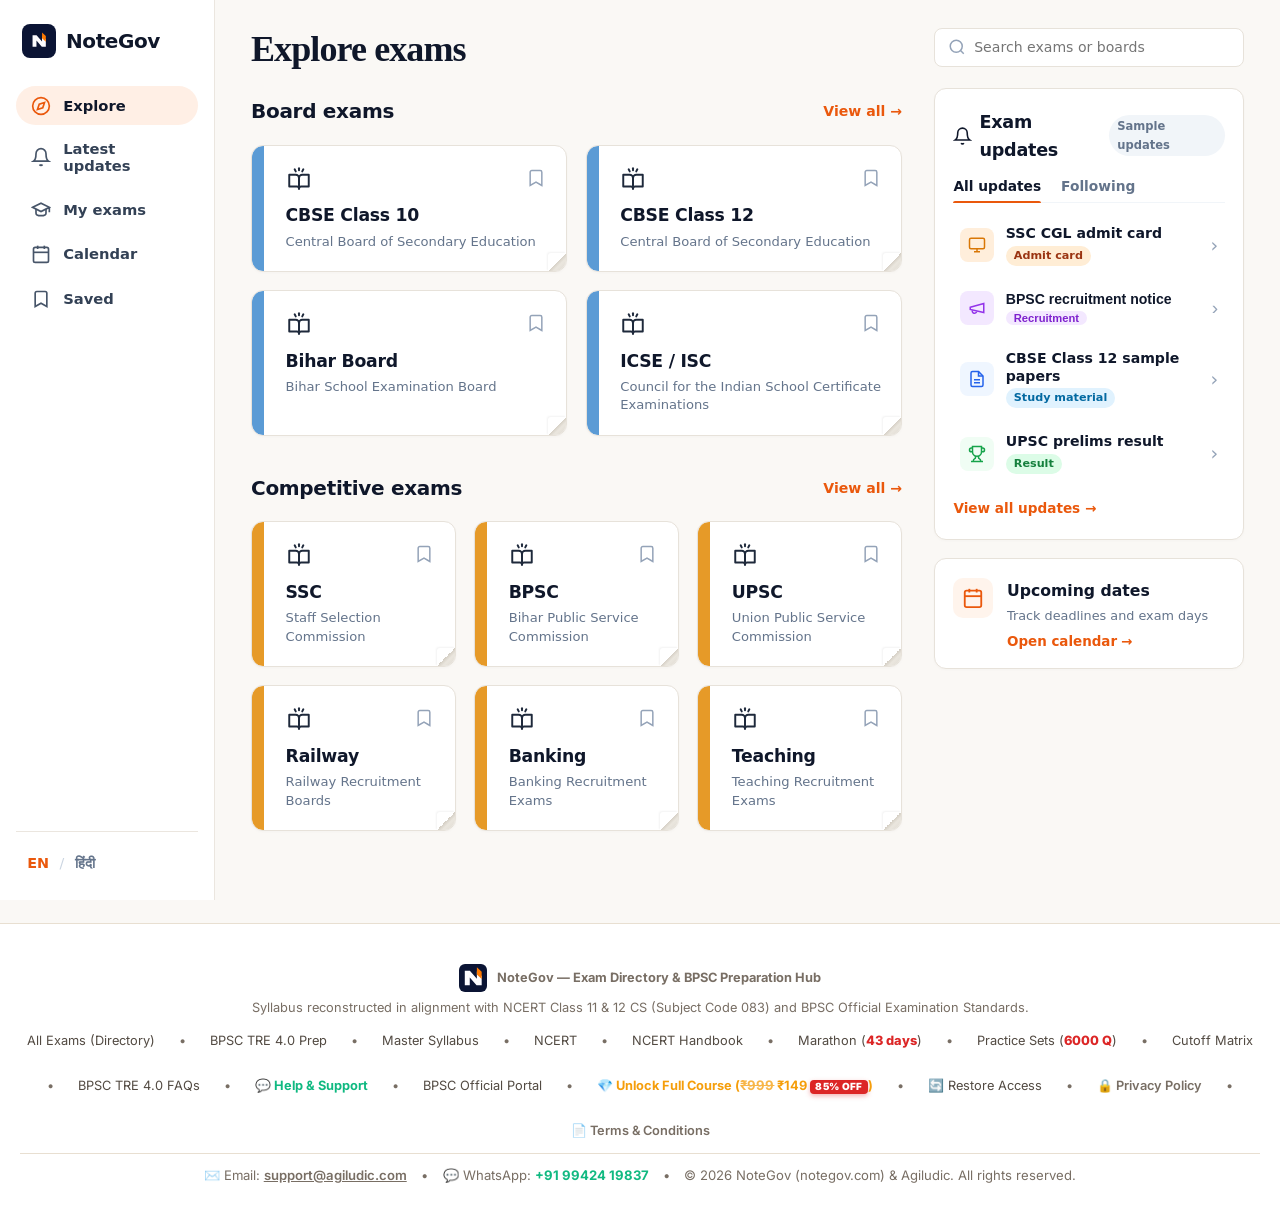
==== commit 076b4a86: "feat(dashboard): redesign dashboard to match 3-column notebook layout exactly - Reconstruct left ver" ====
--- a/index.html
+++ b/index.html
@@ -207,338 +207,334 @@
 <body>
 
   <!-- ========================================================
-       NOTEGOV EXAM DIRECTORY HEADER
+       NOTEGOV EXAM DIRECTORY & DASHBOARD (3-Column Layout)
        ======================================================== -->
-  <header class="directory-header" id="notegov-header">
-    <div class="directory-header-inner">
-      <a href="#/" class="brand" onclick="showDirectoryView(); return false;" aria-label="NoteGov home">
-        <img src="assets/notegov.svg" alt="NoteGov Logo" width="36" height="36">
-        <span>NoteGov</span>
-      </a>
-
-      <nav class="dir-main-nav" aria-label="Main Navigation">
-        <a href="#/" class="dir-nav-link active" onclick="setDirectoryFilter('all'); return false;">
-          <svg viewBox="0 0 24 24" width="18" height="18" stroke="currentColor" stroke-width="2" fill="none"><rect x="3" y="3" width="7" height="7"/><rect x="14" y="3" width="7" height="7"/><rect x="14" y="14" width="7" height="7"/><rect x="3" y="14" width="7" height="7"/></svg>
-          <span>Explore exams</span>
+  <main class="notegov-app-shell" id="directory-view">
+    <!-- LEFT VERTICAL SIDEBAR -->
+    <aside class="dir-sidebar-left" aria-label="Main Navigation">
+      <div class="sidebar-top">
+        <a href="#/" class="sidebar-brand" onclick="setDirectoryFilter('all'); return false;" aria-label="NoteGov home">
+          <div class="brand-icon-wrap">
+            <img src="assets/notegov.svg" alt="NoteGov Logo" width="22" height="22">
+          </div>
+          <span class="brand-text">NoteGov</span>
         </a>
-        <a href="#updates" class="dir-nav-link" onclick="scrollToUpdates(); return false;">
-          <svg viewBox="0 0 24 24" width="18" height="18" stroke="currentColor" stroke-width="2" fill="none"><path d="M14 2H6a2 2 0 0 0-2 2v16a2 2 0 0 0 2 2h12a2 2 0 0 0 2-2V8z"/><polyline points="14 2 14 8 20 8"/><line x1="16" y1="13" x2="8" y2="13"/><line x1="16" y1="17" x2="8" y2="17"/></svg>
-          <span>Latest updates</span>
-        </a>
-        <a href="#calendar" class="dir-nav-link" onclick="openExamCalendarModal(); return false;">
-          <svg viewBox="0 0 24 24" width="18" height="18" stroke="currentColor" stroke-width="2" fill="none"><rect x="3" y="4" width="18" height="18" rx="2" ry="2"/><line x1="16" y1="2" x2="16" y2="6"/><line x1="8" y1="2" x2="8" y2="6"/><line x1="3" y1="10" x2="21" y2="10"/></svg>
-          <span>Calendar</span>
-        </a>
-        <button type="button" class="dir-nav-link directory-saved" id="btnDirectorySaved" onclick="setDirectoryFilter('saved');" aria-label="Saved exams">
-          <svg viewBox="0 0 24 24" width="18" height="18" stroke="currentColor" stroke-width="2" fill="none"><path d="m19 21-7-4-7 4V5a2 2 0 0 1 2-2h10a2 2 0 0 1 2 2v16z"/></svg>
-          <span>Saved</span>
-        </button>
-      </nav>
-
-      <div class="header-lang-wrap">
-        <span class="lang-divider" aria-hidden="true">|</span>
-        <button type="button" class="lang-btn active" id="btnLangEn" onclick="setLanguage('en');" title="English">EN</button>
-        <span class="lang-slash">/</span>
-        <button type="button" class="lang-btn" id="btnLangHi" onclick="setLanguage('hi');" title="हिन्दी">हिंदी</button>
-      </div>
-    </div>
-  </header>
-
-  <!-- ========================================================
-       NOTEGOV EXAM DIRECTORY MAIN VIEW
-       ======================================================== -->
-  <main class="exam-directory" id="directory-view">
-    <h1 class="sr-only">NoteGov Exam Hub — Board Exams &amp; Competitive Exams</h1>
-
-    <!-- Sub-Header Toolbar (Filter Pills & Search Bar) -->
-    <div class="directory-toolbar">
-      <div class="toolbar-left">
-        <nav class="directory-filters" aria-label="Filter exams">
-          <button type="button" class="dir-pill-btn active" data-filter="all" onclick="setDirectoryFilter('all')">All exams</button>
-          <button type="button" class="dir-pill-btn" data-filter="board" onclick="setDirectoryFilter('board')">Board exams</button>
-          <button type="button" class="dir-pill-btn" data-filter="competitive" onclick="setDirectoryFilter('competitive')">Competitive exams</button>
+
+        <nav class="sidebar-nav" aria-label="Directory Navigation">
+          <button type="button" class="sidebar-nav-item active" id="btnNavExplore" onclick="setDirectoryFilter('all');" aria-label="Explore exams">
+            <svg viewBox="0 0 24 24" width="20" height="20" stroke="currentColor" stroke-width="2" fill="none" aria-hidden="true">
+              <circle cx="12" cy="12" r="10"/>
+              <polygon points="16.24 7.76 14.12 14.12 7.76 16.24 9.88 9.88 16.24 7.76"/>
+            </svg>
+            <span>Explore</span>
+          </button>
+          <button type="button" class="sidebar-nav-item" id="btnNavUpdates" onclick="scrollToUpdates();" aria-label="Latest updates">
+            <svg viewBox="0 0 24 24" width="20" height="20" stroke="currentColor" stroke-width="2" fill="none" aria-hidden="true">
+              <path d="M18 8A6 6 0 0 0 6 8c0 7-3 9-3 9h18s-3-2-3-9"/>
+              <path d="M13.73 21a2 2 0 0 1-3.46 0"/>
+            </svg>
+            <span>Latest updates</span>
+          </button>
+          <button type="button" class="sidebar-nav-item" id="btnNavMyExams" onclick="openBpscSection('dashboard');" aria-label="My exams">
+            <svg viewBox="0 0 24 24" width="20" height="20" stroke="currentColor" stroke-width="2" fill="none" aria-hidden="true">
+              <path d="M22 10v6M2 10l10-5 10 5-10 5z"/>
+              <path d="M6 12v5c0 2 2 3 6 3s6-1 6-3v-5"/>
+            </svg>
+            <span>My exams</span>
+          </button>
+          <button type="button" class="sidebar-nav-item" id="btnNavCalendar" onclick="openExamCalendarModal();" aria-label="Calendar">
+            <svg viewBox="0 0 24 24" width="20" height="20" stroke="currentColor" stroke-width="2" fill="none" aria-hidden="true">
+              <rect x="3" y="4" width="18" height="18" rx="2" ry="2"/>
+              <line x1="16" y1="2" x2="16" y2="6"/>
+              <line x1="8" y1="2" x2="8" y2="6"/>
+              <line x1="3" y1="10" x2="21" y2="10"/>
+            </svg>
+            <span>Calendar</span>
+          </button>
+          <button type="button" class="sidebar-nav-item" id="btnNavSaved" onclick="setDirectoryFilter('saved');" aria-label="Saved exams">
+            <svg viewBox="0 0 24 24" width="20" height="20" stroke="currentColor" stroke-width="2" fill="none" aria-hidden="true">
+              <path d="m19 21-7-4-7 4V5a2 2 0 0 1 2-2h10a2 2 0 0 1 2 2v16z"/>
+            </svg>
+            <span>Saved</span>
+          </button>
         </nav>
-        <div class="illustrative-status-text">Illustrative exam statuses</div>
-      </div>
-
-      <div class="toolbar-right">
-        <div class="dir-search-wrap">
-          <svg class="search-icon" viewBox="0 0 24 24" width="18" height="18" stroke="currentColor" stroke-width="2" fill="none"><circle cx="11" cy="11" r="8"/><path d="m21 21-4.3-4.3"/></svg>
-          <input type="search" id="directorySearchInput" aria-label="Search exams" placeholder="Search exams">
-          <button type="button" class="clear-search-btn" id="clearDirectorySearch" aria-label="Clear search" style="display:none;" onclick="clearDirectorySearch();">
-            <svg viewBox="0 0 24 24" width="16" height="16" stroke="currentColor" stroke-width="2" fill="none"><path d="M18 6 6 18M6 6l12 12"/></svg>
+      </div>
+
+      <div class="sidebar-bottom">
+        <div class="sidebar-lang-wrap">
+          <button type="button" class="lang-btn active" id="btnLangEn" onclick="setLanguage('en');" title="English">EN</button>
+          <span class="lang-slash">/</span>
+          <button type="button" class="lang-btn" id="btnLangHi" onclick="setLanguage('hi');" title="हिन्दी">हिंदी</button>
+        </div>
+      </div>
+    </aside>
+
+    <!-- MAIN AND RIGHT WRAPPER -->
+    <div class="dir-main-wrapper">
+      <!-- MIDDLE CENTER COLUMN -->
+      <div class="dir-center-col">
+        <!-- Mobile Search Box (visible on mobile screens) -->
+        <div class="search-box-wrap mobile-search-only" role="search">
+          <svg class="search-icon" viewBox="0 0 24 24" width="18" height="18" stroke="currentColor" stroke-width="2" fill="none" aria-hidden="true"><circle cx="11" cy="11" r="8"/><path d="m21 21-4.3-4.3"/></svg>
+          <input type="search" id="directorySearchInputMobile" aria-label="Search exams or boards" placeholder="Search exams or boards" oninput="syncSearchInputs(this);">
+          <button type="button" class="clear-search-btn" id="clearDirectorySearchMobile" aria-label="Clear search" onclick="clearDirectorySearch();">
+            <svg viewBox="0 0 24 24" width="16" height="16" stroke="currentColor" stroke-width="2" fill="none" aria-hidden="true"><path d="M18 6 6 18M6 6l12 12"/></svg>
           </button>
         </div>
-      </div>
-    </div>
-
-    <!-- 2-Column Layout (Main Cards Grid + Sidebar Widgets) -->
-    <div class="directory-layout-container">
-      <!-- Main Content (Left Column) -->
-      <div class="directory-main-content">
-
-        <!-- SECTION 1: Board Exams -->
-        <section class="exam-group board" data-group="board" aria-labelledby="board-exams-title">
-          <div class="section-banner board-banner">
-            <div class="banner-title-wrap">
-              <svg class="banner-icon blue-icon" viewBox="0 0 24 24" width="22" height="22" stroke="currentColor" stroke-width="2" fill="none" aria-hidden="true">
-                <path d="M2 3h6a4 4 0 0 1 4 4v14a3 3 0 0 0-3-3H2z"/><path d="M22 3h-6a4 4 0 0 0-4 4v14a3 3 0 0 1 3-3h7z"/>
-              </svg>
-              <h2 id="board-exams-title">Board exams</h2>
-            </div>
+
+        <h1 class="page-title">Explore exams</h1>
+
+        <!-- SECTION 1: Board Exams (2x2 Grid) -->
+        <section class="exam-section board-section" data-group="board" aria-labelledby="board-exams-title">
+          <div class="section-head">
+            <h2 id="board-exams-title">Board exams</h2>
             <button type="button" class="view-all-link" onclick="setDirectoryFilter('board')">
               <span>View all</span>
-              <svg viewBox="0 0 24 24" width="16" height="16" stroke="currentColor" stroke-width="2.4" fill="none" aria-hidden="true"><path d="M5 12h14m-7-7 7 7-7 7"/></svg>
+              <span class="arrow">→</span>
             </button>
           </div>
 
-          <div class="exam-grid">
+          <div class="board-grid">
             <!-- Card 1: CBSE Class 10 -->
-            <article class="exam-card board" data-id="cbse-10" data-group="board" data-title="CBSE Class 10" data-terms="CBSE Class 10 Central Board Secondary Education date sheet schedule sample papers matric">
-              <div class="card-head">
-                <div class="card-brand">
-                  <svg class="card-type-icon blue-icon" viewBox="0 0 24 24" width="20" height="20" stroke="currentColor" stroke-width="2" fill="none" aria-hidden="true"><path d="M2 3h6a4 4 0 0 1 4 4v14a3 3 0 0 0-3-3H2z"/><path d="M22 3h-6a4 4 0 0 0-4 4v14a3 3 0 0 1 3-3h7z"/></svg>
-                  <h3>CBSE Class 10</h3>
+            <article class="exam-card board" data-id="cbse-10" data-group="board" data-title="CBSE Class 10" data-terms="CBSE Class 10 Central Board of Secondary Education matric date sheet sample papers">
+              <div class="card-dogear" aria-hidden="true"></div>
+              <div class="card-top">
+                <div class="card-icon-wrap" aria-hidden="true">
+                  <svg viewBox="0 0 24 24" width="26" height="26" stroke="currentColor" stroke-width="1.8" fill="none" stroke-linecap="round" stroke-linejoin="round">
+                    <line x1="12" y1="2" x2="12" y2="4"/>
+                    <line x1="8" y1="3" x2="9" y2="5"/>
+                    <line x1="16" y1="3" x2="15" y2="5"/>
+                    <path d="M3 8h6a3 3 0 0 1 3 3v10a2 2 0 0 0-2-2H3z"/>
+                    <path d="M21 8h-6a3 3 0 0 0-3 3v10a2 2 0 0 1 2-2h7z"/>
+                  </svg>
                 </div>
-                <button type="button" class="icon-btn directory-bookmark" aria-label="Save CBSE Class 10" onclick="toggleDirectorySaved('cbse-10', event)">
+                <button type="button" class="card-bookmark-btn" aria-label="Save CBSE Class 10" onclick="toggleDirectorySaved('cbse-10', event)">
                   <svg viewBox="0 0 24 24" width="20" height="20" stroke="currentColor" stroke-width="1.8" fill="none" aria-hidden="true"><path d="m19 21-7-4-7 4V5a2 2 0 0 1 2-2h10a2 2 0 0 1 2 2v16z"/></svg>
                 </button>
               </div>
-
-              <div class="stage-badge stage-blue">
-                <svg viewBox="0 0 24 24" width="14" height="14" stroke="currentColor" stroke-width="2" fill="none" aria-hidden="true"><rect x="3" y="4" width="18" height="18" rx="2" ry="2"/><line x1="16" y1="2" x2="16" y2="6"/><line x1="8" y1="2" x2="8" y2="6"/><line x1="3" y1="10" x2="21" y2="10"/></svg>
-                <span>CURRENT STAGE: Date sheet available</span>
-              </div>
-
-              <div class="card-subtitle">Class 10 exam schedule</div>
-
-              <div class="card-action-primary">
-                <a href="https://www.cbse.gov.in/" target="_blank" rel="noreferrer" class="primary-action-link">
-                  <span>View date sheet</span>
-                  <span class="action-arrow">→</span>
-                </a>
-              </div>
-
-              <div class="card-foot">
-                <a href="https://www.cbse.gov.in/" target="_blank" rel="noreferrer" class="btn-open-notebook">
-                  <svg viewBox="0 0 24 24" width="16" height="16" stroke="currentColor" stroke-width="2" fill="none" aria-hidden="true"><path d="M2 3h6a4 4 0 0 1 4 4v14a3 3 0 0 0-3-3H2z"/><path d="M22 3h-6a4 4 0 0 0-4 4v14a3 3 0 0 1 3-3h7z"/></svg>
-                  <span>Open notebook</span>
-                  <span class="foot-arrow">→</span>
-                </a>
-                <button type="button" class="btn-follow" data-id="cbse-10" onclick="toggleFollow('cbse-10', event)">
-                  <svg viewBox="0 0 24 24" width="14" height="14" stroke="currentColor" stroke-width="2" fill="none" aria-hidden="true"><path d="M18 8A6 6 0 0 0 6 8c0 7-3 9-3 9h18s-3-2-3-9"/><path d="M13.73 21a2 2 0 0 1-3.46 0"/></svg>
-                  <span class="follow-text">Follow</span>
-                </button>
+              <div class="card-body">
+                <h3>CBSE Class 10</h3>
+                <p class="card-desc">Central Board of Secondary Education</p>
               </div>
             </article>
 
             <!-- Card 2: CBSE Class 12 -->
-            <article class="exam-card board" data-id="cbse-12" data-group="board" data-title="CBSE Class 12" data-terms="CBSE Class 12 Central Board Secondary Education senior secondary sample papers date sheet science commerce arts">
-              <div class="card-head">
-                <div class="card-brand">
-                  <svg class="card-type-icon blue-icon" viewBox="0 0 24 24" width="20" height="20" stroke="currentColor" stroke-width="2" fill="none" aria-hidden="true"><path d="M2 3h6a4 4 0 0 1 4 4v14a3 3 0 0 0-3-3H2z"/><path d="M22 3h-6a4 4 0 0 0-4 4v14a3 3 0 0 1 3-3h7z"/></svg>
-                  <h3>CBSE Class 12</h3>
+            <article class="exam-card board" data-id="cbse-12" data-group="board" data-title="CBSE Class 12" data-terms="CBSE Class 12 Central Board of Secondary Education senior secondary sample papers date sheet">
+              <div class="card-dogear" aria-hidden="true"></div>
+              <div class="card-top">
+                <div class="card-icon-wrap" aria-hidden="true">
+                  <svg viewBox="0 0 24 24" width="26" height="26" stroke="currentColor" stroke-width="1.8" fill="none" stroke-linecap="round" stroke-linejoin="round">
+                    <line x1="12" y1="2" x2="12" y2="4"/>
+                    <line x1="8" y1="3" x2="9" y2="5"/>
+                    <line x1="16" y1="3" x2="15" y2="5"/>
+                    <path d="M3 8h6a3 3 0 0 1 3 3v10a2 2 0 0 0-2-2H3z"/>
+                    <path d="M21 8h-6a3 3 0 0 0-3 3v10a2 2 0 0 1 2-2h7z"/>
+                  </svg>
                 </div>
-                <button type="button" class="icon-btn directory-bookmark" aria-label="Save CBSE Class 12" onclick="toggleDirectorySaved('cbse-12', event)">
+                <button type="button" class="card-bookmark-btn" aria-label="Save CBSE Class 12" onclick="toggleDirectorySaved('cbse-12', event)">
                   <svg viewBox="0 0 24 24" width="20" height="20" stroke="currentColor" stroke-width="1.8" fill="none" aria-hidden="true"><path d="m19 21-7-4-7 4V5a2 2 0 0 1 2-2h10a2 2 0 0 1 2 2v16z"/></svg>
                 </button>
               </div>
-
-              <div class="stage-badge stage-green">
-                <svg viewBox="0 0 24 24" width="14" height="14" stroke="currentColor" stroke-width="2" fill="none" aria-hidden="true"><path d="M14 2H6a2 2 0 0 0-2 2v16a2 2 0 0 0 2 2h12a2 2 0 0 0 2-2V8z"/><polyline points="14 2 14 8 20 8"/><line x1="16" y1="13" x2="8" y2="13"/><line x1="16" y1="17" x2="8" y2="17"/></svg>
-                <span>CURRENT STAGE: Sample papers available</span>
-              </div>
-
-              <div class="card-subtitle">Practice resources</div>
-
-              <div class="card-action-primary">
-                <a href="https://www.cbse.gov.in/" target="_blank" rel="noreferrer" class="primary-action-link">
-                  <span>View sample papers</span>
-                  <span class="action-arrow">→</span>
-                </a>
-              </div>
-
-              <div class="card-foot">
-                <a href="https://www.cbse.gov.in/" target="_blank" rel="noreferrer" class="btn-open-notebook">
-                  <svg viewBox="0 0 24 24" width="16" height="16" stroke="currentColor" stroke-width="2" fill="none" aria-hidden="true"><path d="M2 3h6a4 4 0 0 1 4 4v14a3 3 0 0 0-3-3H2z"/><path d="M22 3h-6a4 4 0 0 0-4 4v14a3 3 0 0 1 3-3h7z"/></svg>
-                  <span>Open notebook</span>
-                  <span class="foot-arrow">→</span>
-                </a>
-                <button type="button" class="btn-follow" data-id="cbse-12" onclick="toggleFollow('cbse-12', event)">
-                  <svg viewBox="0 0 24 24" width="14" height="14" stroke="currentColor" stroke-width="2" fill="none" aria-hidden="true"><path d="M18 8A6 6 0 0 0 6 8c0 7-3 9-3 9h18s-3-2-3-9"/><path d="M13.73 21a2 2 0 0 1-3.46 0"/></svg>
-                  <span class="follow-text">Follow</span>
-                </button>
+              <div class="card-body">
+                <h3>CBSE Class 12</h3>
+                <p class="card-desc">Central Board of Secondary Education</p>
               </div>
             </article>
 
             <!-- Card 3: Bihar Board -->
-            <article class="exam-card board" data-id="bihar-board" data-group="board" data-title="Bihar Board" data-terms="BSEB Bihar School Examination Board matric intermediate 10 12 date sheet sample papers">
-              <div class="card-head">
-                <div class="card-brand">
-                  <svg class="card-type-icon blue-icon" viewBox="0 0 24 24" width="20" height="20" stroke="currentColor" stroke-width="2" fill="none" aria-hidden="true"><path d="M2 3h6a4 4 0 0 1 4 4v14a3 3 0 0 0-3-3H2z"/><path d="M22 3h-6a4 4 0 0 0-4 4v14a3 3 0 0 1 3-3h7z"/></svg>
-                  <h3>Bihar Board</h3>
+            <article class="exam-card board" data-id="bihar-board" data-group="board" data-title="Bihar Board" data-terms="Bihar Board BSEB Bihar School Examination Board matric intermediate">
+              <div class="card-dogear" aria-hidden="true"></div>
+              <div class="card-top">
+                <div class="card-icon-wrap" aria-hidden="true">
+                  <svg viewBox="0 0 24 24" width="26" height="26" stroke="currentColor" stroke-width="1.8" fill="none" stroke-linecap="round" stroke-linejoin="round">
+                    <line x1="12" y1="2" x2="12" y2="4"/>
+                    <line x1="8" y1="3" x2="9" y2="5"/>
+                    <line x1="16" y1="3" x2="15" y2="5"/>
+                    <path d="M3 8h6a3 3 0 0 1 3 3v10a2 2 0 0 0-2-2H3z"/>
+                    <path d="M21 8h-6a3 3 0 0 0-3 3v10a2 2 0 0 1 2-2h7z"/>
+                  </svg>
                 </div>
-                <button type="button" class="icon-btn directory-bookmark" aria-label="Save Bihar Board" onclick="toggleDirectorySaved('bihar-board', event)">
+                <button type="button" class="card-bookmark-btn" aria-label="Save Bihar Board" onclick="toggleDirectorySaved('bihar-board', event)">
                   <svg viewBox="0 0 24 24" width="20" height="20" stroke="currentColor" stroke-width="1.8" fill="none" aria-hidden="true"><path d="m19 21-7-4-7 4V5a2 2 0 0 1 2-2h10a2 2 0 0 1 2 2v16z"/></svg>
                 </button>
               </div>
-
-              <div class="stage-badge stage-amber">
-                <svg viewBox="0 0 24 24" width="14" height="14" stroke="currentColor" stroke-width="2" fill="none" aria-hidden="true"><path d="M5 22h14"/><path d="M5 2h14"/><path d="M17 22v-4.172a2 2 0 0 0-.586-1.414L12 12l-4.414 4.414A2 2 0 0 0 7 17.828V22"/><path d="M7 2v4.172a2 2 0 0 0 .586 1.414L12 12l4.414-4.414A2 2 0 0 0 17 6.172V2"/></svg>
-                <span>CURRENT STAGE: Awaiting update</span>
-              </div>
-
-              <div class="card-subtitle">Next announcement pending</div>
-
-              <div class="card-action-primary">
-                <button type="button" class="btn-notify-me" onclick="notifyMe('Bihar Board', event)">
-                  <svg viewBox="0 0 24 24" width="15" height="15" stroke="currentColor" stroke-width="2" fill="none" aria-hidden="true"><path d="M18 8A6 6 0 0 0 6 8c0 7-3 9-3 9h18s-3-2-3-9"/><path d="M13.73 21a2 2 0 0 1-3.46 0"/></svg>
-                  <span>Notify me</span>
+              <div class="card-body">
+                <h3>Bihar Board</h3>
+                <p class="card-desc">Bihar School Examination Board</p>
+              </div>
+            </article>
+
+            <!-- Card 4: ICSE / ISC -->
+            <article class="exam-card board" data-id="icse-isc" data-group="board" data-title="ICSE / ISC" data-terms="ICSE ISC Council for the Indian School Certificate Examinations CISCE 10 12">
+              <div class="card-dogear" aria-hidden="true"></div>
+              <div class="card-top">
+                <div class="card-icon-wrap" aria-hidden="true">
+                  <svg viewBox="0 0 24 24" width="26" height="26" stroke="currentColor" stroke-width="1.8" fill="none" stroke-linecap="round" stroke-linejoin="round">
+                    <line x1="12" y1="2" x2="12" y2="4"/>
+                    <line x1="8" y1="3" x2="9" y2="5"/>
+                    <line x1="16" y1="3" x2="15" y2="5"/>
+                    <path d="M3 8h6a3 3 0 0 1 3 3v10a2 2 0 0 0-2-2H3z"/>
+                    <path d="M21 8h-6a3 3 0 0 0-3 3v10a2 2 0 0 1 2-2h7z"/>
+                  </svg>
+                </div>
+                <button type="button" class="card-bookmark-btn" aria-label="Save ICSE / ISC" onclick="toggleDirectorySaved('icse-isc', event)">
+                  <svg viewBox="0 0 24 24" width="20" height="20" stroke="currentColor" stroke-width="1.8" fill="none" aria-hidden="true"><path d="m19 21-7-4-7 4V5a2 2 0 0 1 2-2h10a2 2 0 0 1 2 2v16z"/></svg>
                 </button>
               </div>
-
-              <div class="card-foot">
-                <a href="https://biharboardonline.bihar.gov.in/" target="_blank" rel="noreferrer" class="btn-open-notebook">
-                  <svg viewBox="0 0 24 24" width="16" height="16" stroke="currentColor" stroke-width="2" fill="none" aria-hidden="true"><path d="M2 3h6a4 4 0 0 1 4 4v14a3 3 0 0 0-3-3H2z"/><path d="M22 3h-6a4 4 0 0 0-4 4v14a3 3 0 0 1 3-3h7z"/></svg>
-                  <span>Open notebook</span>
-                  <span class="foot-arrow">→</span>
-                </a>
+              <div class="card-body">
+                <h3>ICSE / ISC</h3>
+                <p class="card-desc">Council for the Indian School Certificate Examinations</p>
               </div>
             </article>
           </div>
         </section>
 
-        <!-- SECTION 2: Competitive Exams -->
-        <section class="exam-group competitive" data-group="competitive" aria-labelledby="competitive-exams-title">
-          <div class="section-banner competitive-banner">
-            <div class="banner-title-wrap">
-              <svg class="banner-icon orange-icon" viewBox="0 0 24 24" width="22" height="22" stroke="currentColor" stroke-width="2" fill="none" aria-hidden="true">
-                <path d="M22 10v6M2 10l10-5 10 5-10 5z"/>
-                <path d="M6 12v5c0 2 2 3 6 3s6-1 6-3v-5"/>
-              </svg>
-              <h2 id="competitive-exams-title">Competitive exams</h2>
-            </div>
+        <!-- SECTION 2: Competitive Exams (3x2 Grid) -->
+        <section class="exam-section competitive-section" data-group="competitive" aria-labelledby="competitive-exams-title">
+          <div class="section-head">
+            <h2 id="competitive-exams-title">Competitive exams</h2>
             <button type="button" class="view-all-link" onclick="setDirectoryFilter('competitive')">
               <span>View all</span>
-              <svg viewBox="0 0 24 24" width="16" height="16" stroke="currentColor" stroke-width="2.4" fill="none" aria-hidden="true"><path d="M5 12h14m-7-7 7 7-7 7"/></svg>
+              <span class="arrow">→</span>
             </button>
           </div>
 
-          <div class="exam-grid">
+          <div class="competitive-grid">
             <!-- Card 1: SSC -->
-            <article class="exam-card competitive" data-id="ssc-cgl" data-group="competitive" data-title="SSC" data-terms="Staff Selection Commission CGL combined graduate level CHSL MTS GD jobs latest updates admit card">
-              <div class="card-head">
-                <div class="card-brand">
-                  <svg class="card-type-icon orange-icon" viewBox="0 0 24 24" width="20" height="20" stroke="currentColor" stroke-width="2" fill="none" aria-hidden="true"><path d="M22 10v6M2 10l10-5 10 5-10 5z"/><path d="M6 12v5c0 2 2 3 6 3s6-1 6-3v-5"/></svg>
-                  <h3>SSC</h3>
+            <article class="exam-card competitive" data-id="ssc-cgl" data-group="competitive" data-title="SSC" data-terms="Staff Selection Commission SSC CGL CHSL MTS GD jobs latest updates admit card">
+              <div class="card-dogear" aria-hidden="true"></div>
+              <div class="card-top">
+                <div class="card-icon-wrap" aria-hidden="true">
+                  <svg viewBox="0 0 24 24" width="26" height="26" stroke="currentColor" stroke-width="1.8" fill="none" stroke-linecap="round" stroke-linejoin="round">
+                    <line x1="12" y1="2" x2="12" y2="4"/>
+                    <line x1="8" y1="3" x2="9" y2="5"/>
+                    <line x1="16" y1="3" x2="15" y2="5"/>
+                    <path d="M3 8h6a3 3 0 0 1 3 3v10a2 2 0 0 0-2-2H3z"/>
+                    <path d="M21 8h-6a3 3 0 0 0-3 3v10a2 2 0 0 1 2-2h7z"/>
+                  </svg>
                 </div>
-                <button type="button" class="icon-btn directory-bookmark" aria-label="Save SSC" onclick="toggleDirectorySaved('ssc-cgl', event)">
+                <button type="button" class="card-bookmark-btn" aria-label="Save SSC" onclick="toggleDirectorySaved('ssc-cgl', event)">
                   <svg viewBox="0 0 24 24" width="20" height="20" stroke="currentColor" stroke-width="1.8" fill="none" aria-hidden="true"><path d="m19 21-7-4-7 4V5a2 2 0 0 1 2-2h10a2 2 0 0 1 2 2v16z"/></svg>
                 </button>
               </div>
-
-              <div class="stage-badge stage-teal">
-                <svg viewBox="0 0 24 24" width="14" height="14" stroke="currentColor" stroke-width="2" fill="none" aria-hidden="true"><rect x="2" y="3" width="20" height="14" rx="2"/><line x1="8" y1="21" x2="16" y2="21"/><line x1="12" y1="17" x2="12" y2="21"/></svg>
-                <span>CURRENT STAGE: Admit card available</span>
-              </div>
-
-              <div class="card-subtitle">Exam entry documents</div>
-
-              <div class="card-action-primary">
-                <a href="https://ssc.gov.in/home/admit-card" target="_blank" rel="noreferrer" class="primary-action-link">
-                  <span>View admit card</span>
-                  <span class="action-arrow">→</span>
-                </a>
-              </div>
-
-              <div class="card-foot">
-                <a href="https://ssc.gov.in/" target="_blank" rel="noreferrer" class="btn-open-notebook">
-                  <svg viewBox="0 0 24 24" width="16" height="16" stroke="currentColor" stroke-width="2" fill="none" aria-hidden="true"><path d="M2 3h6a4 4 0 0 1 4 4v14a3 3 0 0 0-3-3H2z"/><path d="M22 3h-6a4 4 0 0 0-4 4v14a3 3 0 0 1 3-3h7z"/></svg>
-                  <span>Open notebook</span>
-                  <span class="foot-arrow">→</span>
-                </a>
-                <button type="button" class="btn-follow" data-id="ssc-cgl" onclick="toggleFollow('ssc-cgl', event)">
-                  <svg viewBox="0 0 24 24" width="14" height="14" stroke="currentColor" stroke-width="2" fill="none" aria-hidden="true"><path d="M18 8A6 6 0 0 0 6 8c0 7-3 9-3 9h18s-3-2-3-9"/><path d="M13.73 21a2 2 0 0 1-3.46 0"/></svg>
-                  <span class="follow-text">Follow</span>
-                </button>
+              <div class="card-body">
+                <h3>SSC</h3>
+                <p class="card-desc">Staff Selection Commission</p>
               </div>
             </article>
 
             <!-- Card 2: BPSC (Opens full BPSC TRE 4.0 Suite) -->
-            <article class="exam-card competitive" data-id="bpsc-tre" data-group="competitive" data-title="BPSC" data-terms="BPSC Bihar Public Service Commission TRE 4 TRE 4.0 Computer Science PGT Class 11-12 Recruitment applications 40 Mock Tests 6000 Questions Syllabus Notes Marathon">
-              <div class="card-head">
-                <div class="card-brand">
-                  <svg class="card-type-icon orange-icon" viewBox="0 0 24 24" width="20" height="20" stroke="currentColor" stroke-width="2" fill="none" aria-hidden="true"><path d="M22 10v6M2 10l10-5 10 5-10 5z"/><path d="M6 12v5c0 2 2 3 6 3s6-1 6-3v-5"/></svg>
-                  <h3>BPSC</h3>
+            <article class="exam-card competitive" data-id="bpsc-tre" data-group="competitive" data-title="BPSC" data-terms="Bihar Public Service Commission BPSC TRE 4.0 TRE 4 Computer Science PGT Class 11-12 Recruitment 40 Mock Tests 6000 Questions Syllabus Notes Marathon" onclick="openBpscSection('dashboard');" title="Open BPSC TRE 4.0 Computer Science Suite">
+              <div class="card-dogear" aria-hidden="true"></div>
+              <div class="card-top">
+                <div class="card-icon-wrap" aria-hidden="true">
+                  <svg viewBox="0 0 24 24" width="26" height="26" stroke="currentColor" stroke-width="1.8" fill="none" stroke-linecap="round" stroke-linejoin="round">
+                    <line x1="12" y1="2" x2="12" y2="4"/>
+                    <line x1="8" y1="3" x2="9" y2="5"/>
+                    <line x1="16" y1="3" x2="15" y2="5"/>
+                    <path d="M3 8h6a3 3 0 0 1 3 3v10a2 2 0 0 0-2-2H3z"/>
+                    <path d="M21 8h-6a3 3 0 0 0-3 3v10a2 2 0 0 1 2-2h7z"/>
+                  </svg>
                 </div>
-                <button type="button" class="icon-btn directory-bookmark" aria-label="Save BPSC" onclick="toggleDirectorySaved('bpsc-tre', event)">
+                <button type="button" class="card-bookmark-btn" aria-label="Save BPSC" onclick="toggleDirectorySaved('bpsc-tre', event)">
                   <svg viewBox="0 0 24 24" width="20" height="20" stroke="currentColor" stroke-width="1.8" fill="none" aria-hidden="true"><path d="m19 21-7-4-7 4V5a2 2 0 0 1 2-2h10a2 2 0 0 1 2 2v16z"/></svg>
                 </button>
               </div>
-
-              <div class="stage-badge stage-purple">
-                <svg viewBox="0 0 24 24" width="14" height="14" stroke="currentColor" stroke-width="2" fill="none" aria-hidden="true"><path d="M14 2H6a2 2 0 0 0-2 2v16a2 2 0 0 0 2 2h12a2 2 0 0 0 2-2V8z"/><polyline points="14 2 14 8 20 8"/><line x1="16" y1="13" x2="8" y2="13"/><line x1="16" y1="17" x2="8" y2="17"/></svg>
-                <span>CURRENT STAGE: Application open</span>
-              </div>
-
-              <div class="card-subtitle">Recruitment applications</div>
-
-              <div class="card-action-primary">
-                <button type="button" class="primary-action-link" onclick="openBpscSection('dashboard');" title="Open BPSC TRE 4.0 Preparation Portal">
-                  <span>View notification</span>
-                  <span class="action-arrow">→</span>
-                </button>
-              </div>
-
-              <div class="card-foot">
-                <button type="button" class="btn-open-notebook" onclick="openBpscSection('dashboard');" title="Open BPSC TRE 4.0 Preparation Portal">
-                  <svg viewBox="0 0 24 24" width="16" height="16" stroke="currentColor" stroke-width="2" fill="none" aria-hidden="true"><path d="M2 3h6a4 4 0 0 1 4 4v14a3 3 0 0 0-3-3H2z"/><path d="M22 3h-6a4 4 0 0 0-4 4v14a3 3 0 0 1 3-3h7z"/></svg>
-                  <span>Open notebook</span>
-                  <span class="foot-arrow">→</span>
-                </button>
-                <button type="button" class="btn-follow" data-id="bpsc-tre" onclick="toggleFollow('bpsc-tre', event)">
-                  <svg viewBox="0 0 24 24" width="14" height="14" stroke="currentColor" stroke-width="2" fill="none" aria-hidden="true"><path d="M18 8A6 6 0 0 0 6 8c0 7-3 9-3 9h18s-3-2-3-9"/><path d="M13.73 21a2 2 0 0 1-3.46 0"/></svg>
-                  <span class="follow-text">Follow</span>
-                </button>
+              <div class="card-body">
+                <h3>BPSC</h3>
+                <p class="card-desc">Bihar Public Service Commission</p>
               </div>
             </article>
 
             <!-- Card 3: UPSC -->
-            <article class="exam-card competitive" data-id="upsc" data-group="competitive" data-title="UPSC" data-terms="Union Public Service Commission Civil Services CSE IAS IPS IFS Prelims Mains result latest updates admit card">
-              <div class="card-head">
-                <div class="card-brand">
-                  <svg class="card-type-icon orange-icon" viewBox="0 0 24 24" width="20" height="20" stroke="currentColor" stroke-width="2" fill="none" aria-hidden="true"><path d="M22 10v6M2 10l10-5 10 5-10 5z"/><path d="M6 12v5c0 2 2 3 6 3s6-1 6-3v-5"/></svg>
-                  <h3>UPSC</h3>
+            <article class="exam-card competitive" data-id="upsc" data-group="competitive" data-title="UPSC" data-terms="Union Public Service Commission UPSC Civil Services CSE IAS IPS IFS Prelims Mains result">
+              <div class="card-dogear" aria-hidden="true"></div>
+              <div class="card-top">
+                <div class="card-icon-wrap" aria-hidden="true">
+                  <svg viewBox="0 0 24 24" width="26" height="26" stroke="currentColor" stroke-width="1.8" fill="none" stroke-linecap="round" stroke-linejoin="round">
+                    <line x1="12" y1="2" x2="12" y2="4"/>
+                    <line x1="8" y1="3" x2="9" y2="5"/>
+                    <line x1="16" y1="3" x2="15" y2="5"/>
+                    <path d="M3 8h6a3 3 0 0 1 3 3v10a2 2 0 0 0-2-2H3z"/>
+                    <path d="M21 8h-6a3 3 0 0 0-3 3v10a2 2 0 0 1 2-2h7z"/>
+                  </svg>
                 </div>
-                <button type="button" class="icon-btn directory-bookmark" aria-label="Save UPSC" onclick="toggleDirectorySaved('upsc', event)">
+                <button type="button" class="card-bookmark-btn" aria-label="Save UPSC" onclick="toggleDirectorySaved('upsc', event)">
                   <svg viewBox="0 0 24 24" width="20" height="20" stroke="currentColor" stroke-width="1.8" fill="none" aria-hidden="true"><path d="m19 21-7-4-7 4V5a2 2 0 0 1 2-2h10a2 2 0 0 1 2 2v16z"/></svg>
                 </button>
               </div>
-
-              <div class="stage-badge stage-green">
-                <svg viewBox="0 0 24 24" width="14" height="14" stroke="currentColor" stroke-width="2" fill="none" aria-hidden="true"><path d="M6 9H4.5a2.5 2.5 0 0 1 0-5H6"/><path d="M18 9h1.5a2.5 2.5 0 0 0 0-5H18"/><path d="M4 22h16"/><path d="M10 14.66V17c0 .55-.47.98-.97 1.21C7.85 18.75 7 20.24 7 22"/><path d="M14 14.66V17c0 .55.47.98.97 1.21C16.15 18.75 17 20.24 17 22"/><path d="M18 2H6v7a6 6 0 0 0 12 0V2Z"/></svg>
-                <span>CURRENT STAGE: Result available</span>
-              </div>
-
-              <div class="card-subtitle">Exam result published</div>
-
-              <div class="card-action-primary">
-                <a href="https://upsc.gov.in/" target="_blank" rel="noreferrer" class="primary-action-link">
-                  <span>Check result</span>
-                  <span class="action-arrow">→</span>
-                </a>
-              </div>
-
-              <div class="card-foot">
-                <a href="https://upsc.gov.in/" target="_blank" rel="noreferrer" class="btn-open-notebook">
-                  <svg viewBox="0 0 24 24" width="16" height="16" stroke="currentColor" stroke-width="2" fill="none" aria-hidden="true"><path d="M2 3h6a4 4 0 0 1 4 4v14a3 3 0 0 0-3-3H2z"/><path d="M22 3h-6a4 4 0 0 0-4 4v14a3 3 0 0 1 3-3h7z"/></svg>
-                  <span>Open notebook</span>
-                  <span class="foot-arrow">→</span>
-                </a>
-                <button type="button" class="btn-follow" data-id="upsc" onclick="toggleFollow('upsc', event)">
-                  <svg viewBox="0 0 24 24" width="14" height="14" stroke="currentColor" stroke-width="2" fill="none" aria-hidden="true"><path d="M18 8A6 6 0 0 0 6 8c0 7-3 9-3 9h18s-3-2-3-9"/><path d="M13.73 21a2 2 0 0 1-3.46 0"/></svg>
-                  <span class="follow-text">Follow</span>
+              <div class="card-body">
+                <h3>UPSC</h3>
+                <p class="card-desc">Union Public Service Commission</p>
+              </div>
+            </article>
+
+            <!-- Card 4: Railway -->
+            <article class="exam-card competitive" data-id="rrb-ntpc" data-group="competitive" data-title="Railway" data-terms="Railway Recruitment Boards RRB NTPC Group D ALP technician">
+              <div class="card-dogear" aria-hidden="true"></div>
+              <div class="card-top">
+                <div class="card-icon-wrap" aria-hidden="true">
+                  <svg viewBox="0 0 24 24" width="26" height="26" stroke="currentColor" stroke-width="1.8" fill="none" stroke-linecap="round" stroke-linejoin="round">
+                    <line x1="12" y1="2" x2="12" y2="4"/>
+                    <line x1="8" y1="3" x2="9" y2="5"/>
+                    <line x1="16" y1="3" x2="15" y2="5"/>
+                    <path d="M3 8h6a3 3 0 0 1 3 3v10a2 2 0 0 0-2-2H3z"/>
+                    <path d="M21 8h-6a3 3 0 0 0-3 3v10a2 2 0 0 1 2-2h7z"/>
+                  </svg>
+                </div>
+                <button type="button" class="card-bookmark-btn" aria-label="Save Railway" onclick="toggleDirectorySaved('rrb-ntpc', event)">
+                  <svg viewBox="0 0 24 24" width="20" height="20" stroke="currentColor" stroke-width="1.8" fill="none" aria-hidden="true"><path d="m19 21-7-4-7 4V5a2 2 0 0 1 2-2h10a2 2 0 0 1 2 2v16z"/></svg>
                 </button>
+              </div>
+              <div class="card-body">
+                <h3>Railway</h3>
+                <p class="card-desc">Railway Recruitment Boards</p>
+              </div>
+            </article>
+
+            <!-- Card 5: Banking -->
+            <article class="exam-card competitive" data-id="ibps-sbi" data-group="competitive" data-title="Banking" data-terms="Banking Recruitment Exams IBPS PO Clerk SBI RBI RRB Bank">
+              <div class="card-dogear" aria-hidden="true"></div>
+              <div class="card-top">
+                <div class="card-icon-wrap" aria-hidden="true">
+                  <svg viewBox="0 0 24 24" width="26" height="26" stroke="currentColor" stroke-width="1.8" fill="none" stroke-linecap="round" stroke-linejoin="round">
+                    <line x1="12" y1="2" x2="12" y2="4"/>
+                    <line x1="8" y1="3" x2="9" y2="5"/>
+                    <line x1="16" y1="3" x2="15" y2="5"/>
+                    <path d="M3 8h6a3 3 0 0 1 3 3v10a2 2 0 0 0-2-2H3z"/>
+                    <path d="M21 8h-6a3 3 0 0 0-3 3v10a2 2 0 0 1 2-2h7z"/>
+                  </svg>
+                </div>
+                <button type="button" class="card-bookmark-btn" aria-label="Save Banking" onclick="toggleDirectorySaved('ibps-sbi', event)">
+                  <svg viewBox="0 0 24 24" width="20" height="20" stroke="currentColor" stroke-width="1.8" fill="none" aria-hidden="true"><path d="m19 21-7-4-7 4V5a2 2 0 0 1 2-2h10a2 2 0 0 1 2 2v16z"/></svg>
+                </button>
+              </div>
+              <div class="card-body">
+                <h3>Banking</h3>
+                <p class="card-desc">Banking Recruitment Exams</p>
+              </div>
+            </article>
+
+            <!-- Card 6: Teaching (Also connects to BPSC TRE CS) -->
+            <article class="exam-card competitive" data-id="teaching-exams" data-group="competitive" data-title="Teaching" data-terms="Teaching Recruitment Exams CTET STET BPSC TRE 4.0 Computer Science Teacher KVS NVS DSSSB" onclick="openBpscSection('dashboard');" title="Open BPSC TRE 4.0 Computer Teacher Suite">
+              <div class="card-dogear" aria-hidden="true"></div>
+              <div class="card-top">
+                <div class="card-icon-wrap" aria-hidden="true">
+                  <svg viewBox="0 0 24 24" width="26" height="26" stroke="currentColor" stroke-width="1.8" fill="none" stroke-linecap="round" stroke-linejoin="round">
+                    <line x1="12" y1="2" x2="12" y2="4"/>
+                    <line x1="8" y1="3" x2="9" y2="5"/>
+                    <line x1="16" y1="3" x2="15" y2="5"/>
+                    <path d="M3 8h6a3 3 0 0 1 3 3v10a2 2 0 0 0-2-2H3z"/>
+                    <path d="M21 8h-6a3 3 0 0 0-3 3v10a2 2 0 0 1 2-2h7z"/>
+                  </svg>
+                </div>
+                <button type="button" class="card-bookmark-btn" aria-label="Save Teaching" onclick="toggleDirectorySaved('teaching-exams', event)">
+                  <svg viewBox="0 0 24 24" width="20" height="20" stroke="currentColor" stroke-width="1.8" fill="none" aria-hidden="true"><path d="m19 21-7-4-7 4V5a2 2 0 0 1 2-2h10a2 2 0 0 1 2 2v16z"/></svg>
+                </button>
+              </div>
+              <div class="card-body">
+                <h3>Teaching</h3>
+                <p class="card-desc">Teaching Recruitment Exams</p>
               </div>
             </article>
           </div>
@@ -550,72 +546,125 @@
           <p id="directoryEmptyDesc">Try a different search term or clear your filters.</p>
           <button type="button" class="btn-clear-search-pill" id="directoryEmptyBtn" onclick="clearDirectorySearch();">Clear search</button>
         </div>
-      </div><!-- .directory-main-content -->
-
-      <!-- Right Sidebar Column -->
-      <aside class="directory-sidebar" id="directorySidebar" aria-label="Updates and Calendar">
-        <!-- Widget 1: Latest Updates -->
-        <div class="sidebar-card" id="widgetUpdates">
+      </div><!-- .dir-center-col -->
+
+      <!-- RIGHT SIDEBAR COLUMN -->
+      <aside class="dir-right-col" aria-label="Updates and Upcoming Dates">
+        <!-- Search Box Wrap (Desktop) -->
+        <div class="search-box-wrap desktop-search-only" role="search">
+          <svg class="search-icon" viewBox="0 0 24 24" width="18" height="18" stroke="currentColor" stroke-width="2" fill="none" aria-hidden="true"><circle cx="11" cy="11" r="8"/><path d="m21 21-4.3-4.3"/></svg>
+          <input type="search" id="directorySearchInput" aria-label="Search exams or boards" placeholder="Search exams or boards" oninput="syncSearchInputs(this);">
+          <button type="button" class="clear-search-btn" id="clearDirectorySearch" aria-label="Clear search" onclick="clearDirectorySearch();">
+            <svg viewBox="0 0 24 24" width="16" height="16" stroke="currentColor" stroke-width="2" fill="none" aria-hidden="true"><path d="M18 6 6 18M6 6l12 12"/></svg>
+          </button>
+        </div>
+
+        <!-- Widget 1: Exam updates -->
+        <div class="widget-card" id="widgetUpdates">
           <div class="widget-head">
-            <svg class="widget-head-icon" viewBox="0 0 24 24" width="20" height="20" stroke="currentColor" stroke-width="2" fill="none" aria-hidden="true">
-              <path d="M14 2H6a2 2 0 0 0-2 2v16a2 2 0 0 0 2 2h12a2 2 0 0 0 2-2V8z"/>
-              <polyline points="14 2 14 8 20 8"/>
-              <line x1="16" y1="13" x2="8" y2="13"/>
-              <line x1="16" y1="17" x2="8" y2="17"/>
-            </svg>
-            <h2>Latest updates</h2>
-          </div>
+            <div class="widget-title-wrap">
+              <svg viewBox="0 0 24 24" width="20" height="20" stroke="currentColor" stroke-width="2" fill="none" aria-hidden="true">
+                <path d="M18 8A6 6 0 0 0 6 8c0 7-3 9-3 9h18s-3-2-3-9"/>
+                <path d="M13.73 21a2 2 0 0 1-3.46 0"/>
+              </svg>
+              <h2>Exam updates</h2>
+            </div>
+            <span class="badge-sample">Sample updates</span>
+          </div>
+
+          <!-- Updates Tabs -->
+          <div class="updates-tabs" role="tablist" aria-label="Updates filter">
+            <button type="button" class="update-tab-btn active" id="tabAllUpdates" onclick="setUpdatesTab('all')" role="tab" aria-selected="true">All updates</button>
+            <button type="button" class="update-tab-btn" id="tabFollowingUpdates" onclick="setUpdatesTab('following')" role="tab" aria-selected="false">Following</button>
+          </div>
+
+          <!-- Updates List -->
           <ul class="updates-list">
             <li>
-              <a href="https://www.cbse.gov.in/" target="_blank" rel="noreferrer" class="update-item-link">
-                <span class="update-left">
-                  <svg viewBox="0 0 24 24" width="18" height="18" stroke="currentColor" stroke-width="2" fill="none" aria-hidden="true"><path d="M2 3h6a4 4 0 0 1 4 4v14a3 3 0 0 0-3-3H2z"/><path d="M22 3h-6a4 4 0 0 0-4 4v14a3 3 0 0 1 3-3h7z"/></svg>
-                  <span>Board exam schedules</span>
-                </span>
-                <span class="update-arrow" aria-hidden="true">&rsaquo;</span>
+              <a href="https://ssc.gov.in/home/admit-card" target="_blank" rel="noreferrer" class="update-row">
+                <div class="update-left">
+                  <div class="update-icon-box orange-box">
+                    <svg viewBox="0 0 24 24" width="18" height="18" stroke="currentColor" stroke-width="2" fill="none" aria-hidden="true"><rect x="2" y="3" width="20" height="14" rx="2"/><line x1="8" y1="21" x2="16" y2="21"/><line x1="12" y1="17" x2="12" y2="21"/></svg>
+                  </div>
+                  <div class="update-info">
+                    <span class="update-item-title">SSC CGL admit card</span>
+                    <span class="update-tag tag-orange">Admit card</span>
+                  </div>
+                </div>
+                <span class="update-chevron" aria-hidden="true">&rsaquo;</span>
               </a>
             </li>
             <li>
-              <button type="button" class="update-item-link" onclick="openBpscSection('dashboard');">
-                <span class="update-left">
-                  <svg viewBox="0 0 24 24" width="18" height="18" stroke="currentColor" stroke-width="2" fill="none" aria-hidden="true"><path d="M17 21v-2a4 4 0 0 0-4-4H5a4 4 0 0 0-4 4v2"/><circle cx="9" cy="7" r="4"/><path d="M23 21v-2a4 4 0 0 0-3-3.87"/><path d="M16 3.13a4 4 0 0 1 0 7.75"/></svg>
-                  <span>Recruitment notices</span>
-                </span>
-                <span class="update-arrow" aria-hidden="true">&rsaquo;</span>
+              <button type="button" class="update-row" onclick="openBpscSection('dashboard');" title="Open BPSC TRE 4.0 Suite">
+                <div class="update-left">
+                  <div class="update-icon-box purple-box">
+                    <svg viewBox="0 0 24 24" width="18" height="18" stroke="currentColor" stroke-width="2" fill="none" aria-hidden="true"><path d="m3 11 18-5v12L3 14v-3z"/><path d="M11.6 16.8a3 3 0 1 1-5.8-1.6"/></svg>
+                  </div>
+                  <div class="update-info">
+                    <span class="update-item-title">BPSC recruitment notice</span>
+                    <span class="update-tag tag-purple">Recruitment</span>
+                  </div>
+                </div>
+                <span class="update-chevron" aria-hidden="true">&rsaquo;</span>
               </button>
             </li>
             <li>
-              <a href="https://upsc.gov.in/" target="_blank" rel="noreferrer" class="update-item-link">
-                <span class="update-left">
-                  <svg viewBox="0 0 24 24" width="18" height="18" stroke="currentColor" stroke-width="2" fill="none" aria-hidden="true"><path d="M6 9H4.5a2.5 2.5 0 0 1 0-5H6"/><path d="M18 9h1.5a2.5 2.5 0 0 0 0-5H18"/><path d="M4 22h16"/><path d="M18 2H6v7a6 6 0 0 0 12 0V2Z"/></svg>
-                  <span>Exam results</span>
-                </span>
-                <span class="update-arrow" aria-hidden="true">&rsaquo;</span>
+              <a href="https://www.cbse.gov.in/" target="_blank" rel="noreferrer" class="update-row">
+                <div class="update-left">
+                  <div class="update-icon-box blue-box">
+                    <svg viewBox="0 0 24 24" width="18" height="18" stroke="currentColor" stroke-width="2" fill="none" aria-hidden="true"><path d="M14 2H6a2 2 0 0 0-2 2v16a2 2 0 0 0 2 2h12a2 2 0 0 0 2-2V8z"/><polyline points="14 2 14 8 20 8"/><line x1="16" y1="13" x2="8" y2="13"/><line x1="16" y1="17" x2="8" y2="17"/></svg>
+                  </div>
+                  <div class="update-info">
+                    <span class="update-item-title">CBSE Class 12 sample papers</span>
+                    <span class="update-tag tag-blue">Study material</span>
+                  </div>
+                </div>
+                <span class="update-chevron" aria-hidden="true">&rsaquo;</span>
+              </a>
+            </li>
+            <li>
+              <a href="https://upsc.gov.in/" target="_blank" rel="noreferrer" class="update-row">
+                <div class="update-left">
+                  <div class="update-icon-box green-box">
+                    <svg viewBox="0 0 24 24" width="18" height="18" stroke="currentColor" stroke-width="2" fill="none" aria-hidden="true"><path d="M6 9H4.5a2.5 2.5 0 0 1 0-5H6"/><path d="M18 9h1.5a2.5 2.5 0 0 0 0-5H18"/><path d="M4 22h16"/><path d="M10 14.66V17c0 .55-.47.98-.97 1.21C7.85 18.75 7 20.24 7 22"/><path d="M14 14.66V17c0 .55.47.98.97 1.21C16.15 18.75 17 20.24 17 22"/><path d="M18 2H6v7a6 6 0 0 0 12 0V2Z"/></svg>
+                  </div>
+                  <div class="update-info">
+                    <span class="update-item-title">UPSC prelims result</span>
+                    <span class="update-tag tag-green">Result</span>
+                  </div>
+                </div>
+                <span class="update-chevron" aria-hidden="true">&rsaquo;</span>
               </a>
             </li>
           </ul>
-        </div>
-
-        <!-- Widget 2: Exam Calendar -->
-        <div class="sidebar-card" id="widgetCalendar">
-          <div class="widget-head">
-            <svg class="widget-head-icon" viewBox="0 0 24 24" width="20" height="20" stroke="currentColor" stroke-width="2" fill="none" aria-hidden="true">
+
+          <a href="#updates" class="view-all-updates-link" onclick="setDirectoryFilter('all'); return false;">
+            <span>View all updates</span>
+            <span class="arrow">→</span>
+          </a>
+        </div>
+
+        <!-- Widget 2: Upcoming dates -->
+        <div class="upcoming-dates-card" id="widgetUpcomingDates">
+          <div class="upcoming-icon-box">
+            <svg viewBox="0 0 24 24" width="22" height="22" stroke="currentColor" stroke-width="2" fill="none" aria-hidden="true">
               <rect x="3" y="4" width="18" height="18" rx="2" ry="2"/>
               <line x1="16" y1="2" x2="16" y2="6"/>
               <line x1="8" y1="2" x2="8" y2="6"/>
               <line x1="3" y1="10" x2="21" y2="10"/>
             </svg>
-            <h2>Exam calendar</h2>
-          </div>
-          <p class="calendar-desc">View key exam dates and upcoming exam events in one place.</p>
-          <button type="button" class="btn-open-calendar" onclick="openExamCalendarModal();">
-            <svg viewBox="0 0 24 24" width="16" height="16" stroke="currentColor" stroke-width="2" fill="none" aria-hidden="true"><rect x="3" y="4" width="18" height="18" rx="2" ry="2"/><line x1="16" y1="2" x2="16" y2="6"/><line x1="8" y1="2" x2="8" y2="6"/><line x1="3" y1="10" x2="21" y2="10"/></svg>
-            <span>Open exam calendar</span>
-            <span class="cal-btn-arrow">→</span>
-          </button>
+          </div>
+          <div class="upcoming-content">
+            <h2>Upcoming dates</h2>
+            <p class="upcoming-desc">Track deadlines and exam days</p>
+            <button type="button" class="open-calendar-cta" onclick="openExamCalendarModal();">
+              <span>Open calendar</span>
+              <span class="arrow">→</span>
+            </button>
+          </div>
         </div>
       </aside>
-    </div><!-- .directory-layout-container -->
+    </div><!-- .dir-main-wrapper -->
 
     <!-- Interactive Exam Calendar Modal -->
     <div class="calendar-modal-backdrop" id="calendarModal" onclick="if(event.target===this)closeExamCalendarModal();" aria-modal="true" role="dialog" aria-labelledby="calModalTitle">
@@ -640,32 +689,32 @@
               <tr>
                 <td><strong>CBSE Class 10</strong></td>
                 <td>Annual Board Exams</td>
-                <td><span class="stage-badge stage-blue" style="display:inline-flex;">Date sheet out</span></td>
+                <td><span class="update-tag tag-blue" style="display:inline-flex;">Date sheet out</span></td>
               </tr>
               <tr>
                 <td><strong>CBSE Class 12</strong></td>
                 <td>Senior School Exams</td>
-                <td><span class="stage-badge stage-green" style="display:inline-flex;">Sample papers live</span></td>
+                <td><span class="update-tag tag-green" style="display:inline-flex;">Sample papers live</span></td>
               </tr>
               <tr>
                 <td><strong>Bihar Board (BSEB)</strong></td>
                 <td>Matric &amp; Intermediate</td>
-                <td><span class="stage-badge stage-amber" style="display:inline-flex;">Awaiting update</span></td>
+                <td><span class="update-tag tag-orange" style="display:inline-flex;">Awaiting update</span></td>
               </tr>
               <tr>
                 <td><strong>BPSC TRE 4.0 (CS)</strong></td>
                 <td>Recruitment &amp; CBT</td>
-                <td><span class="stage-badge stage-purple" style="display:inline-flex;">Application open</span></td>
+                <td><span class="update-tag tag-purple" style="display:inline-flex;">Application open</span></td>
               </tr>
               <tr>
                 <td><strong>SSC CGL / CHSL</strong></td>
                 <td>Tier 1 &amp; Tier 2</td>
-                <td><span class="stage-badge stage-teal" style="display:inline-flex;">Admit card available</span></td>
+                <td><span class="update-tag tag-orange" style="display:inline-flex;">Admit card available</span></td>
               </tr>
               <tr>
                 <td><strong>UPSC Civil Services</strong></td>
                 <td>CSE Prelims / Final</td>
-                <td><span class="stage-badge stage-green" style="display:inline-flex;">Result available</span></td>
+                <td><span class="update-tag tag-green" style="display:inline-flex;">Result available</span></td>
               </tr>
             </tbody>
           </table>
--- a/css/directory.css
+++ b/css/directory.css
@@ -1,784 +1,761 @@
 /* ==========================================================================
    NoteGov Exam Directory & Dashboard Styles
-   Matches the 2026 NoteGov Reference Design with 2-Column SaaS Layout
+   Matches the 3-Column SaaS Layout with Left Vertical Sidebar
    ========================================================================== */
 
 :root {
-  --dir-ink: #0b1434;
+  --dir-bg: #faf8f5;
+  --dir-sidebar-bg: #ffffff;
+  --dir-card-bg: #ffffff;
   --dir-text: #1e293b;
+  --dir-heading: #0f172a;
   --dir-muted: #64748b;
-  --dir-border: #e2e8f0;
-  --dir-bg: #f8fafc;
-  --dir-card-bg: #ffffff;
+  --dir-border: #ebe6df;
+  --dir-card-border: #e7e2da;
   --dir-orange: #ea580c;
   --dir-orange-hover: #c2410c;
-  --dir-orange-light: #fff7ed;
-  --dir-orange-border: #fed7aa;
-  --dir-blue: #2563eb;
-  --dir-blue-light: #eff6ff;
-  --dir-blue-border: #dbeafe;
-}
-
-body:has(.directory-header) {
+  --dir-peach: #ffefe5;
+  --dir-spine-blue: #5b9bd5;
+  --dir-spine-amber: #e69a28;
+}
+
+body:has(.notegov-app-shell) {
   background-color: var(--dir-bg);
   color: var(--dir-text);
   color-scheme: light;
-}
-
-/* Screen reader only utility (Accessible SEO H1) */
-.sr-only {
-  position: absolute !important;
-  width: 1px !important;
-  height: 1px !important;
-  padding: 0 !important;
-  margin: -1px !important;
-  overflow: hidden !important;
-  clip: rect(0, 0, 0, 0) !important;
-  white-space: nowrap !important;
-  border: 0 !important;
+  margin: 0;
+  padding: 0;
 }
 
 /* -------------------------------------------------------------
-   1. Top Directory Header
+   1. App Shell Architecture (3-Column Desktop Layout)
    ------------------------------------------------------------- */
-.directory-header {
-  background: #ffffff;
-  border-bottom: 1px solid var(--dir-border);
+.notegov-app-shell {
+  display: flex;
+  min-height: 100vh;
+  background: var(--dir-bg);
+  color: var(--dir-text);
+  font-family: 'Plus Jakarta Sans', system-ui, -apple-system, BlinkMacSystemFont, 'Segoe UI', Roboto, sans-serif;
+  box-sizing: border-box;
+}
+
+/* -------------------------------------------------------------
+   2. Left Vertical Sidebar Navigation
+   ------------------------------------------------------------- */
+.dir-sidebar-left {
+  width: 215px;
+  flex-shrink: 0;
+  background: var(--dir-sidebar-bg);
+  border-right: 1px solid var(--dir-border);
+  display: flex;
+  flex-direction: column;
+  justify-content: space-between;
+  padding: 1.5rem 1rem;
   position: sticky;
   top: 0;
-  z-index: 100;
-  box-shadow: 0 1px 3px rgba(0, 0, 0, 0.04);
-}
-
-.directory-header-inner {
-  max-width: 1380px;
-  margin: 0 auto;
-  padding: 0 1.5rem;
-  height: 64px;
-  display: flex;
-  align-items: center;
-  justify-content: space-between;
-  gap: 1.5rem;
-}
-
-.directory-header .brand {
+  height: 100vh;
+  box-sizing: border-box;
+  z-index: 50;
+}
+
+.sidebar-top {
+  display: flex;
+  flex-direction: column;
+}
+
+.sidebar-brand {
   display: inline-flex;
   align-items: center;
   gap: 0.65rem;
   text-decoration: none;
-  color: var(--dir-ink);
-  font-family: Inter, system-ui, -apple-system, sans-serif;
-  font-size: 1.45rem;
+  color: var(--dir-heading);
+  margin-bottom: 1.75rem;
+  padding: 0 0.35rem;
+}
+
+.brand-icon-wrap {
+  width: 34px;
+  height: 34px;
+  background: #0b1434;
+  border-radius: 8px;
+  display: flex;
+  align-items: center;
+  justify-content: center;
+  flex-shrink: 0;
+}
+
+.brand-icon-wrap img {
+  width: 22px;
+  height: 22px;
+  display: block;
+}
+
+.brand-text {
+  font-size: 1.25rem;
   font-weight: 800;
-  letter-spacing: -0.025em;
-  flex-shrink: 0;
-}
-
-.directory-header .brand img {
-  width: 36px;
-  height: 36px;
-  border-radius: 8px;
-  object-fit: contain;
-}
-
-/* Navigation Links */
-.dir-main-nav {
-  display: flex;
-  align-items: center;
-  gap: 1.85rem;
-  height: 100%;
-}
-
-.dir-nav-link {
-  display: inline-flex;
-  align-items: center;
-  gap: 0.45rem;
+  letter-spacing: -0.02em;
+  color: var(--dir-heading);
+}
+
+.sidebar-nav {
+  display: flex;
+  flex-direction: column;
+  gap: 0.35rem;
+}
+
+.sidebar-nav-item {
+  display: flex;
+  align-items: center;
+  gap: 0.75rem;
+  padding: 0.6rem 0.95rem;
+  border-radius: 999px;
   font-size: 0.92rem;
   font-weight: 600;
   color: #334155;
   text-decoration: none;
+  background: transparent;
+  border: none;
+  cursor: pointer;
+  transition: all 0.15s ease;
+  font-family: inherit;
+  width: 100%;
+  text-align: left;
+  box-sizing: border-box;
+}
+
+.sidebar-nav-item svg {
+  flex-shrink: 0;
+  color: #475569;
+  transition: color 0.15s ease;
+}
+
+.sidebar-nav-item:hover {
+  background: #f4efe9;
+  color: var(--dir-heading);
+}
+
+.sidebar-nav-item:hover svg {
+  color: var(--dir-heading);
+}
+
+.sidebar-nav-item.active {
+  background: var(--dir-peach);
+  color: var(--dir-heading);
+  font-weight: 700;
+}
+
+.sidebar-nav-item.active svg {
+  color: var(--dir-orange);
+}
+
+.sidebar-bottom {
+  border-top: 1px solid var(--dir-border);
+  padding-top: 1.15rem;
+  margin-top: auto;
+}
+
+.sidebar-lang-wrap {
+  display: inline-flex;
+  align-items: center;
+  gap: 0.3rem;
+  padding: 0 0.35rem;
+}
+
+.lang-btn {
   background: none;
   border: none;
-  cursor: pointer;
-  height: 100%;
+  font-size: 0.9rem;
+  font-weight: 700;
+  color: #64748b;
+  cursor: pointer;
+  padding: 0.2rem 0.35rem;
+  font-family: inherit;
+  transition: color 0.15s ease;
+}
+
+.lang-btn.active {
+  color: var(--dir-orange);
+}
+
+.lang-btn:hover {
+  color: var(--dir-orange-hover);
+}
+
+.lang-slash {
+  color: #cbd5e1;
+  font-size: 0.88rem;
+  user-select: none;
+}
+
+/* -------------------------------------------------------------
+   3. Main Content & Right Sidebar Container
+   ------------------------------------------------------------- */
+.dir-main-wrapper {
+  flex: 1;
+  display: grid;
+  grid-template-columns: minmax(0, 1fr) 310px;
+  gap: 2rem;
+  padding: 1.75rem 2.25rem 3.5rem 2.25rem;
+  max-width: 1380px;
+  box-sizing: border-box;
+}
+
+/* -------------------------------------------------------------
+   4. Middle Center Column (Explore exams, Boards, Competitive)
+   ------------------------------------------------------------- */
+.dir-center-col {
+  display: flex;
+  flex-direction: column;
+}
+
+.page-title {
+  font-family: Georgia, 'Playfair Display', 'Times New Roman', serif;
+  font-size: 2.25rem;
+  font-weight: 700;
+  color: var(--dir-heading);
+  margin: 0 0 1.5rem 0;
+  letter-spacing: -0.025em;
+  line-height: 1.2;
+}
+
+.exam-section {
+  margin-bottom: 2.25rem;
+}
+
+.section-head {
+  display: flex;
+  align-items: center;
+  justify-content: space-between;
+  margin-bottom: 1.1rem;
+}
+
+.section-head h2 {
+  font-size: 1.25rem;
+  font-weight: 800;
+  color: var(--dir-heading);
+  margin: 0;
+  letter-spacing: -0.015em;
+}
+
+.view-all-link {
+  color: var(--dir-orange);
+  font-size: 0.88rem;
+  font-weight: 700;
+  text-decoration: none;
+  display: inline-flex;
+  align-items: center;
+  gap: 0.3rem;
+  background: none;
+  border: none;
+  cursor: pointer;
+  font-family: inherit;
+  padding: 0;
+  transition: transform 0.15s ease, color 0.15s ease;
+}
+
+.view-all-link:hover {
+  color: var(--dir-orange-hover);
+  transform: translateX(2px);
+}
+
+/* Grid Layouts */
+.board-grid {
+  display: grid;
+  grid-template-columns: repeat(2, minmax(0, 1fr));
+  gap: 1.15rem;
+}
+
+.competitive-grid {
+  display: grid;
+  grid-template-columns: repeat(3, minmax(0, 1fr));
+  gap: 1.15rem;
+}
+
+/* -------------------------------------------------------------
+   5. Exam Card Component with Colored Spine & Dog-Ear Fold
+   ------------------------------------------------------------- */
+.exam-card {
   position: relative;
-  padding: 0 0.15rem;
-  transition: color 0.15s ease;
-  font-family: inherit;
-}
-
-.dir-nav-link:hover {
-  color: var(--dir-orange);
-}
-
-.dir-nav-link.active {
-  color: var(--dir-orange);
-  font-weight: 700;
-}
-
-.dir-nav-link.active::after {
+  background: var(--dir-card-bg);
+  border-radius: 12px;
+  border: 1px solid var(--dir-card-border);
+  box-shadow: 0 1px 3px rgba(0, 0, 0, 0.025);
+  padding: 1.25rem 1.15rem 1.25rem 2.1rem;
+  overflow: hidden;
+  display: flex;
+  flex-direction: column;
+  cursor: pointer;
+  transition: transform 0.15s ease, box-shadow 0.15s ease, border-color 0.15s ease;
+  min-height: 120px;
+  box-sizing: border-box;
+}
+
+.exam-card:hover {
+  transform: translateY(-2px);
+  box-shadow: 0 6px 14px rgba(0, 0, 0, 0.06);
+  border-color: #d8d2c8;
+}
+
+/* Left Colored Spine */
+.exam-card::before {
   content: '';
   position: absolute;
+  top: 0;
+  left: 0;
   bottom: 0;
-  left: 0;
+  width: 12px;
+  background: var(--spine-color, var(--dir-spine-blue));
+  border-top-left-radius: 11px;
+  border-bottom-left-radius: 11px;
+}
+
+.exam-card.board {
+  --spine-color: var(--dir-spine-blue);
+}
+
+.exam-card.competitive {
+  --spine-color: var(--dir-spine-amber);
+}
+
+/* Dog-Ear Corner Fold */
+.card-dogear {
+  position: absolute;
+  bottom: 0;
   right: 0;
-  height: 2.5px;
-  background: var(--dir-orange);
-  border-radius: 2px 2px 0 0;
-}
-
-.dir-nav-link svg {
-  flex-shrink: 0;
-}
-
-/* Language Switcher */
-.header-lang-wrap {
-  display: inline-flex;
-  align-items: center;
-  gap: 0.45rem;
-  flex-shrink: 0;
-}
-
-.lang-divider {
-  color: #cbd5e1;
-  margin: 0 0.35rem;
-  user-select: none;
-}
-
-.lang-btn {
-  background: none;
-  border: none;
-  padding: 0.2rem 0.35rem;
-  font-size: 0.88rem;
-  font-weight: 600;
-  color: #475569;
-  cursor: pointer;
-  font-family: inherit;
-  transition: color 0.15s ease;
-}
-
-.lang-btn:hover {
-  color: var(--dir-orange);
-}
-
-.lang-btn.active {
-  color: var(--dir-orange);
-  font-weight: 800;
-  border-bottom: 2px solid var(--dir-orange);
-}
-
-.lang-slash {
-  color: #94a3b8;
-  font-size: 0.85rem;
-}
-
-/* -------------------------------------------------------------
-   2. Sub-Header Toolbar (Filter Pills & Search)
-   ------------------------------------------------------------- */
-.directory-toolbar {
-  max-width: 1380px;
-  margin: 1.5rem auto 1.25rem;
-  padding: 0 1.5rem;
+  width: 18px;
+  height: 18px;
+  background: linear-gradient(135deg, transparent 50%, #d4cec4 50%, #eae6de 65%, #dfdad2 100%);
+  border-top-left-radius: 3px;
+  box-shadow: -1px -1px 2px rgba(0, 0, 0, 0.05);
+  pointer-events: none;
+}
+
+/* Card Top Row */
+.card-top {
   display: flex;
   align-items: flex-start;
   justify-content: space-between;
-  gap: 1.5rem;
-  flex-wrap: wrap;
-}
-
-.toolbar-left {
+  margin-bottom: 0.85rem;
+}
+
+.card-icon-wrap {
+  color: #1e293b;
+  display: inline-flex;
+}
+
+.card-icon-wrap svg {
+  display: block;
+}
+
+.card-bookmark-btn {
+  background: none;
+  border: none;
+  cursor: pointer;
+  color: #94a3b8;
+  padding: 2px;
+  display: inline-flex;
+  transition: color 0.15s ease, transform 0.15s ease;
+}
+
+.card-bookmark-btn:hover {
+  color: var(--dir-heading);
+  transform: scale(1.1);
+}
+
+.card-bookmark-btn.saved,
+.card-bookmark-btn[aria-pressed="true"] {
+  color: var(--dir-orange);
+}
+
+.card-body h3 {
+  font-size: 1.08rem;
+  font-weight: 800;
+  color: var(--dir-heading);
+  margin: 0 0 0.35rem 0;
+  letter-spacing: -0.015em;
+  line-height: 1.25;
+}
+
+.card-desc {
+  font-size: 0.82rem;
+  color: var(--dir-muted);
+  margin: 0;
+  line-height: 1.4;
+}
+
+/* -------------------------------------------------------------
+   6. Right Sidebar Column (Search & Widgets)
+   ------------------------------------------------------------- */
+.dir-right-col {
   display: flex;
   flex-direction: column;
-  gap: 0.45rem;
-}
-
-.directory-filters {
-  display: flex;
-  align-items: center;
-  gap: 0.65rem;
-  flex-wrap: wrap;
-}
-
-.dir-pill-btn {
-  background: #ffffff;
-  border: 1px solid #cbd5e1;
-  border-radius: 999px;
-  padding: 0.45rem 1.2rem;
-  font-size: 0.88rem;
-  font-weight: 600;
-  color: #334155;
-  cursor: pointer;
-  transition: all 0.15s ease;
-  font-family: inherit;
-}
-
-.dir-pill-btn:hover {
-  border-color: #94a3b8;
-  background: #f1f5f9;
-}
-
-.dir-pill-btn.active {
-  background: #ffedd5;
-  border-color: #fed7aa;
-  color: #1e293b;
-  font-weight: 750;
-  box-shadow: 0 1px 2px rgba(234, 88, 12, 0.08);
-}
-
-.illustrative-status-text {
-  font-size: 0.78rem;
-  color: var(--dir-muted);
-  font-weight: 500;
-  padding-left: 0.25rem;
-}
-
-/* Search Bar */
-.toolbar-right {
-  display: flex;
-  align-items: center;
-}
-
-.dir-search-wrap {
+}
+
+/* Search Box Wrap */
+.search-box-wrap {
   position: relative;
-  width: 290px;
-  max-width: 100%;
-}
-
-.dir-search-wrap .search-icon {
+  width: 100%;
+  margin-bottom: 1.35rem;
+}
+
+.mobile-search-only {
+  display: none;
+}
+
+.search-box-wrap svg.search-icon {
   position: absolute;
-  left: 0.75rem;
+  left: 0.85rem;
   top: 50%;
   transform: translateY(-50%);
-  color: #64748b;
+  color: #94a3b8;
   pointer-events: none;
 }
 
-.dir-search-wrap input {
+.search-box-wrap input {
   width: 100%;
-  padding: 0.48rem 2.2rem 0.48rem 2.35rem;
-  border: 1px solid #cbd5e1;
+  padding: 0.65rem 0.85rem 0.65rem 2.45rem;
   border-radius: 8px;
+  border: 1px solid var(--dir-card-border);
+  background: #ffffff;
   font-size: 0.88rem;
-  background: #ffffff;
-  color: #0f172a;
+  color: var(--dir-heading);
+  box-sizing: border-box;
   outline: none;
   font-family: inherit;
-  transition: all 0.15s ease;
-}
-
-.dir-search-wrap input:focus {
+  transition: border-color 0.15s, box-shadow 0.15s;
+}
+
+.search-box-wrap input:focus {
   border-color: var(--dir-orange);
-  box-shadow: 0 0 0 3px rgba(234, 88, 12, 0.14);
-}
-
-.dir-search-wrap input::-webkit-search-cancel-button {
-  display: none;
-}
-
-.dir-search-wrap .clear-search-btn {
+  box-shadow: 0 0 0 3px rgba(234, 88, 12, 0.12);
+}
+
+.search-box-wrap .clear-search-btn {
   position: absolute;
-  right: 0.5rem;
+  right: 0.65rem;
   top: 50%;
   transform: translateY(-50%);
   background: none;
   border: none;
   cursor: pointer;
-  color: #64748b;
+  color: #94a3b8;
   padding: 4px;
-  border-radius: 50%;
-  display: inline-flex;
-  align-items: center;
-}
-
-.dir-search-wrap .clear-search-btn:hover {
-  background: #f1f5f9;
-  color: #0f172a;
-}
-
-/* -------------------------------------------------------------
-   3. Two-Column Layout Container
-   ------------------------------------------------------------- */
-.directory-layout-container {
-  max-width: 1380px;
-  margin: 0 auto 3.5rem;
-  padding: 0 1.5rem;
-  display: grid;
-  grid-template-columns: minmax(0, 1fr) 290px;
-  gap: 1.75rem;
-  align-items: start;
-}
-
-.directory-main-content {
-  min-width: 0;
-}
-
-/* -------------------------------------------------------------
-   4. Section Banners (Board & Competitive Headers)
-   ------------------------------------------------------------- */
-.section-banner {
+  display: none;
+}
+
+.search-box-wrap .clear-search-btn:hover {
+  color: var(--dir-heading);
+}
+
+/* Widget 1: Exam updates Card */
+.widget-card {
+  background: var(--dir-card-bg);
+  border-radius: 12px;
+  border: 1px solid var(--dir-card-border);
+  padding: 1.15rem;
+  box-shadow: 0 1px 3px rgba(0, 0, 0, 0.025);
+}
+
+.widget-head {
   display: flex;
   align-items: center;
   justify-content: space-between;
-  padding: 0.7rem 1.15rem;
-  border-radius: 10px;
-  margin-bottom: 1.15rem;
-}
-
-.board-banner {
-  background: var(--dir-blue-light);
-  border: 1px solid var(--dir-blue-border);
-}
-
-.competitive-banner {
-  background: var(--dir-orange-light);
-  border: 1px solid var(--dir-orange-border);
-}
-
-.banner-title-wrap {
-  display: flex;
-  align-items: center;
-  gap: 0.65rem;
-}
-
-.banner-icon {
-  flex-shrink: 0;
-}
-
-.blue-icon {
-  color: var(--dir-blue);
-}
-
-.orange-icon {
-  color: var(--dir-orange);
-}
-
-.section-banner h2 {
-  font-size: 1.12rem;
+  margin-bottom: 0.85rem;
+}
+
+.widget-title-wrap {
+  display: flex;
+  align-items: center;
+  gap: 0.45rem;
+}
+
+.widget-title-wrap svg {
+  color: var(--dir-heading);
+}
+
+.widget-title-wrap h2 {
+  font-size: 1.1rem;
   font-weight: 800;
-  letter-spacing: -0.015em;
-  color: #0f172a;
-  margin: 0;
-}
-
-.view-all-link {
-  color: var(--dir-orange);
-  font-weight: 700;
-  font-size: 0.88rem;
-  text-decoration: none;
-  background: none;
-  border: none;
-  cursor: pointer;
-  display: inline-flex;
-  align-items: center;
-  gap: 0.25rem;
-  padding: 0.2rem 0.4rem;
-  border-radius: 4px;
-  transition: all 0.15s ease;
-  font-family: inherit;
-}
-
-.view-all-link:hover {
-  color: var(--dir-orange-hover);
-  text-decoration: underline;
-  text-underline-offset: 3px;
-}
-
-/* -------------------------------------------------------------
-   5. Cards Grid & Modern Exam Card
-   ------------------------------------------------------------- */
-.exam-group {
-  margin-bottom: 2rem;
-}
-
-.exam-grid {
-  display: grid;
-  grid-template-columns: repeat(3, minmax(0, 1fr));
-  gap: 1.15rem;
-}
-
-.exam-card {
-  background: var(--dir-card-bg);
-  border: 1px solid var(--dir-border);
-  border-radius: 12px;
-  padding: 1.15rem;
-  box-shadow: 0 1px 3px rgba(0, 0, 0, 0.03);
-  display: flex;
-  flex-direction: column;
-  position: relative;
-  transition: transform 0.18s ease, box-shadow 0.18s ease, border-color 0.18s ease;
-}
-
-.exam-card:hover {
-  transform: translateY(-2px);
-  box-shadow: 0 6px 16px rgba(15, 23, 42, 0.08);
-  border-color: #cbd5e1;
-}
-
-/* Card Header */
-.card-head {
-  display: flex;
-  align-items: center;
-  justify-content: space-between;
-  margin-bottom: 0.75rem;
-}
-
-.card-brand {
-  display: flex;
-  align-items: center;
-  gap: 0.5rem;
-  min-width: 0;
-}
-
-.card-type-icon {
-  flex-shrink: 0;
-}
-
-.card-head h3 {
-  font-size: 0.98rem;
-  font-weight: 800;
-  letter-spacing: -0.015em;
-  color: #0f172a;
-  margin: 0;
-  white-space: nowrap;
-  overflow: hidden;
-  text-overflow: ellipsis;
-}
-
-.directory-bookmark {
-  background: transparent;
-  border: none;
-  cursor: pointer;
-  color: #94a3b8;
-  padding: 3px;
-  border-radius: 4px;
-  display: inline-flex;
-  align-items: center;
-  justify-content: center;
-  transition: all 0.15s ease;
-  flex-shrink: 0;
-}
-
-.directory-bookmark:hover {
-  color: var(--dir-orange);
-  background: #fff7ed;
-}
-
-.directory-bookmark.saved,
-.directory-bookmark[aria-pressed="true"] {
-  color: var(--dir-orange);
-}
-
-/* Stage Badges */
-.stage-badge {
-  display: inline-flex;
-  align-items: center;
-  gap: 0.4rem;
-  font-size: 0.71rem;
-  font-weight: 700;
-  padding: 0.3rem 0.6rem;
-  border-radius: 6px;
-  margin-bottom: 0.65rem;
-  width: fit-content;
-  max-width: 100%;
-  white-space: nowrap;
-  overflow: hidden;
-  text-overflow: ellipsis;
-  letter-spacing: 0.01em;
-}
-
-.stage-badge svg {
-  flex-shrink: 0;
-}
-
-.stage-blue {
-  background: #e0f2fe;
-  color: #0369a1;
-  border: 1px solid #bae6fd;
-}
-
-.stage-green {
-  background: #dcfce7;
-  color: #15803d;
-  border: 1px solid #bbf7d0;
-}
-
-.stage-amber {
-  background: #fef3c7;
-  color: #b45309;
-  border: 1px solid #fde68a;
-}
-
-.stage-teal {
-  background: #ccfbf1;
-  color: #0f766e;
-  border: 1px solid #99f6e4;
-}
-
-.stage-purple {
-  background: #f3e8ff;
-  color: #6b21a8;
-  border: 1px solid #e9d5ff;
-}
-
-/* Subtitle */
-.card-subtitle {
-  font-size: 0.81rem;
-  color: var(--dir-muted);
-  margin: 0 0 0.5rem;
-  line-height: 1.35;
-}
-
-/* Primary Action */
-.card-action-primary {
-  margin-bottom: 1.15rem;
-}
-
-.primary-action-link {
-  color: var(--dir-orange);
-  font-size: 0.86rem;
-  font-weight: 700;
-  text-decoration: none;
-  display: inline-flex;
-  align-items: center;
-  gap: 0.3rem;
-  background: none;
-  border: none;
-  padding: 0;
-  font-family: inherit;
-  cursor: pointer;
-  transition: all 0.15s ease;
-}
-
-.primary-action-link:hover {
-  color: var(--dir-orange-hover);
-  transform: translateX(2px);
-}
-
-.btn-notify-me {
-  display: inline-flex;
-  align-items: center;
-  gap: 0.35rem;
-  background: #fff7ed;
-  color: var(--dir-orange);
-  border: 1px solid #fdba74;
-  border-radius: 999px;
-  padding: 0.28rem 0.8rem;
-  font-size: 0.78rem;
-  font-weight: 700;
-  cursor: pointer;
-  transition: all 0.15s ease;
-  font-family: inherit;
-}
-
-.btn-notify-me:hover {
-  background: #ffedd5;
-  border-color: #fb923c;
-}
-
-/* Card Footer Row */
-.card-foot {
-  display: flex;
-  align-items: center;
-  justify-content: space-between;
-  padding-top: 0.75rem;
-  border-top: 1px solid #f1f5f9;
-  margin-top: auto;
-  gap: 0.5rem;
-}
-
-.btn-open-notebook {
-  font-size: 0.79rem;
-  font-weight: 600;
-  color: #0f172a;
-  text-decoration: none;
-  display: inline-flex;
-  align-items: center;
-  gap: 0.35rem;
-  background: none;
-  border: none;
-  padding: 0;
-  font-family: inherit;
-  cursor: pointer;
-  transition: color 0.15s ease;
-}
-
-.btn-open-notebook:hover {
-  color: var(--dir-orange);
-}
-
-.btn-follow {
-  background: #ffffff;
-  border: 1px solid #cbd5e1;
-  border-radius: 999px;
-  padding: 0.24rem 0.65rem;
-  font-size: 0.74rem;
-  font-weight: 600;
-  color: #334155;
-  cursor: pointer;
-  display: inline-flex;
-  align-items: center;
-  gap: 0.3rem;
-  transition: all 0.15s ease;
-  font-family: inherit;
-}
-
-.btn-follow:hover {
-  border-color: #94a3b8;
-  background: #f8fafc;
-}
-
-.btn-follow.following {
-  background: #eff6ff;
-  border-color: #bfdbfe;
-  color: #1d4ed8;
-}
-
-/* -------------------------------------------------------------
-   6. Right Sidebar Widgets (Latest Updates & Exam Calendar)
-   ------------------------------------------------------------- */
-.directory-sidebar {
-  display: flex;
-  flex-direction: column;
-  gap: 1.25rem;
-}
-
-.sidebar-card {
-  background: #ffffff;
-  border: 1px solid var(--dir-border);
-  border-radius: 12px;
-  padding: 1.25rem;
-  box-shadow: 0 1px 3px rgba(0, 0, 0, 0.03);
-}
-
-.widget-head {
-  display: flex;
-  align-items: center;
-  gap: 0.55rem;
-  margin-bottom: 0.85rem;
-}
-
-.widget-head-icon {
-  color: #0f172a;
-  flex-shrink: 0;
-}
-
-.widget-head h2 {
-  font-size: 1.05rem;
-  font-weight: 800;
-  color: #0f172a;
+  color: var(--dir-heading);
   margin: 0;
   letter-spacing: -0.015em;
 }
 
+.badge-sample {
+  background: #f1f5f9;
+  color: #64748b;
+  font-size: 0.72rem;
+  font-weight: 600;
+  padding: 2px 8px;
+  border-radius: 999px;
+}
+
+/* Updates Tabs */
+.updates-tabs {
+  display: flex;
+  gap: 1.25rem;
+  border-bottom: 1px solid #f1f5f9;
+  margin-bottom: 0.75rem;
+}
+
+.update-tab-btn {
+  background: none;
+  border: none;
+  font-size: 0.86rem;
+  font-weight: 600;
+  color: #64748b;
+  padding: 0 0 0.5rem 0;
+  cursor: pointer;
+  position: relative;
+  font-family: inherit;
+  transition: color 0.15s ease;
+}
+
+.update-tab-btn:hover {
+  color: var(--dir-heading);
+}
+
+.update-tab-btn.active {
+  color: var(--dir-heading);
+  font-weight: 700;
+}
+
+.update-tab-btn.active::after {
+  content: '';
+  position: absolute;
+  bottom: -1px;
+  left: 0;
+  right: 0;
+  height: 2px;
+  background: var(--dir-orange);
+  border-radius: 2px 2px 0 0;
+}
+
+/* Updates List */
 .updates-list {
   list-style: none;
   padding: 0;
   margin: 0;
-}
-
-.updates-list li + li {
-  border-top: 1px solid #f1f5f9;
-}
-
-.update-item-link {
+  display: flex;
+  flex-direction: column;
+  gap: 0.25rem;
+}
+
+.update-row {
   display: flex;
   align-items: center;
   justify-content: space-between;
-  padding: 0.75rem 0;
-  color: #1e293b;
-  font-size: 0.86rem;
+  padding: 0.65rem 0.4rem;
+  border-radius: 8px;
+  text-decoration: none;
+  color: inherit;
+  background: none;
+  border: none;
+  width: 100%;
+  text-align: left;
+  cursor: pointer;
+  transition: background 0.15s ease;
+  box-sizing: border-box;
+}
+
+.update-row:hover {
+  background: #fdfaf7;
+}
+
+.update-left {
+  display: flex;
+  align-items: center;
+  gap: 0.75rem;
+}
+
+.update-icon-box {
+  width: 34px;
+  height: 34px;
+  border-radius: 8px;
+  display: flex;
+  align-items: center;
+  justify-content: center;
+  flex-shrink: 0;
+}
+
+.update-icon-box.orange-box {
+  background: #ffeedb;
+  color: #d97706;
+}
+
+.update-icon-box.purple-box {
+  background: #f3e8ff;
+  color: #9333ea;
+}
+
+.update-icon-box.blue-box {
+  background: #eff6ff;
+  color: #2563eb;
+}
+
+.update-icon-box.green-box {
+  background: #f0fdf4;
+  color: #16a34a;
+}
+
+.update-info {
+  display: flex;
+  flex-direction: column;
+  gap: 0.2rem;
+}
+
+.update-item-title {
+  font-size: 0.88rem;
+  font-weight: 700;
+  color: var(--dir-heading);
+  line-height: 1.25;
+}
+
+.update-tag {
+  display: inline-block;
+  font-size: 0.7rem;
   font-weight: 600;
+  padding: 1px 8px;
+  border-radius: 999px;
+  width: fit-content;
+}
+
+.update-tag.tag-orange {
+  background: #ffedd5;
+  color: #9a3412;
+}
+
+.update-tag.tag-purple {
+  background: #f3e8ff;
+  color: #7e22ce;
+}
+
+.update-tag.tag-blue {
+  background: #e0f2fe;
+  color: #0369a1;
+}
+
+.update-tag.tag-green {
+  background: #dcfce7;
+  color: #15803d;
+}
+
+.update-chevron {
+  color: #94a3b8;
+  font-size: 1.2rem;
+  font-weight: 400;
+  line-height: 1;
+}
+
+.view-all-updates-link {
+  display: inline-flex;
+  align-items: center;
+  gap: 0.3rem;
+  margin-top: 0.85rem;
+  color: var(--dir-orange);
+  font-size: 0.85rem;
+  font-weight: 700;
   text-decoration: none;
   background: none;
   border: none;
-  width: 100%;
-  text-align: left;
+  cursor: pointer;
+  padding: 0;
   font-family: inherit;
-  cursor: pointer;
-  transition: all 0.15s ease;
-}
-
-.update-item-link:hover {
+  transition: transform 0.15s ease;
+}
+
+.view-all-updates-link:hover {
+  color: var(--dir-orange-hover);
+  transform: translateX(2px);
+}
+
+/* Widget 2: Upcoming Dates Card */
+.upcoming-dates-card {
+  margin-top: 1.15rem;
+  background: var(--dir-card-bg);
+  border-radius: 12px;
+  border: 1px solid var(--dir-card-border);
+  padding: 1.15rem;
+  display: flex;
+  align-items: flex-start;
+  gap: 0.85rem;
+  box-shadow: 0 1px 3px rgba(0, 0, 0, 0.025);
+}
+
+.upcoming-icon-box {
+  width: 40px;
+  height: 40px;
+  border-radius: 10px;
+  background: #fff4ec;
   color: var(--dir-orange);
-}
-
-.update-left {
-  display: flex;
-  align-items: center;
-  gap: 0.65rem;
-}
-
-.update-left svg {
-  color: #475569;
+  display: flex;
+  align-items: center;
+  justify-content: center;
   flex-shrink: 0;
 }
 
-.update-arrow {
-  color: #94a3b8;
-  flex-shrink: 0;
+.upcoming-content {
+  display: flex;
+  flex-direction: column;
+}
+
+.upcoming-content h2 {
+  font-size: 0.98rem;
+  font-weight: 800;
+  color: var(--dir-heading);
+  margin: 0 0 0.2rem 0;
+}
+
+.upcoming-desc {
+  font-size: 0.8rem;
+  color: var(--dir-muted);
+  margin: 0 0 0.5rem 0;
+}
+
+.open-calendar-cta {
+  color: var(--dir-orange);
+  font-size: 0.84rem;
+  font-weight: 700;
+  text-decoration: none;
+  display: inline-flex;
+  align-items: center;
+  gap: 0.25rem;
+  cursor: pointer;
+  background: none;
+  border: none;
+  padding: 0;
+  font-family: inherit;
   transition: transform 0.15s ease;
 }
 
-.update-item-link:hover .update-arrow {
+.open-calendar-cta:hover {
+  color: var(--dir-orange-hover);
   transform: translateX(2px);
-  color: var(--dir-orange);
-}
-
-/* Calendar Widget */
-.calendar-desc {
-  font-size: 0.84rem;
-  color: var(--dir-muted);
-  line-height: 1.45;
-  margin: 0 0 1.15rem;
-}
-
-.btn-open-calendar {
-  width: 100%;
-  display: flex;
-  align-items: center;
-  justify-content: center;
-  gap: 0.5rem;
-  border: 1.5px solid var(--dir-orange);
-  background: #ffffff;
-  color: var(--dir-orange);
-  font-weight: 700;
-  font-size: 0.86rem;
-  border-radius: 8px;
-  padding: 0.65rem 1rem;
-  cursor: pointer;
-  transition: all 0.15s ease;
-  font-family: inherit;
-}
-
-.btn-open-calendar:hover {
-  background: #fff7ed;
-  transform: translateY(-1px);
-  box-shadow: 0 2px 8px rgba(234, 88, 12, 0.15);
 }
 
 /* -------------------------------------------------------------
-   7. Empty Results State
+   7. Empty Search State
    ------------------------------------------------------------- */
 .directory-empty {
   text-align: center;
   padding: 3rem 1.5rem;
   background: #ffffff;
-  border: 1px dashed var(--dir-border);
   border-radius: 12px;
-  margin: 1rem 0;
-}
-
-.directory-empty h3 {
-  font-size: 1.2rem;
+  border: 1px solid var(--dir-card-border);
+  margin-top: 1.5rem;
+}
+
+.directory-empty h2 {
+  font-size: 1.25rem;
   font-weight: 800;
-  color: #0f172a;
-  margin: 0 0 0.5rem;
+  color: var(--dir-heading);
+  margin: 0 0 0.5rem 0;
 }
 
 .directory-empty p {
   color: var(--dir-muted);
   font-size: 0.9rem;
-  margin: 0 0 1.25rem;
+  margin: 0 0 1.25rem 0;
 }
 
 .btn-clear-search-pill {
@@ -786,12 +763,12 @@
   color: #ffffff;
   border: none;
   border-radius: 999px;
-  padding: 0.55rem 1.35rem;
-  font-size: 0.85rem;
+  padding: 0.65rem 1.45rem;
+  font-size: 0.88rem;
   font-weight: 700;
   cursor: pointer;
+  transition: background 0.15s ease;
   font-family: inherit;
-  transition: background 0.15s ease;
 }
 
 .btn-clear-search-pill:hover {
@@ -841,7 +818,7 @@
 .calendar-modal-head h3 {
   font-size: 1.25rem;
   font-weight: 800;
-  color: #0f172a;
+  color: var(--dir-heading);
   margin: 0;
   display: flex;
   align-items: center;
@@ -886,79 +863,103 @@
 /* -------------------------------------------------------------
    9. Responsive Breakpoints
    ------------------------------------------------------------- */
-@media (max-width: 1100px) {
-  .exam-grid {
+@media (max-width: 1180px) {
+  .dir-main-wrapper {
+    grid-template-columns: minmax(0, 1fr) 280px;
+    gap: 1.5rem;
+    padding: 1.5rem 1.25rem;
+  }
+
+  .competitive-grid {
     grid-template-columns: repeat(2, minmax(0, 1fr));
   }
 }
 
 @media (max-width: 900px) {
-  .directory-layout-container {
-    grid-template-columns: minmax(0, 1fr);
-  }
-
-  .directory-sidebar {
-    margin-top: 1rem;
-  }
-}
-
-@media (max-width: 768px) {
-  .directory-header-inner {
-    padding: 0 1rem;
-    height: 56px;
-  }
-
-  .directory-header .brand {
-    font-size: 1.25rem;
-  }
-
-  .directory-header .brand img {
-    width: 30px;
-    height: 30px;
-  }
-
-  .dir-main-nav {
-    gap: 1rem;
-  }
-
-  .dir-nav-link {
-    font-size: 0.82rem;
-  }
-
-  .dir-nav-link span {
+  .notegov-app-shell {
+    flex-direction: column;
+  }
+
+  .dir-sidebar-left {
+    width: 100%;
+    height: auto;
+    position: relative;
+    border-right: none;
+    border-bottom: 1px solid var(--dir-border);
+    padding: 1rem;
+    flex-direction: row;
+    align-items: center;
+    justify-content: space-between;
+  }
+
+  .sidebar-top {
+    flex-direction: row;
+    align-items: center;
+    gap: 1.25rem;
+  }
+
+  .sidebar-brand {
+    margin-bottom: 0;
+  }
+
+  .sidebar-nav {
+    flex-direction: row;
+    gap: 0.35rem;
+    overflow-x: auto;
+    -webkit-overflow-scrolling: touch;
+  }
+
+  .sidebar-nav-item span {
     display: none;
   }
 
-  .dir-nav-link.active span {
-    display: inline;
-  }
-
-  .directory-toolbar {
-    margin: 1rem auto;
-    padding: 0 1rem;
-    gap: 1rem;
-  }
-
-  .dir-search-wrap {
-    width: 100%;
-  }
-
-  .directory-layout-container {
-    padding: 0 1rem;
-  }
-
-  .exam-grid {
+  .sidebar-nav-item {
+    padding: 0.5rem;
+    width: auto;
+  }
+
+  .sidebar-bottom {
+    margin-top: 0;
+    padding-top: 0;
+    border-top: none;
+  }
+
+  .dir-main-wrapper {
+    display: flex;
+    flex-direction: column;
+    gap: 2rem;
+    padding: 1.25rem 1rem 3rem 1rem;
+  }
+
+  .dir-center-col {
+    order: 1;
+  }
+
+  .dir-right-col {
+    order: 2;
+  }
+
+  .mobile-search-only {
+    display: block;
+    margin-bottom: 1.25rem;
+  }
+
+  .desktop-search-only {
+    display: none;
+  }
+
+  .board-grid,
+  .competitive-grid {
     grid-template-columns: 1fr;
   }
 }
 
 @media (max-width: 480px) {
-  .dir-main-nav {
-    display: none;
-  }
-
-  .dir-pill-btn {
-    padding: 0.4rem 0.95rem;
-    font-size: 0.82rem;
-  }
-}
+  .page-title {
+    font-size: 1.85rem;
+  }
+
+  .exam-card {
+    padding: 1rem 1rem 1rem 1.8rem;
+  }
+}
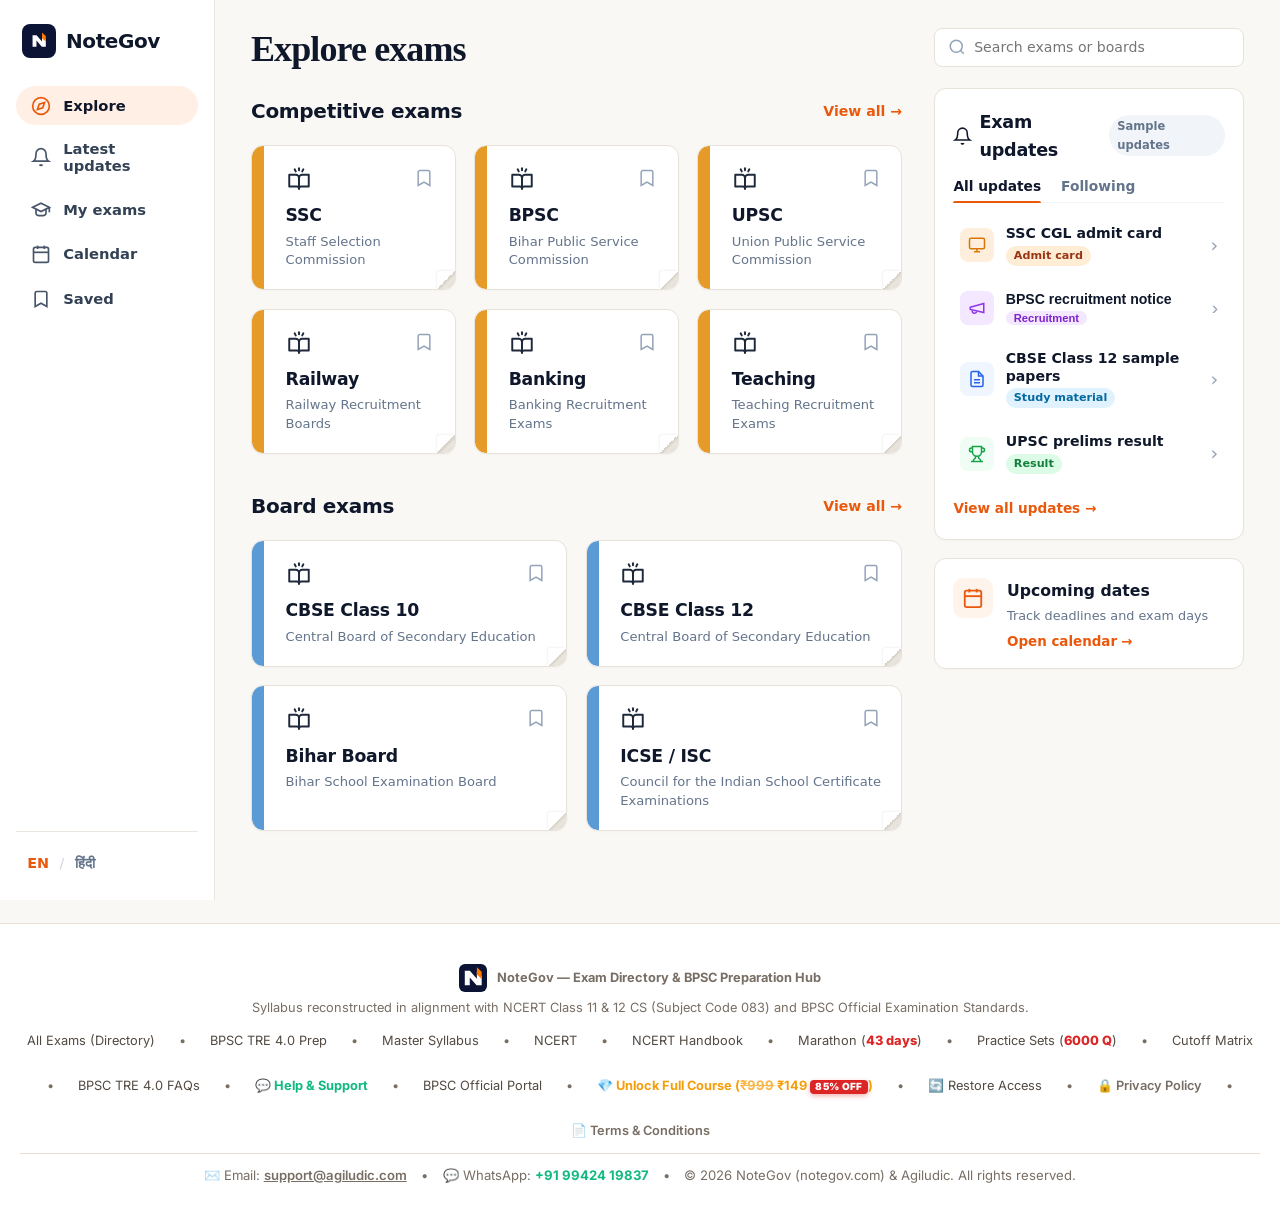
==== commit 62c696b5: "feat(dashboard): move Competitive exams section above Board exams" ====
--- a/index.html
+++ b/index.html
@@ -284,7 +284,158 @@
 
         <h1 class="page-title">Explore exams</h1>
 
-        <!-- SECTION 1: Board Exams (2x2 Grid) -->
+        <!-- SECTION 1: Competitive Exams (3x2 Grid) -->
+        <section class="exam-section competitive-section" data-group="competitive" aria-labelledby="competitive-exams-title">
+          <div class="section-head">
+            <h2 id="competitive-exams-title">Competitive exams</h2>
+            <button type="button" class="view-all-link" onclick="setDirectoryFilter('competitive')">
+              <span>View all</span>
+              <span class="arrow">→</span>
+            </button>
+          </div>
+
+          <div class="competitive-grid">
+            <!-- Card 1: SSC -->
+            <article class="exam-card competitive" data-id="ssc-cgl" data-group="competitive" data-title="SSC" data-terms="Staff Selection Commission SSC CGL CHSL MTS GD jobs latest updates admit card">
+              <div class="card-dogear" aria-hidden="true"></div>
+              <div class="card-top">
+                <div class="card-icon-wrap" aria-hidden="true">
+                  <svg viewBox="0 0 24 24" width="26" height="26" stroke="currentColor" stroke-width="1.8" fill="none" stroke-linecap="round" stroke-linejoin="round">
+                    <line x1="12" y1="2" x2="12" y2="4"/>
+                    <line x1="8" y1="3" x2="9" y2="5"/>
+                    <line x1="16" y1="3" x2="15" y2="5"/>
+                    <path d="M3 8h6a3 3 0 0 1 3 3v10a2 2 0 0 0-2-2H3z"/>
+                    <path d="M21 8h-6a3 3 0 0 0-3 3v10a2 2 0 0 1 2-2h7z"/>
+                  </svg>
+                </div>
+                <button type="button" class="card-bookmark-btn" aria-label="Save SSC" onclick="toggleDirectorySaved('ssc-cgl', event)">
+                  <svg viewBox="0 0 24 24" width="20" height="20" stroke="currentColor" stroke-width="1.8" fill="none" aria-hidden="true"><path d="m19 21-7-4-7 4V5a2 2 0 0 1 2-2h10a2 2 0 0 1 2 2v16z"/></svg>
+                </button>
+              </div>
+              <div class="card-body">
+                <h3>SSC</h3>
+                <p class="card-desc">Staff Selection Commission</p>
+              </div>
+            </article>
+
+            <!-- Card 2: BPSC (Opens full BPSC TRE 4.0 Suite) -->
+            <article class="exam-card competitive" data-id="bpsc-tre" data-group="competitive" data-title="BPSC" data-terms="Bihar Public Service Commission BPSC TRE 4.0 TRE 4 Computer Science PGT Class 11-12 Recruitment 40 Mock Tests 6000 Questions Syllabus Notes Marathon" onclick="openBpscSection('dashboard');" title="Open BPSC TRE 4.0 Computer Science Suite">
+              <div class="card-dogear" aria-hidden="true"></div>
+              <div class="card-top">
+                <div class="card-icon-wrap" aria-hidden="true">
+                  <svg viewBox="0 0 24 24" width="26" height="26" stroke="currentColor" stroke-width="1.8" fill="none" stroke-linecap="round" stroke-linejoin="round">
+                    <line x1="12" y1="2" x2="12" y2="4"/>
+                    <line x1="8" y1="3" x2="9" y2="5"/>
+                    <line x1="16" y1="3" x2="15" y2="5"/>
+                    <path d="M3 8h6a3 3 0 0 1 3 3v10a2 2 0 0 0-2-2H3z"/>
+                    <path d="M21 8h-6a3 3 0 0 0-3 3v10a2 2 0 0 1 2-2h7z"/>
+                  </svg>
+                </div>
+                <button type="button" class="card-bookmark-btn" aria-label="Save BPSC" onclick="toggleDirectorySaved('bpsc-tre', event)">
+                  <svg viewBox="0 0 24 24" width="20" height="20" stroke="currentColor" stroke-width="1.8" fill="none" aria-hidden="true"><path d="m19 21-7-4-7 4V5a2 2 0 0 1 2-2h10a2 2 0 0 1 2 2v16z"/></svg>
+                </button>
+              </div>
+              <div class="card-body">
+                <h3>BPSC</h3>
+                <p class="card-desc">Bihar Public Service Commission</p>
+              </div>
+            </article>
+
+            <!-- Card 3: UPSC -->
+            <article class="exam-card competitive" data-id="upsc" data-group="competitive" data-title="UPSC" data-terms="Union Public Service Commission UPSC Civil Services CSE IAS IPS IFS Prelims Mains result">
+              <div class="card-dogear" aria-hidden="true"></div>
+              <div class="card-top">
+                <div class="card-icon-wrap" aria-hidden="true">
+                  <svg viewBox="0 0 24 24" width="26" height="26" stroke="currentColor" stroke-width="1.8" fill="none" stroke-linecap="round" stroke-linejoin="round">
+                    <line x1="12" y1="2" x2="12" y2="4"/>
+                    <line x1="8" y1="3" x2="9" y2="5"/>
+                    <line x1="16" y1="3" x2="15" y2="5"/>
+                    <path d="M3 8h6a3 3 0 0 1 3 3v10a2 2 0 0 0-2-2H3z"/>
+                    <path d="M21 8h-6a3 3 0 0 0-3 3v10a2 2 0 0 1 2-2h7z"/>
+                  </svg>
+                </div>
+                <button type="button" class="card-bookmark-btn" aria-label="Save UPSC" onclick="toggleDirectorySaved('upsc', event)">
+                  <svg viewBox="0 0 24 24" width="20" height="20" stroke="currentColor" stroke-width="1.8" fill="none" aria-hidden="true"><path d="m19 21-7-4-7 4V5a2 2 0 0 1 2-2h10a2 2 0 0 1 2 2v16z"/></svg>
+                </button>
+              </div>
+              <div class="card-body">
+                <h3>UPSC</h3>
+                <p class="card-desc">Union Public Service Commission</p>
+              </div>
+            </article>
+
+            <!-- Card 4: Railway -->
+            <article class="exam-card competitive" data-id="rrb-ntpc" data-group="competitive" data-title="Railway" data-terms="Railway Recruitment Boards RRB NTPC Group D ALP technician">
+              <div class="card-dogear" aria-hidden="true"></div>
+              <div class="card-top">
+                <div class="card-icon-wrap" aria-hidden="true">
+                  <svg viewBox="0 0 24 24" width="26" height="26" stroke="currentColor" stroke-width="1.8" fill="none" stroke-linecap="round" stroke-linejoin="round">
+                    <line x1="12" y1="2" x2="12" y2="4"/>
+                    <line x1="8" y1="3" x2="9" y2="5"/>
+                    <line x1="16" y1="3" x2="15" y2="5"/>
+                    <path d="M3 8h6a3 3 0 0 1 3 3v10a2 2 0 0 0-2-2H3z"/>
+                    <path d="M21 8h-6a3 3 0 0 0-3 3v10a2 2 0 0 1 2-2h7z"/>
+                  </svg>
+                </div>
+                <button type="button" class="card-bookmark-btn" aria-label="Save Railway" onclick="toggleDirectorySaved('rrb-ntpc', event)">
+                  <svg viewBox="0 0 24 24" width="20" height="20" stroke="currentColor" stroke-width="1.8" fill="none" aria-hidden="true"><path d="m19 21-7-4-7 4V5a2 2 0 0 1 2-2h10a2 2 0 0 1 2 2v16z"/></svg>
+                </button>
+              </div>
+              <div class="card-body">
+                <h3>Railway</h3>
+                <p class="card-desc">Railway Recruitment Boards</p>
+              </div>
+            </article>
+
+            <!-- Card 5: Banking -->
+            <article class="exam-card competitive" data-id="ibps-sbi" data-group="competitive" data-title="Banking" data-terms="Banking Recruitment Exams IBPS PO Clerk SBI RBI RRB Bank">
+              <div class="card-dogear" aria-hidden="true"></div>
+              <div class="card-top">
+                <div class="card-icon-wrap" aria-hidden="true">
+                  <svg viewBox="0 0 24 24" width="26" height="26" stroke="currentColor" stroke-width="1.8" fill="none" stroke-linecap="round" stroke-linejoin="round">
+                    <line x1="12" y1="2" x2="12" y2="4"/>
+                    <line x1="8" y1="3" x2="9" y2="5"/>
+                    <line x1="16" y1="3" x2="15" y2="5"/>
+                    <path d="M3 8h6a3 3 0 0 1 3 3v10a2 2 0 0 0-2-2H3z"/>
+                    <path d="M21 8h-6a3 3 0 0 0-3 3v10a2 2 0 0 1 2-2h7z"/>
+                  </svg>
+                </div>
+                <button type="button" class="card-bookmark-btn" aria-label="Save Banking" onclick="toggleDirectorySaved('ibps-sbi', event)">
+                  <svg viewBox="0 0 24 24" width="20" height="20" stroke="currentColor" stroke-width="1.8" fill="none" aria-hidden="true"><path d="m19 21-7-4-7 4V5a2 2 0 0 1 2-2h10a2 2 0 0 1 2 2v16z"/></svg>
+                </button>
+              </div>
+              <div class="card-body">
+                <h3>Banking</h3>
+                <p class="card-desc">Banking Recruitment Exams</p>
+              </div>
+            </article>
+
+            <!-- Card 6: Teaching (Also connects to BPSC TRE CS) -->
+            <article class="exam-card competitive" data-id="teaching-exams" data-group="competitive" data-title="Teaching" data-terms="Teaching Recruitment Exams CTET STET BPSC TRE 4.0 Computer Science Teacher KVS NVS DSSSB" onclick="openBpscSection('dashboard');" title="Open BPSC TRE 4.0 Computer Teacher Suite">
+              <div class="card-dogear" aria-hidden="true"></div>
+              <div class="card-top">
+                <div class="card-icon-wrap" aria-hidden="true">
+                  <svg viewBox="0 0 24 24" width="26" height="26" stroke="currentColor" stroke-width="1.8" fill="none" stroke-linecap="round" stroke-linejoin="round">
+                    <line x1="12" y1="2" x2="12" y2="4"/>
+                    <line x1="8" y1="3" x2="9" y2="5"/>
+                    <line x1="16" y1="3" x2="15" y2="5"/>
+                    <path d="M3 8h6a3 3 0 0 1 3 3v10a2 2 0 0 0-2-2H3z"/>
+                    <path d="M21 8h-6a3 3 0 0 0-3 3v10a2 2 0 0 1 2-2h7z"/>
+                  </svg>
+                </div>
+                <button type="button" class="card-bookmark-btn" aria-label="Save Teaching" onclick="toggleDirectorySaved('teaching-exams', event)">
+                  <svg viewBox="0 0 24 24" width="20" height="20" stroke="currentColor" stroke-width="1.8" fill="none" aria-hidden="true"><path d="m19 21-7-4-7 4V5a2 2 0 0 1 2-2h10a2 2 0 0 1 2 2v16z"/></svg>
+                </button>
+              </div>
+              <div class="card-body">
+                <h3>Teaching</h3>
+                <p class="card-desc">Teaching Recruitment Exams</p>
+              </div>
+            </article>
+          </div>
+        </section>
+
+        <!-- SECTION 2: Board Exams (2x2 Grid) -->
         <section class="exam-section board-section" data-group="board" aria-labelledby="board-exams-title">
           <div class="section-head">
             <h2 id="board-exams-title">Board exams</h2>
@@ -384,157 +535,6 @@
               <div class="card-body">
                 <h3>ICSE / ISC</h3>
                 <p class="card-desc">Council for the Indian School Certificate Examinations</p>
-              </div>
-            </article>
-          </div>
-        </section>
-
-        <!-- SECTION 2: Competitive Exams (3x2 Grid) -->
-        <section class="exam-section competitive-section" data-group="competitive" aria-labelledby="competitive-exams-title">
-          <div class="section-head">
-            <h2 id="competitive-exams-title">Competitive exams</h2>
-            <button type="button" class="view-all-link" onclick="setDirectoryFilter('competitive')">
-              <span>View all</span>
-              <span class="arrow">→</span>
-            </button>
-          </div>
-
-          <div class="competitive-grid">
-            <!-- Card 1: SSC -->
-            <article class="exam-card competitive" data-id="ssc-cgl" data-group="competitive" data-title="SSC" data-terms="Staff Selection Commission SSC CGL CHSL MTS GD jobs latest updates admit card">
-              <div class="card-dogear" aria-hidden="true"></div>
-              <div class="card-top">
-                <div class="card-icon-wrap" aria-hidden="true">
-                  <svg viewBox="0 0 24 24" width="26" height="26" stroke="currentColor" stroke-width="1.8" fill="none" stroke-linecap="round" stroke-linejoin="round">
-                    <line x1="12" y1="2" x2="12" y2="4"/>
-                    <line x1="8" y1="3" x2="9" y2="5"/>
-                    <line x1="16" y1="3" x2="15" y2="5"/>
-                    <path d="M3 8h6a3 3 0 0 1 3 3v10a2 2 0 0 0-2-2H3z"/>
-                    <path d="M21 8h-6a3 3 0 0 0-3 3v10a2 2 0 0 1 2-2h7z"/>
-                  </svg>
-                </div>
-                <button type="button" class="card-bookmark-btn" aria-label="Save SSC" onclick="toggleDirectorySaved('ssc-cgl', event)">
-                  <svg viewBox="0 0 24 24" width="20" height="20" stroke="currentColor" stroke-width="1.8" fill="none" aria-hidden="true"><path d="m19 21-7-4-7 4V5a2 2 0 0 1 2-2h10a2 2 0 0 1 2 2v16z"/></svg>
-                </button>
-              </div>
-              <div class="card-body">
-                <h3>SSC</h3>
-                <p class="card-desc">Staff Selection Commission</p>
-              </div>
-            </article>
-
-            <!-- Card 2: BPSC (Opens full BPSC TRE 4.0 Suite) -->
-            <article class="exam-card competitive" data-id="bpsc-tre" data-group="competitive" data-title="BPSC" data-terms="Bihar Public Service Commission BPSC TRE 4.0 TRE 4 Computer Science PGT Class 11-12 Recruitment 40 Mock Tests 6000 Questions Syllabus Notes Marathon" onclick="openBpscSection('dashboard');" title="Open BPSC TRE 4.0 Computer Science Suite">
-              <div class="card-dogear" aria-hidden="true"></div>
-              <div class="card-top">
-                <div class="card-icon-wrap" aria-hidden="true">
-                  <svg viewBox="0 0 24 24" width="26" height="26" stroke="currentColor" stroke-width="1.8" fill="none" stroke-linecap="round" stroke-linejoin="round">
-                    <line x1="12" y1="2" x2="12" y2="4"/>
-                    <line x1="8" y1="3" x2="9" y2="5"/>
-                    <line x1="16" y1="3" x2="15" y2="5"/>
-                    <path d="M3 8h6a3 3 0 0 1 3 3v10a2 2 0 0 0-2-2H3z"/>
-                    <path d="M21 8h-6a3 3 0 0 0-3 3v10a2 2 0 0 1 2-2h7z"/>
-                  </svg>
-                </div>
-                <button type="button" class="card-bookmark-btn" aria-label="Save BPSC" onclick="toggleDirectorySaved('bpsc-tre', event)">
-                  <svg viewBox="0 0 24 24" width="20" height="20" stroke="currentColor" stroke-width="1.8" fill="none" aria-hidden="true"><path d="m19 21-7-4-7 4V5a2 2 0 0 1 2-2h10a2 2 0 0 1 2 2v16z"/></svg>
-                </button>
-              </div>
-              <div class="card-body">
-                <h3>BPSC</h3>
-                <p class="card-desc">Bihar Public Service Commission</p>
-              </div>
-            </article>
-
-            <!-- Card 3: UPSC -->
-            <article class="exam-card competitive" data-id="upsc" data-group="competitive" data-title="UPSC" data-terms="Union Public Service Commission UPSC Civil Services CSE IAS IPS IFS Prelims Mains result">
-              <div class="card-dogear" aria-hidden="true"></div>
-              <div class="card-top">
-                <div class="card-icon-wrap" aria-hidden="true">
-                  <svg viewBox="0 0 24 24" width="26" height="26" stroke="currentColor" stroke-width="1.8" fill="none" stroke-linecap="round" stroke-linejoin="round">
-                    <line x1="12" y1="2" x2="12" y2="4"/>
-                    <line x1="8" y1="3" x2="9" y2="5"/>
-                    <line x1="16" y1="3" x2="15" y2="5"/>
-                    <path d="M3 8h6a3 3 0 0 1 3 3v10a2 2 0 0 0-2-2H3z"/>
-                    <path d="M21 8h-6a3 3 0 0 0-3 3v10a2 2 0 0 1 2-2h7z"/>
-                  </svg>
-                </div>
-                <button type="button" class="card-bookmark-btn" aria-label="Save UPSC" onclick="toggleDirectorySaved('upsc', event)">
-                  <svg viewBox="0 0 24 24" width="20" height="20" stroke="currentColor" stroke-width="1.8" fill="none" aria-hidden="true"><path d="m19 21-7-4-7 4V5a2 2 0 0 1 2-2h10a2 2 0 0 1 2 2v16z"/></svg>
-                </button>
-              </div>
-              <div class="card-body">
-                <h3>UPSC</h3>
-                <p class="card-desc">Union Public Service Commission</p>
-              </div>
-            </article>
-
-            <!-- Card 4: Railway -->
-            <article class="exam-card competitive" data-id="rrb-ntpc" data-group="competitive" data-title="Railway" data-terms="Railway Recruitment Boards RRB NTPC Group D ALP technician">
-              <div class="card-dogear" aria-hidden="true"></div>
-              <div class="card-top">
-                <div class="card-icon-wrap" aria-hidden="true">
-                  <svg viewBox="0 0 24 24" width="26" height="26" stroke="currentColor" stroke-width="1.8" fill="none" stroke-linecap="round" stroke-linejoin="round">
-                    <line x1="12" y1="2" x2="12" y2="4"/>
-                    <line x1="8" y1="3" x2="9" y2="5"/>
-                    <line x1="16" y1="3" x2="15" y2="5"/>
-                    <path d="M3 8h6a3 3 0 0 1 3 3v10a2 2 0 0 0-2-2H3z"/>
-                    <path d="M21 8h-6a3 3 0 0 0-3 3v10a2 2 0 0 1 2-2h7z"/>
-                  </svg>
-                </div>
-                <button type="button" class="card-bookmark-btn" aria-label="Save Railway" onclick="toggleDirectorySaved('rrb-ntpc', event)">
-                  <svg viewBox="0 0 24 24" width="20" height="20" stroke="currentColor" stroke-width="1.8" fill="none" aria-hidden="true"><path d="m19 21-7-4-7 4V5a2 2 0 0 1 2-2h10a2 2 0 0 1 2 2v16z"/></svg>
-                </button>
-              </div>
-              <div class="card-body">
-                <h3>Railway</h3>
-                <p class="card-desc">Railway Recruitment Boards</p>
-              </div>
-            </article>
-
-            <!-- Card 5: Banking -->
-            <article class="exam-card competitive" data-id="ibps-sbi" data-group="competitive" data-title="Banking" data-terms="Banking Recruitment Exams IBPS PO Clerk SBI RBI RRB Bank">
-              <div class="card-dogear" aria-hidden="true"></div>
-              <div class="card-top">
-                <div class="card-icon-wrap" aria-hidden="true">
-                  <svg viewBox="0 0 24 24" width="26" height="26" stroke="currentColor" stroke-width="1.8" fill="none" stroke-linecap="round" stroke-linejoin="round">
-                    <line x1="12" y1="2" x2="12" y2="4"/>
-                    <line x1="8" y1="3" x2="9" y2="5"/>
-                    <line x1="16" y1="3" x2="15" y2="5"/>
-                    <path d="M3 8h6a3 3 0 0 1 3 3v10a2 2 0 0 0-2-2H3z"/>
-                    <path d="M21 8h-6a3 3 0 0 0-3 3v10a2 2 0 0 1 2-2h7z"/>
-                  </svg>
-                </div>
-                <button type="button" class="card-bookmark-btn" aria-label="Save Banking" onclick="toggleDirectorySaved('ibps-sbi', event)">
-                  <svg viewBox="0 0 24 24" width="20" height="20" stroke="currentColor" stroke-width="1.8" fill="none" aria-hidden="true"><path d="m19 21-7-4-7 4V5a2 2 0 0 1 2-2h10a2 2 0 0 1 2 2v16z"/></svg>
-                </button>
-              </div>
-              <div class="card-body">
-                <h3>Banking</h3>
-                <p class="card-desc">Banking Recruitment Exams</p>
-              </div>
-            </article>
-
-            <!-- Card 6: Teaching (Also connects to BPSC TRE CS) -->
-            <article class="exam-card competitive" data-id="teaching-exams" data-group="competitive" data-title="Teaching" data-terms="Teaching Recruitment Exams CTET STET BPSC TRE 4.0 Computer Science Teacher KVS NVS DSSSB" onclick="openBpscSection('dashboard');" title="Open BPSC TRE 4.0 Computer Teacher Suite">
-              <div class="card-dogear" aria-hidden="true"></div>
-              <div class="card-top">
-                <div class="card-icon-wrap" aria-hidden="true">
-                  <svg viewBox="0 0 24 24" width="26" height="26" stroke="currentColor" stroke-width="1.8" fill="none" stroke-linecap="round" stroke-linejoin="round">
-                    <line x1="12" y1="2" x2="12" y2="4"/>
-                    <line x1="8" y1="3" x2="9" y2="5"/>
-                    <line x1="16" y1="3" x2="15" y2="5"/>
-                    <path d="M3 8h6a3 3 0 0 1 3 3v10a2 2 0 0 0-2-2H3z"/>
-                    <path d="M21 8h-6a3 3 0 0 0-3 3v10a2 2 0 0 1 2-2h7z"/>
-                  </svg>
-                </div>
-                <button type="button" class="card-bookmark-btn" aria-label="Save Teaching" onclick="toggleDirectorySaved('teaching-exams', event)">
-                  <svg viewBox="0 0 24 24" width="20" height="20" stroke="currentColor" stroke-width="1.8" fill="none" aria-hidden="true"><path d="m19 21-7-4-7 4V5a2 2 0 0 1 2-2h10a2 2 0 0 1 2 2v16z"/></svg>
-                </button>
-              </div>
-              <div class="card-body">
-                <h3>Teaching</h3>
-                <p class="card-desc">Teaching Recruitment Exams</p>
               </div>
             </article>
           </div>
